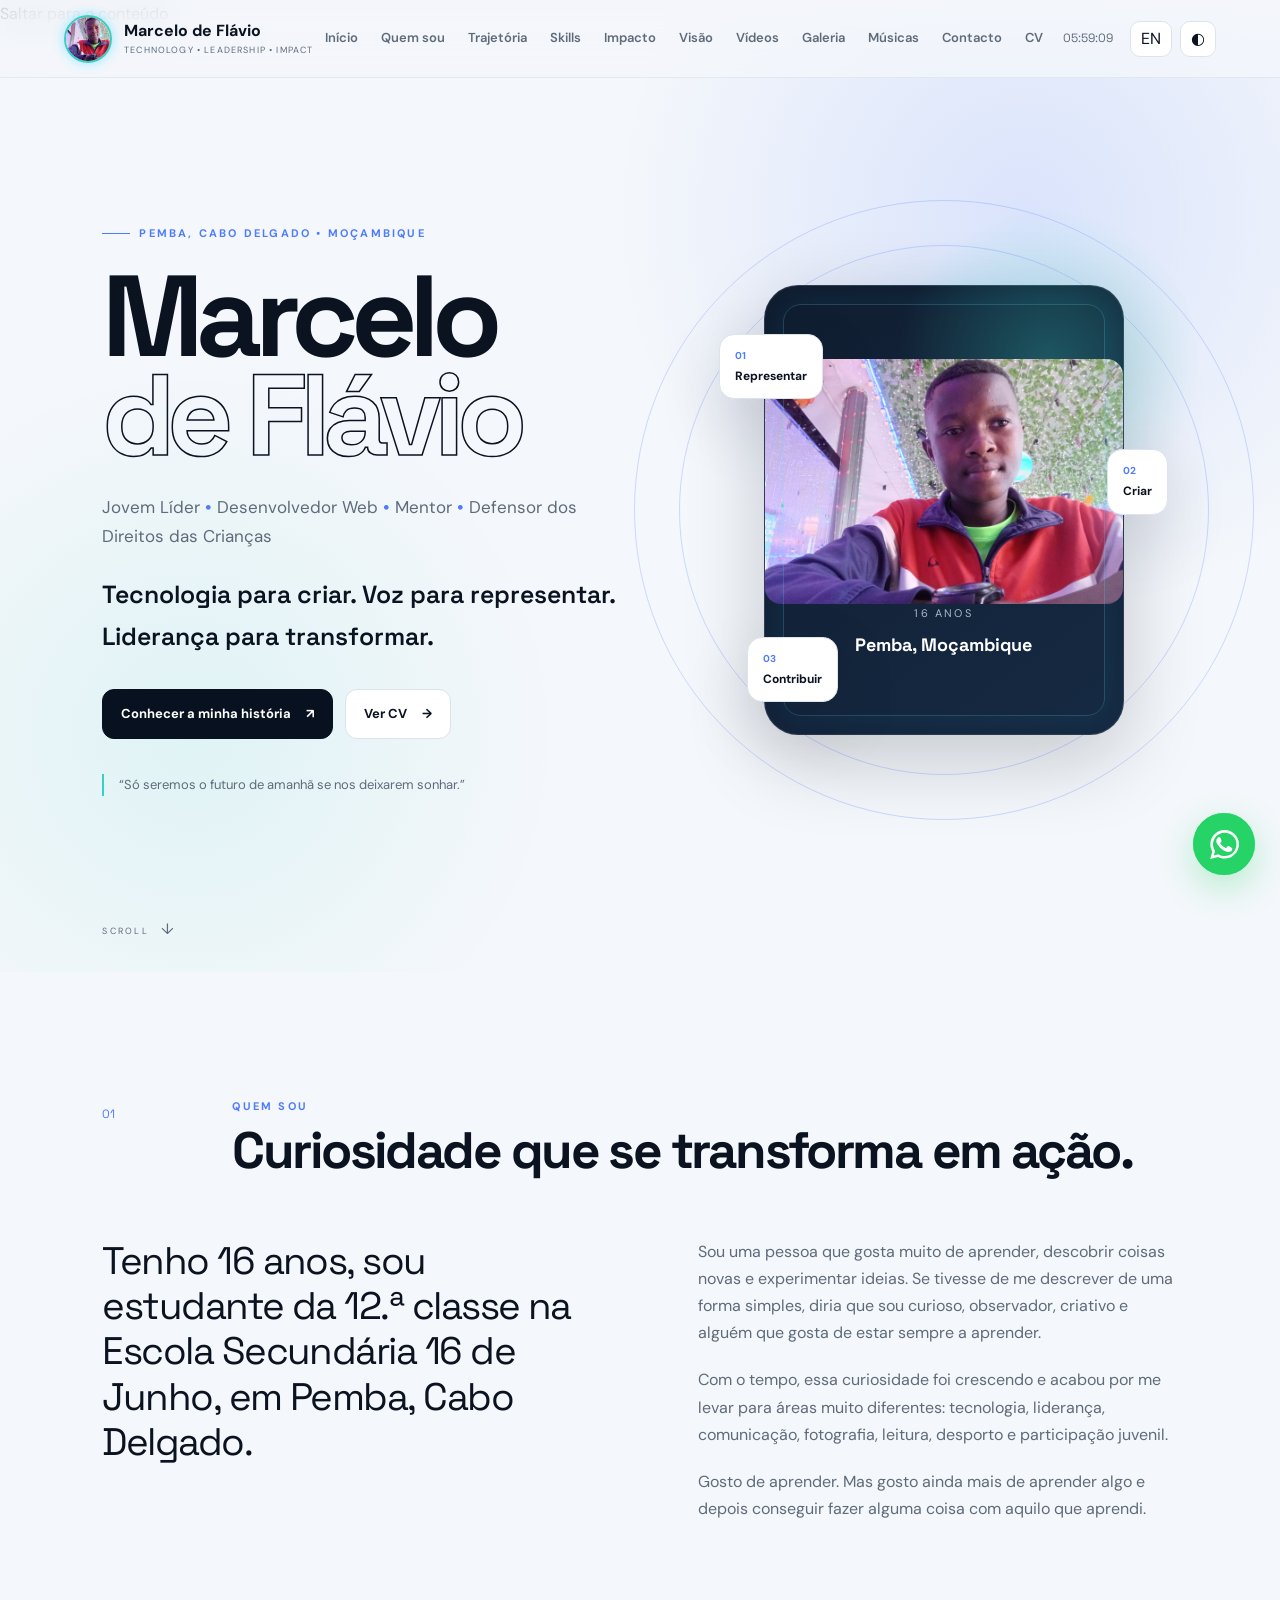
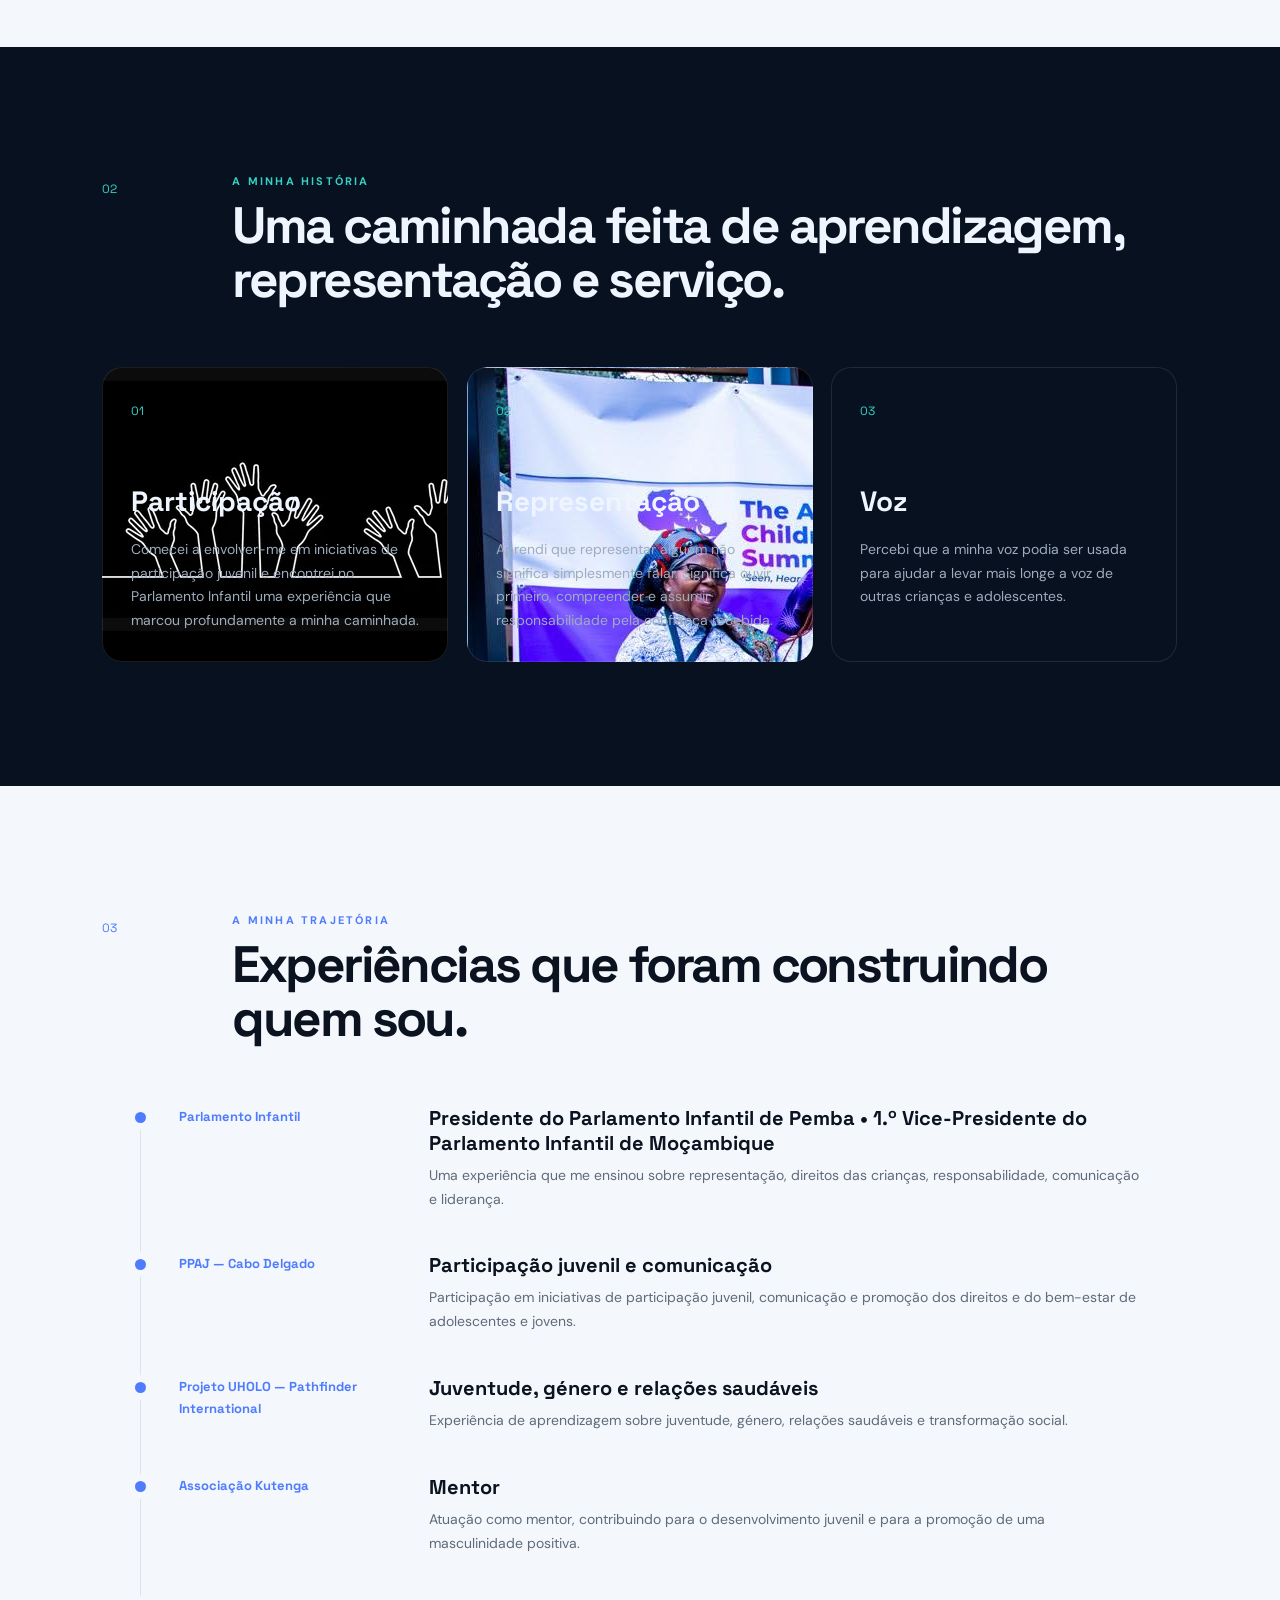
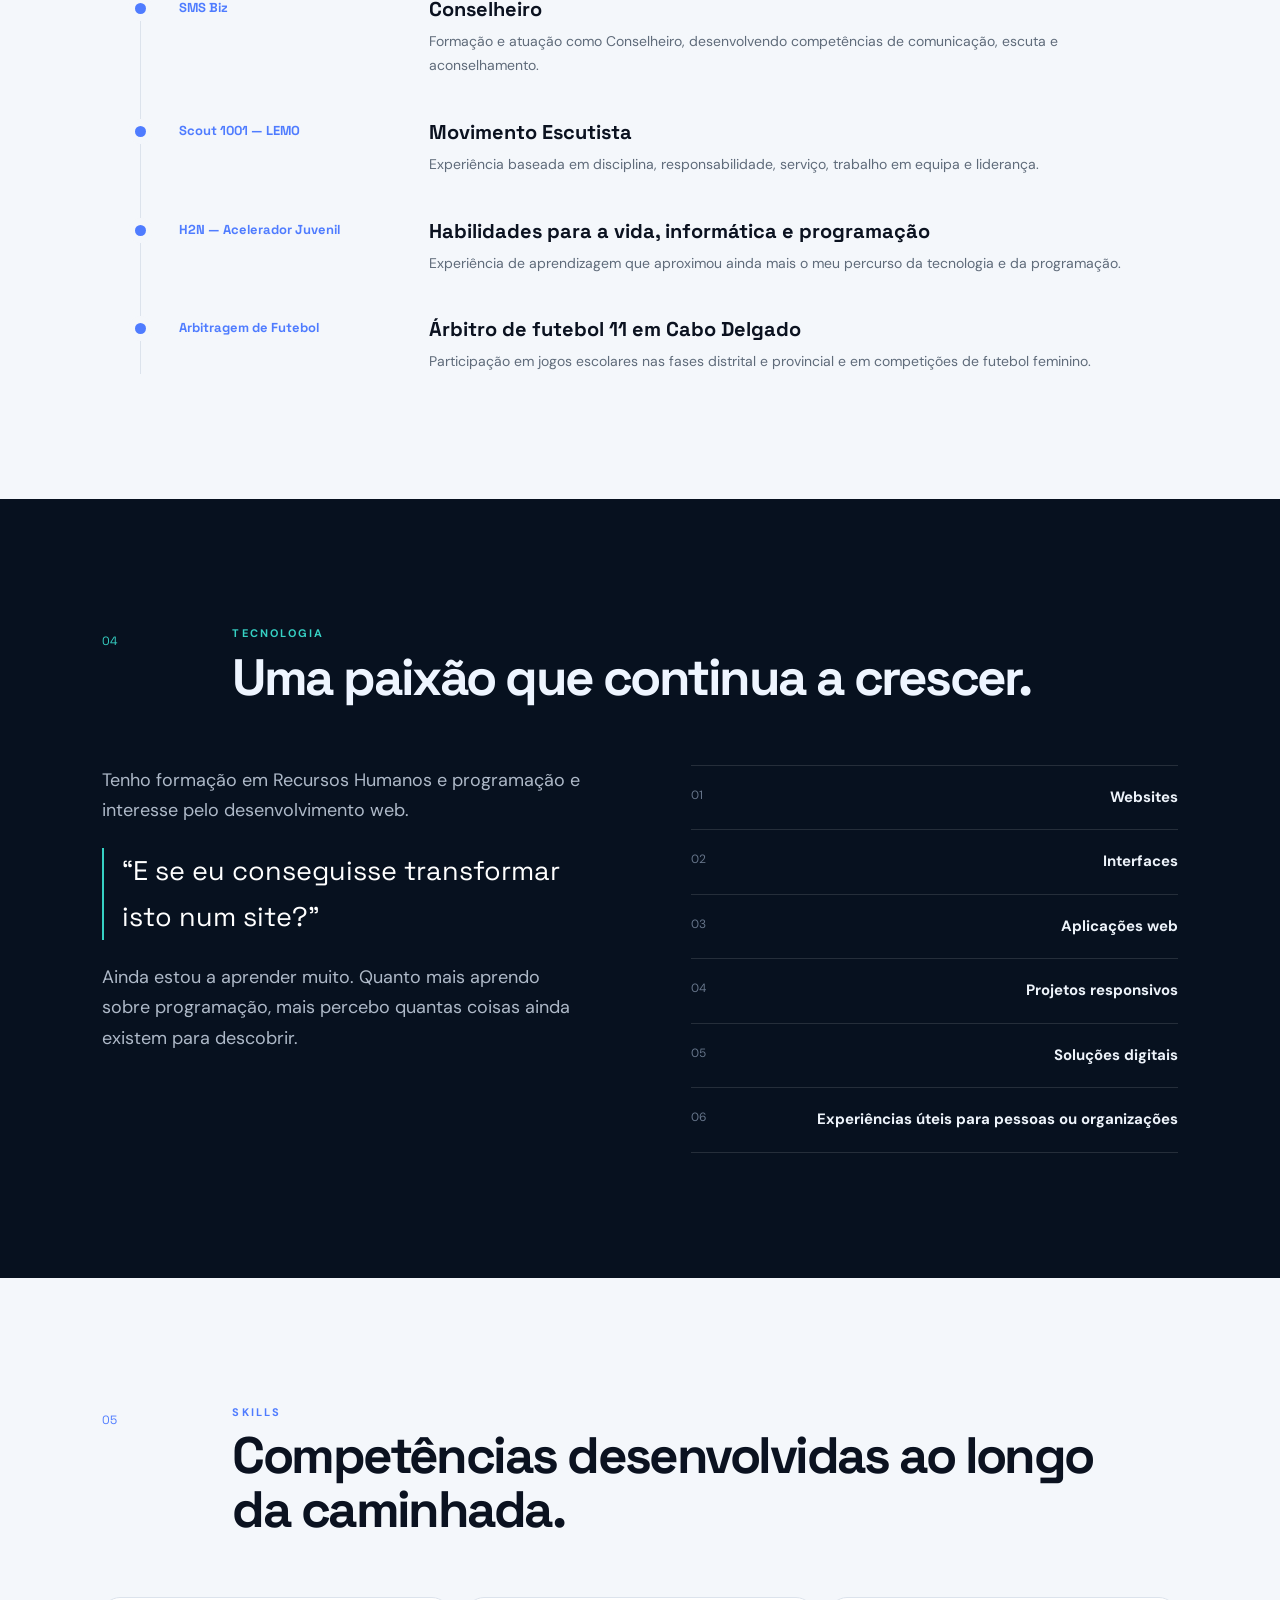
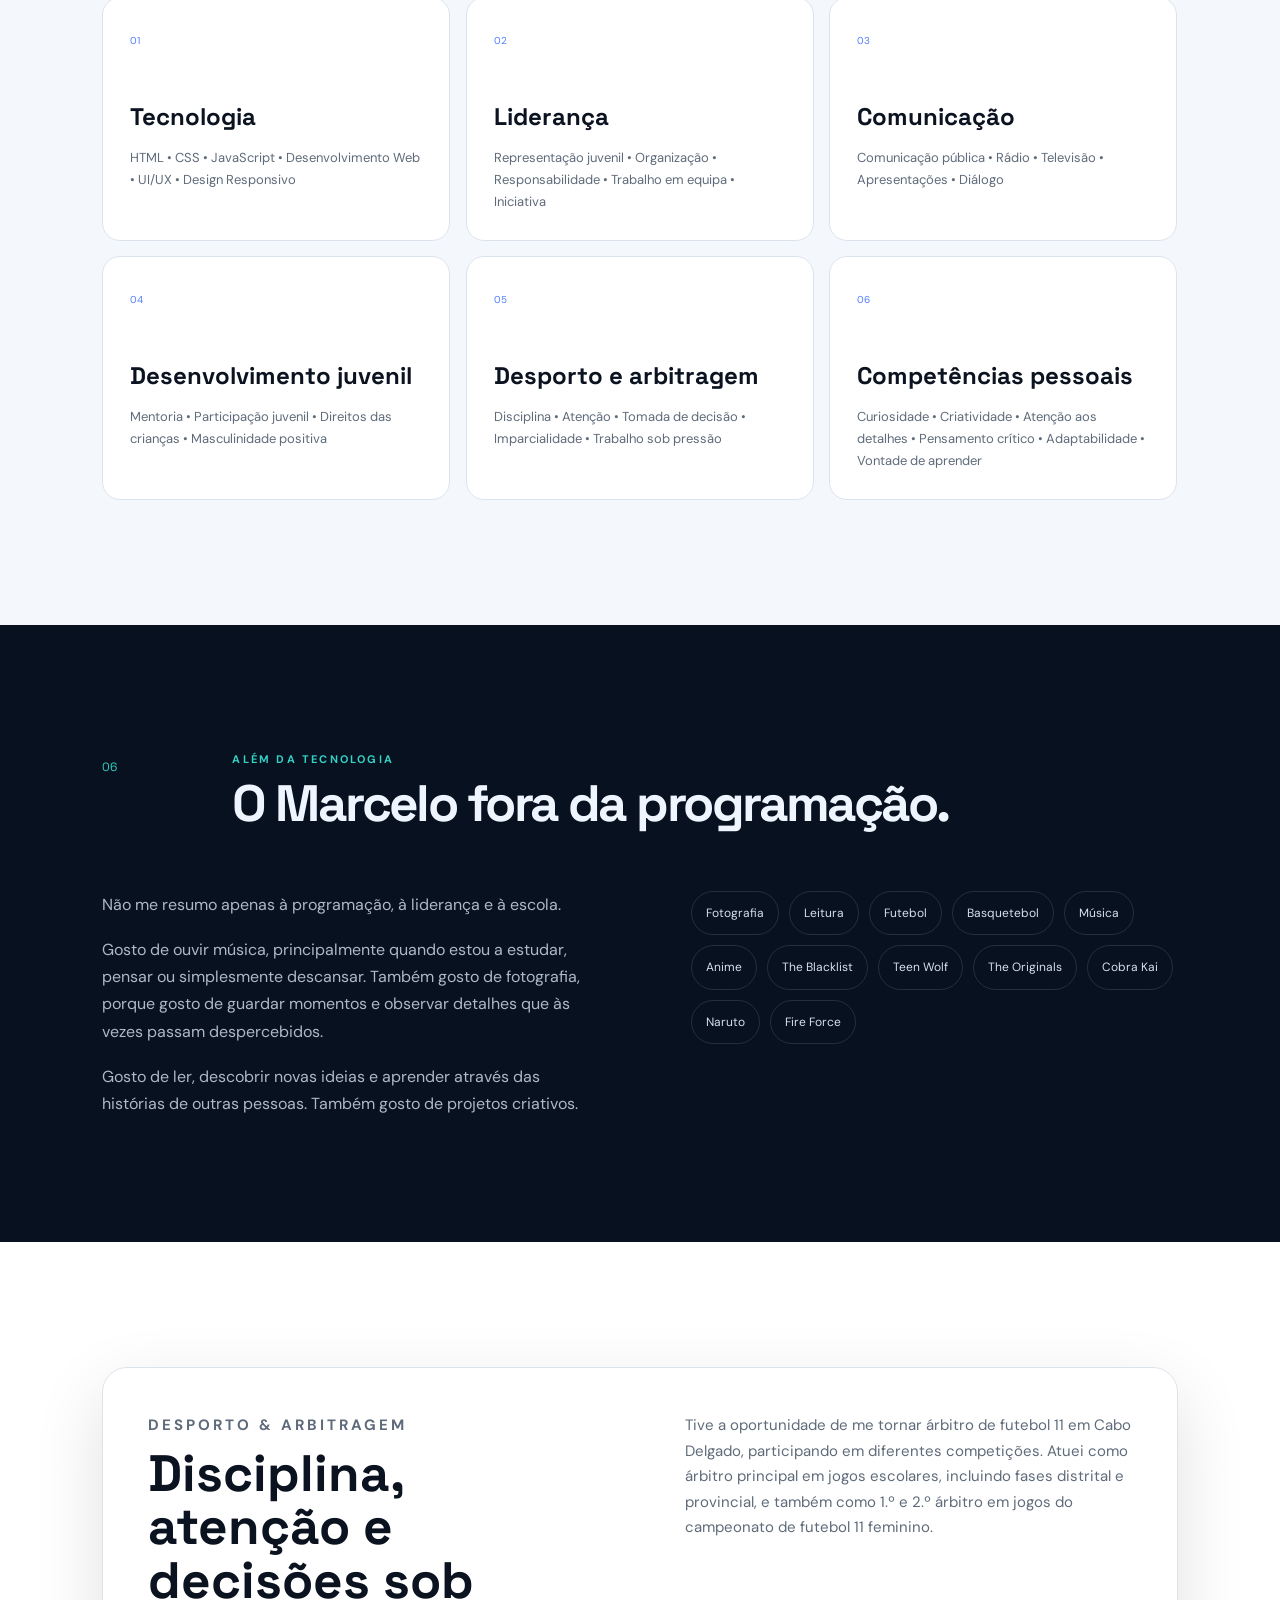
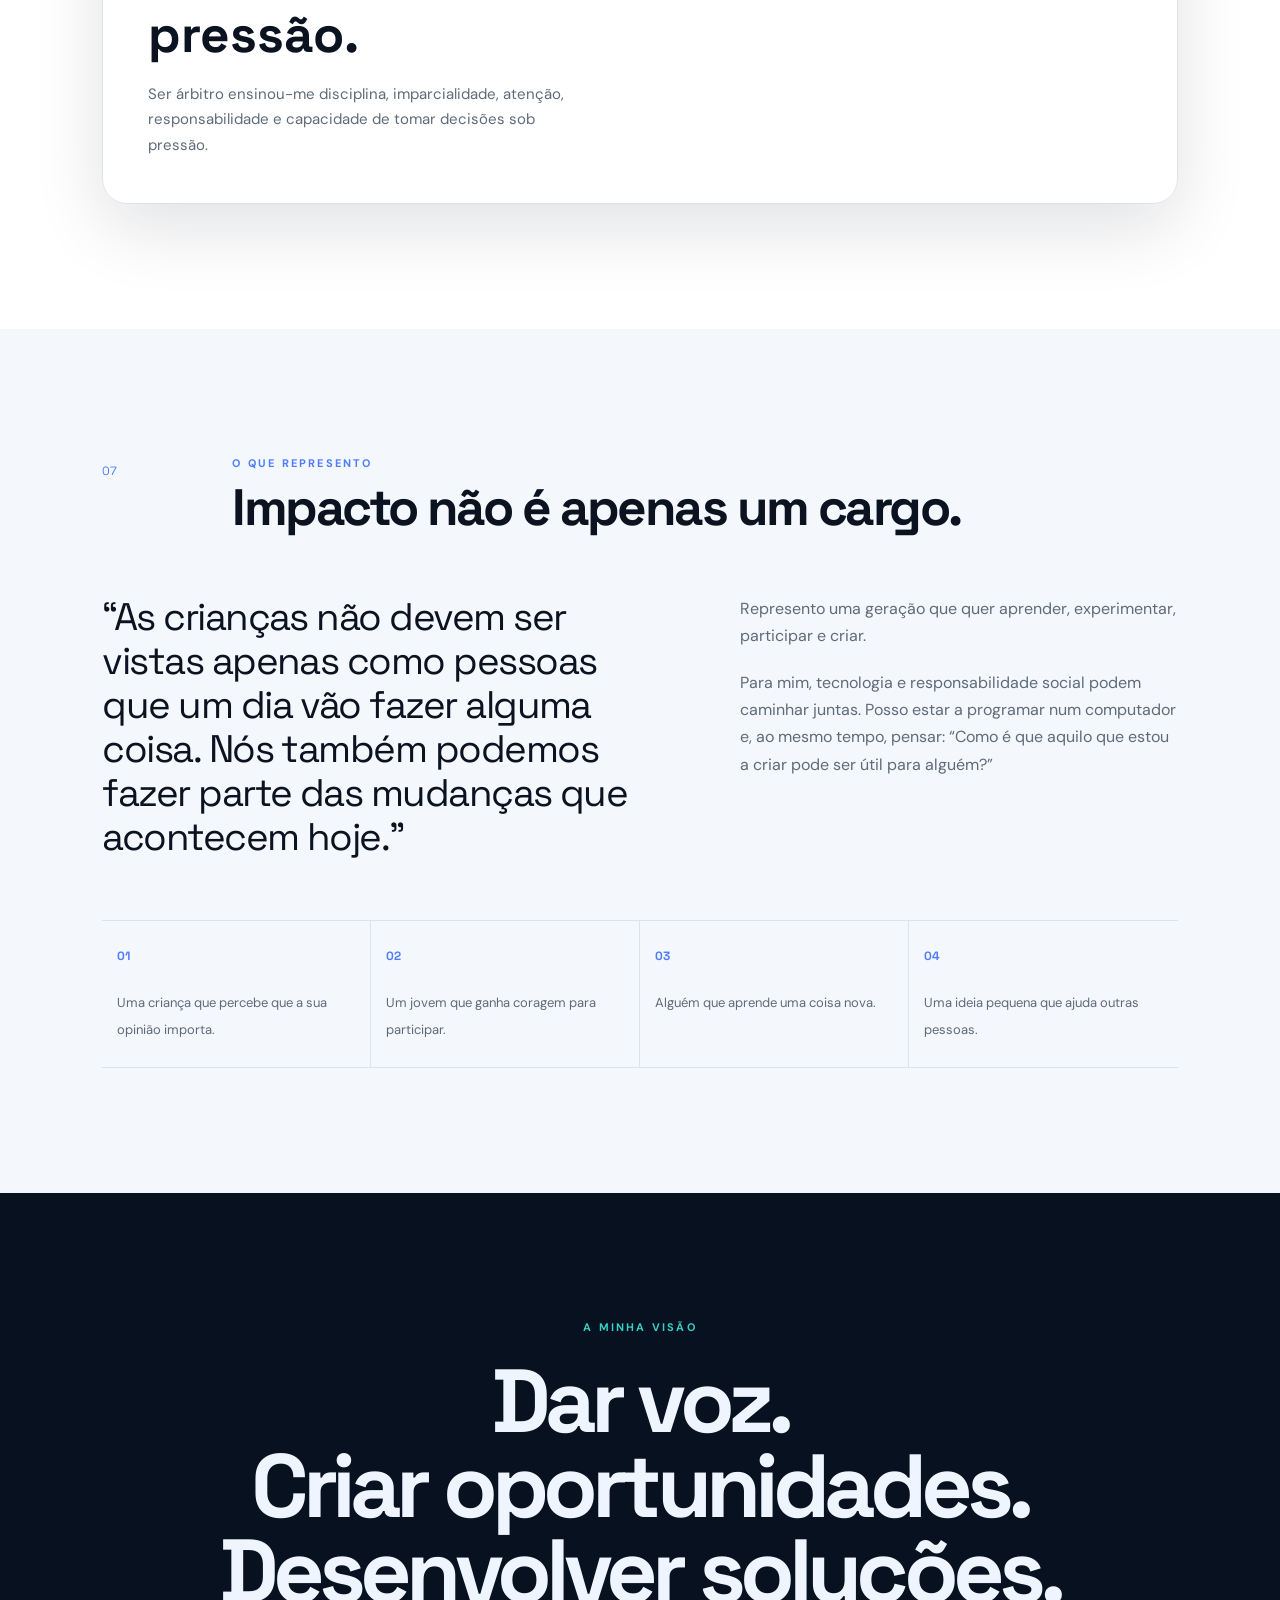
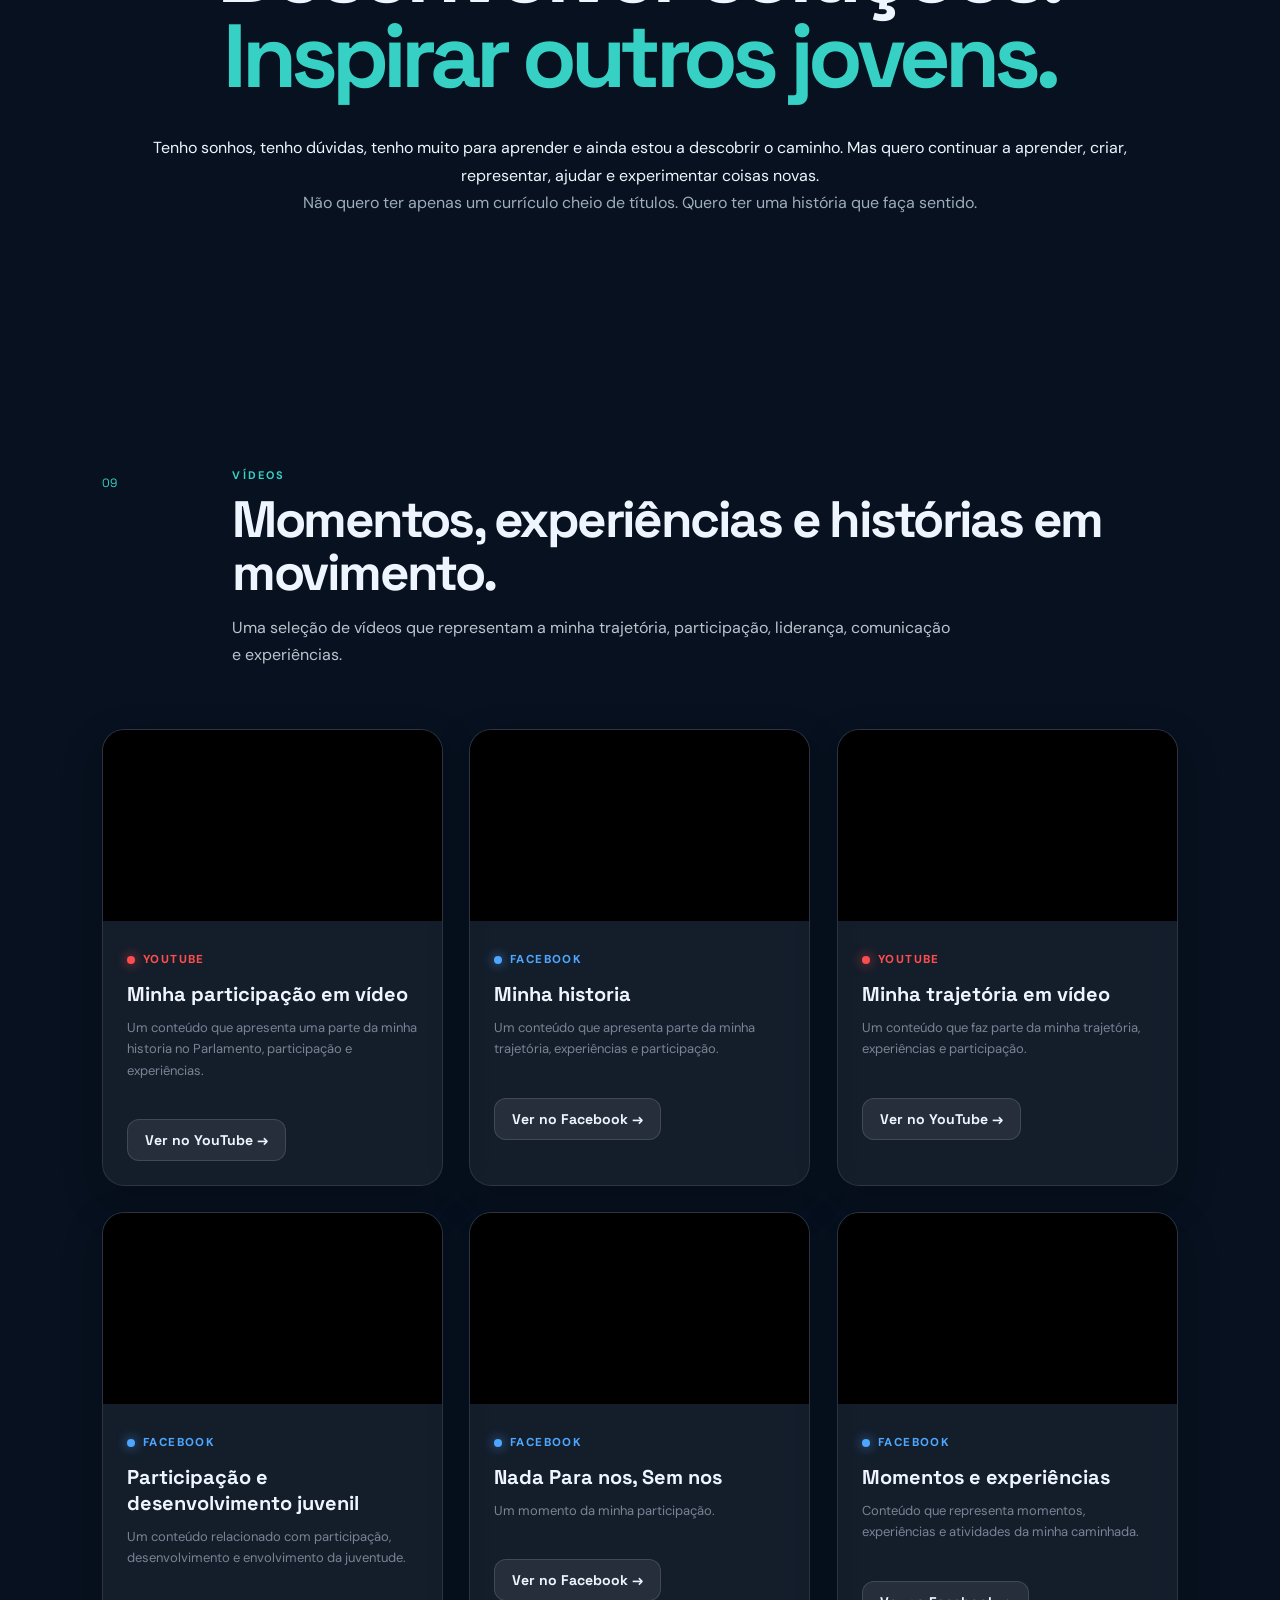
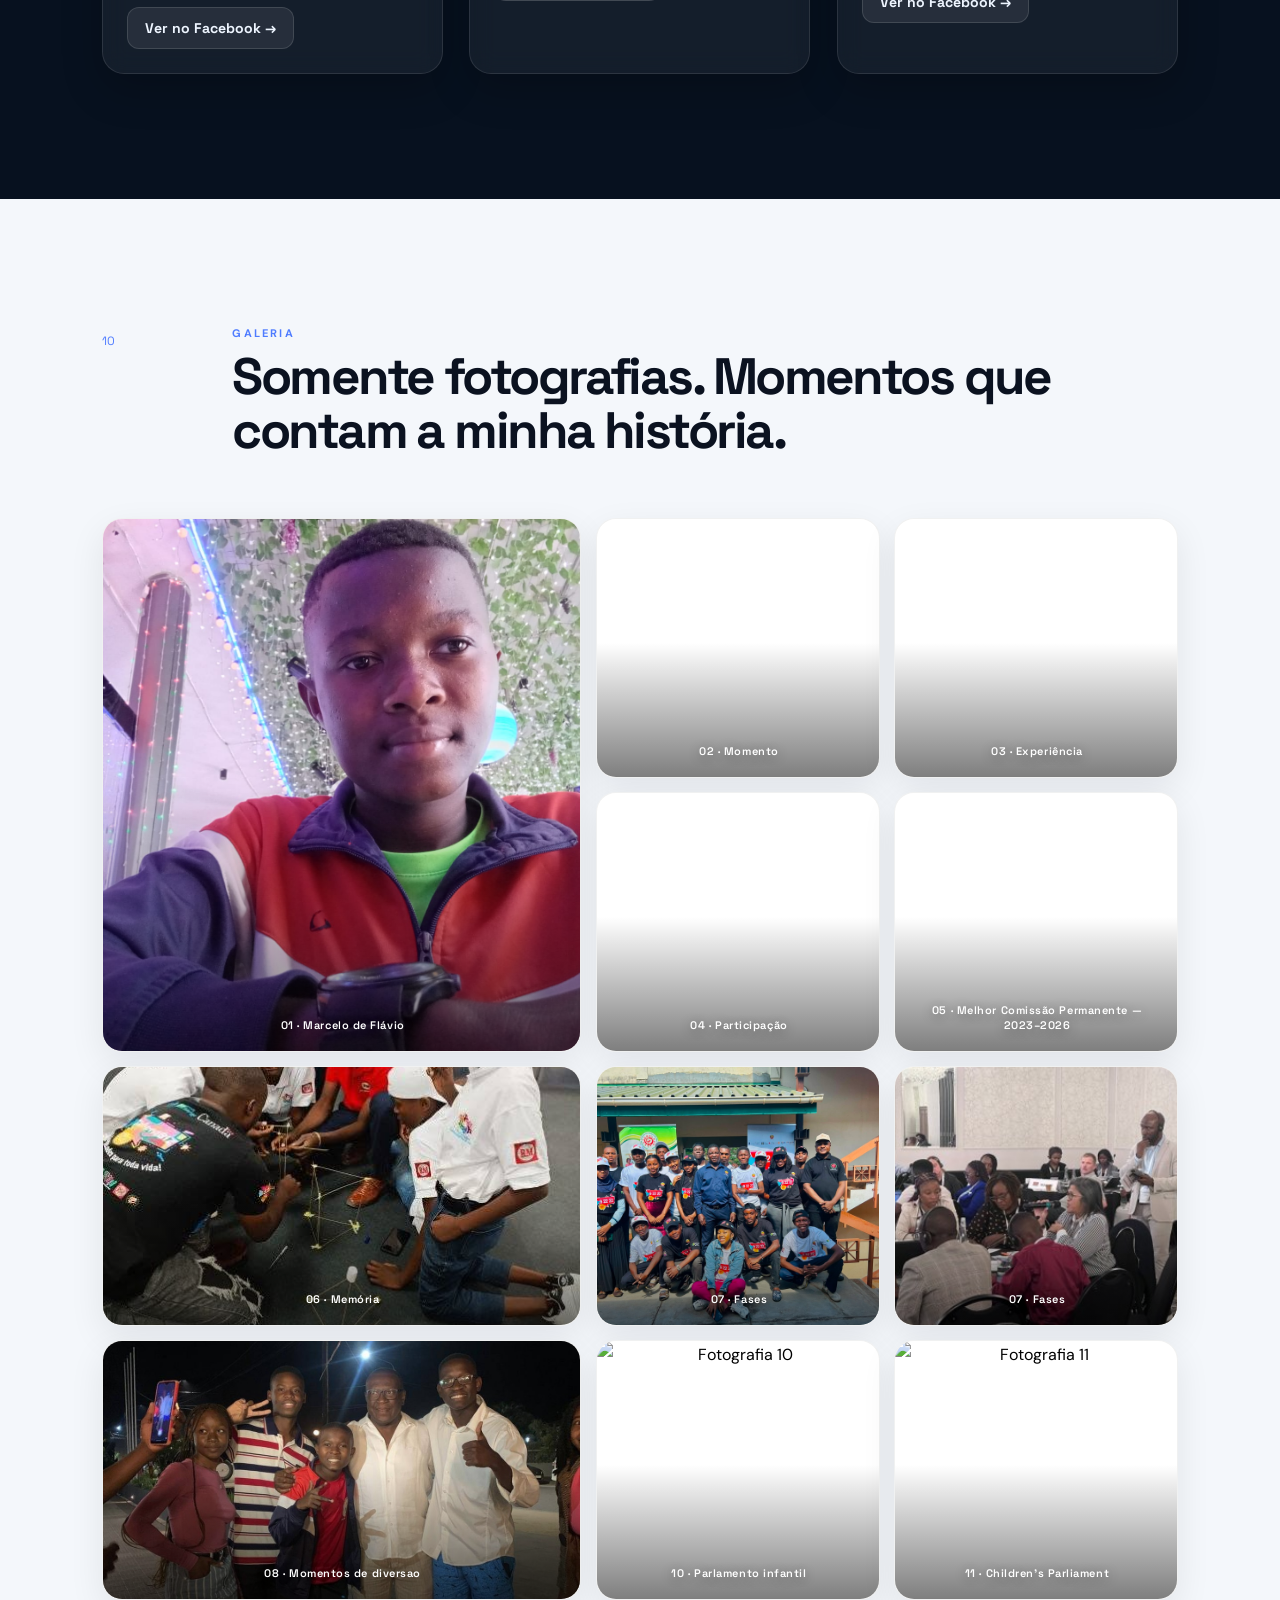
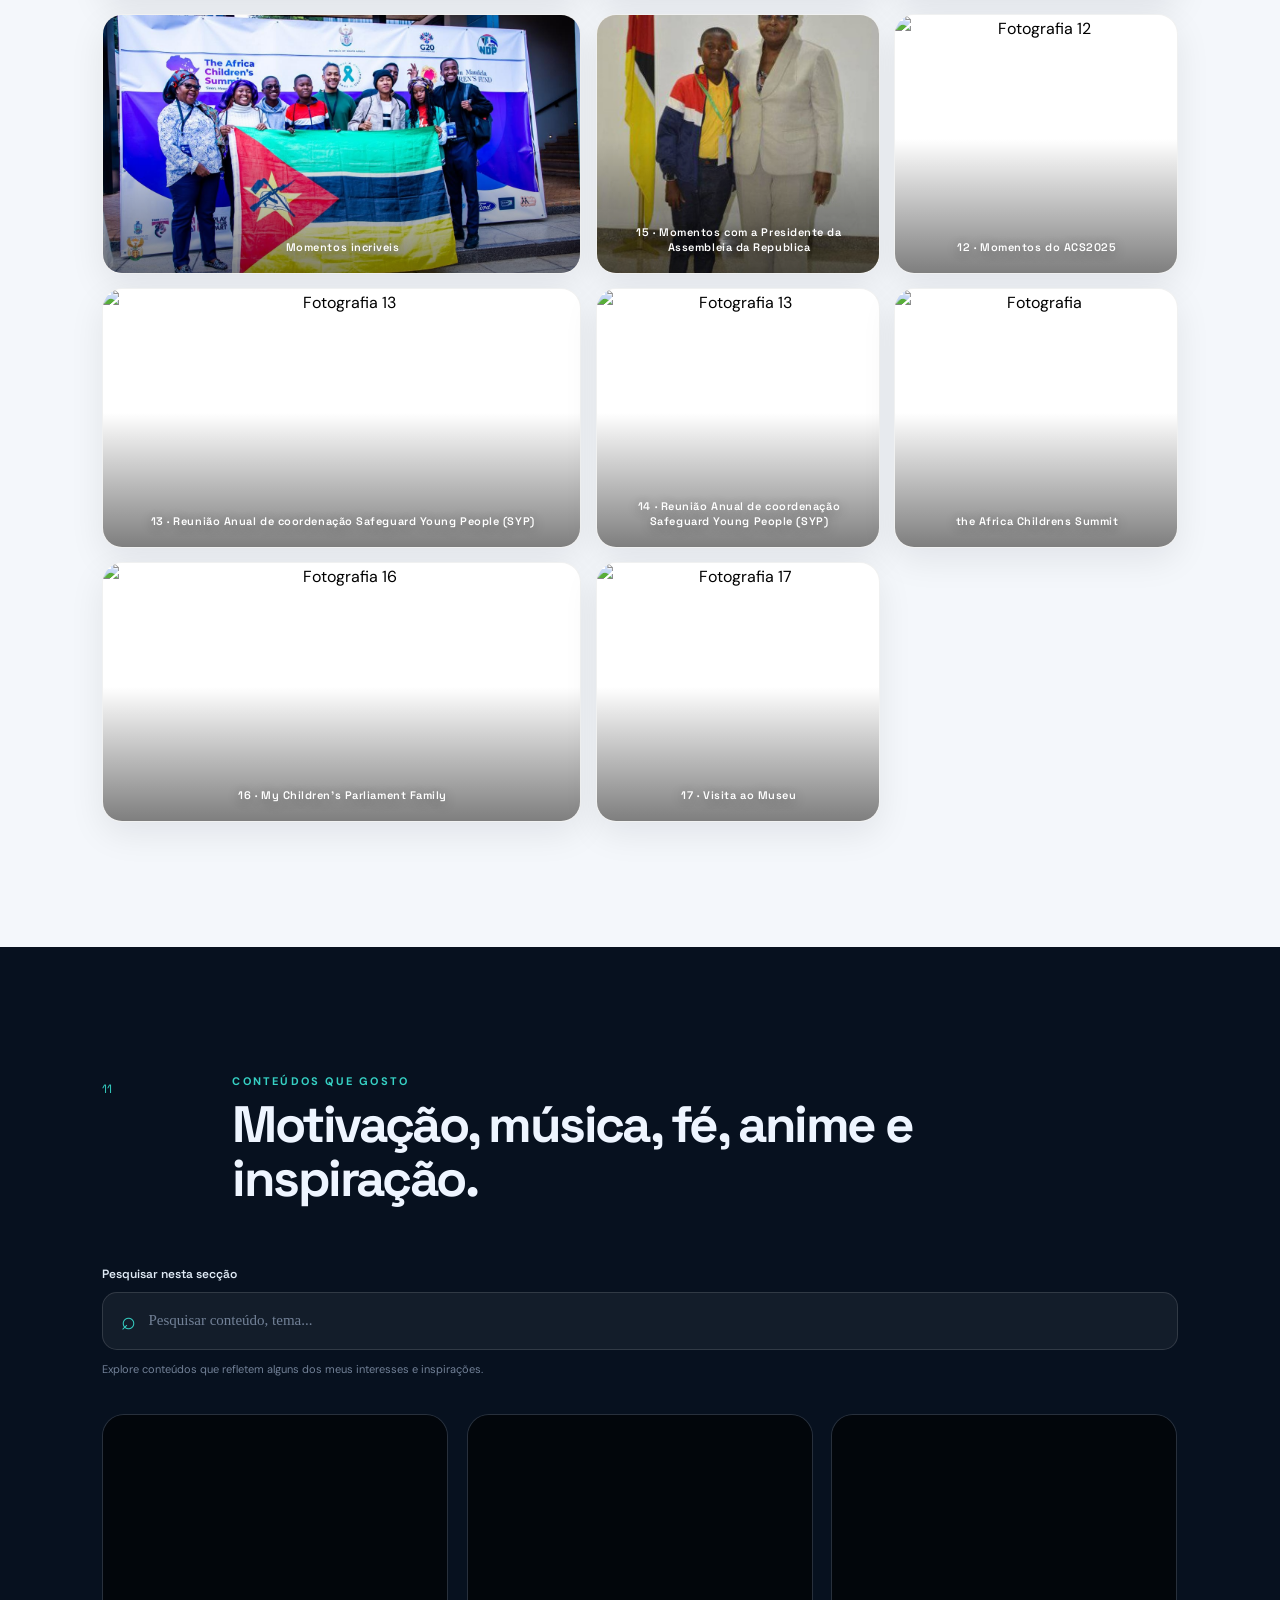
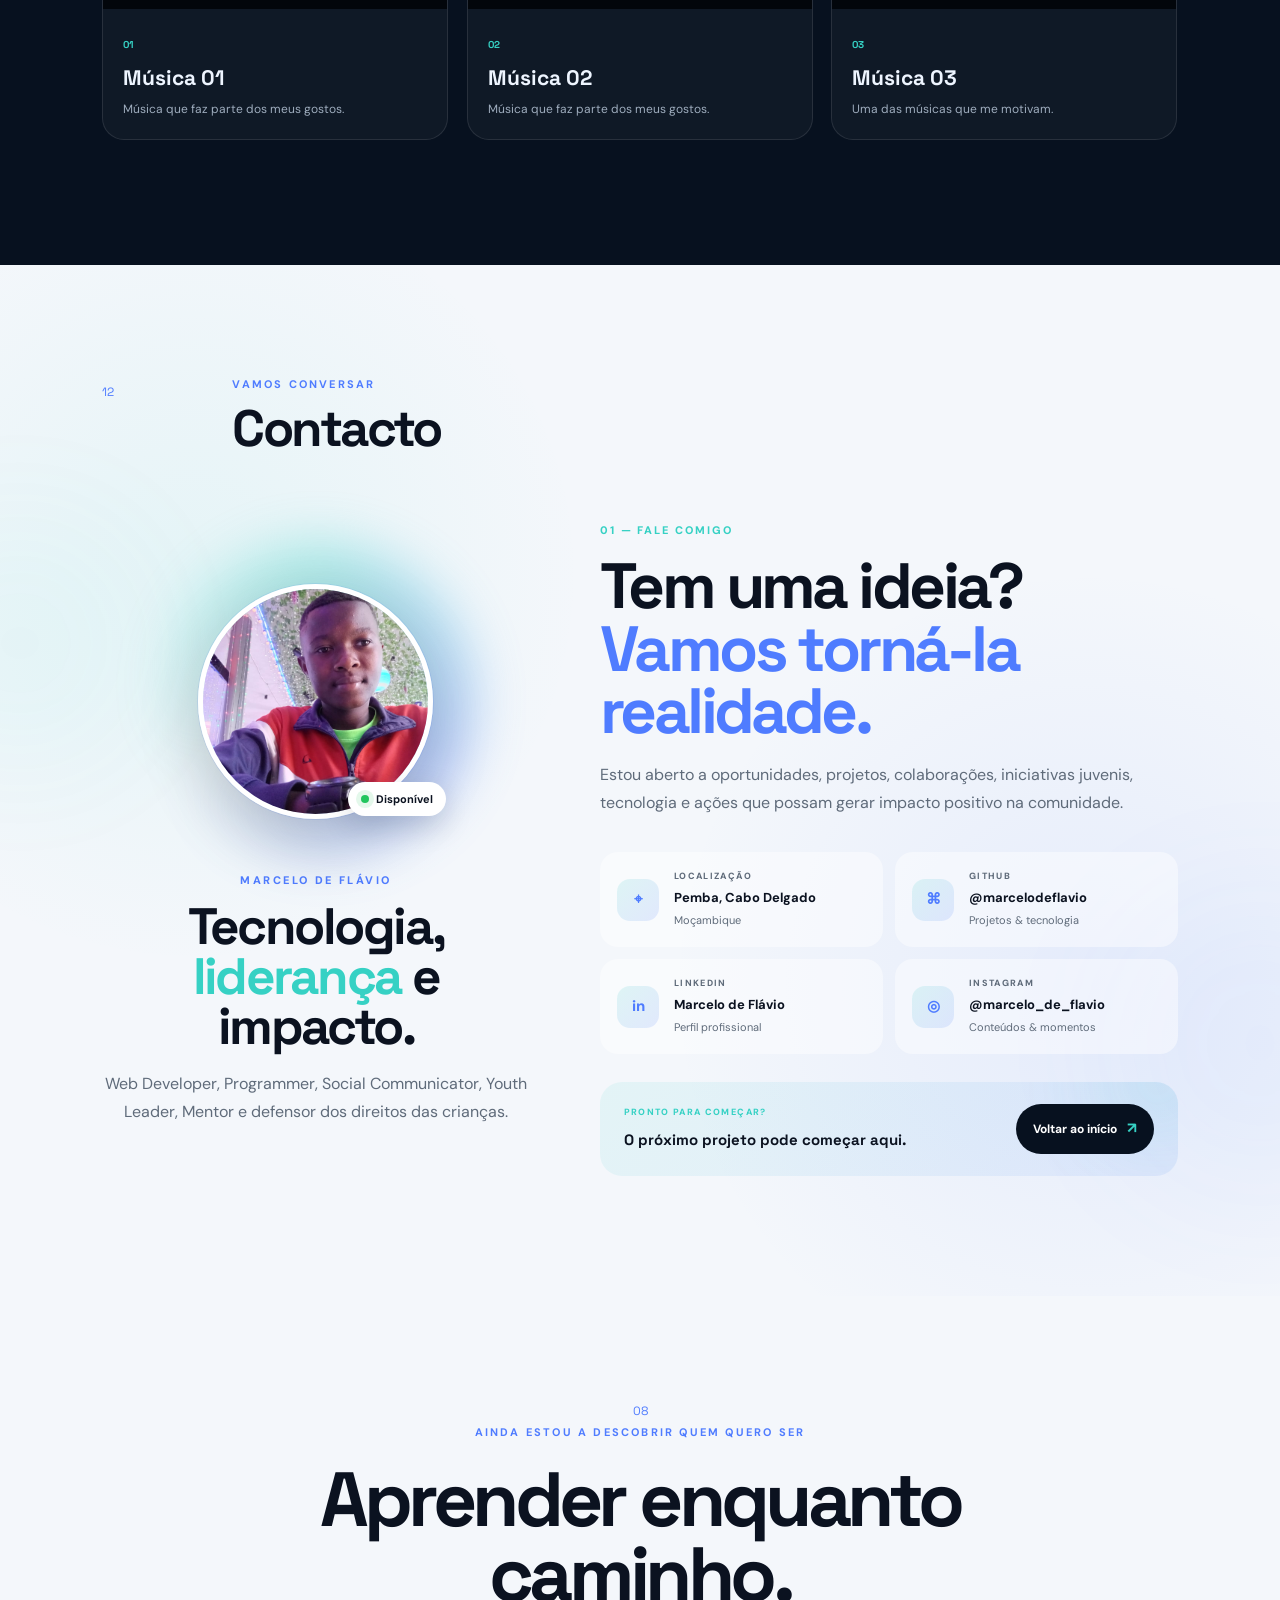
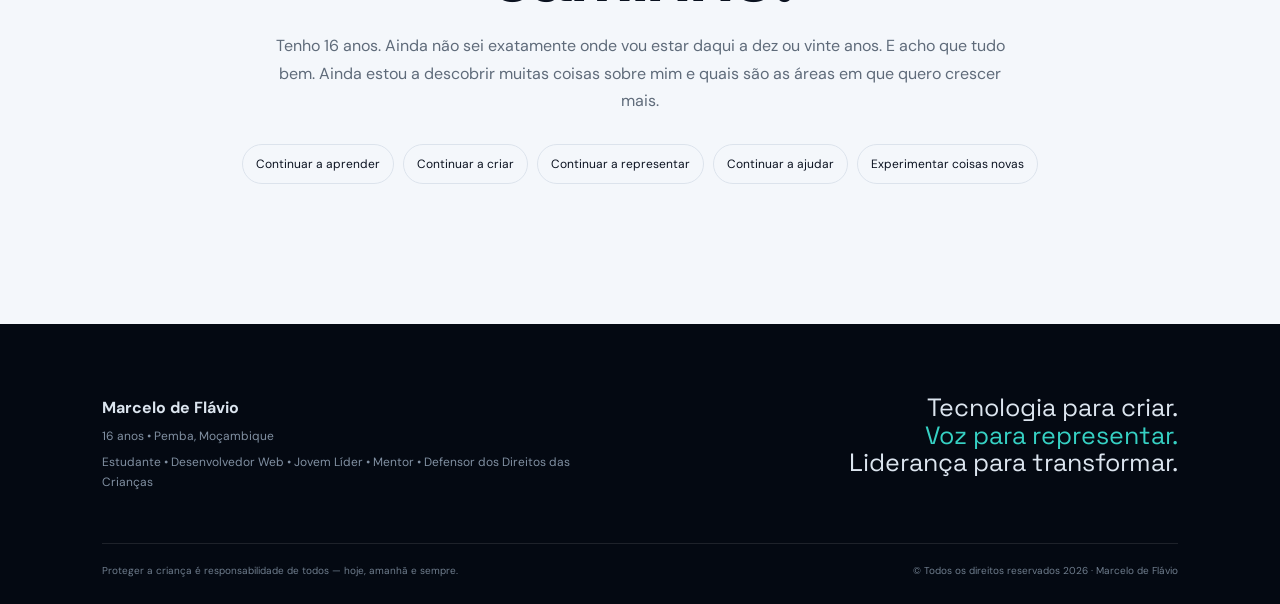
==== index.html @ b4402e72 "Change background image in story card" ====
<!DOCTYPE html>
<html lang="pt-MZ">

<head>
  <meta charset="UTF-8">

  <meta name="google-site-verification" content="K9vFjFi_PSwvu2f0xzO4vGWiTeleGD_3g2-Mf4gpMLo" />

  <meta name="viewport" content="width=device-width, initial-scale=1.0">

  <meta name="theme-color" content="#07111f">

   <title>Marcelo de Flávio | Web Developer, Youth Leader & Child Rights Defender</title>

    <meta name="description"
        content="Marcelo de Flávio, Web Developer, Programmer, Web Designer, Social Communicator, Youth Leader, Youth Mentor e defensor dos direitos das crianças, de Pemba, Cabo Delgado, Moçambique.">


  <meta name="author" content="Marcelo de Flávio">

  <meta name="robots" content="index, follow">

  <link
    rel="canonical"
    href="https://marcelodeflavio.github.io/Portifolio/"
  >

  <!-- Open Graph -->
  <meta property="og:type" content="website">

  <meta
    property="og:title"
    content="Marcelo de Flávio | Web Developer & Youth Leader"
  >

  <meta
    property="og:description"
    content="Conheça a trajetória, projetos, liderança juvenil e trabalho de Marcelo de Flávio na tecnologia e na defesa dos direitos das crianças."
  >

  <meta
    property="og:url"
    content="https://marcelodeflavio.github.io/Portifolio/"
  >

  <meta property="og:locale" content="pt_MZ">

  <meta
    property="og:image"
    content="https://marcelodeflavio.github.io/Portifolio/Perfil%20P.jpeg"
  >

  <!-- Twitter / X -->
  <meta name="twitter:card" content="summary_large_image">

  <meta
    name="twitter:title"
    content="Marcelo de Flávio | Web Developer & Youth Leader"
  >

  <meta
    name="twitter:description"
    content="Web Developer, Youth Leader e defensor dos direitos das crianças em Moçambique."
  >

  <meta
    name="twitter:image"
    content="https://marcelodeflavio.github.io/Portifolio/Perfil%20P.jpeg"
  >


  <meta name="application-name" content="Marcelo de Flávio">
  <meta name="apple-mobile-web-app-title" content="Marcelo de Flávio">
  <meta name="mobile-web-app-capable" content="yes">
  <meta name="apple-mobile-web-app-capable" content="yes">
  <meta name="color-scheme" content="light dark">
  <meta name="format-detection" content="telephone=no">
  <meta property="og:site_name" content="Marcelo de Flávio">
  <meta property="og:updated_time" content="2026-10-04T00:00:00+02:00">
  <meta name="twitter:site" content="@marcelo_de_flavio">
  <meta name="twitter:creator" content="@marcelo_de_flavio">
  <link rel="icon" type="image/jpeg" href="Perfil%20P.jpeg">
  <link rel="apple-touch-icon" href="Perfil%20P.jpeg">
  <link rel="manifest" href="site.webmanifest">
  <link rel="preconnect" href="https://fonts.googleapis.com">
  <link rel="preconnect" href="https://fonts.gstatic.com" crossorigin>
  <link rel="stylesheet" href="https://fonts.googleapis.com/css2?family=DM+Sans:wght@400;500;600;700&family=Space+Grotesk:wght@400;500;600;700&display=swap">

  <!-- CSS -->
  <link rel="stylesheet" href="style.css">

  <!-- Dados estruturados: ProfilePage + Person -->
  <script type="application/ld+json">
  {
    "@context": "https://schema.org",
    "@type": "ProfilePage",
    "@id": "https://marcelodeflavio.github.io/Portifolio/#profile",
    "url": "https://marcelodeflavio.github.io/Portifolio/",
    "name": "Marcelo de Flávio | Web Developer, Youth Leader & Child Rights Defender",
    "description": "Portfólio pessoal de Marcelo de Flávio, jovem líder, Web Developer, Programmer, Social Communicator, Youth Mentor e defensor dos direitos das crianças, de Pemba, Cabo Delgado, Moçambique.",
    "mainEntity": {
      "@id": "https://marcelodeflavio.github.io/Portifolio/#marcelo-de-flavio",
      "@type": "Person",
      "name": "Marcelo de Flávio",
      "alternateName": ["Marcelo de Flavio", "marcelodeflavio"],
      "url": "https://marcelodeflavio.github.io/Portifolio/",
      "image": "https://marcelodeflavio.github.io/Portifolio/Perfil%20P.jpeg",
      "jobTitle": ["Web Developer", "Programmer", "Web Designer", "Social Communicator", "Youth Leader", "Youth Mentor", "Child Rights Defender"],
      "description": "Jovem moçambicano de Pemba, Cabo Delgado, com atuação em tecnologia, programação, liderança juvenil, comunicação, mentoria e defesa dos direitos das crianças.",
      "address": {
        "@type": "PostalAddress",
        "addressLocality": "Pemba",
        "addressRegion": "Cabo Delgado",
        "addressCountry": "MZ"
      },
      "sameAs": [
        "https://github.com/marcelodeflavio",
        "https://www.linkedin.com/in/marcelo-de-flávio-aa3074292/",
        "https://www.instagram.com/marcelo_de_flavio/"
      ]
    }
  }
  </script>


  
</head>



  


<body>
  <a class="skip-link" href="#conteudo">Saltar para o conteúdo</a>
  <div class="progress"></div>

  <header class="site-header">
  <a class="brand" href="#inicio" aria-label="Marcelo de Flávio">

    <img
      class="brand-photo"
      src="Perfil P.jpeg"
      width="48"
      height="48"
      decoding="async"
      alt="Foto de perfil de Marcelo de Flávio"
    >

    <span class="brand-text">
      <strong>Marcelo de Flávio</strong>
      <small>Technology • Leadership • Impact</small>
    </span>

  </a>

    <nav class="nav" id="nav">
      <a href="#inicio">Início</a>
      <a href="#sobre">Quem sou</a>
      <a href="#trajetoria">Trajetória</a>
      <a href="#skills">Skills</a>
      <a href="#impacto">Impacto</a>
      <a href="#visao">Visão</a>
      <a href="#videos">Vídeos</a>
      <a href="#galeria">Galeria</a>
      <a href="#musicas">Músicas</a>
      <a href="#contacto">Contacto</a>
      <a href="cv.html">CV</a>
    </nav>

    <div class="header-tools">
      <span class="clock" id="clock">--:--:--</span>
      <button class="tool-btn" id="langBtn" type="button" aria-label="Mudar idioma">EN</button>
      <button class="tool-btn" id="themeBtn" type="button" aria-label="Mudar tema">◐</button>
      <button class="menu-btn" id="menuBtn" type="button" aria-label="Abrir menu">☰</button>
    </div>
  </header>

  <main id="conteudo">
    <section class="hero section" id="inicio">
      <div class="hero-grid">
        <div class="hero-copy reveal">
          <div class="eyebrow"><span></span> Pemba, Cabo Delgado • Moçambique</div>
          <h1>Marcelo<br><em>de Flávio</em></h1>
          <p class="hero-role">Jovem Líder <b>•</b> Desenvolvedor Web <b>•</b> Mentor <b>•</b> Defensor dos Direitos das Crianças</p>
          <p class="hero-lead">Tecnologia para criar. Voz para representar. Liderança para transformar.</p>
          <div class="hero-actions">
            <a class="btn btn-primary" href="#sobre">Conhecer a minha história <span>↗</span></a>
            <a class="btn btn-ghost" href="cv.html">Ver CV <span>→</span></a>
          </div>
          <div class="hero-note">“Só seremos o futuro de amanhã se nos deixarem sonhar.”</div>
        </div>

        <div class="hero-visual reveal">
          <div class="orbit orbit-one"></div>
          <div class="orbit orbit-two"></div>
          <div class="portrait-card">
            <div class="portrait-glow"></div>
            <div class="portrait-photo">
              <img src="Perfil P.jpeg" alt="Marcelo de Flávio" decoding="async" onerror="this.style.display='none';this.nextElementSibling.style.display='grid'">
              <div class="portrait-fallback">MF</div>
            </div>
            <span>16 anos</span>
            <strong>Pemba, Moçambique</strong>
          </div>
          <div class="floating-card fc-one"><b>01</b><span>Representar</span></div>
          <div class="floating-card fc-two"><b>02</b><span>Criar</span></div>
          <div class="floating-card fc-three"><b>03</b><span>Contribuir</span></div>
        </div>
      </div>
      <div class="scroll-cue">SCROLL <span>↓</span></div>
    </section>

    <section class="section about" id="sobre">
      <div class="section-head reveal">
        <span class="section-number">01</span>
        <div><p class="kicker">QUEM SOU</p><h2>Curiosidade que se transforma em ação.</h2></div>
      </div>
      <div class="about-grid">
        <div class="about-intro reveal">
          <p class="big-text">Tenho 16 anos, sou estudante da 12.ª classe na Escola Secundária 16 de Junho, em Pemba, Cabo Delgado.</p>
        </div>
        <div class="about-copy reveal">
          <p>Sou uma pessoa que gosta muito de aprender, descobrir coisas novas e experimentar ideias. Se tivesse de me descrever de uma forma simples, diria que sou curioso, observador, criativo e alguém que gosta de estar sempre a aprender.</p>
          <p>Com o tempo, essa curiosidade foi crescendo e acabou por me levar para áreas muito diferentes: tecnologia, liderança, comunicação, fotografia, leitura, desporto e participação juvenil.</p>
          <p>Gosto de aprender. Mas gosto ainda mais de aprender algo e depois conseguir fazer alguma coisa com aquilo que aprendi.</p>
        </div>
      </div>
    </section>

   <!-- =========================
     02 — A MINHA HISTÓRIA
========================= -->
<section class="section story dark-section">

  <div class="section-head reveal">
    <span class="section-number">02</span>

    <div>
      <p class="kicker">A MINHA HISTÓRIA</p>

      <h2>
        Uma caminhada feita de aprendizagem,
        representação e serviço.
      </h2>
    </div>
  </div>


  <div class="story-grid">


    <!-- =========================
         01 — PARTICIPAÇÃO
    ========================= -->
    <article
      class="story-card reveal"
      style="background-image: url('fundo.webp');"
    >

      <span>01</span>

      <h3>Participação</h3>

      <p>
        Comecei a envolver-me em iniciativas de participação juvenil
        e encontrei no Parlamento Infantil uma experiência que marcou
        profundamente a minha caminhada.
      </p>

    </article>


    <!-- =========================
         02 — REPRESENTAÇÃO
    ========================= -->
    <article
      class="story-card reveal"
      style="background-image: url('PP2.jpg');"
    >

      <span>02</span>

      <h3>Representação</h3>

      <p>
        Aprendi que representar alguém não significa simplesmente falar.
        Significa ouvir primeiro, compreender e assumir responsabilidade
        pela confiança recebida.
      </p>

    </article>


    <!-- =========================
         03 — VOZ
    ========================= -->
    <article
      class="story-card reveal"
      style="background-image: url('voz.jpg');"
    >

      <span>03</span>

      <h3>Voz</h3>

      <p>
        Percebi que a minha voz podia ser usada para ajudar a levar
        mais longe a voz de outras crianças e adolescentes.
      </p>

    </article>


  </div>

</section>

    <section class="section timeline-section" id="trajetoria">
      <div class="section-head reveal">
        <span class="section-number">03</span>
        <div><p class="kicker">A MINHA TRAJETÓRIA</p><h2>Experiências que foram construindo quem sou.</h2></div>
      </div>
      <div class="timeline">
        <article class="timeline-item reveal"><div class="dot"></div><div class="timeline-year">Parlamento Infantil</div><div class="timeline-content"><h3>Presidente do Parlamento Infantil de Pemba • 1.º Vice-Presidente do Parlamento Infantil de Moçambique</h3><p>Uma experiência que me ensinou sobre representação, direitos das crianças, responsabilidade, comunicação e liderança.</p></div></article>
        <article class="timeline-item reveal"><div class="dot"></div><div class="timeline-year">PPAJ — Cabo Delgado</div><div class="timeline-content"><h3>Participação juvenil e comunicação</h3><p>Participação em iniciativas de participação juvenil, comunicação e promoção dos direitos e do bem-estar de adolescentes e jovens.</p></div></article>
        <article class="timeline-item reveal"><div class="dot"></div><div class="timeline-year">Projeto UHOLO — Pathfinder International</div><div class="timeline-content"><h3>Juventude, género e relações saudáveis</h3><p>Experiência de aprendizagem sobre juventude, género, relações saudáveis e transformação social.</p></div></article>
        <article class="timeline-item reveal"><div class="dot"></div><div class="timeline-year">Associação Kutenga</div><div class="timeline-content"><h3>Mentor</h3><p>Atuação como mentor, contribuindo para o desenvolvimento juvenil e para a promoção de uma masculinidade positiva.</p></div></article>
        <article class="timeline-item reveal"><div class="dot"></div><div class="timeline-year">SMS Biz</div><div class="timeline-content"><h3>Conselheiro</h3><p>Formação e atuação como Conselheiro, desenvolvendo competências de comunicação, escuta e aconselhamento.</p></div></article>
        <article class="timeline-item reveal"><div class="dot"></div><div class="timeline-year">Scout 1001 — LEMO</div><div class="timeline-content"><h3>Movimento Escutista</h3><p>Experiência baseada em disciplina, responsabilidade, serviço, trabalho em equipa e liderança.</p></div></article>
        <article class="timeline-item reveal"><div class="dot"></div><div class="timeline-year">H2N — Acelerador Juvenil</div><div class="timeline-content"><h3>Habilidades para a vida, informática e programação</h3><p>Experiência de aprendizagem que aproximou ainda mais o meu percurso da tecnologia e da programação.</p></div></article>
        <article class="timeline-item reveal"><div class="dot"></div><div class="timeline-year">Arbitragem de Futebol</div><div class="timeline-content"><h3>Árbitro de futebol 11 em Cabo Delgado</h3><p>Participação em jogos escolares nas fases distrital e provincial e em competições de futebol feminino.</p></div></article>
      </div>
    </section>

    <section class="section tech dark-section">
      <div class="section-head reveal">
        <span class="section-number">04</span>
        <div><p class="kicker">TECNOLOGIA</p><h2>Uma paixão que continua a crescer.</h2></div>
      </div>
      <div class="tech-layout">
        <div class="tech-statement reveal">
          <p>Tenho formação em Recursos Humanos e programação e interesse pelo desenvolvimento web.</p>
          <p class="accent-line">“E se eu conseguisse transformar isto num site?”</p>
          <p>Ainda estou a aprender muito. Quanto mais aprendo sobre programação, mais percebo quantas coisas ainda existem para descobrir.</p>
        </div>
        <div class="tech-list reveal">
          <div>01 <strong>Websites</strong></div>
          <div>02 <strong>Interfaces</strong></div>
          <div>03 <strong>Aplicações web</strong></div>
          <div>04 <strong>Projetos responsivos</strong></div>
          <div>05 <strong>Soluções digitais</strong></div>
          <div>06 <strong>Experiências úteis para pessoas ou organizações</strong></div>
        </div>
      </div>
    </section>
<!--mudanca
    --->
    <section class="section" id="skills">
      <div class="section-head reveal">
        <span class="section-number">05</span>
        <div><p class="kicker">SKILLS</p><h2>Competências desenvolvidas ao longo da caminhada.</h2></div>
      </div>
      <div class="skills-grid">
        <article class="skill-card reveal"><span>01</span><h3>Tecnologia</h3><p>HTML • CSS • JavaScript • Desenvolvimento Web • UI/UX • Design Responsivo</p></article>
        <article class="skill-card reveal"><span>02</span><h3>Liderança</h3><p>Representação juvenil • Organização • Responsabilidade • Trabalho em equipa • Iniciativa</p></article>
        <article class="skill-card reveal"><span>03</span><h3>Comunicação</h3><p>Comunicação pública • Rádio • Televisão • Apresentações • Diálogo</p></article>
        <article class="skill-card reveal"><span>04</span><h3>Desenvolvimento juvenil</h3><p>Mentoria • Participação juvenil • Direitos das crianças • Masculinidade positiva</p></article>
        <article class="skill-card reveal"><span>05</span><h3>Desporto e arbitragem</h3><p>Disciplina • Atenção • Tomada de decisão • Imparcialidade • Trabalho sob pressão</p></article>
        <article class="skill-card reveal"><span>06</span><h3>Competências pessoais</h3><p>Curiosidade • Criatividade • Atenção aos detalhes • Pensamento crítico • Adaptabilidade • Vontade de aprender</p></article>
      </div>
    </section>

    <section class="section life dark-section">
      <div class="section-head reveal">
        <span class="section-number">06</span>
        <div><p class="kicker">ALÉM DA TECNOLOGIA</p><h2>O Marcelo fora da programação.</h2></div>
      </div>
      <div class="life-grid">
        <div class="life-copy reveal">
          <p>Não me resumo apenas à programação, à liderança e à escola.</p>
          <p>Gosto de ouvir música, principalmente quando estou a estudar, pensar ou simplesmente descansar. Também gosto de fotografia, porque gosto de guardar momentos e observar detalhes que às vezes passam despercebidos.</p>
          <p>Gosto de ler, descobrir novas ideias e aprender através das histórias de outras pessoas. Também gosto de projetos criativos.</p>
        </div>
        <div class="interest-wall reveal">
          <span>Fotografia</span><span>Leitura</span><span>Futebol</span><span>Basquetebol</span><span>Música</span><span>Anime</span><span>The Blacklist</span><span>Teen Wolf</span><span>The Originals</span><span>Cobra Kai</span><span>Naruto</span><span>Fire Force</span>
        </div>
      </div>
    </section>

    <section class="section sport">
      <div class="sport-card reveal">
        <div><p class="kicker">DESPORTO & ARBITRAGEM</p><h2>Disciplina, atenção e decisões sob pressão.</h2></div>
        <p>Tive a oportunidade de me tornar árbitro de futebol 11 em Cabo Delgado, participando em diferentes competições. Atuei como árbitro principal em jogos escolares, incluindo fases distrital e provincial, e também como 1.º e 2.º árbitro em jogos do campeonato de futebol 11 feminino.</p>
        <p>Ser árbitro ensinou-me disciplina, imparcialidade, atenção, responsabilidade e capacidade de tomar decisões sob pressão.</p>
      </div>
    </section>

    <section class="section" id="impacto">
      <div class="section-head reveal">
        <span class="section-number">07</span>
        <div><p class="kicker">O QUE REPRESENTO</p><h2>Impacto não é apenas um cargo.</h2></div>
      </div>
      <div class="impact-grid">
        <div class="impact-quote reveal">“As crianças não devem ser vistas apenas como pessoas que um dia vão fazer alguma coisa. Nós também podemos fazer parte das mudanças que acontecem hoje.”</div>
        <div class="impact-copy reveal">
          <p>Represento uma geração que quer aprender, experimentar, participar e criar.</p>
          <p>Para mim, tecnologia e responsabilidade social podem caminhar juntas. Posso estar a programar num computador e, ao mesmo tempo, pensar: “Como é que aquilo que estou a criar pode ser útil para alguém?”</p>
        </div>
      </div>
      <div class="impact-strip reveal">
        <div><strong>01</strong><span>Uma criança que percebe que a sua opinião importa.</span></div>
        <div><strong>02</strong><span>Um jovem que ganha coragem para participar.</span></div>
        <div><strong>03</strong><span>Alguém que aprende uma coisa nova.</span></div>
        <div><strong>04</strong><span>Uma ideia pequena que ajuda outras pessoas.</span></div>
      </div>
    </section>

    <section class="section vision dark-section" id="visao">
      <div class="vision-content reveal">
        <p class="kicker">A MINHA VISÃO</p>
        <h2>Dar voz.<br>Criar oportunidades.<br>Desenvolver soluções.<br><em>Inspirar outros jovens.</em></h2>
        <p>Tenho sonhos, tenho dúvidas, tenho muito para aprender e ainda estou a descobrir o caminho. Mas quero continuar a aprender, criar, representar, ajudar e experimentar coisas novas.</p>
        <p>Não quero ter apenas um currículo cheio de títulos. Quero ter uma história que faça sentido.</p>
      </div>
    </section>

<!--mudanca
   <!-- =========================
     SECÇÃO DE VÍDEOS
========================= -->
<section class="section media-section dark-section" id="videos">

  <div class="section-head reveal">
    <span class="section-number">09</span>

    <div>
      <p class="kicker">VÍDEOS</p>

      <h2>
        Momentos, experiências e histórias em movimento.
      </h2>

      <p class="section-description">
        Uma seleção de vídeos que representam a minha trajetória,
        participação, liderança, comunicação e experiências.
      </p>
    </div>
  </div>


  <!-- =========================
       GRELHA DE VÍDEOS
  ========================= -->
  <div class="media-grid">


   <!-- =========================
     VÍDEO 1 — YOUTUBE
========================= -->
<article class="media-card reveal">

  <div class="media-video">
    <iframe
      loading="lazy"
      src="https://www.youtube.com/embed/jpNo2FdMFiY?start=60"
      title="Vídeo de Marcelo de Flávio no YouTube"
      frameborder="0"
      allow="accelerometer; autoplay; clipboard-write; encrypted-media; gyroscope; picture-in-picture; web-share"
      referrerpolicy="strict-origin-when-cross-origin"
      allowfullscreen>
    </iframe>
  </div>

  <div class="media-info">

    <div class="media-platform youtube-platform">
      <span class="platform-dot"></span>
      YOUTUBE
    </div>

    <h3>
      Minha participação em vídeo
    </h3>

    <p>
      Um conteúdo que apresenta uma parte da minha historia no Parlamento,
      participação e experiências.
    </p>

    <a
      href="https://youtu.be/jpNo2FdMFiY?t=60"
      target="_blank"
      rel="noopener noreferrer"
      class="media-btn">
      Ver no YouTube →
    </a>

  </div>

</article>

<!-- =========================
     VÍDEO 1 — FACEBOOK
========================= -->
<article class="media-card reveal">

  <div class="media-video">
    <iframe
      loading="lazy"
      src="https://www.facebook.com/plugins/video.php?height=314&href=https%3A%2F%2Fwww.facebook.com%2Fasuamelhortelevisao%2Fvideos%2F175045472208913%2F&show_text=false&width=560&t=0"
      title="Vídeo de Marcelo de Flávio no Facebook"
      width="560"
      height="314"
      style="border:none;overflow:hidden"
      scrolling="no"
      frameborder="0"
      allowfullscreen="true"
      allow="autoplay; clipboard-write; encrypted-media; picture-in-picture; web-share">
    </iframe>
  </div>

  <div class="media-info">

    <div class="media-platform facebook-platform">
      <span class="platform-dot"></span>
      FACEBOOK
    </div>

    <h3>
      Minha historia
    </h3>

    <p>
      Um conteúdo que apresenta parte da minha trajetória,
      experiências e participação.
    </p>

    <a
      href="https://www.facebook.com/asuamelhortelevisao/videos/175045472208913/"
      target="_blank"
      rel="noopener noreferrer"
      class="media-btn">
      Ver no Facebook →
    </a>

  </div>

</article>

   <!-- =========================
     VÍDEO 6 — YOUTUBE
========================= -->
<article class="media-card reveal">

  <div class="media-video">
    <iframe
      loading="lazy"
      src="https://www.youtube.com/embed/lBA5prTNe1g?start=30"
      title="Vídeo de Marcelo de Flávio no YouTube"
      frameborder="0"
      allow="accelerometer; autoplay; clipboard-write; encrypted-media; gyroscope; picture-in-picture; web-share"
      referrerpolicy="strict-origin-when-cross-origin"
      allowfullscreen>
    </iframe>
  </div>

  <div class="media-info">

    <div class="media-platform youtube-platform">
      <span class="platform-dot"></span>
      YOUTUBE
    </div>

    <h3>
      Minha trajetória em vídeo
    </h3>

    <p>
      Um conteúdo que faz parte da minha trajetória,
      experiências e participação.
    </p>

    <a
      href="https://youtu.be/lBA5prTNe1g?t=30"
      target="_blank"
      rel="noopener noreferrer"
      class="media-btn">
      Ver no YouTube →
    </a>

  </div>

</article>


<!-- =========================
     VÍDEO 4 — FACEBOOK
========================= -->
<article class="media-card reveal">

  <div class="media-video">
    <iframe
      loading="lazy"
      src="https://www.facebook.com/plugins/video.php?height=314&href=https%3A%2F%2Fwww.facebook.com%2FSocialDevelopmentZA%2Fvideos%2F683667257442111%2F&show_text=false&width=560&t=10"
      title="Vídeo de Marcelo de Flávio no Facebook"
      width="560"
      height="314"
      style="border:none;overflow:hidden"
      scrolling="no"
      frameborder="0"
      allowfullscreen="true"
      allow="autoplay; clipboard-write; encrypted-media; picture-in-picture; web-share">
    </iframe>
  </div>

  <div class="media-info">

    <div class="media-platform facebook-platform">
      <span class="platform-dot"></span>
      FACEBOOK
    </div>

    <h3>
      Participação e desenvolvimento juvenil
    </h3>

    <p>
      Um conteúdo relacionado com participação,
      desenvolvimento e envolvimento da juventude.
    </p>

    <a
      href="https://www.facebook.com/SocialDevelopmentZA/videos/683667257442111/"
      target="_blank"
      rel="noopener noreferrer"
      class="media-btn">
      Ver no Facebook →
    </a>

  </div>

</article>




<!-- =========================
     VÍDEO 5 — FACEBOOK
========================= -->
<article class="media-card reveal">

  <div class="media-video">
    <iframe
      loading="lazy"
      src="https://www.facebook.com/plugins/video.php?height=314&href=https%3A%2F%2Fwww.facebook.com%2Freel%2F1681067149765623%2F&show_text=false&width=560&t=32"
      title="Vídeo de Marcelo de Flávio no Facebook"
      width="560"
      height="314"
      style="border:none;overflow:hidden"
      scrolling="no"
      frameborder="0"
      allowfullscreen="true"
      allow="autoplay; clipboard-write; encrypted-media; picture-in-picture; web-share">
    </iframe>
  </div>

  <div class="media-info">

    <div class="media-platform facebook-platform">
      <span class="platform-dot"></span>
      FACEBOOK
    </div>

    <h3>
      Nada Para nos, Sem nos
    </h3>

    <p>
      Um momento da minha participação.
    </p>

    <a
      href="https://www.facebook.com/reel/1681067149765623/"
      target="_blank"
      rel="noopener noreferrer"
      class="media-btn">
      Ver no Facebook →
    </a>

  </div>

</article>

    
    <!-- =========================
         VÍDEO 3 — FACEBOOK
    ========================= -->
    <article class="media-card reveal">

      <div class="media-video facebook-video">

        <iframe
      loading="lazy"
          src="https://www.facebook.com/plugins/video.php?height=314&href=https%3A%2F%2Fwww.facebook.com%2Freel%2F1558156872418443%2F&show_text=false&width=560&t=0"
          title="Vídeo de Marcelo de Flávio no Facebook"
          width="560"
          height="314"
          style="border:none;overflow:hidden"
          scrolling="no"
          frameborder="0"
          allowfullscreen="true"
          allow="autoplay; clipboard-write; encrypted-media; picture-in-picture; web-share">
        </iframe>

      </div>

      <div class="media-info">

        <div class="media-platform facebook-platform">
          <span class="platform-dot"></span>
          FACEBOOK
        </div>

        <h3>
          Momentos e experiências
        </h3>

        <p>
          Conteúdo que representa momentos, experiências
          e atividades da minha caminhada.
        </p>

        <a
          href="https://www.facebook.com/reel/1558156872418443"
          target="_blank"
          rel="noopener noreferrer"
          class="media-btn">
          Ver no Facebook →
        </a>

      </div>

    </article>

  </div>

</section>

    <section class="section gallery-section" id="galeria">
      <div class="section-head reveal">
        <span class="section-number">10</span>
        <div><p class="kicker">GALERIA</p><h2>Somente fotografias. Momentos que contam a minha história.</h2></div>
      </div>
      <div class="gallery-grid">
        <button class="gallery-item gallery-large reveal" data-image="Perfil P.jpeg" aria-label="Abrir fotografia">
          <img src="Perfil P.jpeg" alt="Marcelo de Flávio" decoding="async" loading="lazy">
          <span>01 · Marcelo de Flávio</span>
        </button>
        <button class="gallery-item reveal" data-image="PPAJ.jpg" aria-label="Abrir fotografia"><img src="PPAJ.jpg" alt="Fotografia 02" loading="lazy"><span>02 · Momento</span></button>
        <button class="gallery-item reveal" data-image="parlamento.jpg" aria-label="Abrir fotografia"><img src="parlamento.jpg" alt="Fotografia 03" loading="lazy"><span>03 · Experiência</span></button>
        <button class="gallery-item reveal" data-image="diversao biz.jpg" aria-label="Abrir fotografia"><img src="diversao biz.jpg" alt="Fotografia 04" loading="lazy"><span>04 · Participação</span></button>
        <button class="gallery-item reveal" data-image="BestCp.jpg" aria-label="Abrir fotografia"><img src="BestCp.jpg" alt="Fotografia 05" loading="lazy"><span>05 · Melhor Comissão Permanente — 2023–2026</span></button>
        <button class="gallery-item reveal" data-image="Plataforma.jpg" aria-label="Abrir fotografia"><img src="Plataforma.jpg" alt="Fotografia 06" loading="lazy"><span>06 · Memória</span></button>
        <button class="gallery-item reveal" data-image="smsbiz.jpg" aria-label="Abrir fotografia"><img src="smsbiz.jpg" alt="Fotografia 07" loading="lazy"><span>07 · Fases</span></button>
        <button class="gallery-item reveal" data-image="SYPreuniao.jpg" aria-label="Abrir fotografia"><img src="SYPreuniao.jpg" alt="Fotografia 08" loading="lazy"><span>07 · Fases</span></button>
       
        <button class="gallery-item reveal" data-image="SofalaFriend (7).jpg" aria-label="Abrir fotografia"><img src="SofalaFriend (7).jpg" alt="Fotografia 09" loading="lazy"><span>08 · Momentos de diversao</span></button>
       <button
  class="gallery-item reveal"
  data-image="https://scontent.fmpm3-1.fna.fbcdn.net/v/t39.99422-6/791728223_1766086214430668_7933684655642837426_n.png?stp=dst-jpg_tt6&cstp=mx1440x960&ctp=s1440x960&_nc_cat=111&_nc_map=urlgen_bucketless&ccb=1-7&_nc_sid=833d8c&_nc_eui2=AeFIEtIsx7Yk16F1UUv4V8ICd0u5Wj4KS5l3S7laPgpLmS2aAZ5FJ6cwmhS91_EgxUXv342PaiBQBbEiMwLbZwv_&_nc_ohc=ORguypsVpBgQ7kNvwEPtFZx&_nc_oc=AdpXTLnSEV0Ci9945wtGiJ3dG8Fnu_R9H997__dhNk9Am-IqaEO3FhKbbJQUWo_gWDs&_nc_zt=14&_nc_ht=scontent.fmpm3-1.fna&_nc_gid=r9kxT3xU1I_KUOT7udVq4Q&_nc_ss=7b2a8&oh=00_AQOflUO6k6I30uCA5RAnh7hJGBVVSHwwy1PwrSBkuk3wYg&oe=6AC7008E"
  aria-label="Abrir fotografia">
  
  <img
    src="https://scontent.fmpm3-1.fna.fbcdn.net/v/t39.99422-6/791728223_1766086214430668_7933684655642837426_n.png?stp=dst-jpg_tt6&cstp=mx1440x960&ctp=s1440x960&_nc_cat=111&_nc_map=urlgen_bucketless&ccb=1-7&_nc_sid=833d8c&_nc_eui2=AeFIEtIsx7Yk16F1UUv4V8ICd0u5Wj4KS5l3S7laPgpLmS2aAZ5FJ6cwmhS91_EgxUXv342PaiBQBbEiMwLbZwv_&_nc_ohc=ORguypsVpBgQ7kNvwEPtFZx&_nc_oc=AdpXTLnSEV0Ci9945wtGiJ3dG8Fnu_R9H997__dhNk9Am-IqaEO3FhKbbJQUWo_gWDs&_nc_zt=14&_nc_ht=scontent.fmpm3-1.fna&_nc_gid=r9kxT3xU1I_KUOT7udVq4Q&_nc_ss=7b2a8&oh=00_AQOflUO6k6I30uCA5RAnh7hJGBVVSHwwy1PwrSBkuk3wYg&oe=6AC7008E"
    alt="Fotografia 10"
    loading="lazy">

  <span>10 · Parlamento infantil</span>
</button>


<button
  class="gallery-item reveal"
  data-image="https://scontent.fmpm3-1.fna.fbcdn.net/v/t39.30808-6/487074035_1110388647793601_7781143146564410322_n.jpg?stp=dst-jpg_tt6&cstp=mx1280x960&ctp=s720x720&_nc_cat=111&_nc_map=urlgen_bucketless&ccb=1-7&_nc_sid=127cfc&_nc_eui2=AeFucZeyBvcfClxLsTb5Fua796NCwulljvL3o0LC6WWO8vnFAOGrMZIZOXtjQ5ub08t5EEA2tmAF4Hd5lPBdcW9m&_nc_ohc=8I9uxdRXvhcQ7kNvwGC81P9&_nc_oc=Ados8XWY_R-pUFyPncClkN8WOImwlgNN2o_5uUG57vCatjsqGAb615bWZbB1qKTNVDU&_nc_zt=23&_nc_ht=scontent.fmpm3-1.fna&_nc_gid=R5BgqVOnRXtWAcGFYBpjzQ&_nc_ss=7b2a8&oh=00_AQO98gQI765uQTkWpFWAZ8A3_rkopIaWy5tciVxBW3WQkA&oe=6AC70BF9"
  aria-label="Abrir fotografia">

  <img
    src="https://scontent.fmpm3-1.fna.fbcdn.net/v/t39.30808-6/487074035_1110388647793601_7781143146564410322_n.jpg?stp=dst-jpg_tt6&cstp=mx1280x960&ctp=s720x720&_nc_cat=111&_nc_map=urlgen_bucketless&ccb=1-7&_nc_sid=127cfc&_nc_eui2=AeFucZeyBvcfClxLsTb5Fua796NCwulljvL3o0LC6WWO8vnFAOGrMZIZOXtjQ5ub08t5EEA2tmAF4Hd5lPBdcW9m&_nc_ohc=8I9uxdRXvhcQ7kNvwGC81P9&_nc_oc=Ados8XWY_R-pUFyPncClkN8WOImwlgNN2o_5uUG57vCatjsqGAb615bWZbB1qKTNVDU&_nc_zt=23&_nc_ht=scontent.fmpm3-1.fna&_nc_gid=R5BgqVOnRXtWAcGFYBpjzQ&_nc_ss=7b2a8&oh=00_AQO98gQI765uQTkWpFWAZ8A3_rkopIaWy5tciVxBW3WQkA&oe=6AC70BF9"
    alt="Fotografia 11"
    loading="lazy">

  <span>11 · Children's Parliament</span>
</button>


       
<button
  class="gallery-item reveal"
  data-image="PP2.jpg"
  aria-label="Abrir fotografia">

  <img
    src="PP2.jpg"
    alt="Fotografia 15"
    loading="lazy">

  <span>Momentos incriveis</span>
</button>
        
        
<button
  class="gallery-item reveal"
  data-image="SofalaFriend (3).jpg"
  aria-label="Abrir fotografia">

  <img
    src="SofalaFriend (3).jpg"
    alt="Fotografia 15"
    loading="lazy">

  <span>15 · Momentos com a Presidente da Assembleia da Republica</span>
</button>


<button
  class="gallery-item reveal"
  data-image="https://scontent.fmpm3-1.fna.fbcdn.net/v/t39.30808-6/488648909_1070154681811453_7244416598265270313_n.jpg?stp=dst-jpg_tt6&cstp=mx2048x1536&ctp=s2048x1536&_nc_cat=108&_nc_map=urlgen_bucketless&ccb=1-7&_nc_sid=127cfc&_nc_eui2=AeFJRalcaUllDLlZ9M1DeXsN0uJfXvqDd0_S4l9e-oN3T4pCpszAzZ3FJ1AFdPSQlsFNoKeQJugtCAD_dM2bUna_&_nc_ohc=jbHJkizaIEMQ7kNvwHC3rkk&_nc_oc=AdoRgEiYTZLv8VWPbdVsEpxR9947Vv0NewjeFyIATMTb0j8uUHaBUVUhXS6G6vz4wZo&_nc_zt=23&_nc_ht=scontent.fmpm3-1.fna&_nc_gid=Xl8ZJf18ehRo45UMjoVrQg&_nc_ss=7b2a8&oh=00_AQPUXyjqy7osfa6u9pHTIjxaNFtGXYNQDSi-8RzOSiP2Rw&oe=6AC6FEE7"
  aria-label="Abrir fotografia">

  <img
    src="https://scontent.fmpm3-1.fna.fbcdn.net/v/t39.30808-6/488648909_1070154681811453_7244416598265270313_n.jpg?stp=dst-jpg_tt6&cstp=mx2048x1536&ctp=s2048x1536&_nc_cat=108&_nc_map=urlgen_bucketless&ccb=1-7&_nc_sid=127cfc&_nc_eui2=AeFJRalcaUllDLlZ9M1DeXsN0uJfXvqDd0_S4l9e-oN3T4pCpszAzZ3FJ1AFdPSQlsFNoKeQJugtCAD_dM2bUna_&_nc_ohc=jbHJkizaIEMQ7kNvwHC3rkk&_nc_oc=AdoRgEiYTZLv8VWPbdVsEpxR9947Vv0NewjeFyIATMTb0j8uUHaBUVUhXS6G6vz4wZo&_nc_zt=23&_nc_ht=scontent.fmpm3-1.fna&_nc_gid=Xl8ZJf18ehRo45UMjoVrQg&_nc_ss=7b2a8&oh=00_AQPUXyjqy7osfa6u9pHTIjxaNFtGXYNQDSi-8RzOSiP2Rw&oe=6AC6FEE7"
    alt="Fotografia 12"
    loading="lazy">

  <span>12 · Momentos do ACS2025</span>
</button>


        
<button
  class="gallery-item reveal"
  data-image="https://media.licdn.com/dms/image/v2/D4D22AQG1kx_GIlvfhg/feedshare-shrink_800/B4DZq0v23QHsAg-/0/1763969039075?e=1792627200&v=beta&t=nbdw3A3mjfeS4KUZOF6HGiTvmBCIlxKuDH-jXLFDiWU"
  aria-label="Abrir fotografia">

  <img
    src="https://media.licdn.com/dms/image/v2/D4D22AQG1kx_GIlvfhg/feedshare-shrink_800/B4DZq0v23QHsAg-/0/1763969039075?e=1792627200&v=beta&t=nbdw3A3mjfeS4KUZOF6HGiTvmBCIlxKuDH-jXLFDiWU"
    alt="Fotografia 13"
    loading="lazy">

  <span>13 · Reunião Anual de coordenação Safeguard Young People (SYP)</span>
</button>


        
<button
  class="gallery-item reveal"
  data-image="https://media.licdn.com/dms/image/v2/D4D22AQGiTioE3eESIQ/feedshare-shrink_800/B4DZq0v23QHsAg-/0/1763969039075?e=1792627200&v=beta&t=nbdw3A3mjfeS4KUZOF6HGiTvmBCIlxKuDH-jXLFDiWU"
  aria-label="Abrir fotografia">

  <img
     src="https://media.licdn.com/dms/image/v2/D4D22AQG1kx_GIlvfhg/feedshare-shrink_800/B4DZq0v23QHsAg-/0/1763969039075?e=1792627200&v=beta&t=nbdw3A3mjfeS4KUZOF6HGiTvmBCIlxKuDH-jXLFDiWU"
    alt="Fotografia 13"
    loading="lazy">
  <span>14 · Reunião Anual de coordenação Safeguard Young People (SYP)</span>
</button>




        
<button
  class="gallery-item reveal"
  data-image="https://scontent.fmpm3-1.fna.fbcdn.net/v/t51.75761-15/488208043_18307609000236380_8545168461348526460_n.jpg?stp=dst-jpg_tt6&cstp=mx1440x1081&ctp=s1440x1081&_nc_cat=101&_nc_map=urlgen_bucketless&ccb=1-7&_nc_sid=127cfc&_nc_eui2=AeEnY4Q9zKg2VFbLhMjDrY6nhTUBrozshrOFNQGujOyGs_HO-Ynf5kIGnxZWTCi8g-CLCO3Pgq8j0JvauKerEF6W&_nc_ohc=gpEeRVPhge8Q7kNvwH7WiLM&_nc_oc=Ado35kXU0-Mq46UUSarhj-T3-FCQmmYaV9BZq9ksVmG-ZAiTBx9zN-z1ALfxPNNudxQ&_nc_zt=23&_nc_ht=scontent.fmpm3-1.fna&_nc_gid=NMdhOm0ZfrRe5EsdP_UU7A&_nc_ss=7b2a8&oh=00_AQNNzAaAGJrcqBukzU49_NZldxU2KN32FaqfYeLygAu-ww&oe=6AC8750D"
   aria-label="Abrir fotografia">

  <img
     src="https://scontent.fmpm3-1.fna.fbcdn.net/v/t51.75761-15/488208043_18307609000236380_8545168461348526460_n.jpg?stp=dst-jpg_tt6&cstp=mx1440x1081&ctp=s1440x1081&_nc_cat=101&_nc_map=urlgen_bucketless&ccb=1-7&_nc_sid=127cfc&_nc_eui2=AeEnY4Q9zKg2VFbLhMjDrY6nhTUBrozshrOFNQGujOyGs_HO-Ynf5kIGnxZWTCi8g-CLCO3Pgq8j0JvauKerEF6W&_nc_ohc=gpEeRVPhge8Q7kNvwH7WiLM&_nc_oc=Ado35kXU0-Mq46UUSarhj-T3-FCQmmYaV9BZq9ksVmG-ZAiTBx9zN-z1ALfxPNNudxQ&_nc_zt=23&_nc_ht=scontent.fmpm3-1.fna&_nc_gid=NMdhOm0ZfrRe5EsdP_UU7A&_nc_ss=7b2a8&oh=00_AQNNzAaAGJrcqBukzU49_NZldxU2KN32FaqfYeLygAu-ww&oe=6AC8750D"
   alt="Fotografia"
    loading="lazy">
  <span> the Africa Childrens Summit</span>
</button>

       
        
<button
  class="gallery-item reveal"
  data-image="https://media.licdn.com/dms/image/v2/D4D22AQEDRTwYp614PA/feedshare-shrink_1280/B4DaB34c2nKcAM-/0/1788717682432?e=1792627200&v=beta&t=8n4WWSEjFGvaNj0mu6oRbo2dSalqG5NenHppZym5j9Y"
  aria-label="Abrir fotografia">

  <img
    src="https://media.licdn.com/dms/image/v2/D4D22AQEDRTwYp614PA/feedshare-shrink_1280/B4DaB34c2nKcAM-/0/1788717682432?e=1792627200&v=beta&t=8n4WWSEjFGvaNj0mu6oRbo2dSalqG5NenHppZym5j9Y"
    alt="Fotografia 16"
    loading="lazy">

  <span>16 · My Children’s Parliament Family</span>
</button>
       

    
<button
  class="gallery-item reveal"
  data-image="https://media.licdn.com/dms/image/v2/D4D22AQGiTioE3eESIQ/feedshare-shrink_1280/B4DaB34cxAGYAM-/0/1788717682258?e=1792627200&v=beta&t=c_WyRO7R-knWQUnVtNNzfPWHgGqpfDRTr8oBP38GXHI"
  aria-label="Abrir fotografia">

  <img
    src="https://media.licdn.com/dms/image/v2/D4D22AQGiTioE3eESIQ/feedshare-shrink_1280/B4DaB34cxAGYAM-/0/1788717682258?e=1792627200&v=beta&t=c_WyRO7R-knWQUnVtNNzfPWHgGqpfDRTr8oBP38GXHI"
    alt="Fotografia 17"
    loading="lazy">

  <span>17 · Visita ao Museu</span>
</button>
        
      </div>
    </section>



<!-- =========================
     11 — CONTEÚDOS QUE GOSTO
========================= -->
<section class="section music-section dark-section" id="musicas">

  <div class="section-head reveal">
    <span class="section-number">11</span>

    <div>
      <p class="kicker">CONTEÚDOS QUE GOSTO</p>
      <h2>Motivação, música, fé, anime e inspiração.</h2>
    </div>
  </div>


  <!-- =========================
       PESQUISA
  ========================= -->
  <div class="music-search-wrap reveal">

    <label for="musicSearch">
      Pesquisar nesta secção
    </label>

    <div class="music-search">
      <span>⌕</span>

      <input
        id="musicSearch"
        type="search"
        placeholder="Pesquisar conteúdo, tema..."
        autocomplete="off"
      >
    </div>

    <p class="search-hint">
      Explore conteúdos que refletem alguns dos meus interesses e inspirações.
    </p>

  </div>


  <!-- =========================
       CONTEÚDOS
  ========================= -->
  <div class="music-grid" id="musicGrid">


    <!-- =========================
         01 — MÚSICA YOUTUBE
    ========================= -->
    <article
      class="music-card reveal"
      data-title="Música 01"
      data-tags="musica youtube"
    >

      <div class="music-video">

        <iframe
          loading="lazy"
          src="https://www.youtube.com/embed/YTm0vId9d4c"
          title="Música 01"
          allow="autoplay; encrypted-media; picture-in-picture"
          allowfullscreen>
        </iframe>

      </div>

      <div class="music-card-body">

        <span>01</span>

        <h3>Música 01</h3>

        <p>
          Música que faz parte dos meus gostos.
        </p>

      </div>

    </article>


    <!-- =========================
         02 — MÚSICA YOUTUBE
    ========================= -->
    <article
      class="music-card reveal"
      data-title="Música 02"
      data-tags="musica youtube"
    >

      <div class="music-video">

        <iframe
          loading="lazy"
          src="https://www.youtube.com/embed/DoYcNKA2KTY"
          title="Música 02"
          allow="autoplay; encrypted-media; picture-in-picture"
          allowfullscreen>
        </iframe>

      </div>

      <div class="music-card-body">

        <span>02</span>

        <h3>Música 02</h3>

        <p>
          Música que faz parte dos meus gostos.
        </p>

      </div>

    </article>


    <!-- =========================
         03 — MÚSICA YOUTUBE
    ========================= -->
    <article
      class="music-card reveal"
      data-title="Música 03"
      data-tags="musica youtube motivacao inspiração"
    >

      <div class="music-video">

        <iframe
          loading="lazy"
          src="https://www.youtube.com/embed/LbMVS_nSTV4"
          title="Música 03"
          allow="autoplay; encrypted-media; picture-in-picture"
          allowfullscreen>
        </iframe>

      </div>

      <div class="music-card-body">

        <span>03</span>

        <h3>Música 03</h3>

        <p>
          Uma das músicas que me motivam.
        </p>

      </div>

    </article>


  </div>
  <!-- FIM music-grid -->


</section>
<!-- FIM CONTEÚDOS QUE GOSTO -->





















    

<!-- =========================
     12 — CONTACTO
========================= -->
<section class="section contact-section" id="contacto">

  <div class="contact-orb contact-orb-1"></div>
  <div class="contact-orb contact-orb-2"></div>

  <div class="section-head reveal">
    <span class="section-number">12</span>

    <div>
      <p class="kicker">VAMOS CONVERSAR</p>
      <h2>Contacto</h2>
    </div>
  </div>

  <div class="contact-container">

<!-- PERFIL -->
<div class="contact-profile reveal">

  <div class="contact-photo-wrap">

    <div class="contact-photo-glow"></div>

    <img
      src="Perfil P.jpeg"
      alt="Foto de perfil de Marcelo de Flávio"
      class="contact-photo"
    >

    <span class="contact-status">
      <i></i>
      Disponível
    </span>

  </div>

  <div class="contact-profile-info">

    <span class="contact-label">
      MARCELO DE FLÁVIO
    </span>

    <h3>
      Tecnologia,
      <span>liderança</span>
      e impacto.
    </h3>

    <p>
      Web Developer, Programmer, Social Communicator,
      Youth Leader, Mentor e defensor dos direitos das crianças.
    </p>

  </div>

</div>
    <!-- INFORMAÇÕES -->
    <div class="contact-content reveal">

      <div class="contact-intro">
        <span class="contact-small">01 — FALE COMIGO</span>

        <h3>
          Tem uma ideia?
          <strong>Vamos torná-la realidade.</strong>
        </h3>

        <p>
          Estou aberto a oportunidades, projetos, colaborações,
          iniciativas juvenis, tecnologia e ações que possam gerar
          impacto positivo na comunidade.
        </p>
      </div>


      <!-- DADOS -->
      <div class="contact-details">

        <a
          href="https://www.google.com/maps/search/Pemba,+Cabo+Delgado,+Mo%C3%A7ambique"
          target="_blank"
          rel="noopener"
          class="contact-item"
        >
          <span class="contact-icon">⌖</span>

          <div>
            <small>LOCALIZAÇÃO</small>
            <strong>Pemba, Cabo Delgado</strong>
            <span>Moçambique</span>
          </div>
        </a>


        <a
          href="https://github.com/marcelodeflavio"
          target="_blank"
          rel="noopener"
          class="contact-item"
        >
          <span class="contact-icon">⌘</span>

          <div>
            <small>GITHUB</small>
            <strong>@marcelodeflavio</strong>
            <span>Projetos & tecnologia</span>
          </div>
        </a>


        <a
          href="https://www.linkedin.com/in/marcelo-de-flávio-aa3074292/"
          target="_blank"
          rel="noopener"
          class="contact-item"
        >
          <span class="contact-icon">in</span>

          <div>
            <small>LINKEDIN</small>
            <strong>Marcelo de Flávio</strong>
            <span>Perfil profissional</span>
          </div>
        </a>


        <a
          href="https://www.instagram.com/marcelo_de_flavio/"
          target="_blank"
          rel="noopener"
          class="contact-item"
        >
          <span class="contact-icon">◎</span>

          <div>
            <small>INSTAGRAM</small>
            <strong>@marcelo_de_flavio</strong>
            <span>Conteúdos & momentos</span>
          </div>
        </a>

      </div>


      <!-- CTA -->
      <div class="contact-cta">

        <div>
          <span>PRONTO PARA COMEÇAR?</span>
          <strong>O próximo projeto pode começar aqui.</strong>
        </div>

        <a
          href="#inicio"
          class="contact-button"
        >
          Voltar ao início
          <span>↗</span>
        </a>

      </div>

    </div>

  </div>

</section>


<!-- =========================
     WHATSAPP FLUTUANTE
========================= -->

<a
  href="https://wa.me/874059292"
  target="_blank"
  rel="noopener"
  class="whatsapp-float"
  aria-label="Falar comigo pelo WhatsApp"
>

  <span class="whatsapp-pulse"></span>

  <svg
    viewBox="0 0 24 24"
    aria-hidden="true"
  >
    <path
      d="M20.5 3.5A11.8 11.8 0 0 0 12.1 0C5.6 0 .3 5.3.3 11.8c0 2.1.6 4.1 1.6 5.9L.2 24l6.5-1.7c1.7.9 3.5 1.3 5.4 1.3h.1c6.5 0 11.8-5.3 11.8-11.8 0-3.2-1.3-6.1-3.5-8.3ZM12.1 21.6c-1.7 0-3.4-.5-4.8-1.3l-.3-.2-3.8 1 1-3.7-.2-.3a9.7 9.7 0 1 1 8.1 4.5Zm5.3-7.3c-.3-.2-1.8-.9-2.1-1-.3-.1-.5-.2-.7.2-.2.3-.8 1-1 1.2-.2.2-.4.2-.7.1-.3-.2-1.3-.5-2.5-1.6-.9-.8-1.6-1.8-1.8-2.1-.2-.3 0-.5.1-.6l.5-.6c.2-.2.2-.4.3-.5.1-.2 0-.4 0-.6-.1-.2-.7-1.7-.9-2.3-.2-.6-.5-.5-.7-.5h-.6c-.2 0-.6.1-.9.4-.3.3-1.2 1.1-1.2 2.7s1.2 3.1 1.4 3.3c.2.2 2.3 3.5 5.6 4.9.8.3 1.4.5 1.9.7.8.3 1.5.2 2.1.1.6-.1 1.8-.7 2-1.4.3-.7.3-1.3.2-1.4 0-.2-.2-.3-.5-.4Z"
    />
  </svg>

  <span class="whatsapp-tooltip">
    Falar comigo
  </span>

</a>




















    

    <section class="section future">
      <div class="future-card reveal">
        <span class="future-number">08</span>
        <p class="kicker">AINDA ESTOU A DESCOBRIR QUEM QUERO SER</p>
        <h2>Aprender enquanto caminho.</h2>
        <p>Tenho 16 anos. Ainda não sei exatamente onde vou estar daqui a dez ou vinte anos. E acho que tudo bem. Ainda estou a descobrir muitas coisas sobre mim e quais são as áreas em que quero crescer mais.</p>
        <div class="future-list"><span>Continuar a aprender</span><span>Continuar a criar</span><span>Continuar a representar</span><span>Continuar a ajudar</span><span>Experimentar coisas novas</span></div>
      </div>
    </section>
  </main>

  <div class="lightbox" id="lightbox" aria-hidden="true">
    <button class="lightbox-close" id="lightboxClose" aria-label="Fechar galeria">×</button>
    <img id="lightboxImage" src="" alt="Fotografia ampliada" decoding="async">
  </div>

  <div class="video-modal" id="videoModal" aria-hidden="true">
    <button class="video-close" id="videoClose" aria-label="Fechar vídeo">×</button>
    <div class="video-frame" id="videoFrame"></div>
  </div>

  <footer class="footer">
    <div>
      <strong>Marcelo de Flávio</strong>
      <p>16 anos • Pemba, Moçambique</p>
      <p>Estudante • Desenvolvedor Web • Jovem Líder • Mentor • Defensor dos Direitos das Crianças</p>
    </div>
    <div class="footer-slogan">
      <span>Tecnologia para criar.</span>
      <span>Voz para representar.</span>
      <span>Liderança para transformar.</span>
    </div>
    <div class="footer-bottom">
      <span>Proteger a criança é responsabilidade de todos — hoje, amanhã e sempre.</span>
      <span>© Todos os direitos reservados <span id="year"></span> · Marcelo de Flávio</span>
    </div>
  </footer>

  <noscript><div class="noscript-note">Este portfólio funciona melhor com JavaScript ativado. Os conteúdos principais, links e vídeos continuam disponíveis.</div></noscript>
  <script src="script.js" defer></script>
</body>
</html>
---- style.css ----
:root{
  --bg:#f4f7fb; --surface:#ffffff; --text:#0b1220; --muted:#5f6b7a;
  --line:#dce3ec; --dark:#07111f; --dark2:#0d1a2b; --accent:#36d1c4;
  --accent2:#4f7cff; --shadow:0 24px 70px rgba(7,17,31,.12);
}
*{box-sizing:border-box;margin:0;padding:0}
html{scroll-behavior:smooth}
body{font-family:"DM Sans",sans-serif;background:var(--bg);color:var(--text);line-height:1.7;overflow-x:hidden}
body.dark{--bg:#050b14;--surface:#0b1422;--text:#eef4fb;--muted:#a6b1bf;--line:#1c2a3b;--shadow:0 24px 70px rgba(0,0,0,.35)}
a{color:inherit;text-decoration:none}
button{font:inherit}
.progress{position:fixed;top:0;left:0;width:0;height:3px;background:linear-gradient(90deg,var(--accent),var(--accent2));z-index:1000}
.site-header{position:fixed;z-index:100;top:0;left:0;right:0;height:78px;display:flex;align-items:center;justify-content:space-between;padding:0 5vw;background:rgba(244,247,251,.78);backdrop-filter:blur(18px);border-bottom:1px solid rgba(220,227,236,.7)}
.dark .site-header{background:rgba(5,11,20,.78);border-color:rgba(255,255,255,.07)}
.brand{display:flex;align-items:center;gap:12px}
.brand-mark{display:grid;place-items:center;width:42px;height:42px;border-radius:13px;background:var(--dark);color:white;font-family:"Space Grotesk";font-weight:700}
.brand-text{display:grid;line-height:1.15}
.brand-text small{font-size:9px;color:var(--muted);letter-spacing:.13em;text-transform:uppercase;margin-top:4px}
.nav{display:flex;gap:23px;align-items:center}
.nav a{font-size:13px;font-weight:600;color:var(--muted);transition:.25s}
.nav a:hover{color:var(--text)}
.header-tools{display:flex;align-items:center;gap:8px}
.clock{font-family:"Space Grotesk";font-size:12px;color:var(--muted);min-width:68px;text-align:center}
.tool-btn,.menu-btn{border:1px solid var(--line);background:var(--surface);color:var(--text);height:36px;min-width:36px;padding:0 10px;border-radius:10px;cursor:pointer}
.menu-btn{display:none}
.section{padding:125px 8vw;position:relative}
.hero{min-height:100vh;padding-top:145px;background:radial-gradient(circle at 80% 20%,rgba(79,124,255,.16),transparent 32%),radial-gradient(circle at 15% 75%,rgba(54,209,196,.11),transparent 28%)}
.hero-grid{max-width:1250px;margin:auto;display:grid;grid-template-columns:1.05fr .95fr;align-items:center;gap:7vw;min-height:75vh}
.eyebrow,.kicker{font-size:11px;font-weight:700;letter-spacing:.2em;color:var(--accent2);text-transform:uppercase}
.eyebrow{display:flex;align-items:center;gap:9px;margin-bottom:25px}
.eyebrow span{width:28px;height:1px;background:var(--accent2)}
.hero h1{font-family:"Space Grotesk";font-size:clamp(4rem,9vw,8.6rem);line-height:.86;letter-spacing:-.07em;margin-bottom:28px}
.hero h1 em{font-style:normal;color:transparent;-webkit-text-stroke:1.5px var(--text)}
.hero-role{font-size:17px;color:var(--muted);max-width:720px}
.hero-role b{color:var(--accent2)}
.hero-lead{font-family:"Space Grotesk";font-size:clamp(1.1rem,2vw,1.55rem);font-weight:600;max-width:650px;margin:23px 0 30px}
.hero-actions{display:flex;gap:12px;flex-wrap:wrap}
.btn{display:inline-flex;align-items:center;gap:15px;padding:13px 18px;border-radius:12px;font-weight:700;font-size:13px;border:1px solid var(--line);transition:.25s}
.btn-primary{background:var(--dark);color:white;border-color:var(--dark)}
.btn-primary:hover{transform:translateY(-3px);box-shadow:var(--shadow)}
.btn-ghost{background:var(--surface)}
.hero-note{font-size:13px;color:var(--muted);margin-top:35px;border-left:2px solid var(--accent);padding-left:15px;max-width:550px}
.hero-visual{height:550px;position:relative;display:grid;place-items:center}
.portrait-card{width:min(360px,65vw);height:min(450px,72vw);border-radius:34px;background:linear-gradient(145deg,#101d30,#162a43);box-shadow:var(--shadow);display:flex;flex-direction:column;align-items:center;justify-content:center;color:white;position:relative;overflow:hidden;border:1px solid rgba(255,255,255,.12)}
.portrait-card:before{content:"";position:absolute;width:330px;height:330px;border-radius:50%;background:radial-gradient(circle,rgba(54,209,196,.3),transparent 65%);top:-90px;right:-90px}
.portrait-initials{font-family:"Space Grotesk";font-size:8rem;line-height:1;font-weight:700;letter-spacing:-.09em;z-index:1}
.portrait-card span,.portrait-card strong{z-index:1}
.portrait-card span{font-size:11px;color:#a9b7c8;text-transform:uppercase;letter-spacing:.2em}
.portrait-card strong{font-family:"Space Grotesk";font-size:18px;margin-top:8px}
.orbit{position:absolute;border:1px solid rgba(79,124,255,.25);border-radius:50%;animation:spin 18s linear infinite}
.orbit-one{width:530px;height:530px}.orbit-two{width:620px;height:620px;animation-duration:28s;animation-direction:reverse}
.floating-card{position:absolute;background:var(--surface);border:1px solid var(--line);box-shadow:var(--shadow);border-radius:15px;padding:12px 15px;display:grid;gap:2px}
.floating-card b{font-size:10px;color:var(--accent2)}.floating-card span{font-size:12px;font-weight:700}
.fc-one{top:18%;left:2%}.fc-two{right:2%;top:39%}.fc-three{bottom:15%;left:8%}
.scroll-cue{position:absolute;bottom:30px;left:8vw;font-size:9px;letter-spacing:.25em;color:var(--muted)}.scroll-cue span{font-size:15px;margin-left:8px}
.section-head{max-width:1200px;margin:0 auto 60px;display:grid;grid-template-columns:100px 1fr;gap:30px;align-items:start}
.section-number{font-family:"Space Grotesk";font-size:12px;color:var(--accent2);padding-top:7px}
.section-head h2{font-family:"Space Grotesk";font-size:clamp(2rem,4vw,4.1rem);line-height:1.05;letter-spacing:-.05em;max-width:900px;margin-top:8px}
.about-grid{max-width:1200px;margin:auto;display:grid;grid-template-columns:1fr 1fr;gap:9vw}
.big-text{font-family:"Space Grotesk";font-size:clamp(1.8rem,3vw,3.1rem);line-height:1.18;letter-spacing:-.04em}
.about-copy{color:var(--muted);font-size:16px}.about-copy p+p{margin-top:20px}
.dark-section{background:var(--dark);color:#eef5ff}.dark-section .section-head h2{color:#eef5ff}.dark-section .section-number,.dark-section .kicker{color:var(--accent)}
.story-grid{max-width:1200px;margin:auto;display:grid;grid-template-columns:repeat(3,1fr);gap:18px}
.story-card{min-height:280px;padding:28px;border:1px solid rgba(255,255,255,.1);border-radius:20px;background:linear-gradient(145deg,rgba(255,255,255,.055),rgba(255,255,255,.015))}
.story-card span{font-family:"Space Grotesk";color:var(--accent);font-size:12px}.story-card h3{font-family:"Space Grotesk";font-size:28px;margin:55px 0 12px}.story-card p{color:#9eacbd;font-size:14px}
.timeline{max-width:1000px;margin:auto;border-left:1px solid var(--line);padding-left:38px}
.timeline-item{position:relative;padding:0 0 42px;display:grid;grid-template-columns:220px 1fr;gap:30px}.timeline-item:last-child{padding-bottom:0}
.dot{position:absolute;left:-44px;top:6px;width:11px;height:11px;border-radius:50%;background:var(--accent2);box-shadow:0 0 0 7px var(--bg)}
.timeline-year{font-family:"Space Grotesk";font-size:13px;font-weight:700;color:var(--accent2)}
.timeline-content h3{font-size:20px;font-family:"Space Grotesk";line-height:1.25;margin-bottom:8px}.timeline-content p{color:var(--muted);font-size:14px}
.tech-layout{max-width:1200px;margin:auto;display:grid;grid-template-columns:1fr 1fr;gap:8vw}.tech-statement{font-size:18px;color:#aeb9c8}.tech-statement p+p{margin-top:22px}.accent-line{font-family:"Space Grotesk";font-size:27px;color:white;border-left:2px solid var(--accent);padding-left:18px}
.tech-list{border-top:1px solid rgba(255,255,255,.12)}.tech-list div{display:flex;justify-content:space-between;gap:20px;padding:19px 0;border-bottom:1px solid rgba(255,255,255,.12);color:#66758a;font-size:12px}.tech-list strong{color:#edf3fa;font-size:15px;text-align:right}
.skills-grid{max-width:1200px;margin:auto;display:grid;grid-template-columns:repeat(3,1fr);gap:15px}
.skill-card{padding:27px;border:1px solid var(--line);background:var(--surface);border-radius:18px;min-height:210px;transition:.3s}.skill-card:hover{transform:translateY(-5px);box-shadow:var(--shadow)}
.skill-card span{font-size:10px;color:var(--accent2)}.skill-card h3{font-family:"Space Grotesk";font-size:24px;margin:45px 0 9px}.skill-card p{font-size:13px;color:var(--muted)}
.life-grid{max-width:1200px;margin:auto;display:grid;grid-template-columns:1fr 1fr;gap:8vw}.life-copy{font-size:16px;color:#aeb9c8}.life-copy p+p{margin-top:18px}.interest-wall{display:flex;align-content:flex-start;gap:10px;flex-wrap:wrap}.interest-wall span{padding:11px 14px;border:1px solid rgba(255,255,255,.12);border-radius:100px;color:#d7e1ed;font-size:12px}
.sport{background:var(--surface)}.sport-card{max-width:1100px;margin:auto;border:1px solid var(--line);border-radius:25px;padding:45px;display:grid;grid-template-columns:1fr 1fr;gap:20px 7vw;box-shadow:var(--shadow)}.sport-card h2{font-family:"Space Grotesk";font-size:clamp(2rem,4vw,3.5rem);line-height:1.05;margin-top:8px}.sport-card p{color:var(--muted);font-size:15px}
.impact-grid{max-width:1200px;margin:auto;display:grid;grid-template-columns:1.1fr .9fr;gap:8vw;align-items:start}.impact-quote{font-family:"Space Grotesk";font-size:clamp(1.7rem,3vw,3rem);line-height:1.15;letter-spacing:-.04em}.impact-copy{color:var(--muted);font-size:16px}.impact-copy p+p{margin-top:20px}
.impact-strip{max-width:1200px;margin:60px auto 0;display:grid;grid-template-columns:repeat(4,1fr);border-top:1px solid var(--line);border-bottom:1px solid var(--line)}.impact-strip div{padding:25px 15px;border-right:1px solid var(--line)}.impact-strip div:last-child{border-right:0}.impact-strip strong{display:block;color:var(--accent2);font-family:"Space Grotesk";font-size:12px;margin-bottom:22px}.impact-strip span{font-size:13px;color:var(--muted)}
.vision{min-height:80vh;display:grid;place-items:center;text-align:center}.vision-content{max-width:1050px}.vision h2{font-family:"Space Grotesk";font-size:clamp(3rem,7vw,7rem);line-height:.95;letter-spacing:-.065em;margin:22px 0 35px}.vision h2 em{font-style:normal;color:var(--accent)}.vision-content>p:last-child{max-width:700px;margin:auto;color:#9eacbd}
.future{padding-top:100px;padding-bottom:140px}.future-card{max-width:900px;margin:auto;text-align:center}.future-number{font-family:"Space Grotesk";color:var(--accent2);font-size:12px}.future-card h2{font-family:"Space Grotesk";font-size:clamp(2.8rem,6vw,5.7rem);line-height:.98;letter-spacing:-.06em;margin:20px 0}.future-card>p:not(.kicker){max-width:750px;margin:0 auto;color:var(--muted)}.future-list{display:flex;justify-content:center;gap:9px;flex-wrap:wrap;margin-top:30px}.future-list span{border:1px solid var(--line);border-radius:100px;padding:9px 13px;font-size:12px}
.footer{background:#040912;color:#dce5ef;padding:70px 8vw 25px;display:grid;grid-template-columns:1fr 1fr;gap:50px}.footer p{color:#8190a2;font-size:12px;margin-top:5px}.footer-slogan{display:flex;flex-direction:column;align-items:flex-end;font-family:"Space Grotesk";font-size:25px;line-height:1.1}.footer-slogan span:nth-child(2){color:var(--accent)}.footer-bottom{grid-column:1/-1;border-top:1px solid rgba(255,255,255,.1);padding-top:18px;display:flex;justify-content:space-between;gap:20px;color:#6f7d8d;font-size:10px}
.reveal{opacity:0;transform:translateY(22px);transition:opacity .75s ease,transform .75s ease}.reveal.visible{opacity:1;transform:none}
@keyframes spin{to{transform:rotate(360deg)}}

@media(max-width:1050px){.nav{display:none}.menu-btn{display:block}.header-tools .clock{display:none}.hero-grid,.about-grid,.tech-layout,.life-grid,.impact-grid{grid-template-columns:1fr}.hero{padding-top:120px}.hero-visual{height:500px}.skills-grid{grid-template-columns:repeat(2,1fr)}.story-grid{grid-template-columns:1fr}.story-card{min-height:220px}.timeline-item{grid-template-columns:180px 1fr}.impact-strip{grid-template-columns:repeat(2,1fr)}.impact-strip div:nth-child(2){border-right:0}.impact-strip div:nth-child(-n+2){border-bottom:1px solid var(--line)}.footer{grid-template-columns:1fr}.footer-slogan{align-items:flex-start}}
@media(max-width:700px){.site-header{height:68px;padding:0 5vw}.brand-text small{display:none}.nav{position:absolute;top:68px;left:5vw;right:5vw;background:var(--surface);border:1px solid var(--line);border-radius:15px;padding:15px;box-shadow:var(--shadow);display:none;flex-direction:column;align-items:flex-start}.nav.open{display:flex}.section{padding:90px 6vw}.hero{padding-top:105px}.hero h1{font-size:clamp(3.8rem,17vw,6rem)}.hero-visual{height:450px}.orbit-one{width:360px;height:360px}.orbit-two{width:420px;height:420px}.portrait-card{width:250px;height:330px}.portrait-initials{font-size:6rem}.fc-one{left:0}.fc-two{right:0}.fc-three{left:0}.section-head{grid-template-columns:50px 1fr;gap:10px;margin-bottom:40px}.section-head h2{font-size:2.15rem}.timeline{padding-left:25px}.timeline-item{grid-template-columns:1fr;gap:7px}.dot{left:-31px}.skills-grid{grid-template-columns:1fr}.sport-card{grid-template-columns:1fr;padding:28px}.impact-strip{grid-template-columns:1fr}.impact-strip div,.impact-strip div:nth-child(2){border-right:0;border-bottom:1px solid var(--line)}.impact-strip div:last-child{border-bottom:0}.footer{padding:55px 6vw 22px}.footer-slogan{font-size:21px}.footer-bottom{flex-direction:column}.hero-actions .btn{width:100%;justify-content:space-between}}

/* ===== MULTIMÉDIA V2.1 ===== */
.portrait-card{overflow:visible;position:relative;transition:transform .45s ease,box-shadow .45s ease}.portrait-card:hover{transform:translateY(-8px) scale(1.035);box-shadow:0 28px 70px rgba(0,0,0,.35)}
.portrait-photo{position:relative;width:100%;height:245px;border-radius:16px;overflow:hidden;background:linear-gradient(145deg,#101c2d,#07111f);display:grid;place-items:center}.portrait-photo img{width:100%;height:100%;object-fit:cover;transition:transform .7s ease,filter .7s ease}.portrait-card:hover .portrait-photo img{transform:scale(1.12);filter:brightness(1.12) saturate(1.08)}
.portrait-fallback{display:none;place-items:center;font:700 90px/1 "Space Grotesk";color:#dff6ff}.portrait-glow{position:absolute;z-index:-1;width:150px;height:150px;top:34px;left:50%;transform:translateX(-50%);background:rgba(0,211,255,.34);filter:blur(38px);border-radius:50%;animation:alphaGlow 2.4s ease-in-out infinite}.portrait-card:hover .portrait-glow{width:220px;height:220px;background:rgba(0,211,255,.52);filter:blur(48px)}
.portrait-card:after{content:"";position:absolute;inset:18px;border-radius:18px;border:1px solid rgba(112,226,255,.2);box-shadow:0 0 25px rgba(0,211,255,.08);pointer-events:none;transition:.4s}.portrait-card:hover:after{box-shadow:0 0 38px rgba(0,211,255,.25)}
@keyframes alphaGlow{0%,100%{opacity:.45;transform:translateX(-50%) scale(.8)}50%{opacity:1;transform:translateX(-50%) scale(1.15)}}

.media-grid{max-width:1200px;margin:auto;display:grid;grid-template-columns:repeat(3,1fr);gap:18px}.media-card,.music-card{border:1px solid rgba(255,255,255,.1);border-radius:22px;overflow:hidden;background:rgba(255,255,255,.035);transition:transform .4s ease,box-shadow .4s ease,border-color .4s ease}.media-card:hover,.music-card:hover{transform:translateY(-10px);box-shadow:0 25px 70px rgba(0,0,0,.28);border-color:rgba(0,211,255,.4)}
.media-thumb{height:220px;display:grid;place-items:center;position:relative;overflow:hidden}.youtube-thumb{background:radial-gradient(circle at 50% 50%,rgba(0,211,255,.25),transparent 42%),linear-gradient(135deg,#0c2035,#07111f 65%,#102c43)}.youtube-thumb.alt{background:radial-gradient(circle at 25% 30%,rgba(110,90,255,.25),transparent 42%),linear-gradient(135deg,#14152d,#07111f 65%,#1b243e)}.youtube-thumb.third{background:radial-gradient(circle at 70% 70%,rgba(0,255,184,.2),transparent 42%),linear-gradient(135deg,#0b2a2a,#07111f 65%,#102d32)}.media-thumb:before{content:"";position:absolute;width:180px;height:180px;border:1px solid rgba(255,255,255,.12);border-radius:50%;box-shadow:0 0 50px rgba(0,211,255,.14)}.media-thumb span{position:relative;z-index:1;width:72px;height:72px;border-radius:50%;display:grid;place-items:center;background:rgba(255,255,255,.12);backdrop-filter:blur(10px);font-size:25px;color:#fff;transition:.35s}.media-card:hover .media-thumb span{transform:scale(1.14);background:rgba(0,211,255,.22);box-shadow:0 0 35px rgba(0,211,255,.3)}.media-info{padding:24px}.media-info small{color:var(--accent);font-size:10px;letter-spacing:.16em}.media-info h3{font:700 23px "Space Grotesk";margin:10px 0}.media-info p{font-size:13px;color:#9eacbd;line-height:1.7}.media-btn{margin-top:18px;background:none;border:0;color:#e8faff;font:600 12px "Space Grotesk";cursor:pointer;padding:0}

.gallery-section{background:var(--bg)}.gallery-grid{max-width:1200px;margin:auto;display:grid;grid-template-columns:1.35fr .8fr .8fr;grid-auto-rows:260px;gap:14px}.gallery-item{position:relative;border:0;padding:0;overflow:hidden;border-radius:20px;background:var(--surface);cursor:pointer;min-width:0}.gallery-item.gallery-large{grid-row:span 2}.gallery-item img{width:100%;height:100%;object-fit:cover;display:block;transition:transform .7s ease,filter .7s ease}.gallery-item:after{content:"";position:absolute;inset:0;background:linear-gradient(180deg,transparent 48%,rgba(0,0,0,.72));opacity:.7;transition:.35s}.gallery-item span{position:absolute;z-index:2;left:20px;bottom:18px;color:#fff;font:600 11px "Space Grotesk";letter-spacing:.05em}.gallery-item:hover{box-shadow:0 25px 65px rgba(0,0,0,.2)}.gallery-item:hover img{transform:scale(1.1);filter:saturate(1.15) brightness(1.05)}.gallery-item:hover:after{opacity:1}

.music-search-wrap{max-width:1200px;margin:0 auto 35px}.music-search-wrap label{display:block;color:#dfeaf5;font:600 12px "Space Grotesk";margin-bottom:10px}.music-search{height:58px;border:1px solid rgba(255,255,255,.13);background:rgba(255,255,255,.05);border-radius:15px;display:flex;align-items:center;padding:0 18px;transition:.3s}.music-search:focus-within{border-color:var(--accent);box-shadow:0 0 30px rgba(0,211,255,.1)}.music-search span{font-size:25px;color:var(--accent)}.music-search input{width:100%;height:100%;border:0;outline:0;background:transparent;color:#fff;padding:0 12px;font:15px Inter}.music-search input::placeholder{color:#728197}.search-hint{font-size:11px;color:#728197;margin-top:10px}.music-grid{max-width:1200px;margin:auto;display:grid;grid-template-columns:repeat(3,1fr);gap:18px}.music-video{aspect-ratio:16/9;background:#02060b}.music-video iframe{width:100%;height:100%;border:0}.music-card-body{padding:20px}.music-card-body>span{color:var(--accent);font:700 10px "Space Grotesk"}.music-card-body h3{font:700 21px "Space Grotesk";margin:8px 0}.music-card-body p{font-size:12px;color:#9eacbd}.music-empty{display:none;text-align:center;color:#8e9bad;margin-top:25px}

.lightbox,.video-modal{position:fixed;inset:0;z-index:9999;background:rgba(1,5,10,.92);backdrop-filter:blur(12px);display:none;place-items:center;padding:5vw}.lightbox.open,.video-modal.open{display:grid}.lightbox img{max-width:min(1100px,92vw);max-height:88vh;object-fit:contain;border-radius:14px;box-shadow:0 30px 100px rgba(0,0,0,.5)}.lightbox-close,.video-close{position:fixed;top:22px;right:25px;width:46px;height:46px;border-radius:50%;border:1px solid rgba(255,255,255,.18);background:rgba(255,255,255,.08);color:#fff;font-size:28px;cursor:pointer;z-index:2}.video-frame{width:min(1000px,92vw);aspect-ratio:16/9;background:#000;border-radius:16px;overflow:hidden;box-shadow:0 30px 100px rgba(0,0,0,.6)}.video-frame iframe{width:100%;height:100%;border:0}

@media(max-width:1050px){.media-grid,.music-grid{grid-template-columns:1fr 1fr}.gallery-grid{grid-template-columns:1fr 1fr}.gallery-item.gallery-large{grid-column:span 2}}
@media(max-width:700px){.media-grid,.music-grid{grid-template-columns:1fr}.gallery-grid{grid-template-columns:1fr;grid-auto-rows:230px}.gallery-item.gallery-large{grid-column:auto;grid-row:span 1}.portrait-photo{height:250px}.portrait-card:hover{transform:translateY(-5px) scale(1.02)}.lightbox,.video-modal{padding:20px}.video-frame{width:96vw}}














/* ==========================================
   SECÇÃO DE VÍDEOS
========================================== */

.media-section {
  position: relative;
  overflow: hidden;
}

.media-section .section-description {
  max-width: 720px;
  margin-top: 14px;
  line-height: 1.7;
  opacity: 0.78;
}


/* ==========================================
   GRELHA
========================================== */

.media-grid {
  display: grid;
  grid-template-columns: repeat(3, 1fr);
  gap: 26px;
  margin-top: 50px;
}


/* ==========================================
   CARTÃO
========================================== */

.media-card {
  position: relative;
  overflow: hidden;

  background: rgba(255, 255, 255, 0.055);

  border: 1px solid rgba(255, 255, 255, 0.10);

  border-radius: 22px;

  box-shadow:
    0 15px 40px rgba(0, 0, 0, 0.22);

  backdrop-filter: blur(12px);

  transition:
    transform 0.35s ease,
    box-shadow 0.35s ease,
    border-color 0.35s ease;
}


/* ==========================================
   HOVER DO CARTÃO
========================================== */

.media-card:hover {
  transform: translateY(-10px);

  border-color: rgba(37, 211, 255, 0.45);

  box-shadow:
    0 25px 60px rgba(0, 0, 0, 0.35),
    0 0 35px rgba(37, 211, 255, 0.10);
}


/* ==========================================
   ÁREA DO VÍDEO
========================================== */

.media-video {
  position: relative;

  width: 100%;

  aspect-ratio: 16 / 9;

  background: #000;

  overflow: hidden;
}


/* ==========================================
   IFRAME
========================================== */

.media-video iframe {
  width: 100%;
  height: 100%;

  display: block;

  border: 0;
}


/* ==========================================
   INFORMAÇÕES
========================================== */

.media-info {
  padding: 24px;
}


.media-info h3 {
  margin: 9px 0 10px;

  font-size: 1.25rem;

  line-height: 1.3;
}


.media-info p {
  margin: 0 0 20px;

  line-height: 1.65;

  opacity: 0.72;
}


/* ==========================================
   PLATAFORMA
========================================== */

.media-platform {
  display: inline-flex;

  align-items: center;

  gap: 8px;

  font-size: 0.72rem;

  font-weight: 800;

  letter-spacing: 0.12em;
}


.platform-dot {
  width: 8px;
  height: 8px;

  border-radius: 50%;

  display: inline-block;
}


/* YouTube */

.youtube-platform {
  color: #ff4d4d;
}

.youtube-platform .platform-dot {
  background: #ff4d4d;

  box-shadow:
    0 0 12px rgba(255, 77, 77, 0.8);
}


/* Facebook */

.facebook-platform {
  color: #4da6ff;
}

.facebook-platform .platform-dot {
  background: #4da6ff;

  box-shadow:
    0 0 12px rgba(77, 166, 255, 0.8);
}


/* ==========================================
   BOTÃO
========================================== */

.media-btn {
  display: inline-flex;

  align-items: center;

  gap: 8px;

  padding: 11px 17px;

  border-radius: 12px;

  background: rgba(255, 255, 255, 0.08);

  border: 1px solid rgba(255, 255, 255, 0.12);

  color: inherit;

  text-decoration: none;

  font-size: 0.88rem;

  font-weight: 700;

  transition:
    background 0.25s ease,
    transform 0.25s ease,
    border-color 0.25s ease;
}


.media-btn:hover {
  background: rgba(37, 211, 255, 0.12);

  border-color: rgba(37, 211, 255, 0.45);

  transform: translateX(4px);
}


/* ==========================================
   RESPONSIVO — TABLET
========================================== */

@media (max-width: 1050px) {

  .media-grid {
    grid-template-columns: repeat(2, 1fr);
  }

}


/* ==========================================
   RESPONSIVO — TELEMÓVEL
========================================== */

@media (max-width: 700px) {

  .media-grid {
    grid-template-columns: 1fr;

    gap: 22px;

    margin-top: 35px;
  }


  .media-card {
    border-radius: 18px;
  }


  .media-info {
    padding: 20px;
  }


  .media-info h3 {
    font-size: 1.15rem;
  }


  .media-info p {
    font-size: 0.92rem;
  }


  .media-btn {
    width: 100%;

    justify-content: center;
  }

}



.brand-photo {
  width: 48px;
  height: 48px;
  object-fit: cover;
  border-radius: 50%;

  border: 2px solid var(--accent);

  box-shadow:
    0 0 12px rgba(37, 211, 255, 0.45);

  transition:
    transform 0.3s ease,
    box-shadow 0.3s ease;
}

.brand:hover .brand-photo {
  transform: scale(1.12);

  box-shadow:
    0 0 20px rgba(37, 211, 255, 0.75);
}










/* =====================================================
   HOVER — SKILLS
===================================================== */

.skill-card {
  position: relative;
  overflow: hidden;
  transition:
    transform 0.35s ease,
    box-shadow 0.35s ease,
    border-color 0.35s ease,
    background 0.35s ease;
}

.skill-card::before {
  content: "";
  position: absolute;
  inset: 0;
  background: linear-gradient(
    135deg,
    rgba(37, 99, 235, 0.12),
    transparent 60%
  );
  opacity: 0;
  transition: opacity 0.35s ease;
  pointer-events: none;
}

.skill-card:hover {
  transform: translateY(-10px);
  box-shadow: 0 20px 45px rgba(0, 0, 0, 0.15);
  border-color: rgba(37, 99, 235, 0.45);
}

.skill-card:hover::before {
  opacity: 1;
}

.skill-card h3,
.skill-card p,
.skill-card span {
  position: relative;
  z-index: 1;
}


/* =====================================================
   HOVER — INTERESSES
===================================================== */

.interest-wall span {
  display: inline-flex;
  align-items: center;
  justify-content: center;
  cursor: default;

  transition:
    transform 0.25s ease,
    background 0.25s ease,
    color 0.25s ease,
    box-shadow 0.25s ease;
}

.interest-wall span:hover {
  transform: translateY(-5px) scale(1.05);
  background: #2563eb;
  color: #fff;
  box-shadow: 0 10px 25px rgba(37, 99, 235, 0.25);
}


/* =====================================================
   HOVER — IMPACT STRIP
===================================================== */

.impact-strip > div {
  transition:
    transform 0.3s ease,
    box-shadow 0.3s ease,
    background 0.3s ease;
}

.impact-strip > div:hover {
  transform: translateY(-7px);
  box-shadow: 0 15px 35px rgba(0, 0, 0, 0.12);
}


/* =====================================================
   HOVER — SPORT
===================================================== */

.sport-card {
  transition:
    transform 0.35s ease,
    box-shadow 0.35s ease;
}

.sport-card:hover {
  transform: translateY(-8px);
  box-shadow: 0 20px 45px rgba(0, 0, 0, 0.15);
}


/* =====================================================
   FUNDO — SKILLS
===================================================== */

.skills-section-bg {
  position: relative;
  background-image:
    linear-gradient(
      rgba(255, 255, 255, 0.93),
      rgba(255, 255, 255, 0.93)
    ),
    url("images/skills-bg.jpg");

  background-size: cover;
  background-position: center;
  background-attachment: fixed;
}


/* =====================================================
   FUNDO — ALÉM DA TECNOLOGIA
===================================================== */

.life-section-bg {
  position: relative;

  background-image:
    linear-gradient(
      rgba(15, 23, 42, 0.90),
      rgba(15, 23, 42, 0.90)
    ),
    url("images/life-bg.jpg");

  background-size: cover;
  background-position: center;
  background-attachment: fixed;
}


/* =====================================================
   FUNDO — VISÃO
===================================================== */

.vision-section-bg {
  position: relative;

  background-image:
    linear-gradient(
      rgba(15, 23, 42, 0.78),
      rgba(15, 23, 42, 0.78)
    ),
    url("images/vision-bg.jpg");

  background-size: cover;
  background-position: center;
  background-attachment: fixed;
}


/* =====================================================
   HOVER — VISÃO
===================================================== */

.vision-content {
  transition: transform 0.4s ease;
}

.vision-content:hover {
  transform: translateY(-5px);
}


/* =====================================================
   MOBILE
===================================================== */

@media (max-width: 768px) {

  .skills-section-bg,
  .life-section-bg,
  .vision-section-bg {
    background-attachment: scroll;
  }

  .skill-card:hover {
    transform: translateY(-5px);
  }

  .sport-card:hover {
    transform: translateY(-5px);
  }

}









/* =========================
   FUTURE — HOVER CLEAN
========================= */

.future-card {
  position: relative;
  transition:
    transform 0.45s ease,
    text-shadow 0.45s ease;
}

/* brilho suave atrás do conteúdo */
.future-card::before {
  content: "";
  position: absolute;
  width: 380px;
  height: 380px;
  left: 50%;
  top: 45%;
  transform: translate(-50%, -50%);
  border-radius: 50%;

  background:
    radial-gradient(
      circle,
      rgba(54, 209, 196, 0.16),
      rgba(79, 124, 255, 0.10) 40%,
      transparent 70%
    );

  filter: blur(35px);
  opacity: 0;

  transition:
    opacity 0.6s ease,
    transform 0.7s ease;

  pointer-events: none;
  z-index: -1;
}

.future-card:hover {
  transform: translateY(-6px);
}

.future-card:hover::before {
  opacity: 1;
  transform: translate(-50%, -50%) scale(1.25);
}


/* =========================
   NÚMERO
========================= */

.future-number {
  transition:
    color 0.35s ease,
    text-shadow 0.35s ease;
}

.future-card:hover .future-number {
  color: var(--accent2);

  text-shadow:
    0 0 12px rgba(79, 124, 255, 0.65),
    0 0 25px rgba(54, 209, 196, 0.35);
}


/* =========================
   TÍTULO
========================= */

.future-card h2 {
  transition:
    color 0.4s ease,
    text-shadow 0.4s ease;
}

.future-card:hover h2 {
  color: #ffffff;

  text-shadow:
    0 0 18px rgba(79, 124, 255, 0.30),
    0 0 35px rgba(54, 209, 196, 0.16);
}


/* =========================
   KICKER
========================= */

.future-card .kicker {
  transition:
    color 0.35s ease,
    letter-spacing 0.35s ease;
}

.future-card:hover .kicker {
  color: var(--accent);
  letter-spacing: 0.23em;
}


/* =========================
   TEXTO
========================= */

.future-card > p:not(.kicker) {
  transition:
    color 0.35s ease;
}

.future-card:hover > p:not(.kicker) {
  color: #b9c8d8;
}


/* =========================
   TAGS
========================= */

.future-list span {
  transition:
    transform 0.3s ease,
    color 0.3s ease,
    background 0.3s ease,
    box-shadow 0.3s ease;
}

.future-list span:hover {
  transform: translateY(-4px);

  color: #ffffff;

  background: rgba(79, 124, 255, 0.10);

  box-shadow:
    0 8px 25px rgba(79, 124, 255, 0.12),
    0 0 20px rgba(54, 209, 196, 0.08);
}


















/* =====================================================
   CONTACTO — PREMIUM
===================================================== */

.contact-section {
  position: relative;
  overflow: hidden;
  padding-top: 110px;
  padding-bottom: 120px;
  background:
    radial-gradient(
      circle at 15% 30%,
      rgba(54, 209, 196, .08),
      transparent 30%
    ),
    radial-gradient(
      circle at 85% 70%,
      rgba(79, 124, 255, .09),
      transparent 32%
    ),
    var(--bg);
}


/* ORBES DE FUNDO */

.contact-orb {
  position: absolute;
  border-radius: 50%;
  pointer-events: none;
  filter: blur(80px);
  opacity: .45;
  animation: contactOrbFloat 8s ease-in-out infinite;
}

.contact-orb-1 {
  width: 240px;
  height: 240px;
  left: -100px;
  top: 25%;
  background: rgba(54, 209, 196, .12);
}

.contact-orb-2 {
  width: 300px;
  height: 300px;
  right: -130px;
  bottom: 10%;
  background: rgba(79, 124, 255, .12);
  animation-delay: -4s;
}

@keyframes contactOrbFloat {
  0%, 100% {
    transform: translate(0, 0);
  }

  50% {
    transform: translate(25px, -30px);
  }
}


/* CONTAINER */

.contact-container {
  position: relative;
  max-width: 1150px;
  margin: 60px auto 0;
  display: grid;
  grid-template-columns: .85fr 1.15fr;
  gap: 70px;
  align-items: center;
}


/* =====================================================
   PERFIL
===================================================== */

.contact-profile {
  text-align: center;
}

.contact-photo-wrap {
  position: relative;
  width: 270px;
  height: 270px;
  margin: 0 auto 35px;
  display: flex;
  align-items: center;
  justify-content: center;
}

.contact-photo-glow {
  position: absolute;
  inset: -25px;
  border-radius: 50%;

  background:
    conic-gradient(
      from 0deg,
      var(--accent),
      var(--accent2),
      transparent,
      var(--accent)
    );

  filter: blur(25px);
  opacity: .35;

  animation: contactGlow 7s linear infinite;
}

@keyframes contactGlow {
  from {
    transform: rotate(0deg);
  }

  to {
    transform: rotate(360deg);
  }
}


.contact-photo {
  position: relative;
  z-index: 2;

  width: 235px;
  height: 235px;

  object-fit: cover;
  border-radius: 50%;

  border: 5px solid var(--surface);

  box-shadow:
    0 20px 60px rgba(7,17,31,.22),
    0 0 0 1px rgba(79,124,255,.12);

  transition:
    transform .55s cubic-bezier(.2,.8,.2,1),
    box-shadow .55s ease;
}

.contact-photo-wrap:hover .contact-photo {
  transform: scale(1.06) rotate(2deg);

  box-shadow:
    0 30px 80px rgba(7,17,31,.28),
    0 0 45px rgba(54,209,196,.20);
}


/* STATUS */

.contact-status {
  position: absolute;
  right: 5px;
  bottom: 20px;
  z-index: 4;

  display: flex;
  align-items: center;
  gap: 7px;

  padding: 8px 13px;

  border-radius: 999px;

  background: var(--surface);
  color: var(--text);

  font-size: 11px;
  font-weight: 700;

  box-shadow: 0 10px 30px rgba(7,17,31,.15);
}

.contact-status i {
  width: 8px;
  height: 8px;
  border-radius: 50%;
  background: #22c55e;

  box-shadow:
    0 0 0 5px rgba(34,197,94,.12);

  animation: statusPulse 2s infinite;
}

@keyframes statusPulse {
  0%, 100% {
    transform: scale(1);
  }

  50% {
    transform: scale(1.25);
  }
}


/* PERFIL TEXTO */

.contact-label {
  display: block;

  margin-bottom: 12px;

  font-size: 11px;
  font-weight: 800;
  letter-spacing: .22em;

  color: var(--accent2);
}

.contact-profile-info h3 {
  max-width: 430px;
  margin: 0 auto 18px;

  font-family: "Space Grotesk", sans-serif;
  font-size: clamp(2rem, 4vw, 3.4rem);
  line-height: .98;
  letter-spacing: -.05em;
}

.contact-profile-info h3 span {
  color: var(--accent);
}

.contact-profile-info p {
  max-width: 430px;
  margin: auto;

  color: var(--muted);
  line-height: 1.7;
}


/* =====================================================
   CONTEÚDO
===================================================== */

.contact-content {
  position: relative;
}

.contact-small {
  display: inline-block;
  margin-bottom: 15px;

  font-size: 11px;
  font-weight: 800;
  letter-spacing: .18em;

  color: var(--accent);
}

.contact-intro h3 {
  margin: 0 0 18px;

  font-family: "Space Grotesk", sans-serif;
  font-size: clamp(2.2rem, 5vw, 4.5rem);
  line-height: .98;
  letter-spacing: -.055em;
}

.contact-intro h3 strong {
  display: block;
  color: var(--accent2);
}

.contact-intro > p {
  max-width: 650px;

  color: var(--muted);
  line-height: 1.75;
}


/* =====================================================
   DADOS
===================================================== */

.contact-details {
  display: grid;
  grid-template-columns: repeat(2, 1fr);
  gap: 12px;

  margin-top: 35px;
}

.contact-item {
  position: relative;

  display: flex;
  align-items: center;
  gap: 15px;

  padding: 17px;

  text-decoration: none;
  color: var(--text);

  background: rgba(255,255,255,.45);

  border-radius: 18px;

  transition:
    transform .35s ease,
    background .35s ease,
    box-shadow .35s ease;
}

body.dark .contact-item {
  background: rgba(255,255,255,.025);
}

.contact-item:hover {
  transform: translateY(-5px);

  background: rgba(79,124,255,.07);

  box-shadow:
    0 18px 40px rgba(7,17,31,.10),
    0 0 30px rgba(54,209,196,.06);
}

.contact-icon {
  flex: 0 0 42px;

  width: 42px;
  height: 42px;

  display: grid;
  place-items: center;

  border-radius: 13px;

  background:
    linear-gradient(
      135deg,
      rgba(54,209,196,.14),
      rgba(79,124,255,.14)
    );

  color: var(--accent2);

  font-weight: 800;
  font-size: 15px;

  transition:
    transform .35s ease,
    background .35s ease;
}

.contact-item:hover .contact-icon {
  transform: rotate(-7deg) scale(1.08);

  background:
    linear-gradient(
      135deg,
      rgba(54,209,196,.22),
      rgba(79,124,255,.22)
    );
}

.contact-item div {
  min-width: 0;
}

.contact-item small {
  display: block;

  margin-bottom: 3px;

  font-size: 9px;
  font-weight: 800;
  letter-spacing: .15em;

  color: var(--muted);
}

.contact-item strong {
  display: block;

  font-size: 13px;

  white-space: nowrap;
  overflow: hidden;
  text-overflow: ellipsis;
}

.contact-item div span {
  display: block;

  margin-top: 2px;

  font-size: 11px;
  color: var(--muted);
}


/* =====================================================
   CTA
===================================================== */

.contact-cta {
  position: relative;

  display: flex;
  align-items: center;
  justify-content: space-between;
  gap: 25px;

  margin-top: 28px;
  padding: 22px 24px;

  border-radius: 22px;

  background:
    linear-gradient(
      135deg,
      rgba(54,209,196,.09),
      rgba(79,124,255,.09)
    );

  overflow: hidden;
}

.contact-cta::before {
  content: "";

  position: absolute;
  width: 120px;
  height: 120px;

  right: -40px;
  top: -60px;

  border-radius: 50%;

  background: var(--accent);
  filter: blur(45px);
  opacity: .12;
}

.contact-cta > div {
  position: relative;
  z-index: 1;
}

.contact-cta span {
  display: block;

  margin-bottom: 5px;

  font-size: 9px;
  font-weight: 800;
  letter-spacing: .15em;

  color: var(--accent);
}

.contact-cta strong {
  font-family: "Space Grotesk", sans-serif;
  font-size: 15px;
}


.contact-button {
  position: relative;
  z-index: 1;

  display: inline-flex;
  align-items: center;
  gap: 10px;

  padding: 12px 17px;

  border-radius: 999px;

  text-decoration: none;

  color: #fff;
  background: var(--dark);

  font-size: 12px;
  font-weight: 700;

  transition:
    transform .3s ease,
    box-shadow .3s ease;
}

.contact-button span {
  margin: 0;
  color: var(--accent);
  font-size: 15px;
  letter-spacing: 0;
}

.contact-button:hover {
  transform: translateY(-3px);

  box-shadow:
    0 12px 30px rgba(7,17,31,.25),
    0 0 25px rgba(54,209,196,.12);
}


/* =====================================================
   WHATSAPP FLUTUANTE
===================================================== */

.whatsapp-float {
  position: fixed;

  right: 25px;
  bottom: 25px;

  z-index: 9999;

  width: 62px;
  height: 62px;

  display: grid;
  place-items: center;

  border-radius: 50%;

  background: #25d366;

  text-decoration: none;

  box-shadow:
    0 12px 35px rgba(37,211,102,.30);




  .contact-profile,
.contact-content {
  transition:
    transform .7s cubic-bezier(.2,.8,.2,1),
    opacity .7s ease;
}

.contact-profile:hover {
  transform: translateY(-4px);
}
  transition:
    transform .35s ease,
    box-shadow .35s ease;
}

.whatsapp-float svg {
  position: relative;
  z-index: 3;

  width: 29px;
  height: 29px;

  fill: #fff;

  transition: transform .35s ease;
}

.whatsapp-float:hover {
  transform: translateY(-6px) scale(1.08);

  box-shadow:
    0 18px 45px rgba(37,211,102,.42);
}

.whatsapp-float:hover svg {
  transform: rotate(-8deg) scale(1.08);
}


/* PULSO */

.whatsapp-pulse {
  position: absolute;
  inset: 0;

  border-radius: 50%;

  border: 2px solid rgba(37,211,102,.55);

  animation: whatsappPulse 2.2s infinite;
}

@keyframes whatsappPulse {
  0% {
    transform: scale(1);
    opacity: .8;
  }

  70% {
    transform: scale(1.45);
    opacity: 0;
  }

  100% {
    transform: scale(1.45);
    opacity: 0;
  }
}


/* TOOLTIP */

.whatsapp-tooltip {
  position: absolute;

  right: 76px;
  top: 50%;

  transform: translateY(-50%) translateX(8px);

  padding: 9px 13px;

  border-radius: 10px;

  white-space: nowrap;

  color: #fff;
  background: var(--dark);

  font-size: 11px;
  font-weight: 700;

  opacity: 0;
  pointer-events: none;

  transition:
    opacity .3s ease,
    transform .3s ease;
}

.whatsapp-float:hover .whatsapp-tooltip {
  opacity: 1;
  transform: translateY(-50%) translateX(0);
}


/* =====================================================
   RESPONSIVO
===================================================== */

@media (max-width: 850px) {

  .contact-container {
    grid-template-columns: 1fr;
    gap: 60px;
  }

  .contact-profile {
    max-width: 600px;
    margin: auto;
  }

  .contact-details {
    grid-template-columns: 1fr 1fr;
  }

}

@media (max-width: 600px) {

  .contact-section {
    padding-top: 80px;
    padding-bottom: 90px;
  }

  .contact-container {
    margin-top: 40px;
  }

  .contact-photo-wrap {
    width: 220px;
    height: 220px;
  }

  .contact-photo {
    width: 190px;
    height: 190px;
  }

  .contact-details {
    grid-template-columns: 1fr;
  }

  .contact-cta {
    flex-direction: column;
    align-items: flex-start;
  }

  .contact-button {
    width: 100%;
    justify-content: center;
  }

  .whatsapp-float {
    right: 18px;
    bottom: 18px;

    width: 56px;
    height: 56px;
  }

  .whatsapp-tooltip {
    display: none;
  }




  /* =========================================================
   HERO — ANIMAÇÕES E HOVER
========================================================= */

/* Botões */
.hero-actions .btn {
  position: relative;
  overflow: hidden;
  transition:
    transform 0.35s ease,
    box-shadow 0.35s ease,
    background 0.35s ease;
}

.hero-actions .btn span {
  display: inline-block;
  transition: transform 0.35s ease;
}

.hero-actions .btn:hover {
  transform: translateY(-5px);
}

.hero-actions .btn:hover span {
  transform: translateX(5px);
}

.hero-actions .btn-primary:hover {
  box-shadow: 0 12px 30px rgba(37, 99, 235, 0.35);
}

.hero-actions .btn-ghost:hover {
  box-shadow: 0 12px 30px rgba(255, 255, 255, 0.12);
}


/* Efeito de brilho passando pelo botão */
.hero-actions .btn::before {
  content: "";
  position: absolute;
  top: 0;
  left: -120%;
  width: 80%;
  height: 100%;
  background: linear-gradient(
    90deg,
    transparent,
    rgba(255,255,255,0.25),
    transparent
  );
  transform: skewX(-20deg);
  transition: left 0.7s ease;
}

.hero-actions .btn:hover::before {
  left: 140%;
}


/* Frase */
.hero-note {
  transition:
    transform 0.35s ease,
    opacity 0.35s ease;
}

.hero-note:hover {
  transform: translateX(8px);
  opacity: 1;
}


/* =========================================================
   HERO VISUAL
========================================================= */

.hero-visual {
  perspective: 1000px;
}


/* Cartão principal */
.portrait-card {
  position: relative;
  transition:
    transform 0.5s ease,
    box-shadow 0.5s ease;
  transform-style: preserve-3d;
}

.portrait-card:hover {
  transform: translateY(-12px) rotateY(-4deg) rotateX(2deg);
  box-shadow:
    0 25px 60px rgba(0,0,0,0.35),
    0 0 35px rgba(37,99,235,0.25);
}


/* Foto */
.portrait-photo {
  overflow: hidden;
}

.portrait-photo img {
  transition:
    transform 0.7s ease,
    filter 0.7s ease;
}

.portrait-card:hover .portrait-photo img {
  transform: scale(1.08);
  filter: brightness(1.08);
}


/* Brilho da foto */
.portrait-glow {
  animation: portraitGlow 3s ease-in-out infinite;
}

@keyframes portraitGlow {
  0%, 100% {
    opacity: 0.45;
    transform: scale(0.95);
  }

  50% {
    opacity: 0.85;
    transform: scale(1.05);
  }
}


/* =========================================================
   ORBITAS
========================================================= */

.orbit-one {
  animation: orbitRotate 14s linear infinite;
}

.orbit-two {
  animation: orbitRotateReverse 18s linear infinite;
}

@keyframes orbitRotate {
  from {
    transform: rotate(0deg);
  }

  to {
    transform: rotate(360deg);
  }
}

@keyframes orbitRotateReverse {
  from {
    transform: rotate(360deg);
  }

  to {
    transform: rotate(0deg);
  }
}


/* =========================================================
   CARTÕES FLUTUANTES
========================================================= */

.floating-card {
  transition:
    transform 0.4s ease,
    box-shadow 0.4s ease,
    border-color 0.4s ease;
}

.floating-card:hover {
  transform: translateY(-10px) scale(1.06);
  box-shadow:
    0 15px 35px rgba(0,0,0,0.3),
    0 0 20px rgba(37,99,235,0.2);
}


/* Movimento contínuo */
.fc-one {
  animation: floatOne 4s ease-in-out infinite;
}

.fc-two {
  animation: floatTwo 5s ease-in-out infinite;
}

.fc-three {
  animation: floatThree 4.5s ease-in-out infinite;
}

@keyframes floatOne {
  0%, 100% {
    transform: translateY(0);
  }

  50% {
    transform: translateY(-12px);
  }
}

@keyframes floatTwo {
  0%, 100% {
    transform: translateY(0);
  }

  50% {
    transform: translateY(10px);
  }
}

@keyframes floatThree {
  0%, 100% {
    transform: translateY(0);
  }

  50% {
    transform: translateY(-9px);
  }
}


/* =========================================================
   SCROLL CUE
========================================================= */

.scroll-cue span {
  display: inline-block;
  animation: scrollArrow 1.5s ease-in-out infinite;
}

@keyframes scrollArrow {
  0%, 100% {
    transform: translateY(0);
  }

  50% {
    transform: translateY(8px);
  }
}


/* =========================================================
   ABOUT — HOVER
========================================================= */

.about-intro,
.about-copy {
  transition:
    transform 0.4s ease,
    opacity 0.4s ease;
}

.about-intro:hover,
.about-copy:hover {
  transform: translateY(-5px);
}

.about-intro .big-text {
  transition: color 0.35s ease;
}

.about-intro:hover .big-text {
  color: #2563eb;
}


/* =========================================================
   STORY — CARDS
========================================================= */

.story-grid {
  perspective: 1000px;
}

.story-card {
  position: relative;
  overflow: hidden;
  min-height: 330px;
  isolation: isolate;

  background-size: cover;
  background-position: center;

  transition:
    transform 0.5s ease,
    box-shadow 0.5s ease,
    background-position 0.7s ease;
}


/* Escurecimento para manter o texto legível */
.story-card::before {
  content: "";
  position: absolute;
  inset: 0;
  z-index: -1;

  background:
    linear-gradient(
      180deg,
      rgba(0,0,0,0.25),
      rgba(0,0,0,0.85)
    );

  transition: background 0.5s ease;
}


/* Brilho no hover */
.story-card::after {
  content: "";
  position: absolute;
  top: -100%;
  left: -80%;
  width: 60%;
  height: 300%;

  background: linear-gradient(
    90deg,
    transparent,
    rgba(255,255,255,0.15),
    transparent
  );

  transform: rotate(20deg);
  transition: left 0.8s ease;
  z-index: 0;
}

.story-card:hover::after {
  left: 130%;
}


/* Hover principal */
.story-card:hover {
  transform: translateY(-12px) scale(1.02);
  box-shadow:
    0 25px 50px rgba(0,0,0,0.35),
    0 0 25px rgba(37,99,235,0.18);

  background-position: center 55%;
}

.story-card:hover::before {
  background:
    linear-gradient(
      180deg,
      rgba(37,99,235,0.18),
      rgba(0,0,0,0.9)
    );
}


/* Conteúdo sempre acima do efeito */
.story-card > * {
  position: relative;
  z-index: 2;
}


/* Número */
.story-card > span {
  display: inline-block;
  transition:
    transform 0.4s ease,
    color 0.4s ease;
}

.story-card:hover > span {
  transform: translateX(8px);
  color: #60a5fa;
}


/* Título */
.story-card h3 {
  transition:
    transform 0.4s ease,
    color 0.4s ease;
}

.story-card:hover h3 {
  transform: translateX(6px);
  color: #fff;
}


/* Texto */
.story-card p {
  transition:
    transform 0.4s ease,
    opacity 0.4s ease;
}

.story-card:hover p {
  transform: translateX(4px);
  opacity: 1;
}


/* =========================================================
   ACESSIBILIDADE
========================================================= */

@media (prefers-reduced-motion: reduce) {
  *,
  *::before,
  *::after {
    animation-duration: 0.01ms !important;
    animation-iteration-count: 1 !important;
    transition-duration: 0.01ms !important;
  }
}
}
\n\n/* =========================================================\n   FINAL POLISH — RESPONSIVE, ACCESSIBILITY, GALLERY & UX\n   Mantém os componentes existentes e apenas reforça a camada visual.\n========================================================= */\nhtml{scroll-padding-top:88px}\nbody{min-width:320px;text-rendering:optimizeLegibility;-webkit-font-smoothing:antialiased}\nimg{max-width:100%}\niframe{max-width:100%}\n.skip-link{position:fixed;left:14px;top:10px;z-index:10000;padding:10px 14px;border-radius:10px;background:var(--dark);color:#fff;transform:translateY(-150%);transition:transform .2s ease;font-weight:700;font-size:13px}.skip-link:focus{transform:translateY(0)}\n.site-header{will-change:background,box-shadow}.site-header.scrolled{box-shadow:0 12px 35px rgba(7,17,31,.10)}\n.nav a{position:relative}.nav a::after{content:"";position:absolute;left:0;right:0;bottom:-8px;height:2px;border-radius:99px;background:linear-gradient(90deg,var(--accent),var(--accent2));transform:scaleX(0);transform-origin:center;transition:transform .25s ease}.nav a:hover::after,.nav a[aria-current="page"]::after{transform:scaleX(1)}\n.btn,.tool-btn,.menu-btn,.contact-item,.media-btn,.gallery-item,.skill-card,.story-card,.timeline-content,.future-card{will-change:transform}\n.btn:focus-visible,.tool-btn:focus-visible,.menu-btn:focus-visible,.media-btn:focus-visible,.contact-item:focus-visible,.gallery-item:focus-visible,.lightbox-close:focus-visible,.video-close:focus-visible{outline:3px solid color-mix(in srgb,var(--accent) 70%,white);outline-offset:3px}\n.hero::before{content:"";position:absolute;inset:0;pointer-events:none;background:linear-gradient(120deg,transparent 20%,rgba(255,255,255,.05),transparent 80%);opacity:.45}\n.hero-visual{isolation:isolate}.portrait-card{box-shadow:0 24px 80px rgba(7,17,31,.20)}\n.section-head h2{max-width:900px}.section-description{max-width:760px}\n.gallery-section{overflow:hidden}.gallery-grid{grid-auto-flow:dense;align-items:stretch}.gallery-item{isolation:isolate;box-shadow:0 12px 35px rgba(7,17,31,.08);border:1px solid rgba(7,17,31,.06)}.dark-section .gallery-item{border-color:rgba(255,255,255,.08)}\n.gallery-item::before{content:"";position:absolute;inset:0;z-index:1;background:radial-gradient(circle at 50% 15%,rgba(255,255,255,.24),transparent 30%);opacity:0;transition:opacity .35s ease;pointer-events:none}.gallery-item:hover::before{opacity:1}.gallery-item span{right:18px;max-width:calc(100% - 36px);line-height:1.35;text-shadow:0 2px 12px rgba(0,0,0,.45)}\n.gallery-item:focus-visible{outline:3px solid var(--accent2);outline-offset:3px}\n.lightbox{grid-template-rows:auto 1fr auto}.lightbox img{transition:transform .35s ease;max-width:min(1200px,92vw);max-height:82vh}.lightbox.open img{animation:lightboxIn .35s ease both}@keyframes lightboxIn{from{opacity:0;transform:scale(.96)}to{opacity:1;transform:scale(1)}}\n.lightbox-caption{max-width:min(1000px,88vw);color:#fff;text-align:center;font:600 13px/1.5 "DM Sans",sans-serif;opacity:.9}.lightbox-nav{position:fixed;top:50%;transform:translateY(-50%);width:48px;height:48px;border-radius:50%;border:1px solid rgba(255,255,255,.18);background:rgba(255,255,255,.08);backdrop-filter:blur(10px);color:#fff;font-size:25px;cursor:pointer;z-index:3}.lightbox-prev{left:20px}.lightbox-next{right:20px}.lightbox-nav:hover{background:rgba(54,209,196,.18);border-color:rgba(54,209,196,.5)}\n.media-card iframe{display:block}.media-card{contain:layout paint}.music-card{contain:layout paint}.music-video iframe{display:block}\n.contact-section{isolation:isolate}.contact-section .contact-container{position:relative;z-index:2}.contact-item{transform:translateZ(0)}\n.whatsapp-float{z-index:1200}.whatsapp-float:hover{transform:translateY(-5px) scale(1.05)}\n.noscript-note{position:fixed;left:12px;right:12px;bottom:12px;z-index:99999;background:#07111f;color:#fff;border:1px solid rgba(255,255,255,.15);padding:12px 16px;border-radius:12px;font-size:13px;text-align:center;box-shadow:0 15px 40px rgba(0,0,0,.25)}\n@media (min-width:1200px){.gallery-grid{grid-auto-rows:285px}.media-grid,.music-grid{gap:24px}}\n@media (max-width:1050px){.site-header{padding:0 4vw}.gallery-grid{grid-template-columns:1fr 1fr}.gallery-item.gallery-large{grid-column:span 2}.media-video{aspect-ratio:16/9}}\n@media (max-width:700px){.site-header{padding:0 4vw}.brand-photo{width:42px;height:42px}.header-tools{gap:6px}.tool-btn,.menu-btn{min-width:34px;height:34px;padding:0 8px}.gallery-grid{grid-template-columns:1fr;grid-auto-rows:245px;gap:12px}.gallery-item.gallery-large{grid-column:auto;grid-row:auto}.gallery-item span{left:15px;right:15px;bottom:14px}.lightbox-nav{width:42px;height:42px;font-size:21px}.lightbox-prev{left:10px}.lightbox-next{right:10px}.lightbox-close,.video-close{top:12px;right:12px}.video-frame{width:96vw;border-radius:12px}.media-info{padding:20px}.section{overflow:clip}}\n@media (prefers-reduced-motion:reduce){html{scroll-behavior:auto}.reveal{opacity:1!important;transform:none!important;transition:none!important}*,*::before,*::after{animation-duration:.001ms!important;animation-iteration-count:1!important;scroll-behavior:auto!important;transition-duration:.001ms!important}.gallery-item img{transition:none}.portrait-card:hover{transform:none}}\n@supports not (color:color-mix(in srgb,red,blue)){.btn:focus-visible,.tool-btn:focus-visible,.menu-btn:focus-visible,.media-btn:focus-visible,.contact-item:focus-visible,.gallery-item:focus-visible,.lightbox-close:focus-visible,.video-close:focus-visible{outline-color:var(--accent)}}\n
.site-toast{position:fixed;left:50%;bottom:28px;transform:translate(-50%,20px);z-index:10001;max-width:min(90vw,560px);padding:12px 16px;border:1px solid var(--line);border-radius:12px;background:var(--surface);color:var(--text);box-shadow:var(--shadow);font-size:13px;opacity:0;pointer-events:none;transition:opacity .25s ease,transform .25s ease;text-align:center}.site-toast.show{opacity:1;transform:translate(-50%,0)}
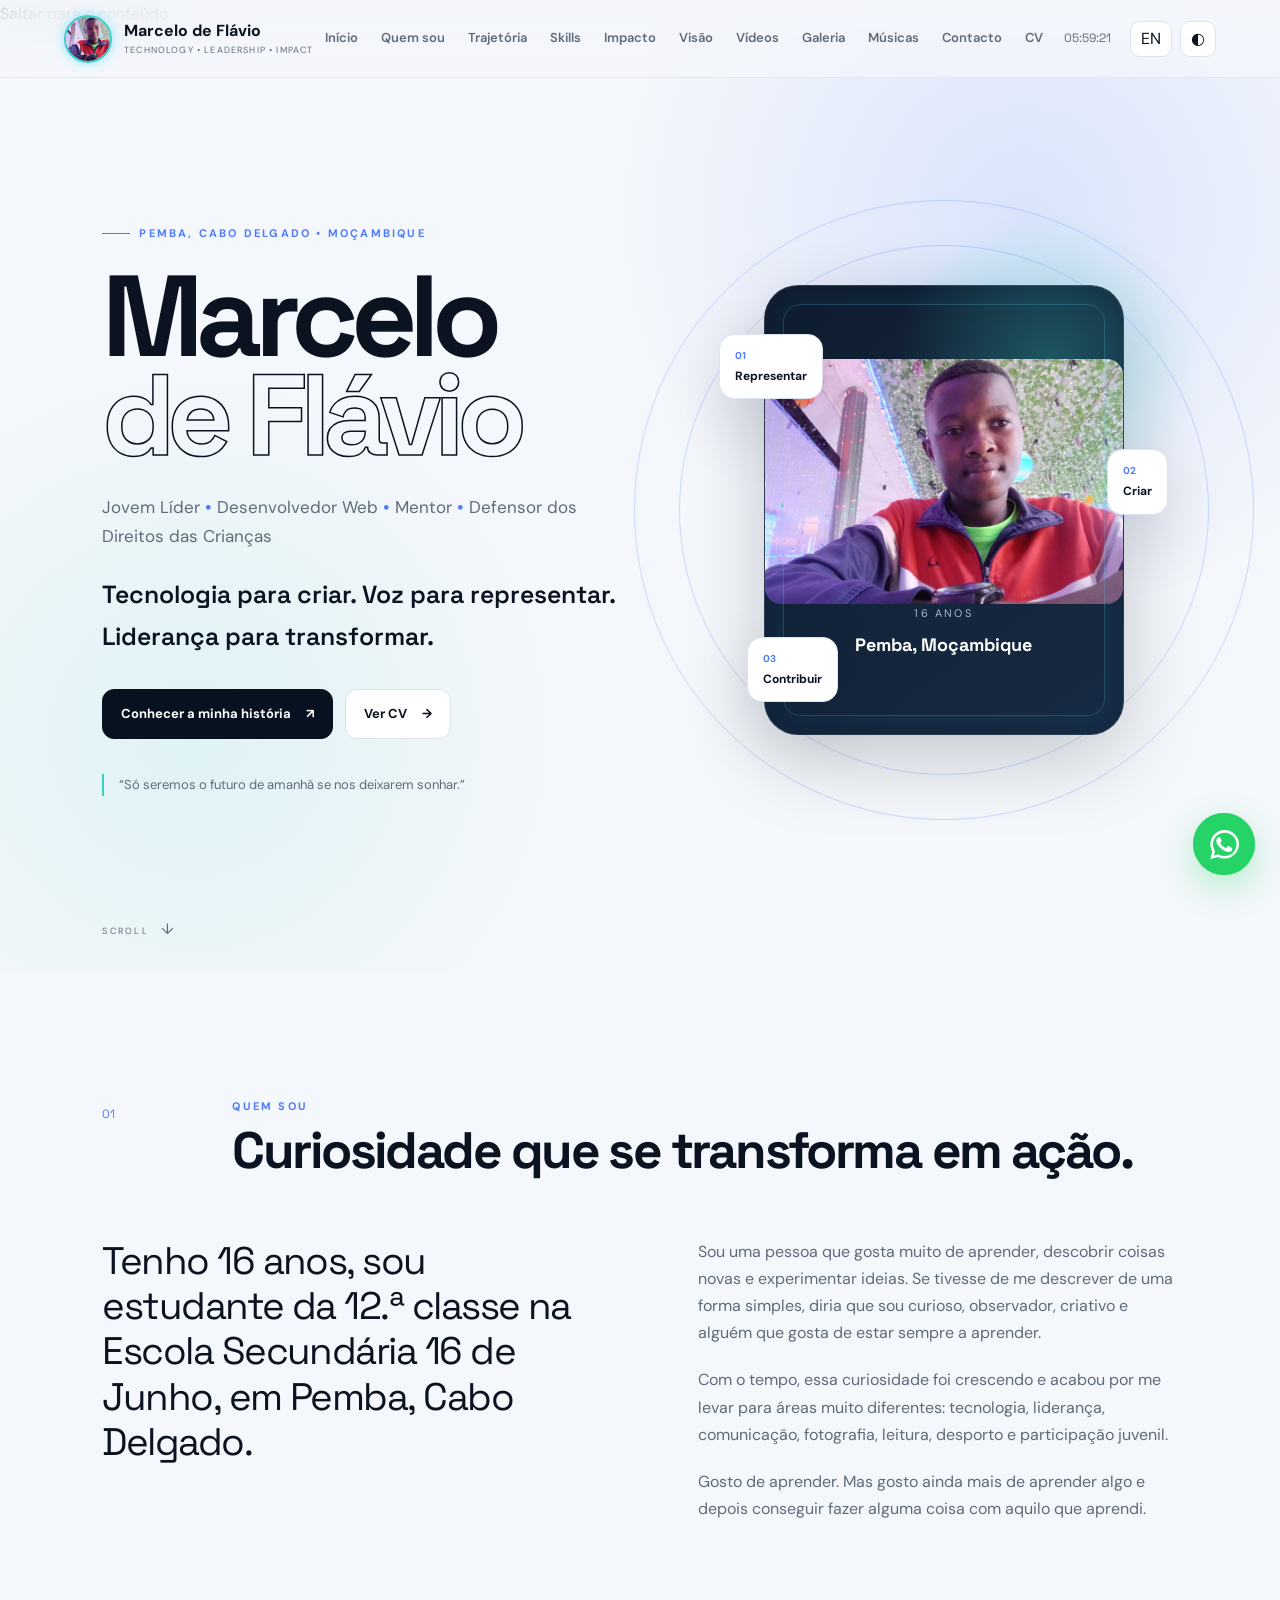
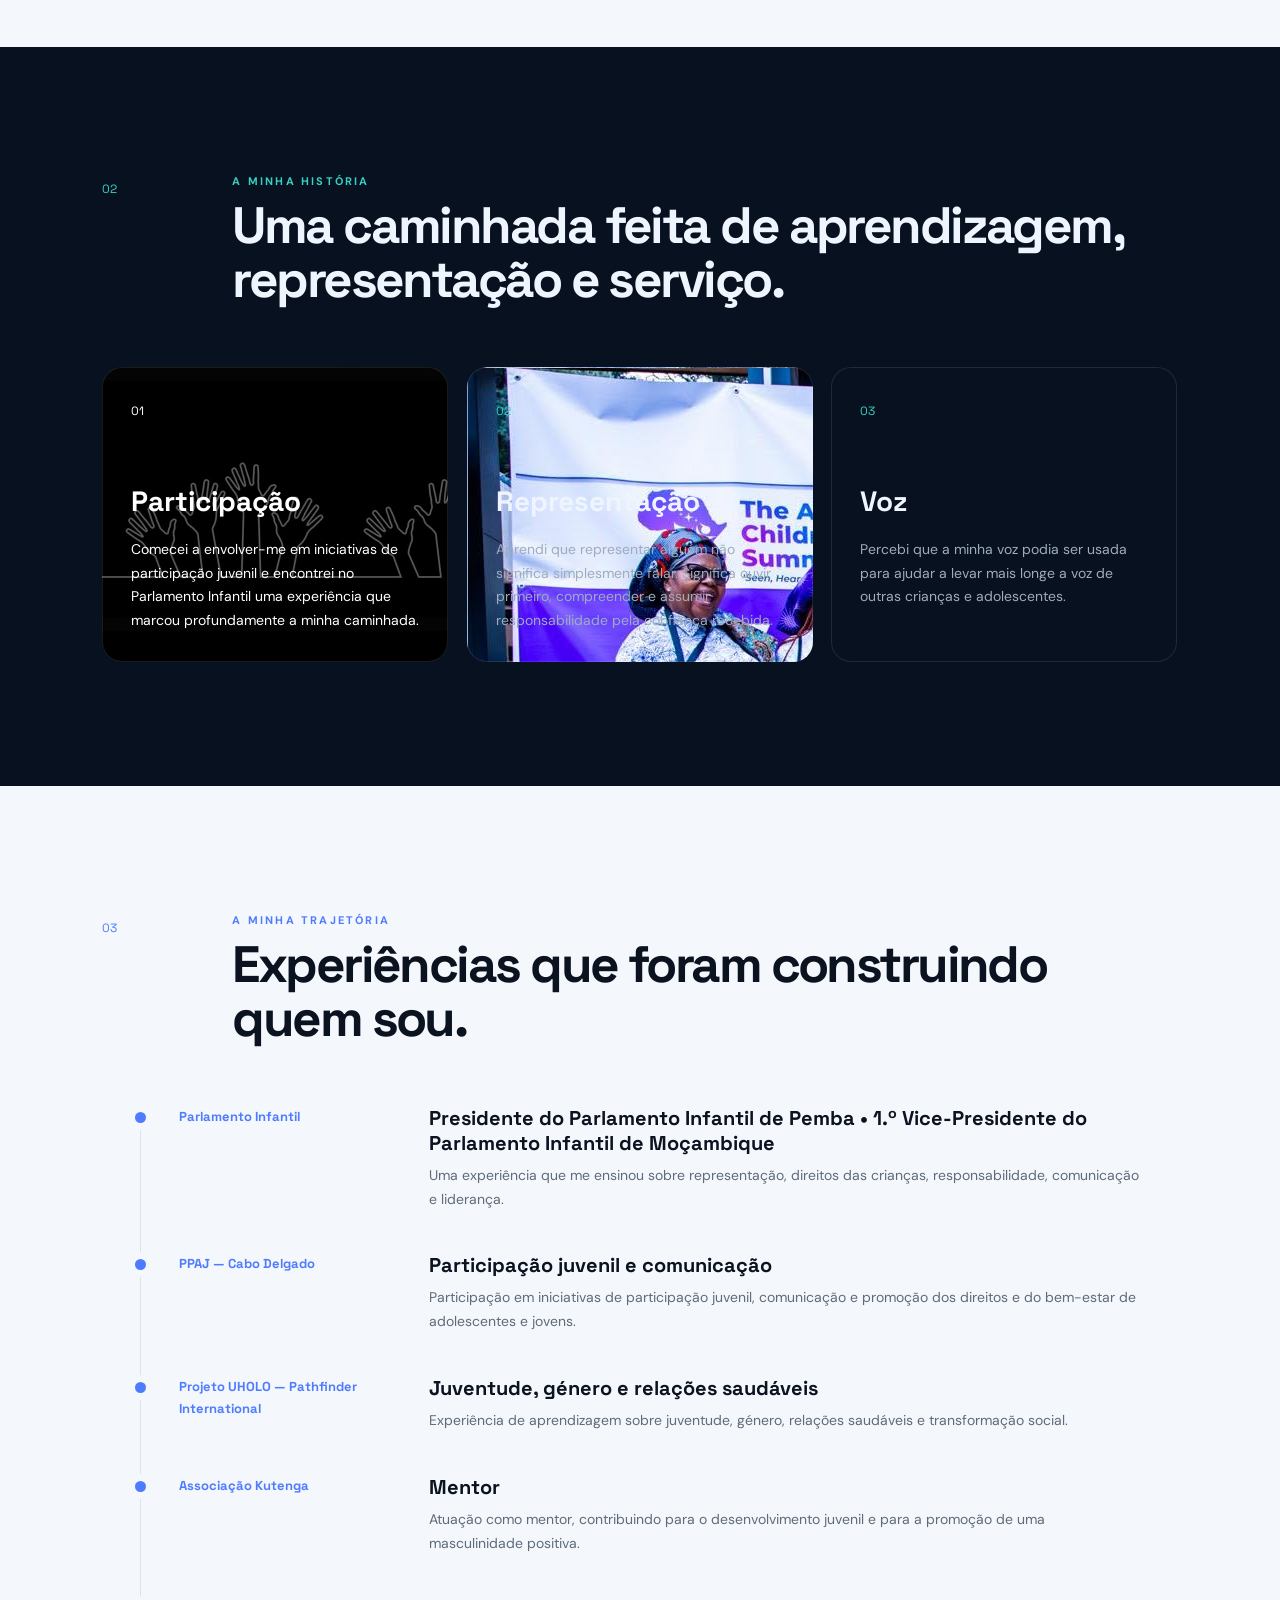
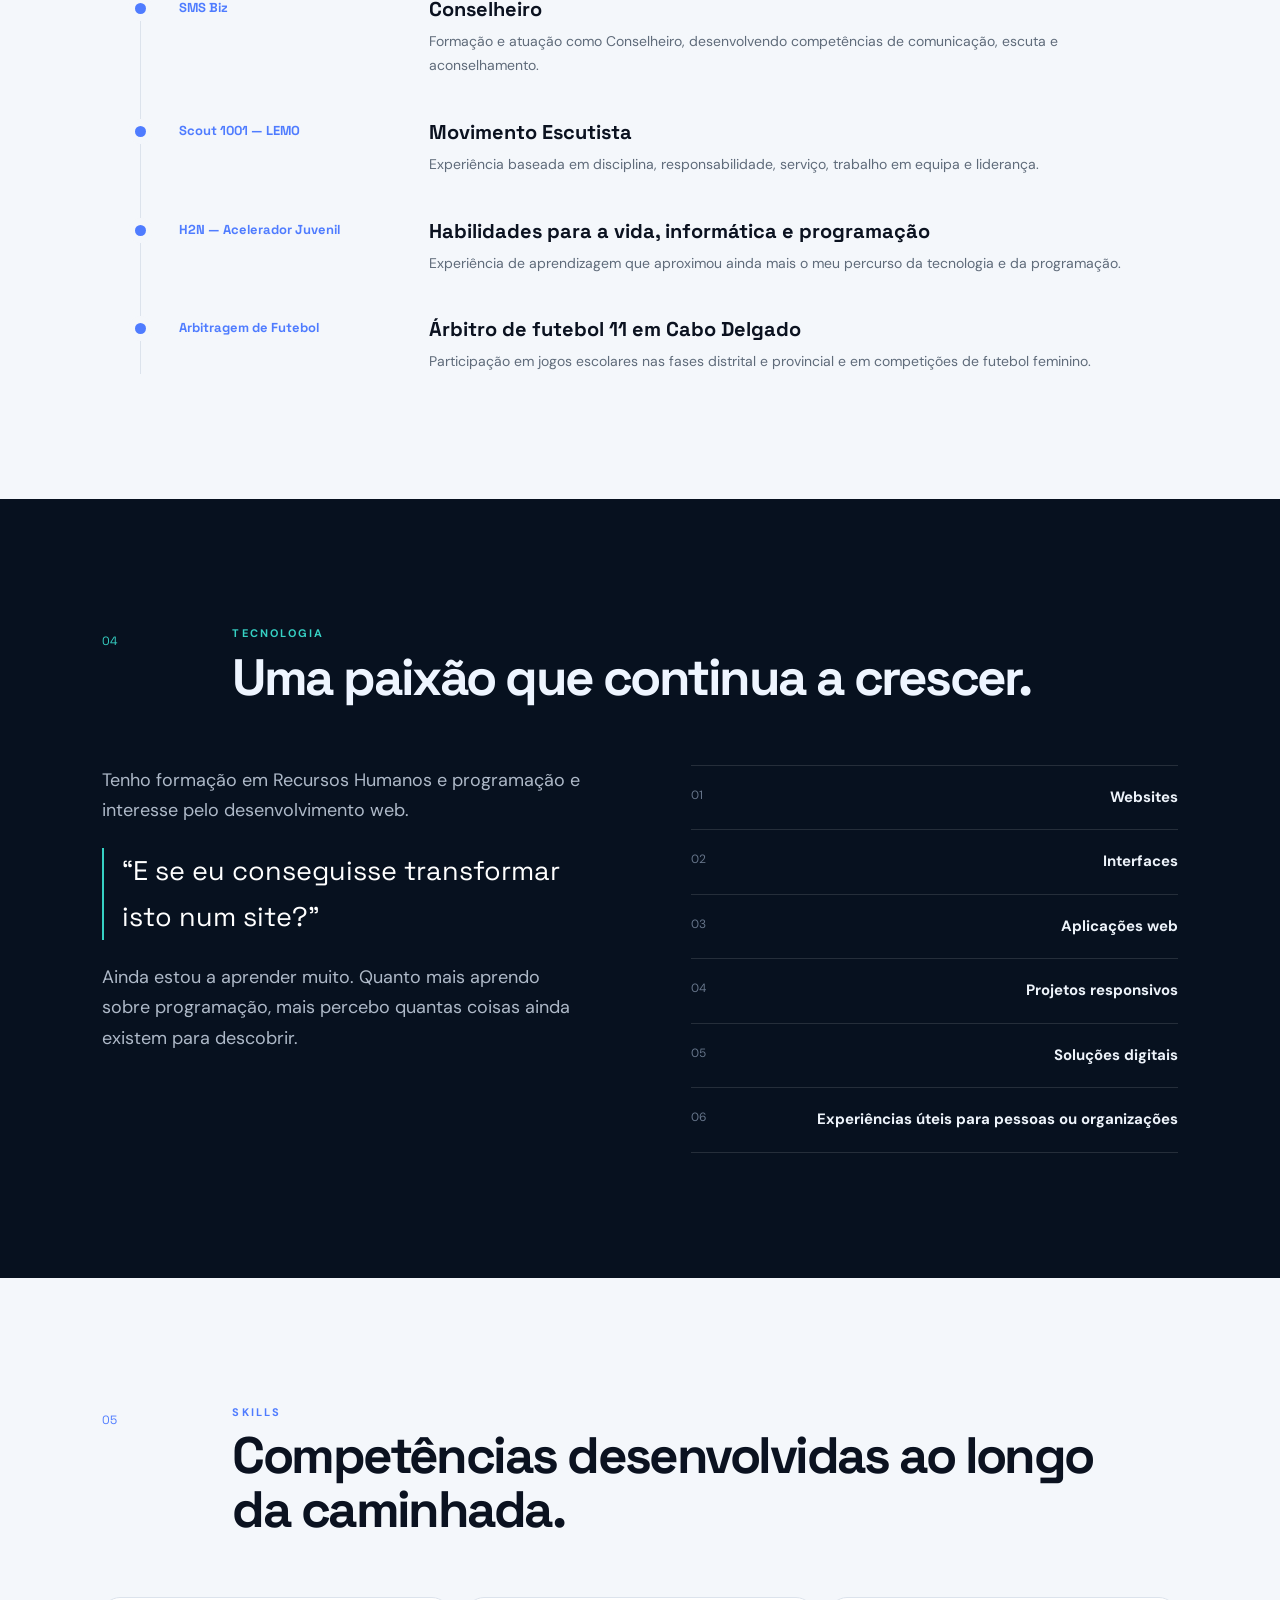
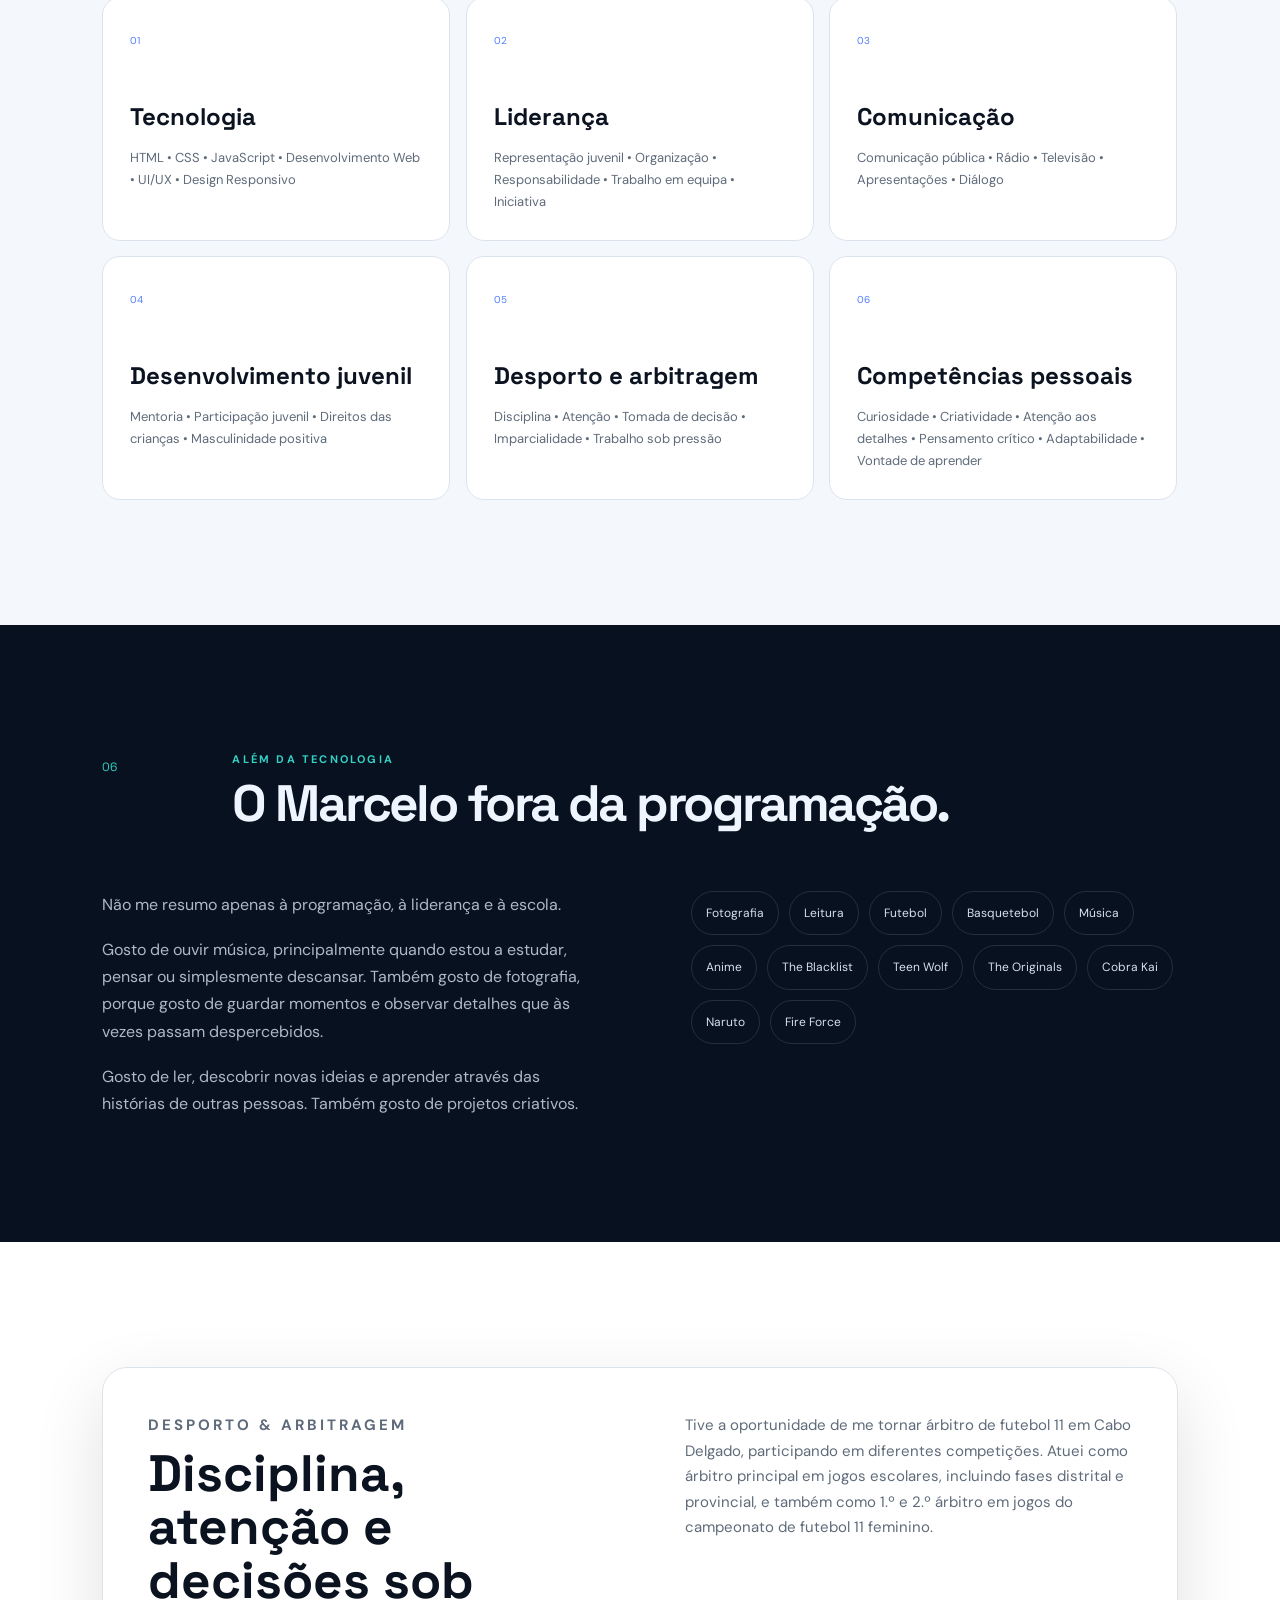
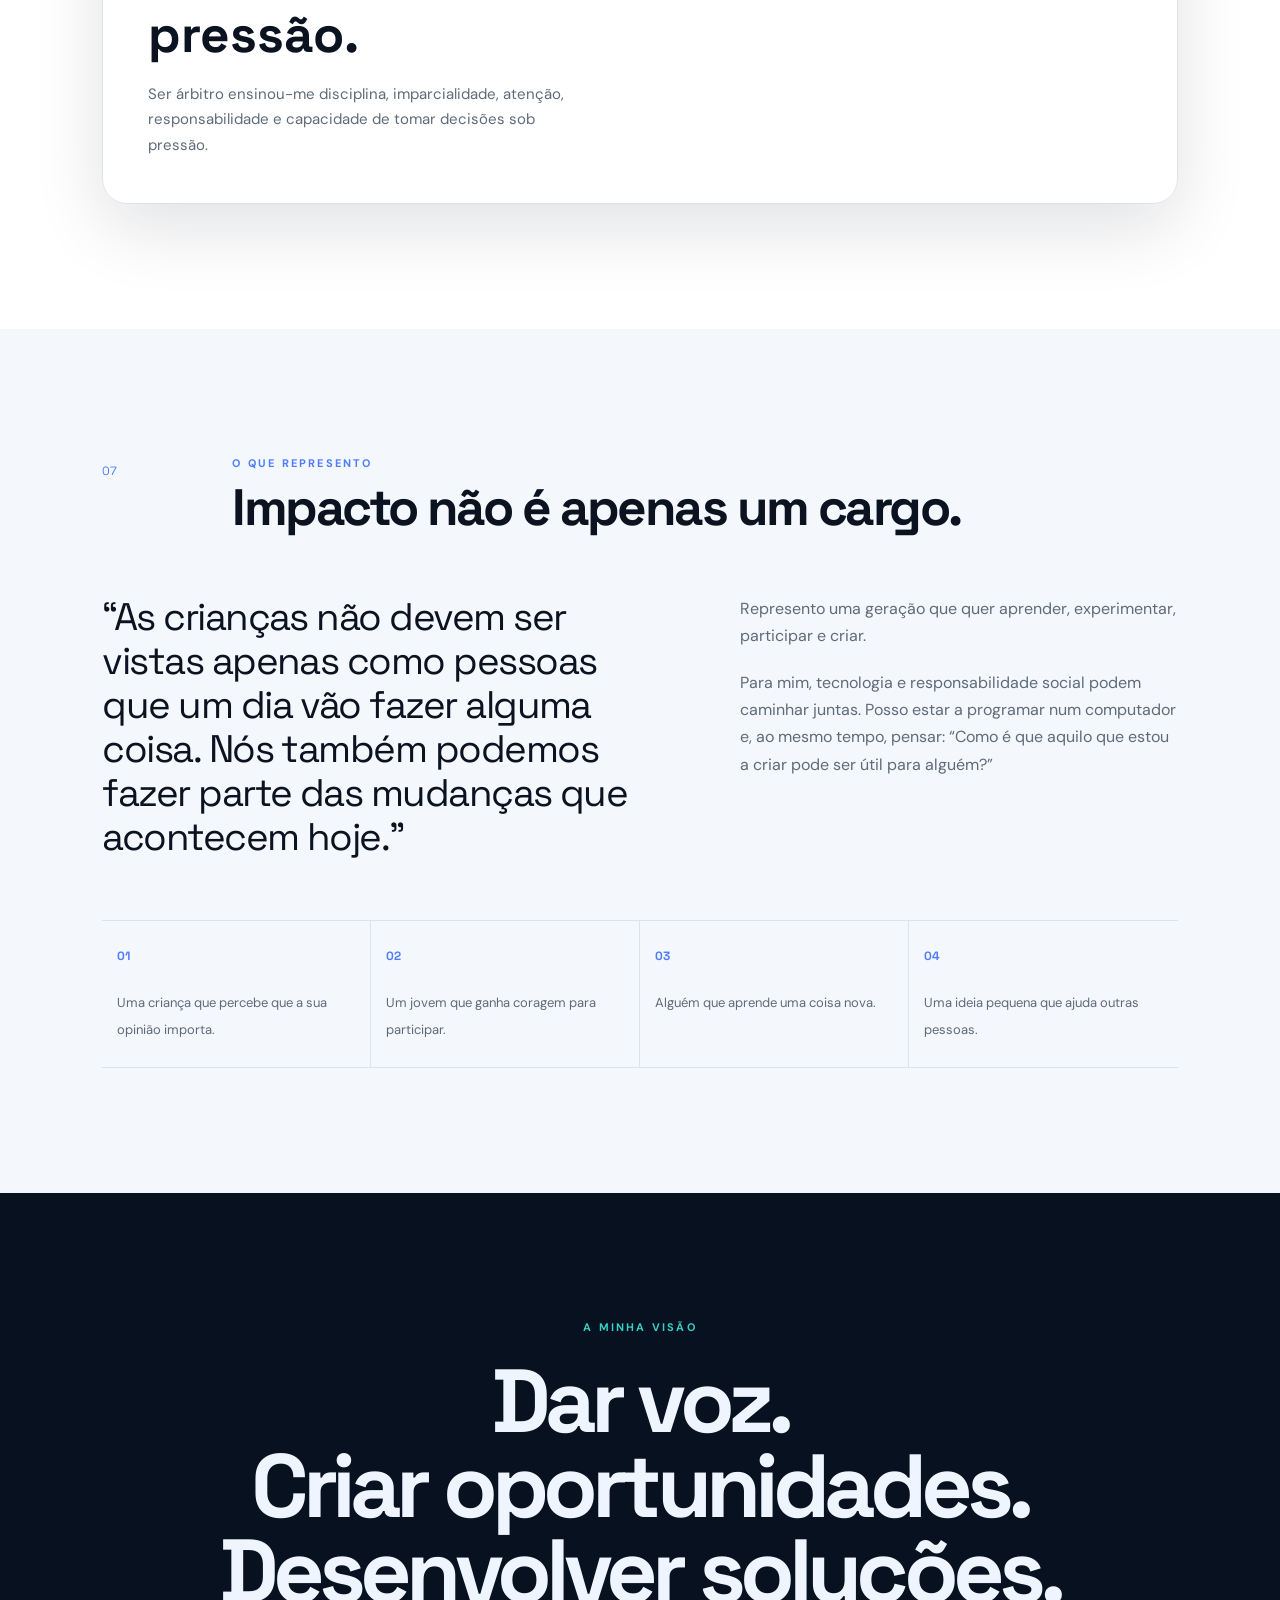
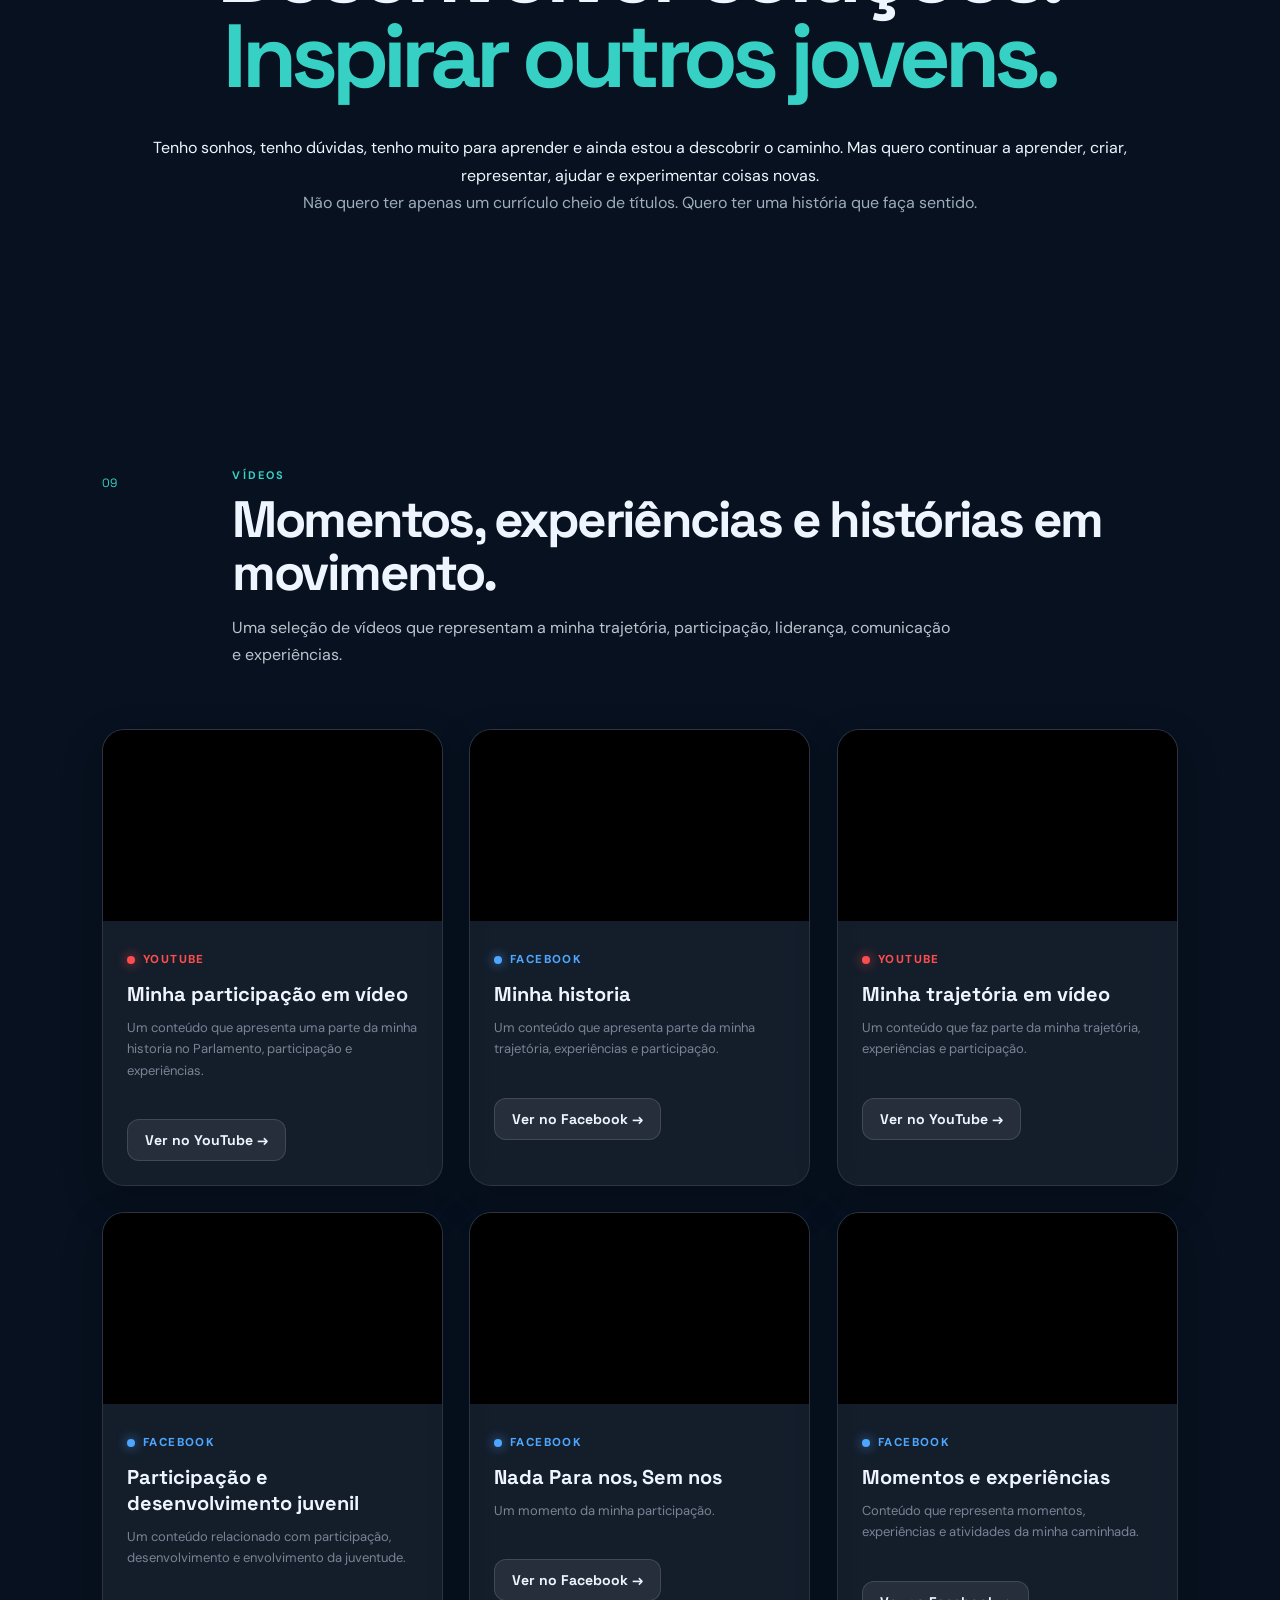
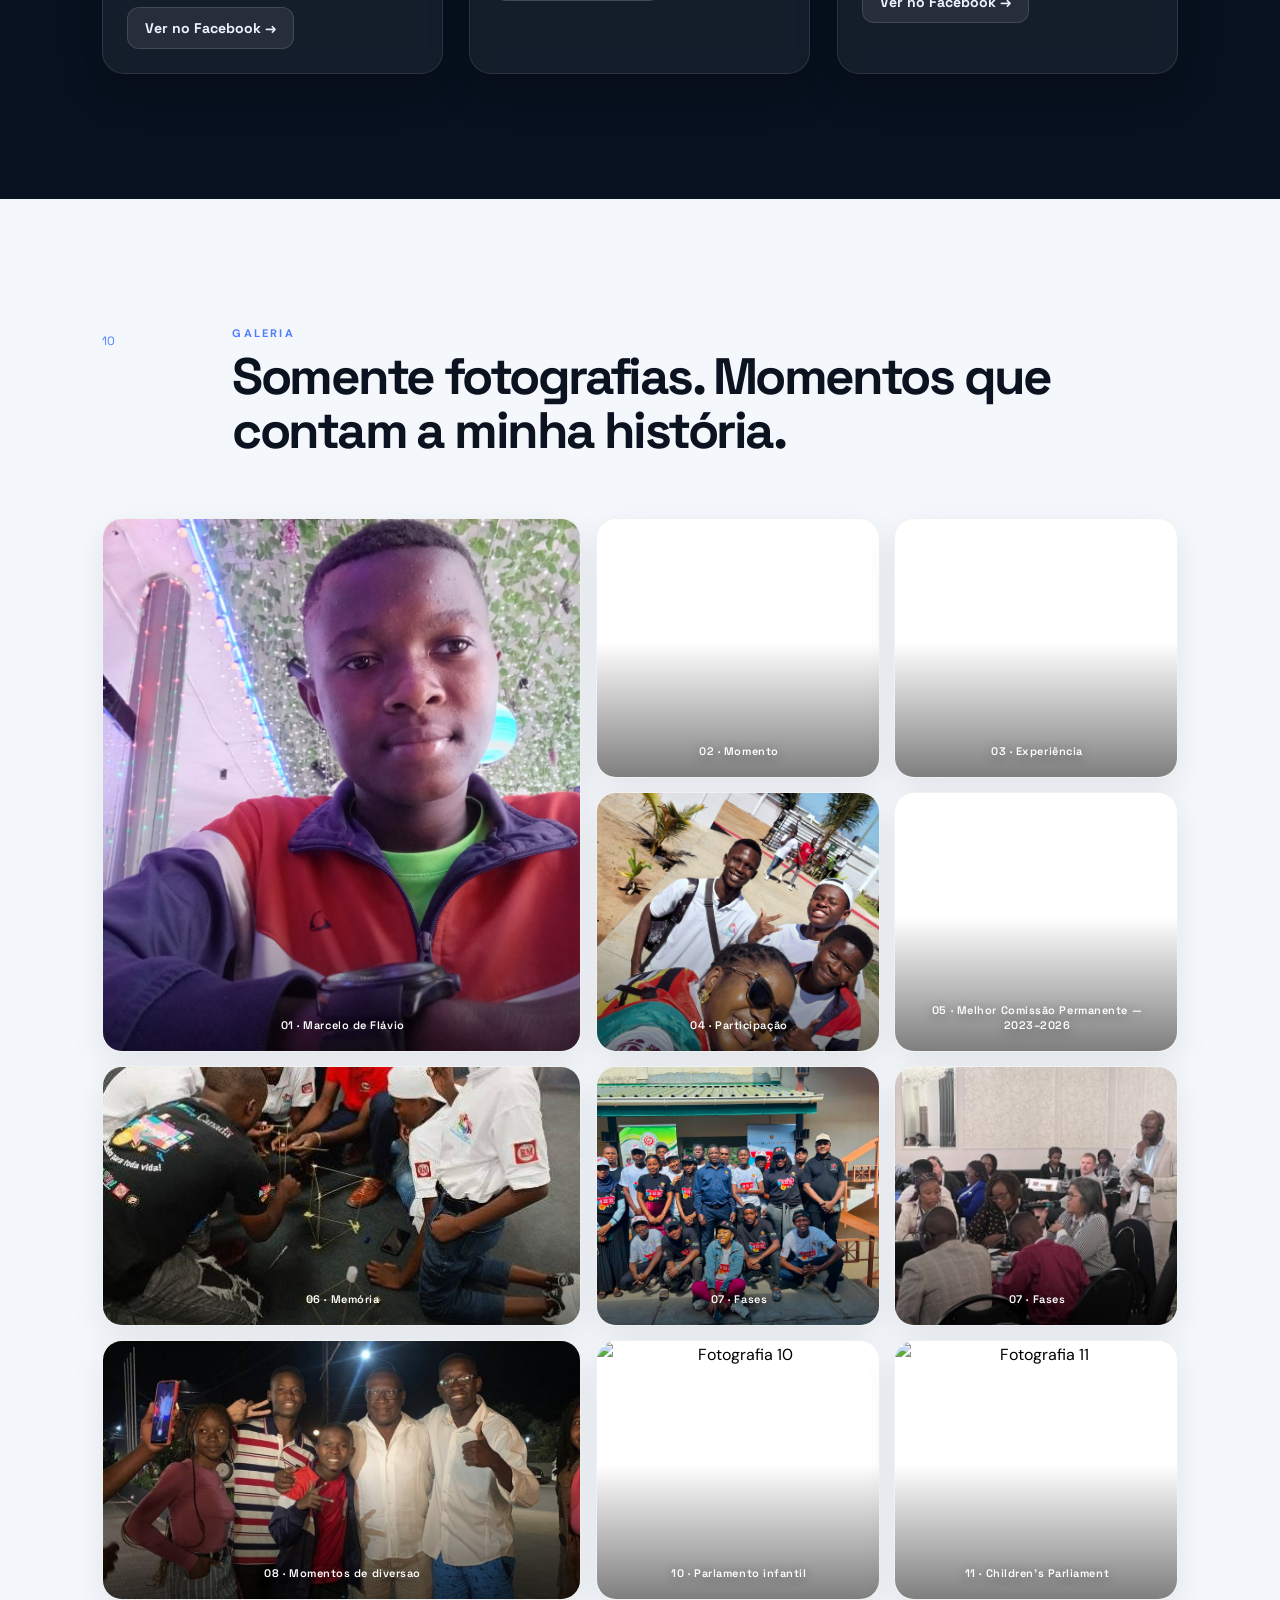
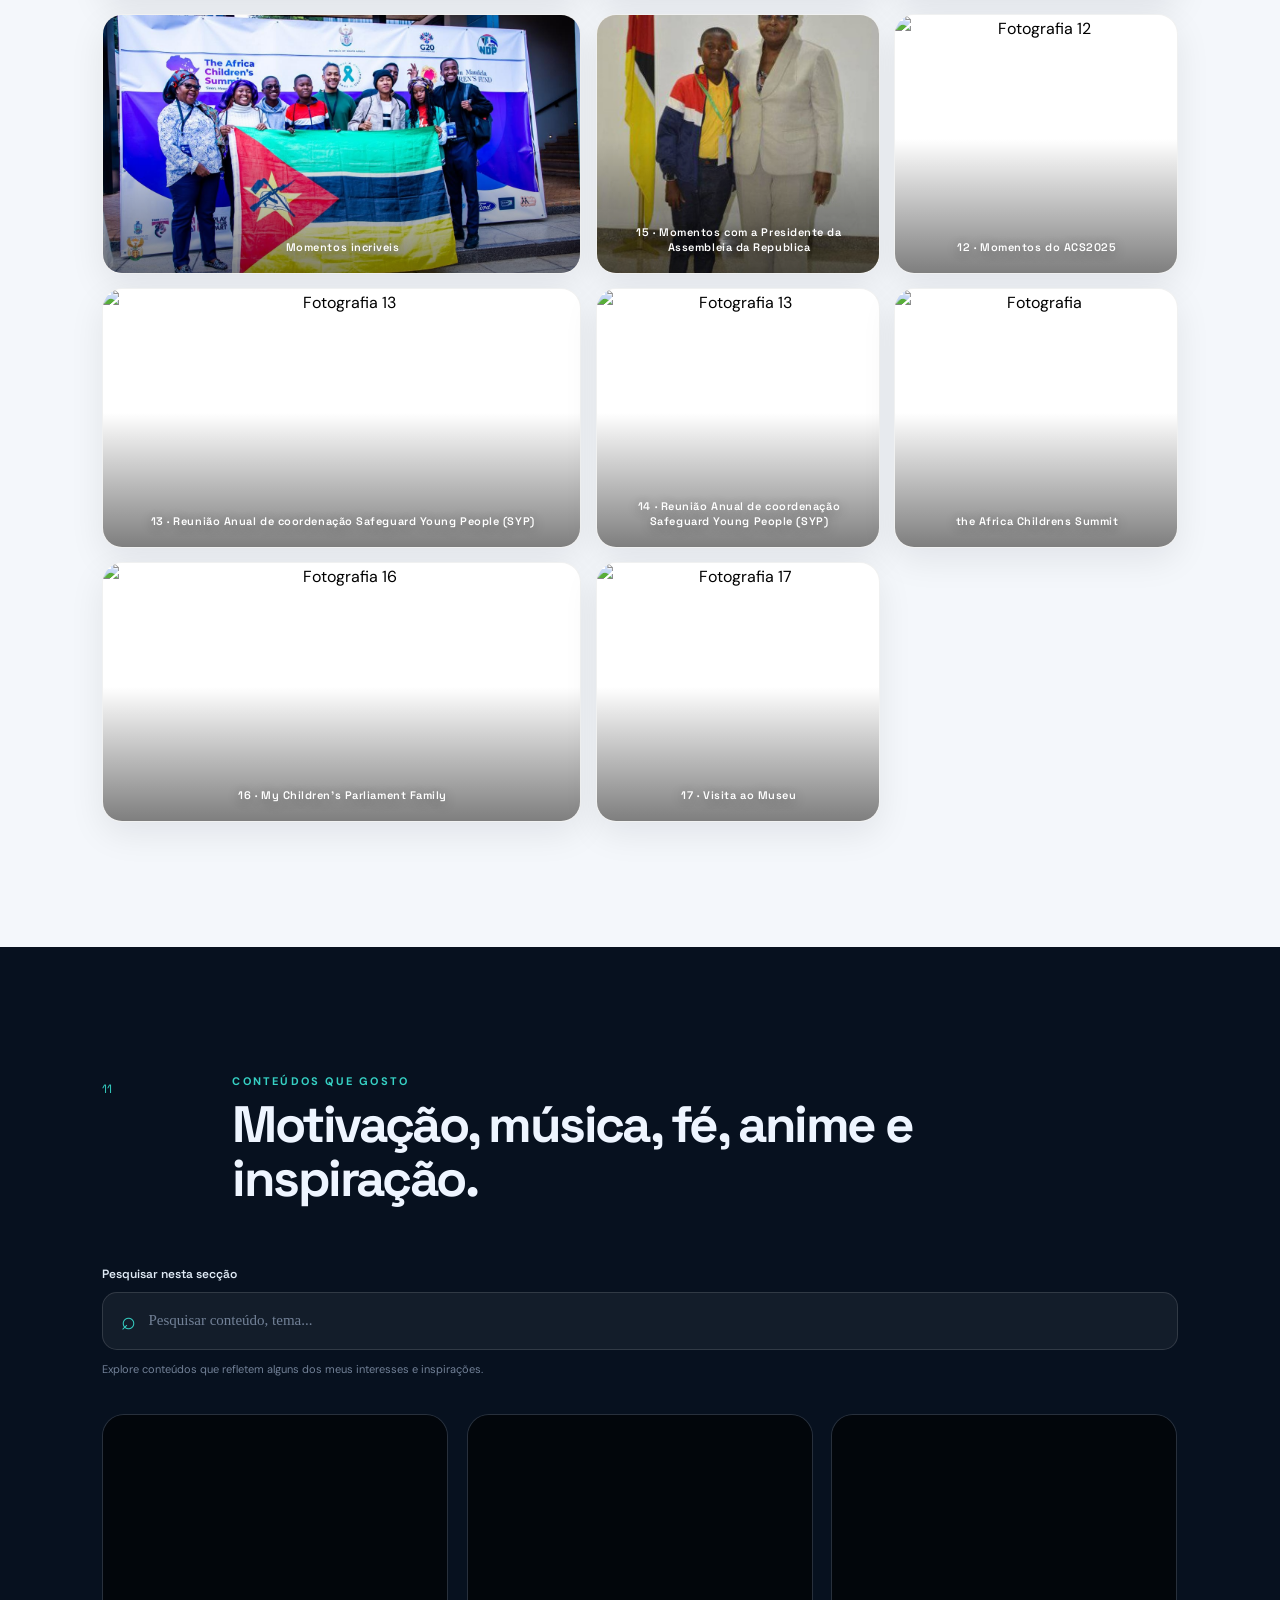
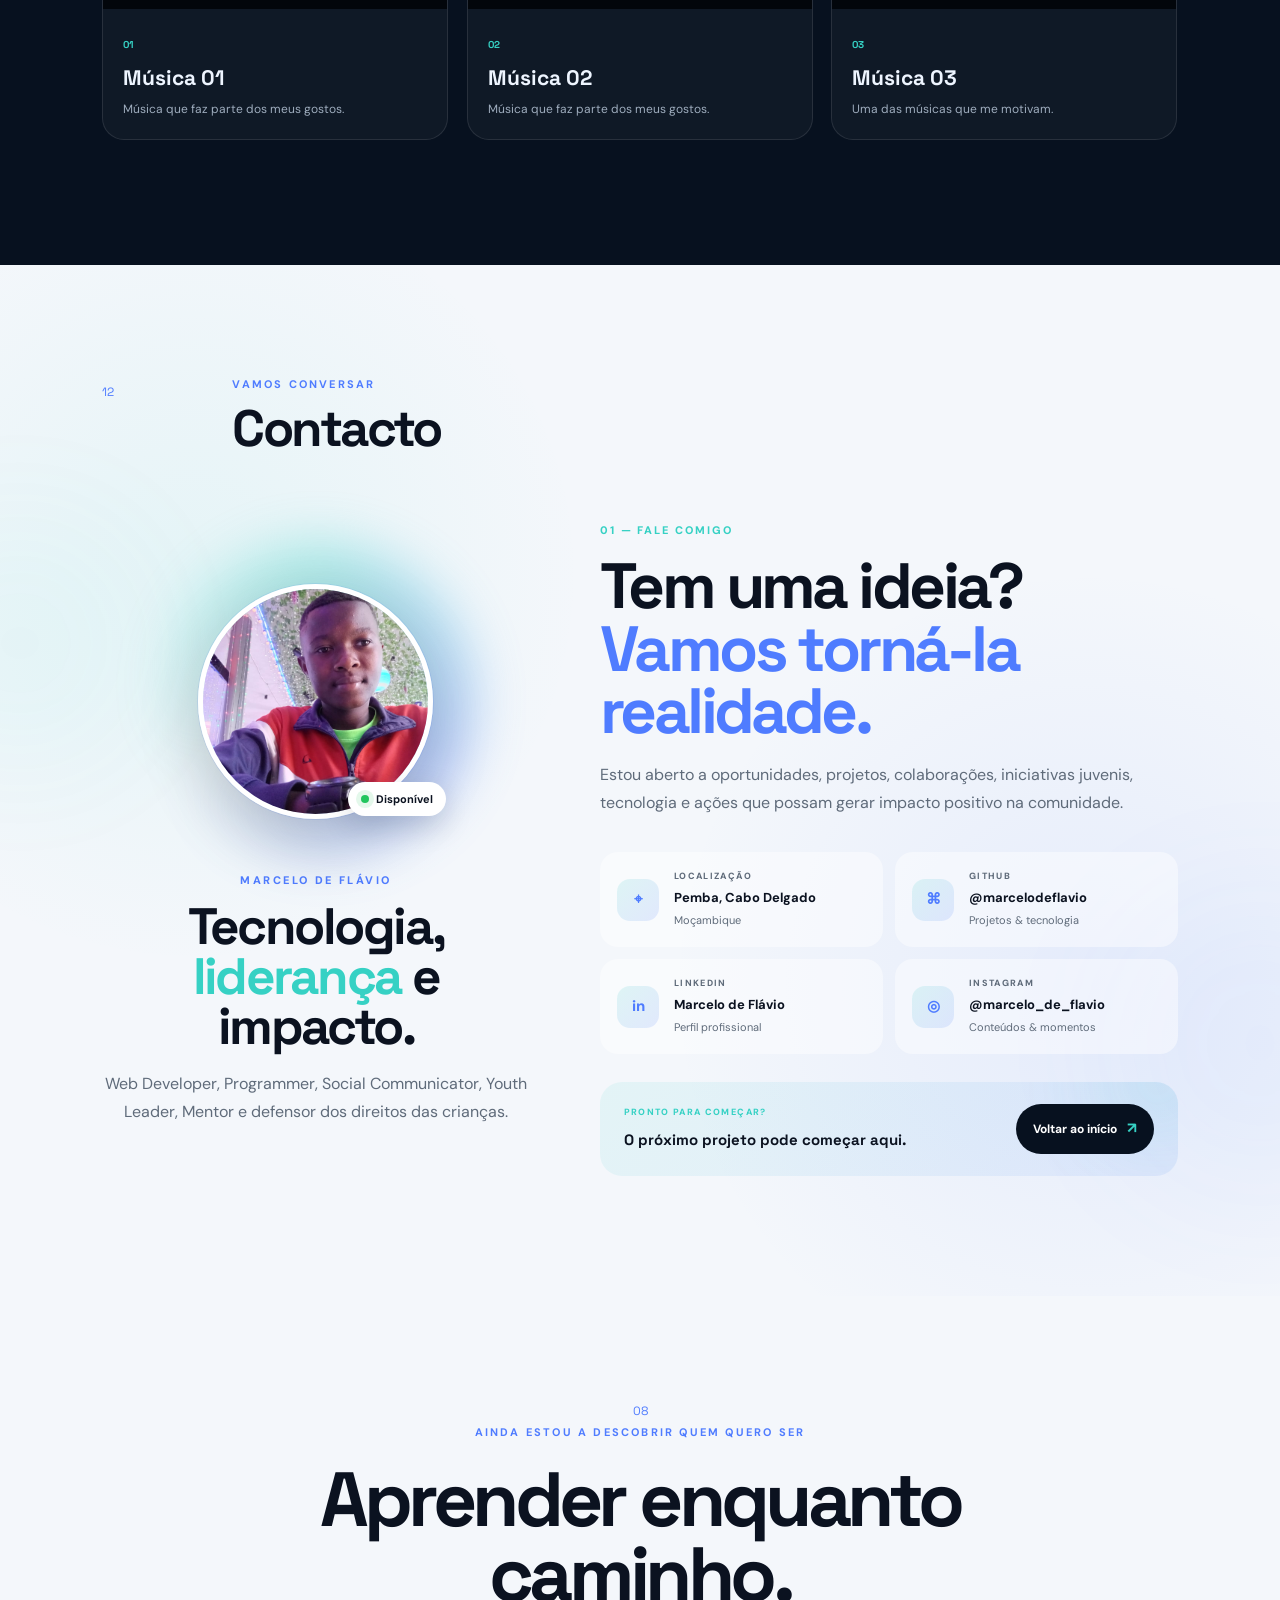
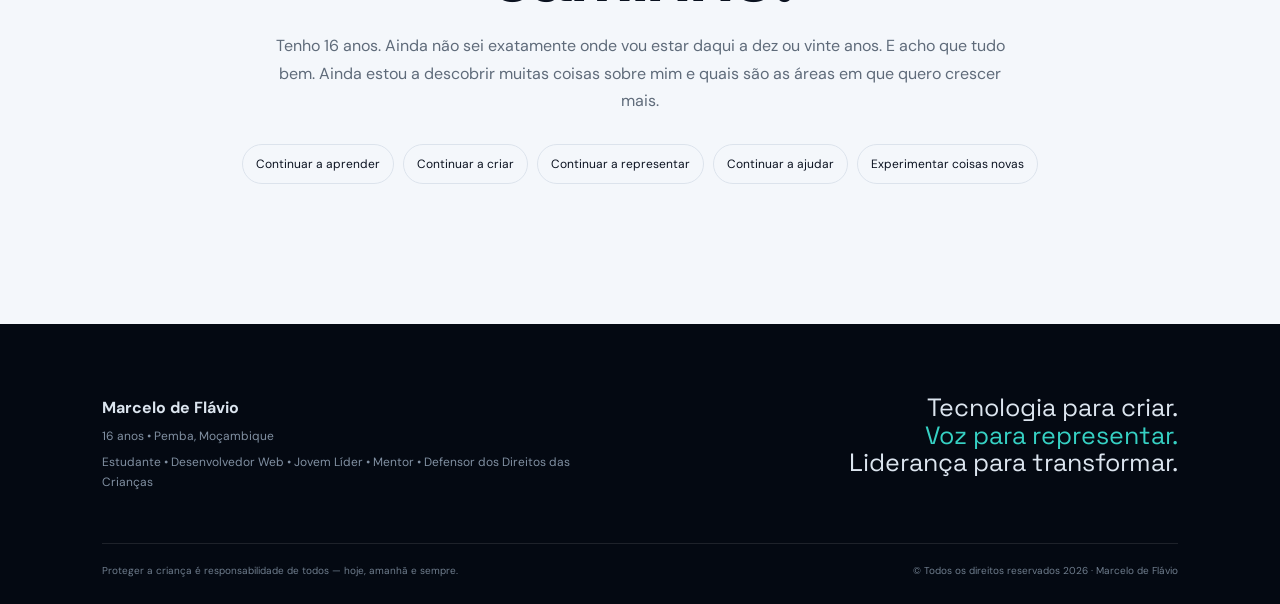
==== commit e0d0fb09: "Enhance story card with gradient background and styles Updated story card to use a linear gradient b" ====
--- a/index.html
+++ b/index.html
@@ -254,22 +254,23 @@
          01 — PARTICIPAÇÃO
     ========================= -->
     <article
-      class="story-card reveal"
-      style="background-image: url('fundo.webp');"
-    >
-
-      <span>01</span>
-
-      <h3>Participação</h3>
-
-      <p>
-        Comecei a envolver-me em iniciativas de participação juvenil
-        e encontrei no Parlamento Infantil uma experiência que marcou
-        profundamente a minha caminhada.
-      </p>
-
-    </article>
-
+  class="story-card reveal"
+  style="
+    background-image:
+      linear-gradient(rgba(0, 0, 0, 0.65), rgba(0, 0, 0, 0.65)),
+      url('fundo.webp');
+  "
+>
+  <span style="color: #fff;">01</span>
+
+  <h3 style="color: #fff;">Participação</h3>
+
+  <p style="color: #fff;">
+    Comecei a envolver-me em iniciativas de participação juvenil
+    e encontrei no Parlamento Infantil uma experiência que marcou
+    profundamente a minha caminhada.
+  </p>
+</article>
 
     <!-- =========================
          02 — REPRESENTAÇÃO
--- a/style.css
+++ b/style.css
@@ -1945,6 +1945,37 @@
     transition-duration: 0.01ms !important;
   }
 }
+
+
+
+
+
+  .story-card {
+  color: #fff;
+  position: relative;
+  overflow: hidden;
+  background-size: cover;
+  background-position: center;
+}
+
+.story-card::before {
+  content: "";
+  position: absolute;
+  inset: 0;
+  background: rgba(0, 0, 0, 0.60);
+  z-index: 0;
+}
+
+.story-card > * {
+  position: relative;
+  z-index: 1;
+}
+
+.story-card span,
+.story-card h3,
+.story-card p {
+  color: #fff;
+}
 }
 \n\n/* =========================================================\n   FINAL POLISH — RESPONSIVE, ACCESSIBILITY, GALLERY & UX\n   Mantém os componentes existentes e apenas reforça a camada visual.\n========================================================= */\nhtml{scroll-padding-top:88px}\nbody{min-width:320px;text-rendering:optimizeLegibility;-webkit-font-smoothing:antialiased}\nimg{max-width:100%}\niframe{max-width:100%}\n.skip-link{position:fixed;left:14px;top:10px;z-index:10000;padding:10px 14px;border-radius:10px;background:var(--dark);color:#fff;transform:translateY(-150%);transition:transform .2s ease;font-weight:700;font-size:13px}.skip-link:focus{transform:translateY(0)}\n.site-header{will-change:background,box-shadow}.site-header.scrolled{box-shadow:0 12px 35px rgba(7,17,31,.10)}\n.nav a{position:relative}.nav a::after{content:"";position:absolute;left:0;right:0;bottom:-8px;height:2px;border-radius:99px;background:linear-gradient(90deg,var(--accent),var(--accent2));transform:scaleX(0);transform-origin:center;transition:transform .25s ease}.nav a:hover::after,.nav a[aria-current="page"]::after{transform:scaleX(1)}\n.btn,.tool-btn,.menu-btn,.contact-item,.media-btn,.gallery-item,.skill-card,.story-card,.timeline-content,.future-card{will-change:transform}\n.btn:focus-visible,.tool-btn:focus-visible,.menu-btn:focus-visible,.media-btn:focus-visible,.contact-item:focus-visible,.gallery-item:focus-visible,.lightbox-close:focus-visible,.video-close:focus-visible{outline:3px solid color-mix(in srgb,var(--accent) 70%,white);outline-offset:3px}\n.hero::before{content:"";position:absolute;inset:0;pointer-events:none;background:linear-gradient(120deg,transparent 20%,rgba(255,255,255,.05),transparent 80%);opacity:.45}\n.hero-visual{isolation:isolate}.portrait-card{box-shadow:0 24px 80px rgba(7,17,31,.20)}\n.section-head h2{max-width:900px}.section-description{max-width:760px}\n.gallery-section{overflow:hidden}.gallery-grid{grid-auto-flow:dense;align-items:stretch}.gallery-item{isolation:isolate;box-shadow:0 12px 35px rgba(7,17,31,.08);border:1px solid rgba(7,17,31,.06)}.dark-section .gallery-item{border-color:rgba(255,255,255,.08)}\n.gallery-item::before{content:"";position:absolute;inset:0;z-index:1;background:radial-gradient(circle at 50% 15%,rgba(255,255,255,.24),transparent 30%);opacity:0;transition:opacity .35s ease;pointer-events:none}.gallery-item:hover::before{opacity:1}.gallery-item span{right:18px;max-width:calc(100% - 36px);line-height:1.35;text-shadow:0 2px 12px rgba(0,0,0,.45)}\n.gallery-item:focus-visible{outline:3px solid var(--accent2);outline-offset:3px}\n.lightbox{grid-template-rows:auto 1fr auto}.lightbox img{transition:transform .35s ease;max-width:min(1200px,92vw);max-height:82vh}.lightbox.open img{animation:lightboxIn .35s ease both}@keyframes lightboxIn{from{opacity:0;transform:scale(.96)}to{opacity:1;transform:scale(1)}}\n.lightbox-caption{max-width:min(1000px,88vw);color:#fff;text-align:center;font:600 13px/1.5 "DM Sans",sans-serif;opacity:.9}.lightbox-nav{position:fixed;top:50%;transform:translateY(-50%);width:48px;height:48px;border-radius:50%;border:1px solid rgba(255,255,255,.18);background:rgba(255,255,255,.08);backdrop-filter:blur(10px);color:#fff;font-size:25px;cursor:pointer;z-index:3}.lightbox-prev{left:20px}.lightbox-next{right:20px}.lightbox-nav:hover{background:rgba(54,209,196,.18);border-color:rgba(54,209,196,.5)}\n.media-card iframe{display:block}.media-card{contain:layout paint}.music-card{contain:layout paint}.music-video iframe{display:block}\n.contact-section{isolation:isolate}.contact-section .contact-container{position:relative;z-index:2}.contact-item{transform:translateZ(0)}\n.whatsapp-float{z-index:1200}.whatsapp-float:hover{transform:translateY(-5px) scale(1.05)}\n.noscript-note{position:fixed;left:12px;right:12px;bottom:12px;z-index:99999;background:#07111f;color:#fff;border:1px solid rgba(255,255,255,.15);padding:12px 16px;border-radius:12px;font-size:13px;text-align:center;box-shadow:0 15px 40px rgba(0,0,0,.25)}\n@media (min-width:1200px){.gallery-grid{grid-auto-rows:285px}.media-grid,.music-grid{gap:24px}}\n@media (max-width:1050px){.site-header{padding:0 4vw}.gallery-grid{grid-template-columns:1fr 1fr}.gallery-item.gallery-large{grid-column:span 2}.media-video{aspect-ratio:16/9}}\n@media (max-width:700px){.site-header{padding:0 4vw}.brand-photo{width:42px;height:42px}.header-tools{gap:6px}.tool-btn,.menu-btn{min-width:34px;height:34px;padding:0 8px}.gallery-grid{grid-template-columns:1fr;grid-auto-rows:245px;gap:12px}.gallery-item.gallery-large{grid-column:auto;grid-row:auto}.gallery-item span{left:15px;right:15px;bottom:14px}.lightbox-nav{width:42px;height:42px;font-size:21px}.lightbox-prev{left:10px}.lightbox-next{right:10px}.lightbox-close,.video-close{top:12px;right:12px}.video-frame{width:96vw;border-radius:12px}.media-info{padding:20px}.section{overflow:clip}}\n@media (prefers-reduced-motion:reduce){html{scroll-behavior:auto}.reveal{opacity:1!important;transform:none!important;transition:none!important}*,*::before,*::after{animation-duration:.001ms!important;animation-iteration-count:1!important;scroll-behavior:auto!important;transition-duration:.001ms!important}.gallery-item img{transition:none}.portrait-card:hover{transform:none}}\n@supports not (color:color-mix(in srgb,red,blue)){.btn:focus-visible,.tool-btn:focus-visible,.menu-btn:focus-visible,.media-btn:focus-visible,.contact-item:focus-visible,.gallery-item:focus-visible,.lightbox-close:focus-visible,.video-close:focus-visible{outline-color:var(--accent)}}\n
 .site-toast{position:fixed;left:50%;bottom:28px;transform:translate(-50%,20px);z-index:10001;max-width:min(90vw,560px);padding:12px 16px;border:1px solid var(--line);border-radius:12px;background:var(--surface);color:var(--text);box-shadow:var(--shadow);font-size:13px;opacity:0;pointer-events:none;transition:opacity .25s ease,transform .25s ease;text-align:center}.site-toast.show{opacity:1;transform:translate(-50%,0)}
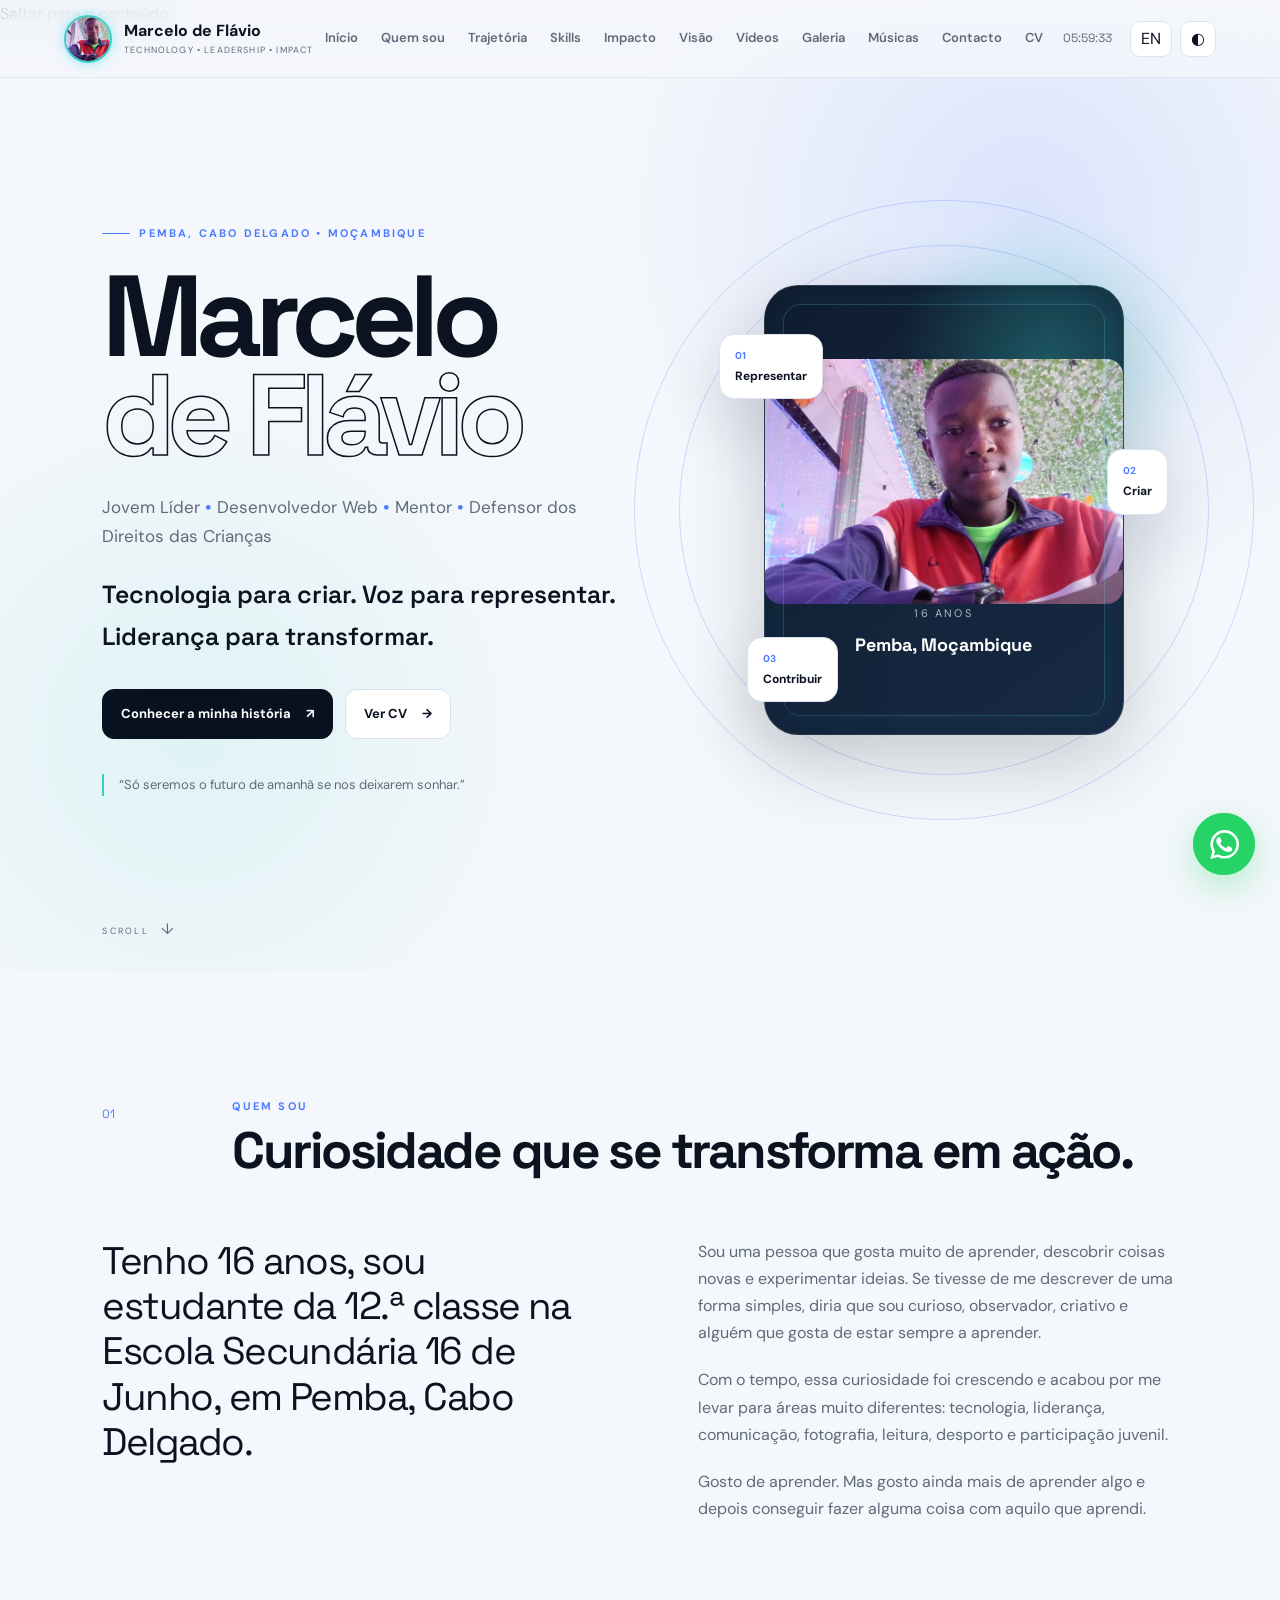
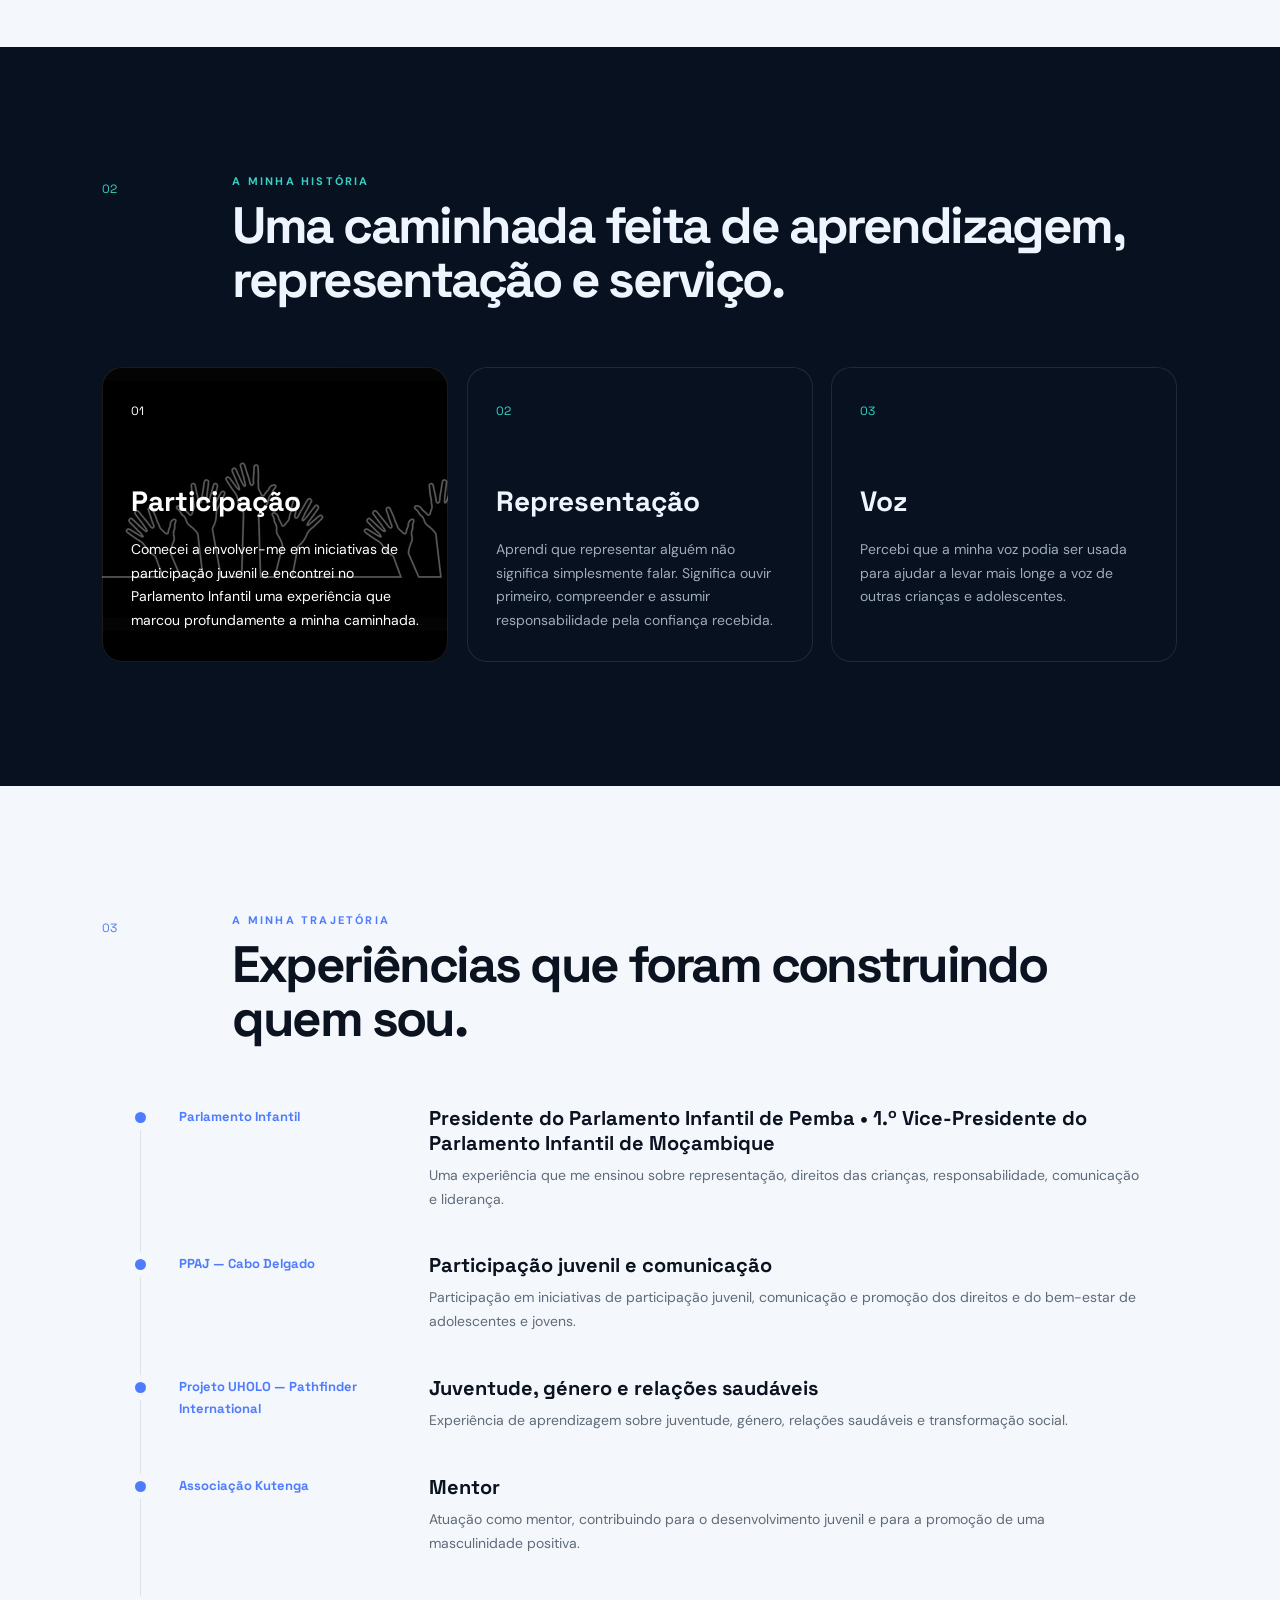
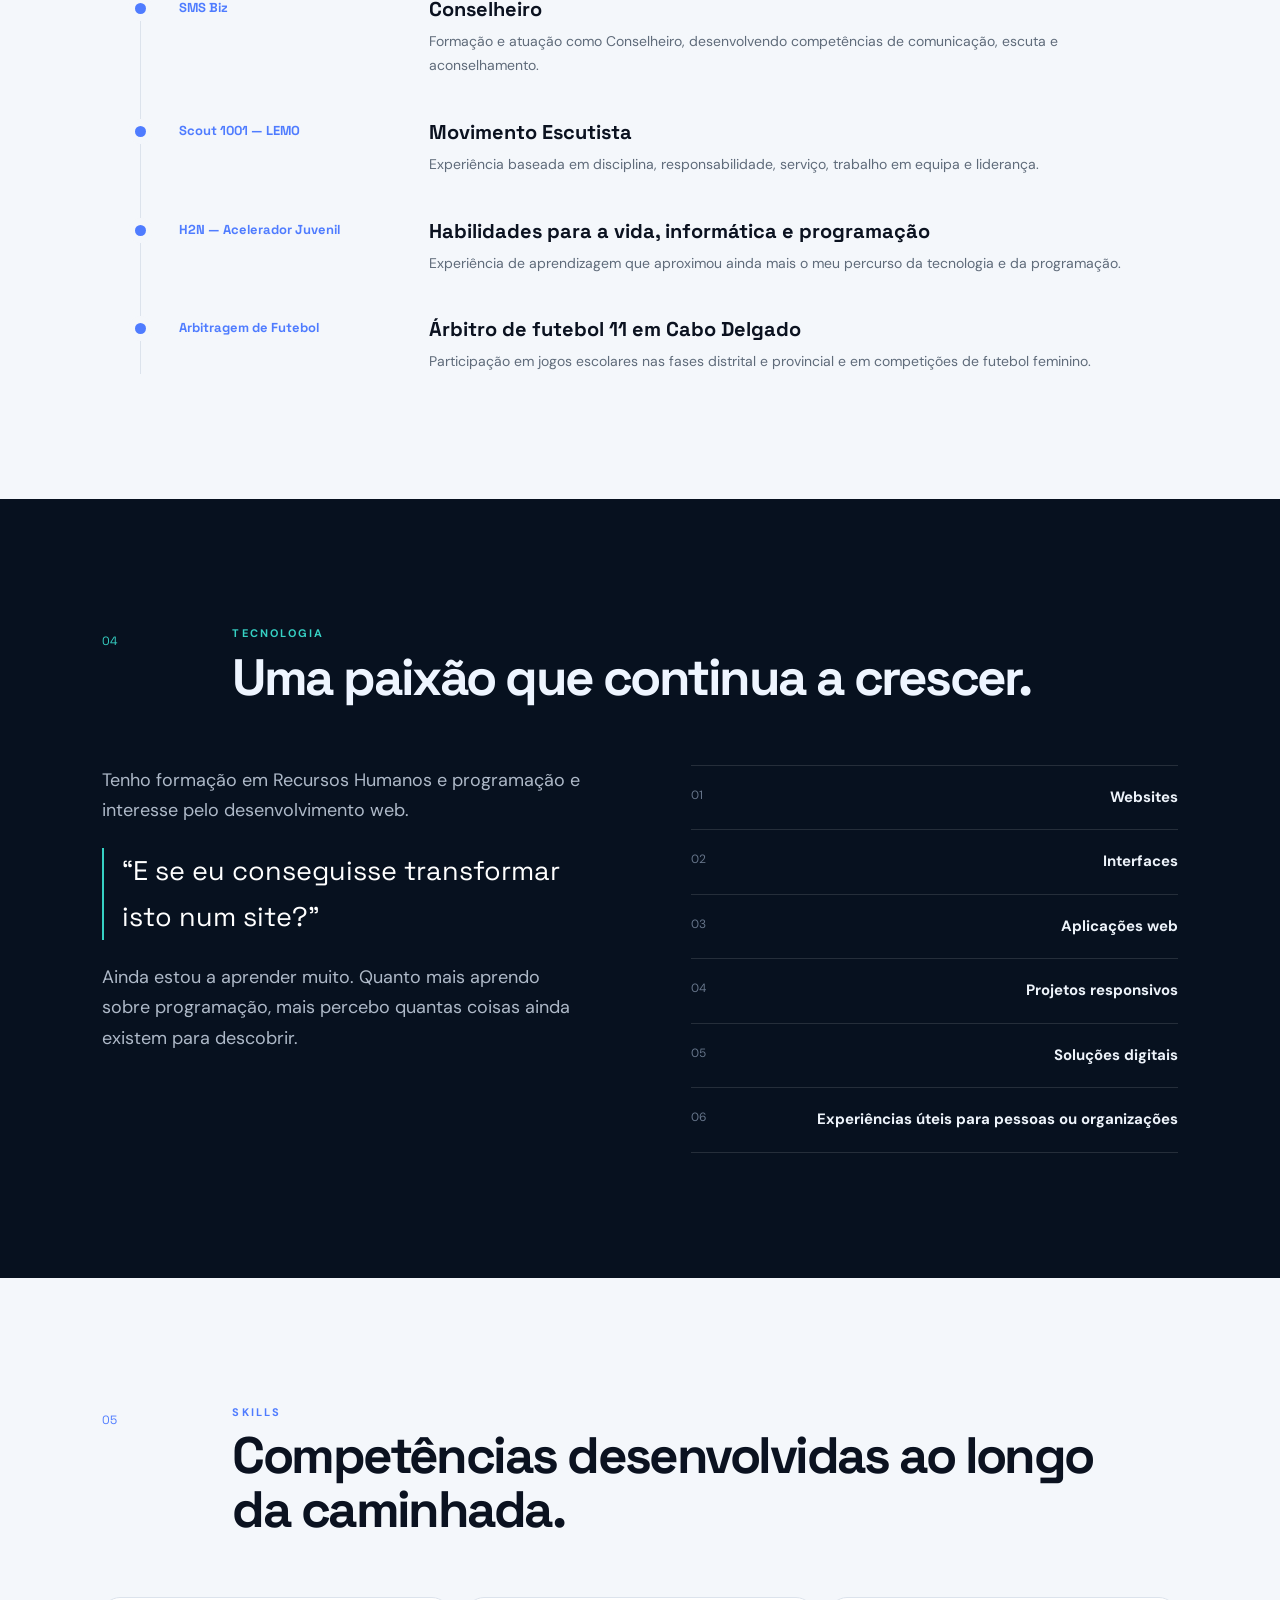
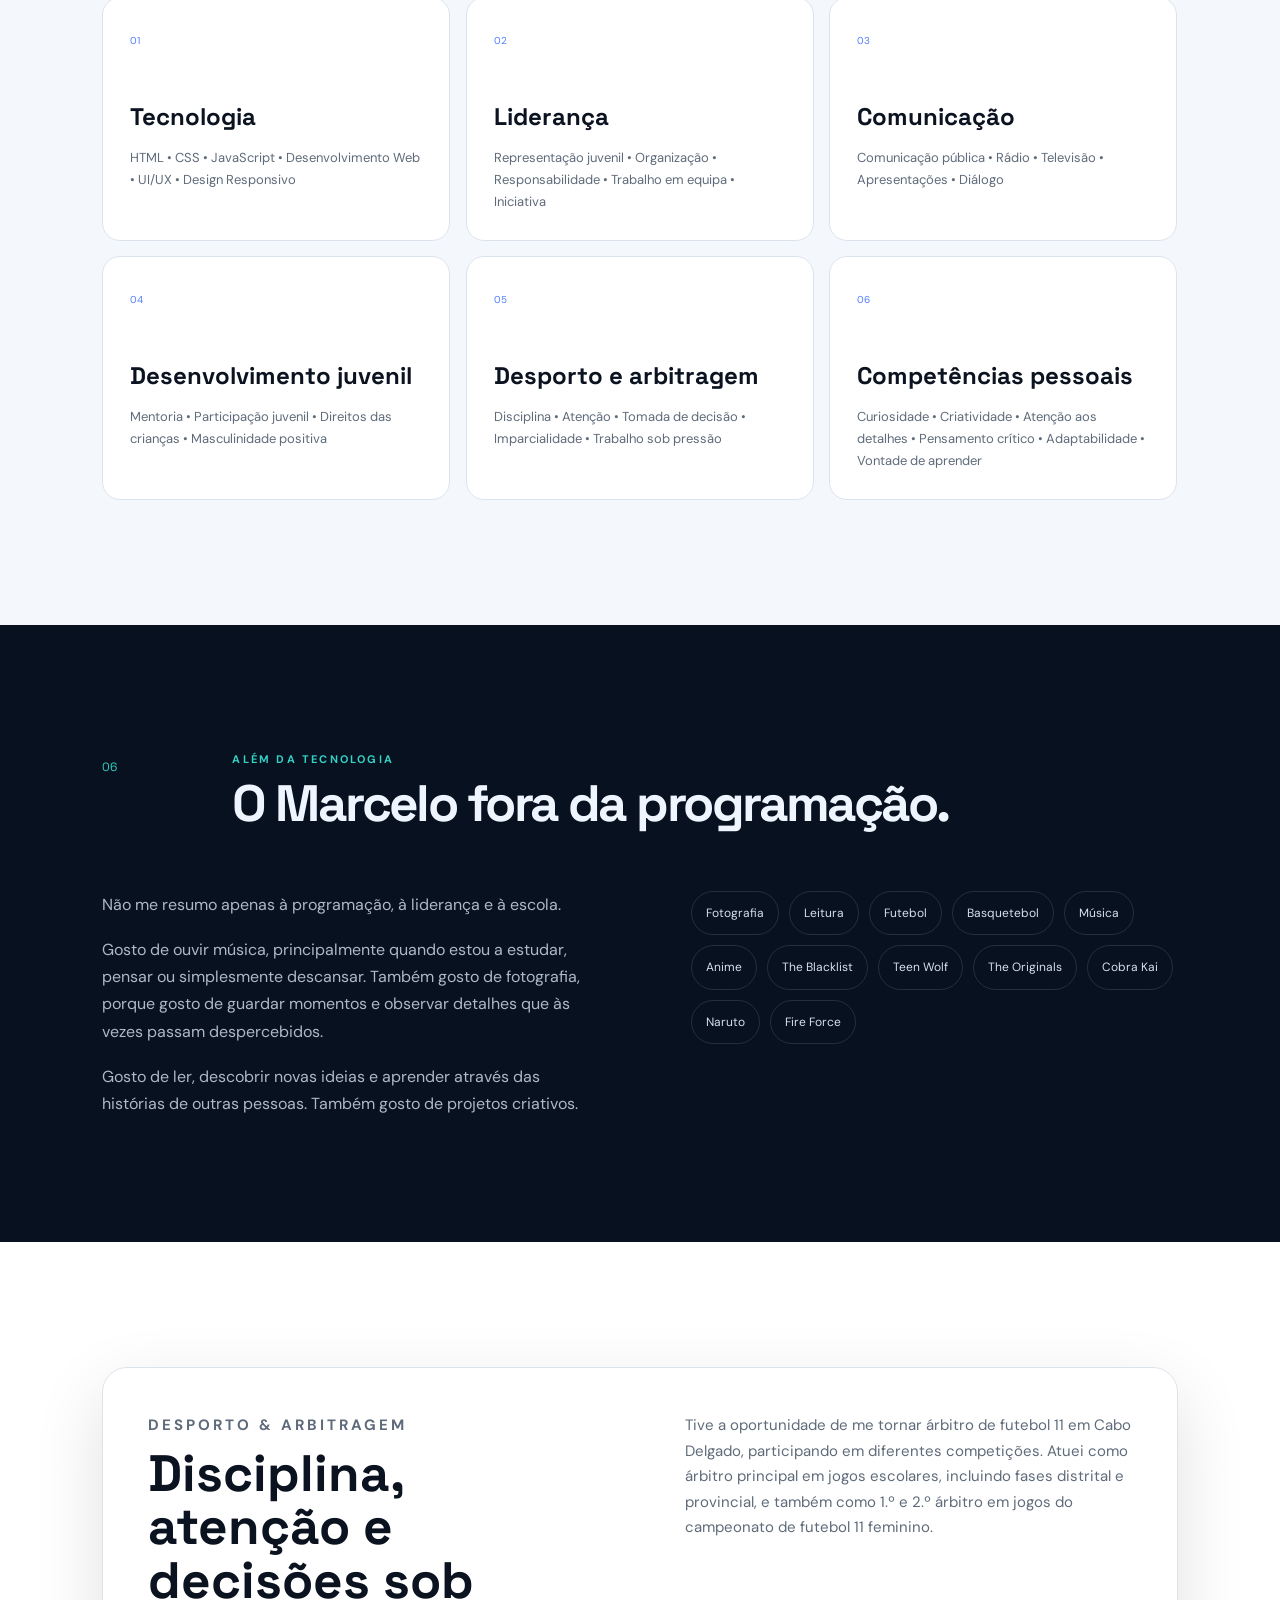
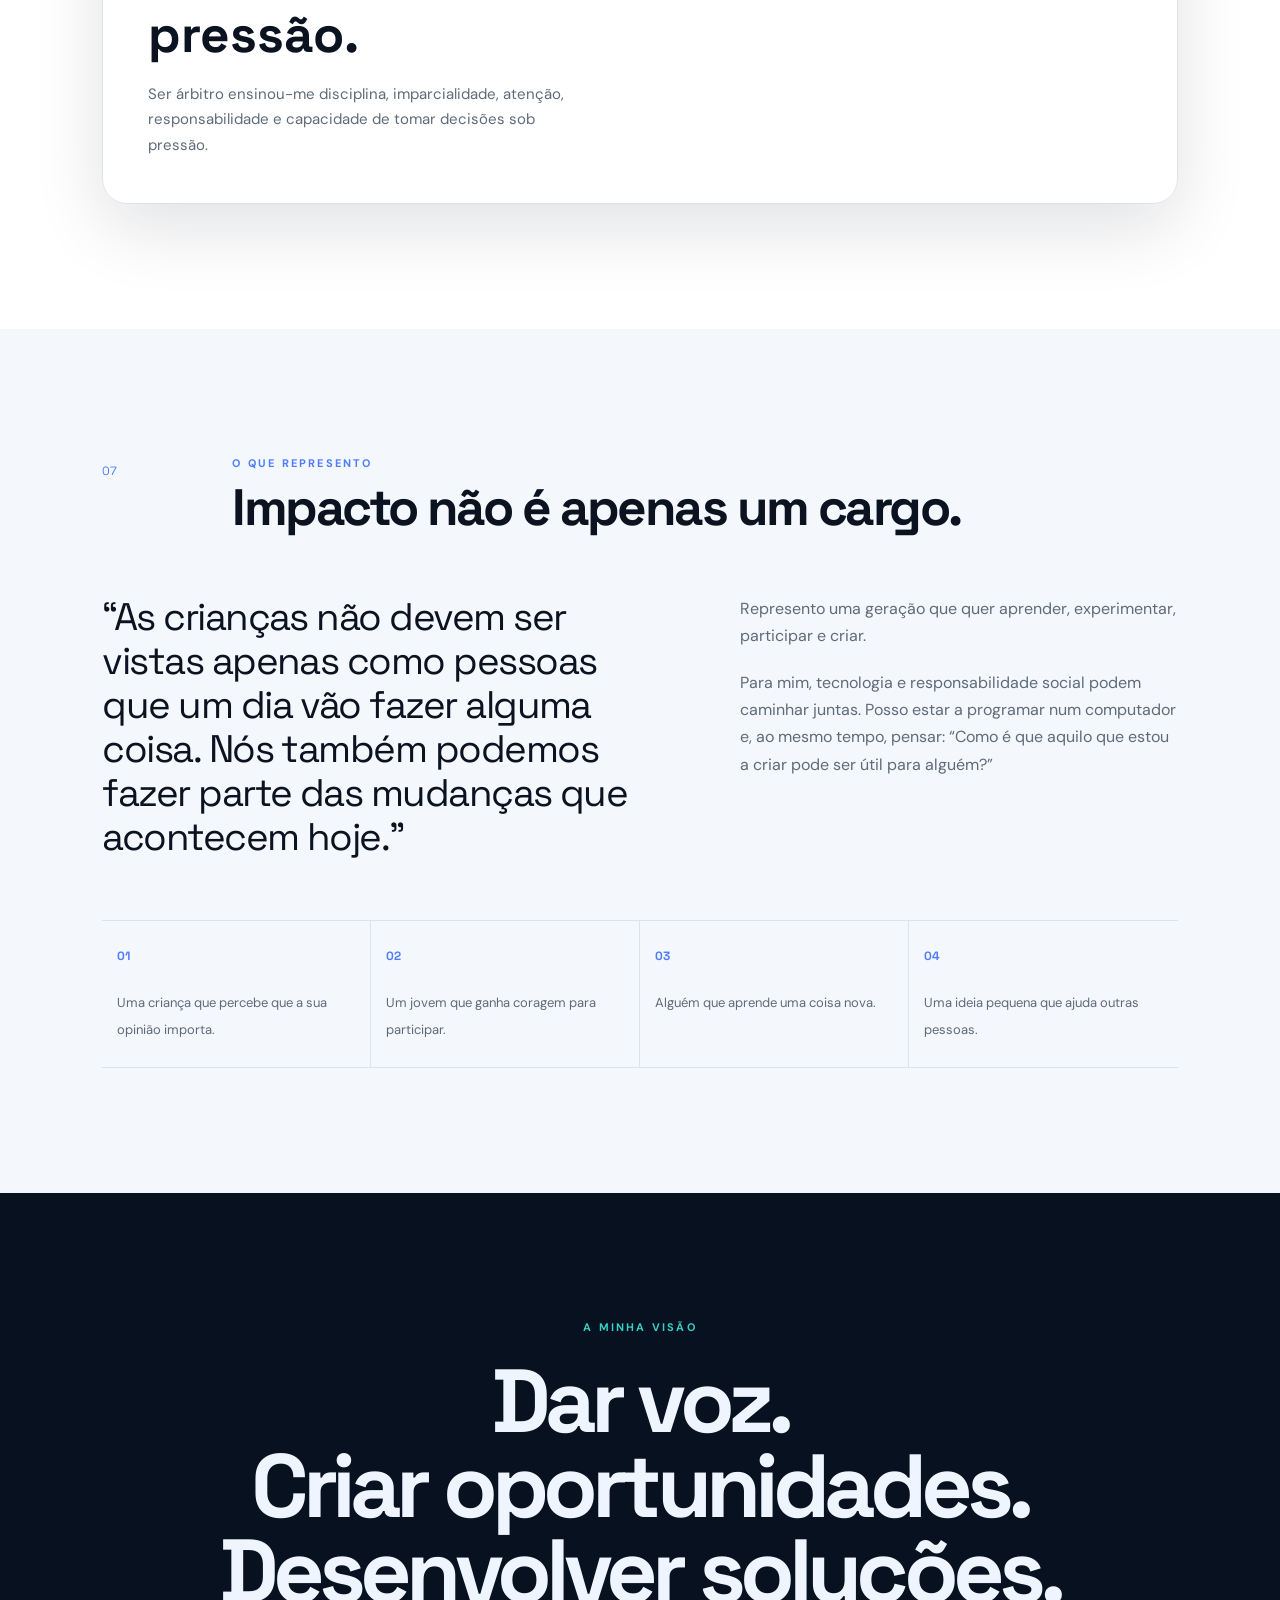
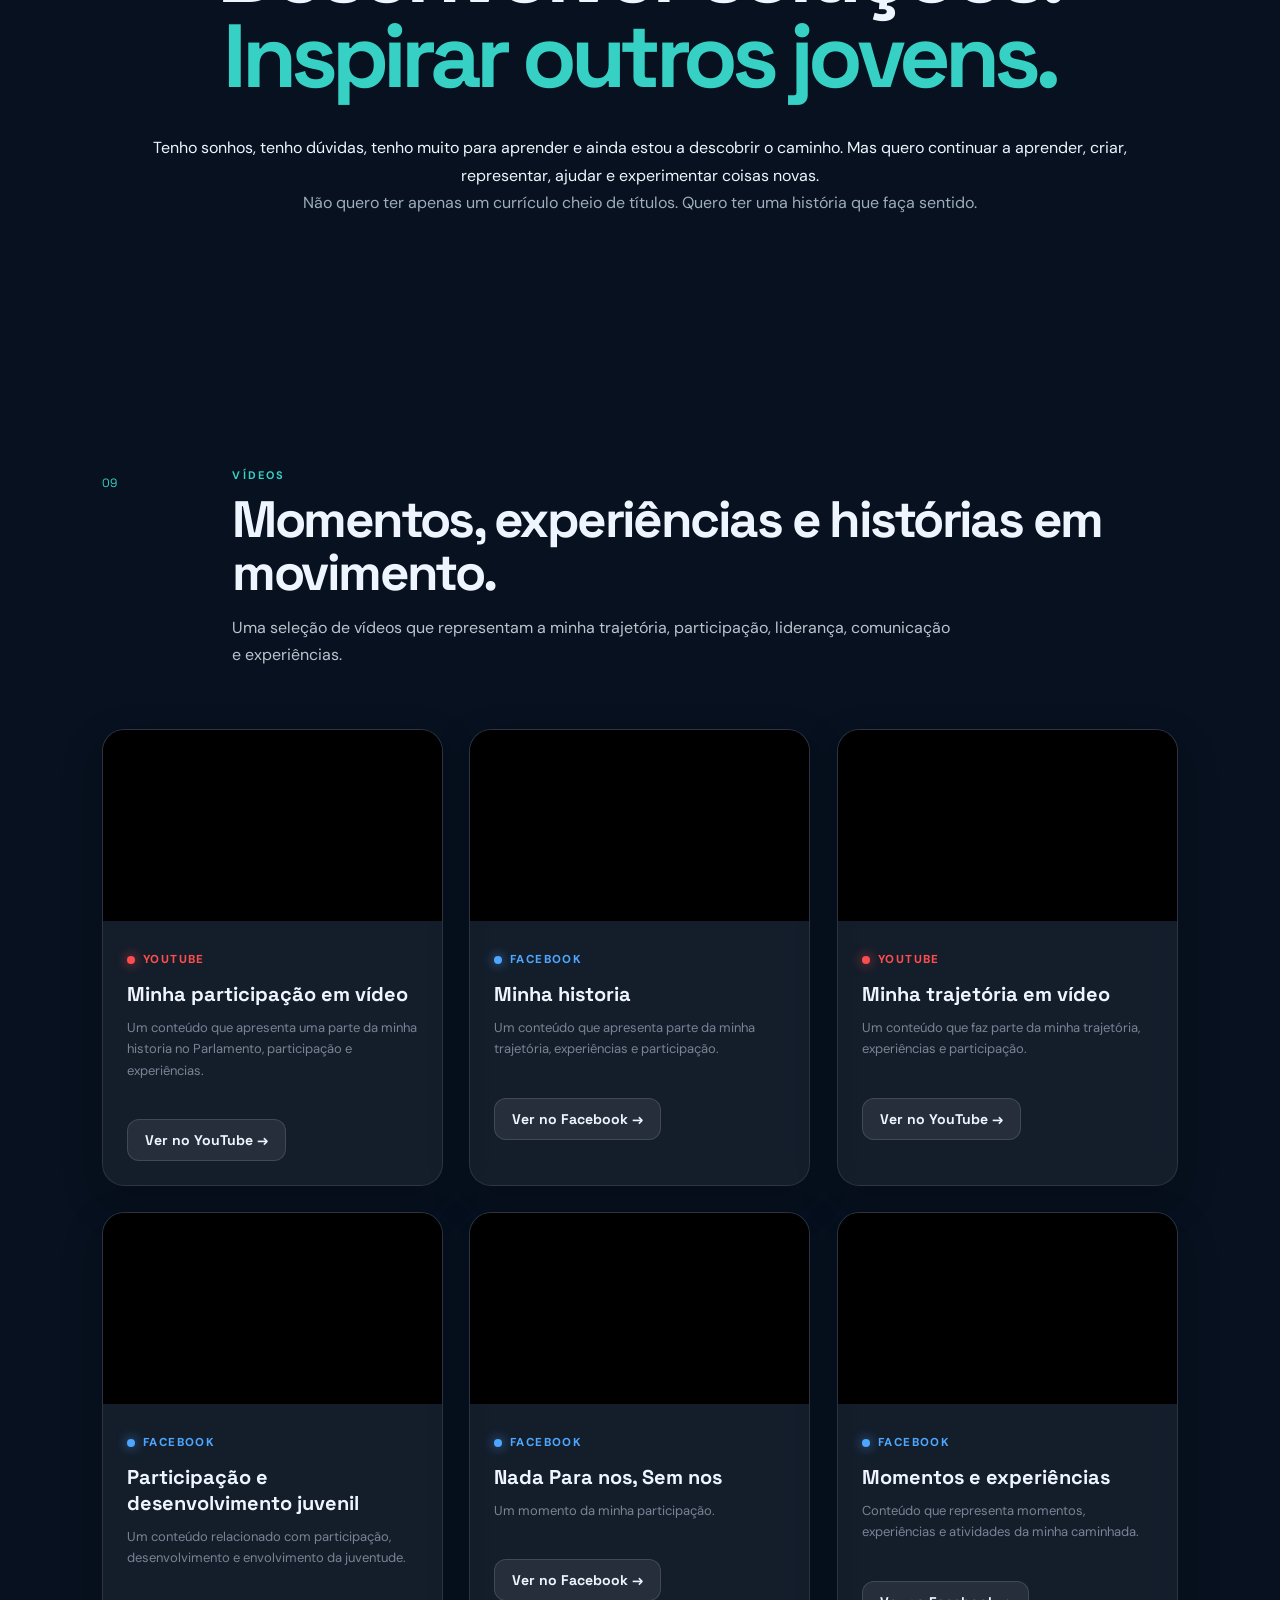
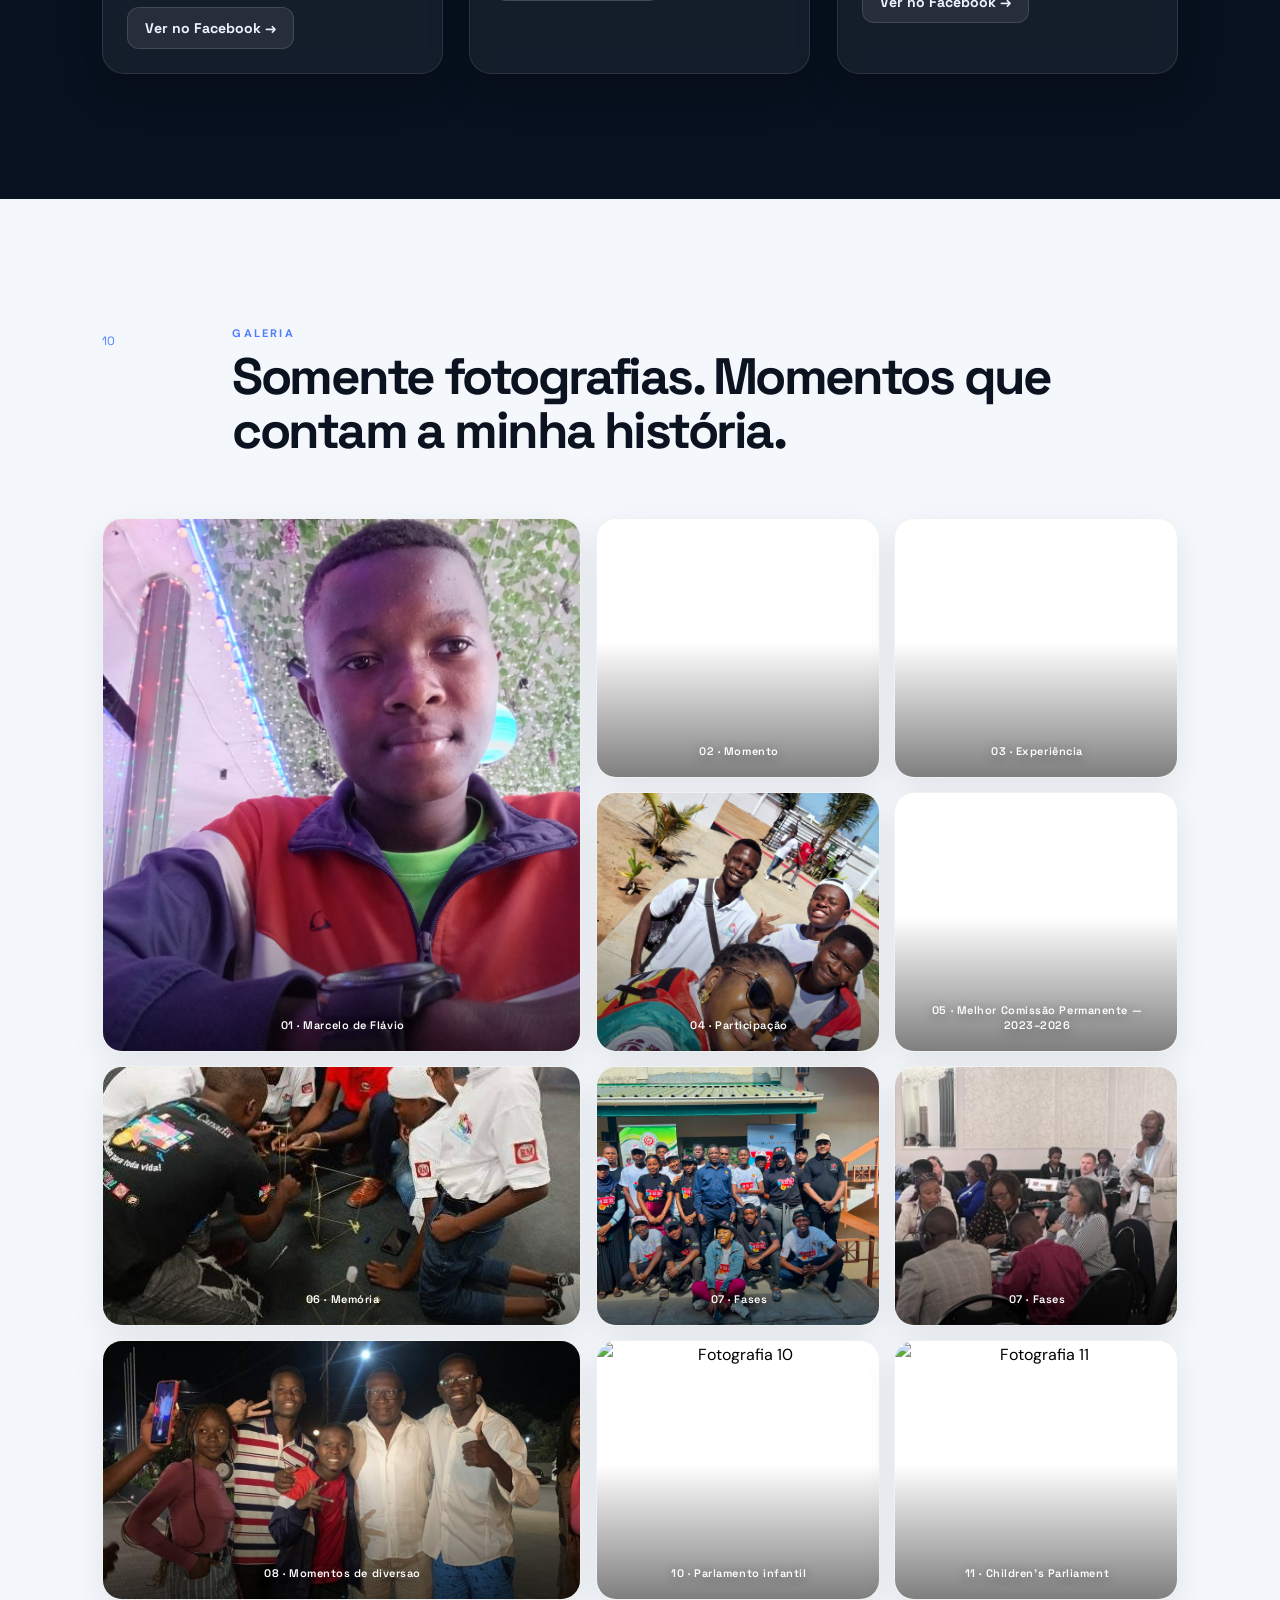
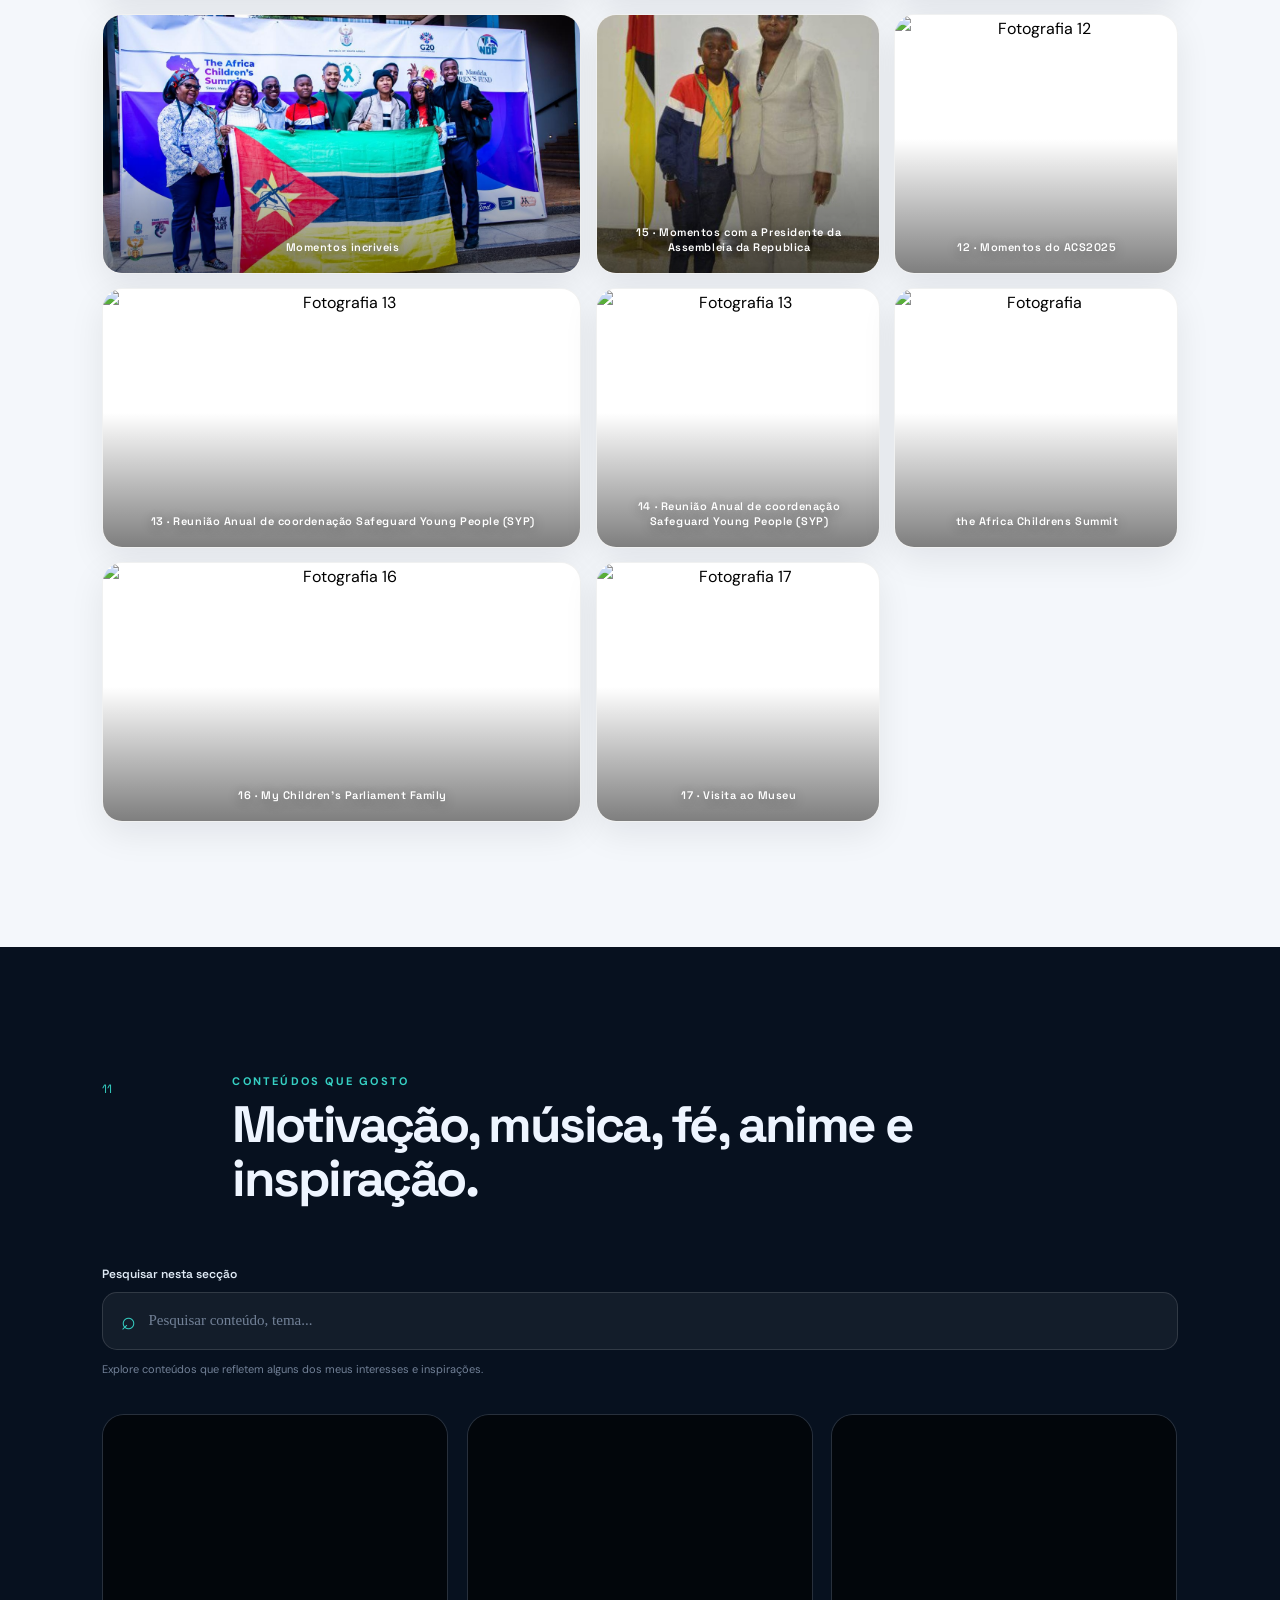
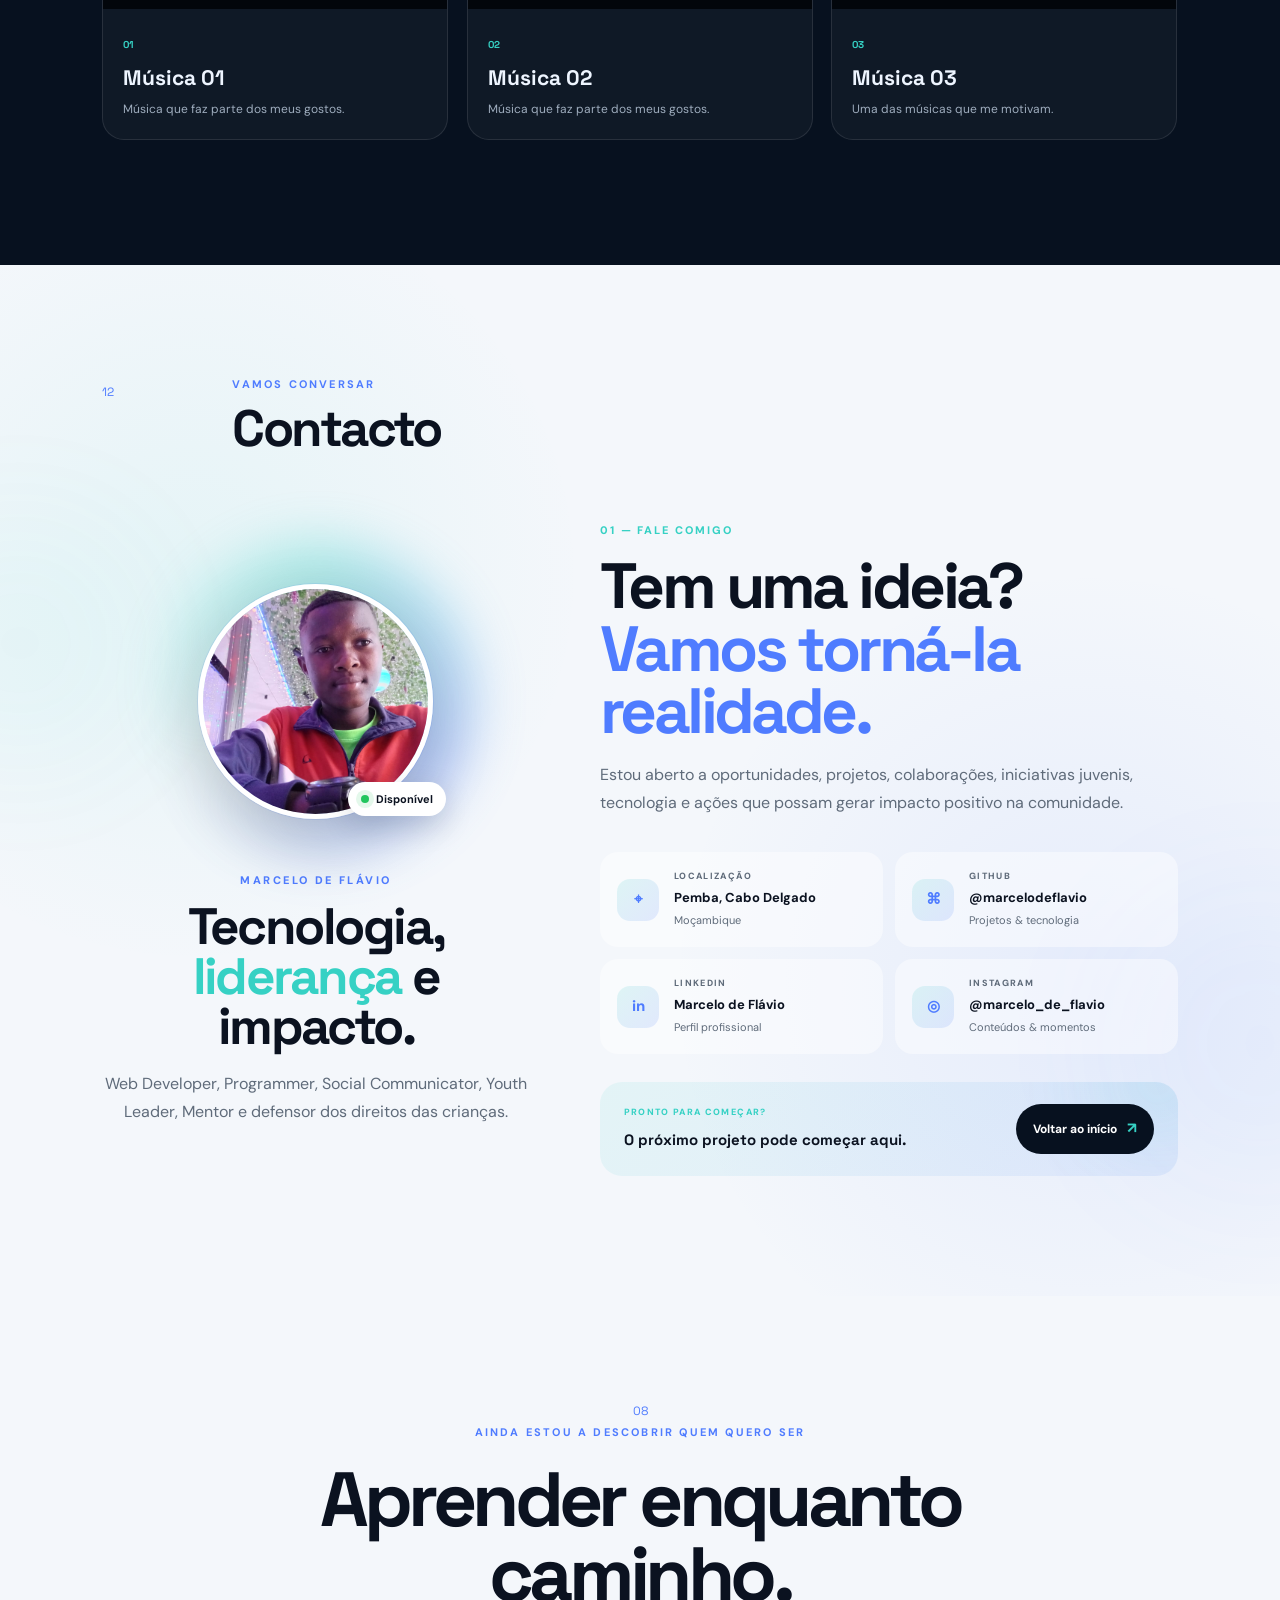
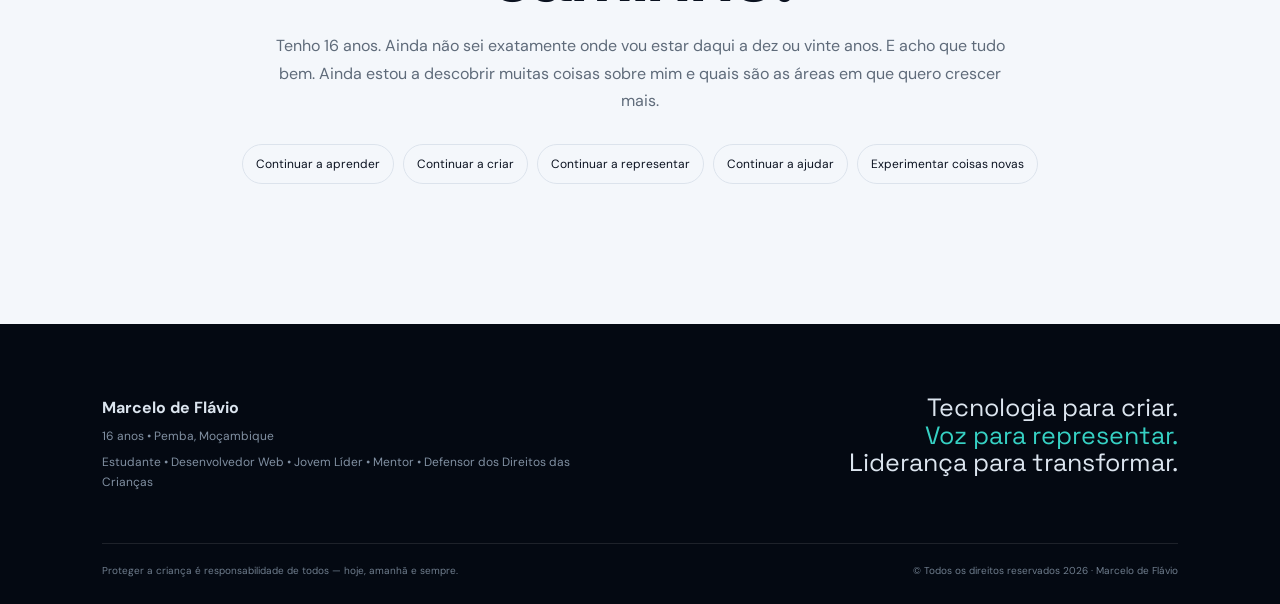
==== commit 10293175: "Update background image URL in index.html" ====
--- a/index.html
+++ b/index.html
@@ -277,7 +277,7 @@
     ========================= -->
     <article
       class="story-card reveal"
-      style="background-image: url('PP2.jpg');"
+      style="background-image: url('.jpg');"
     >
 
       <span>02</span>
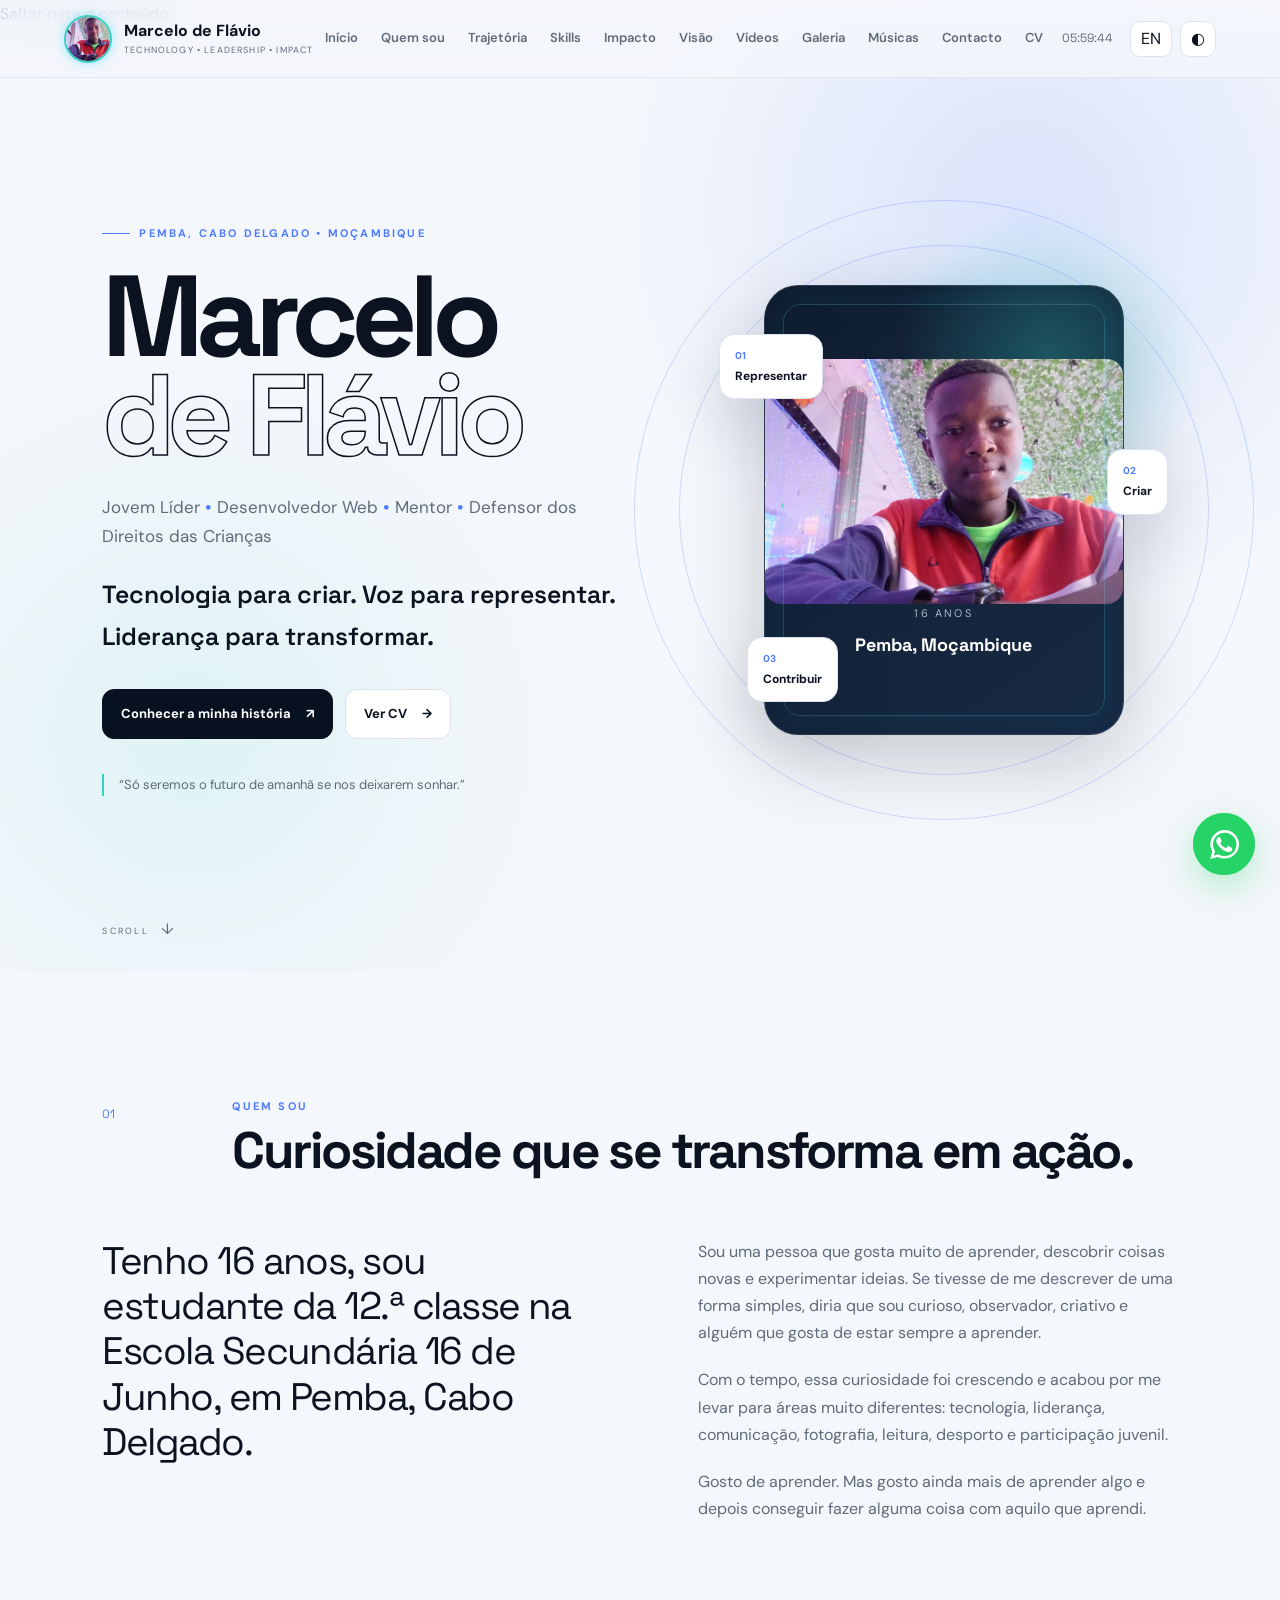
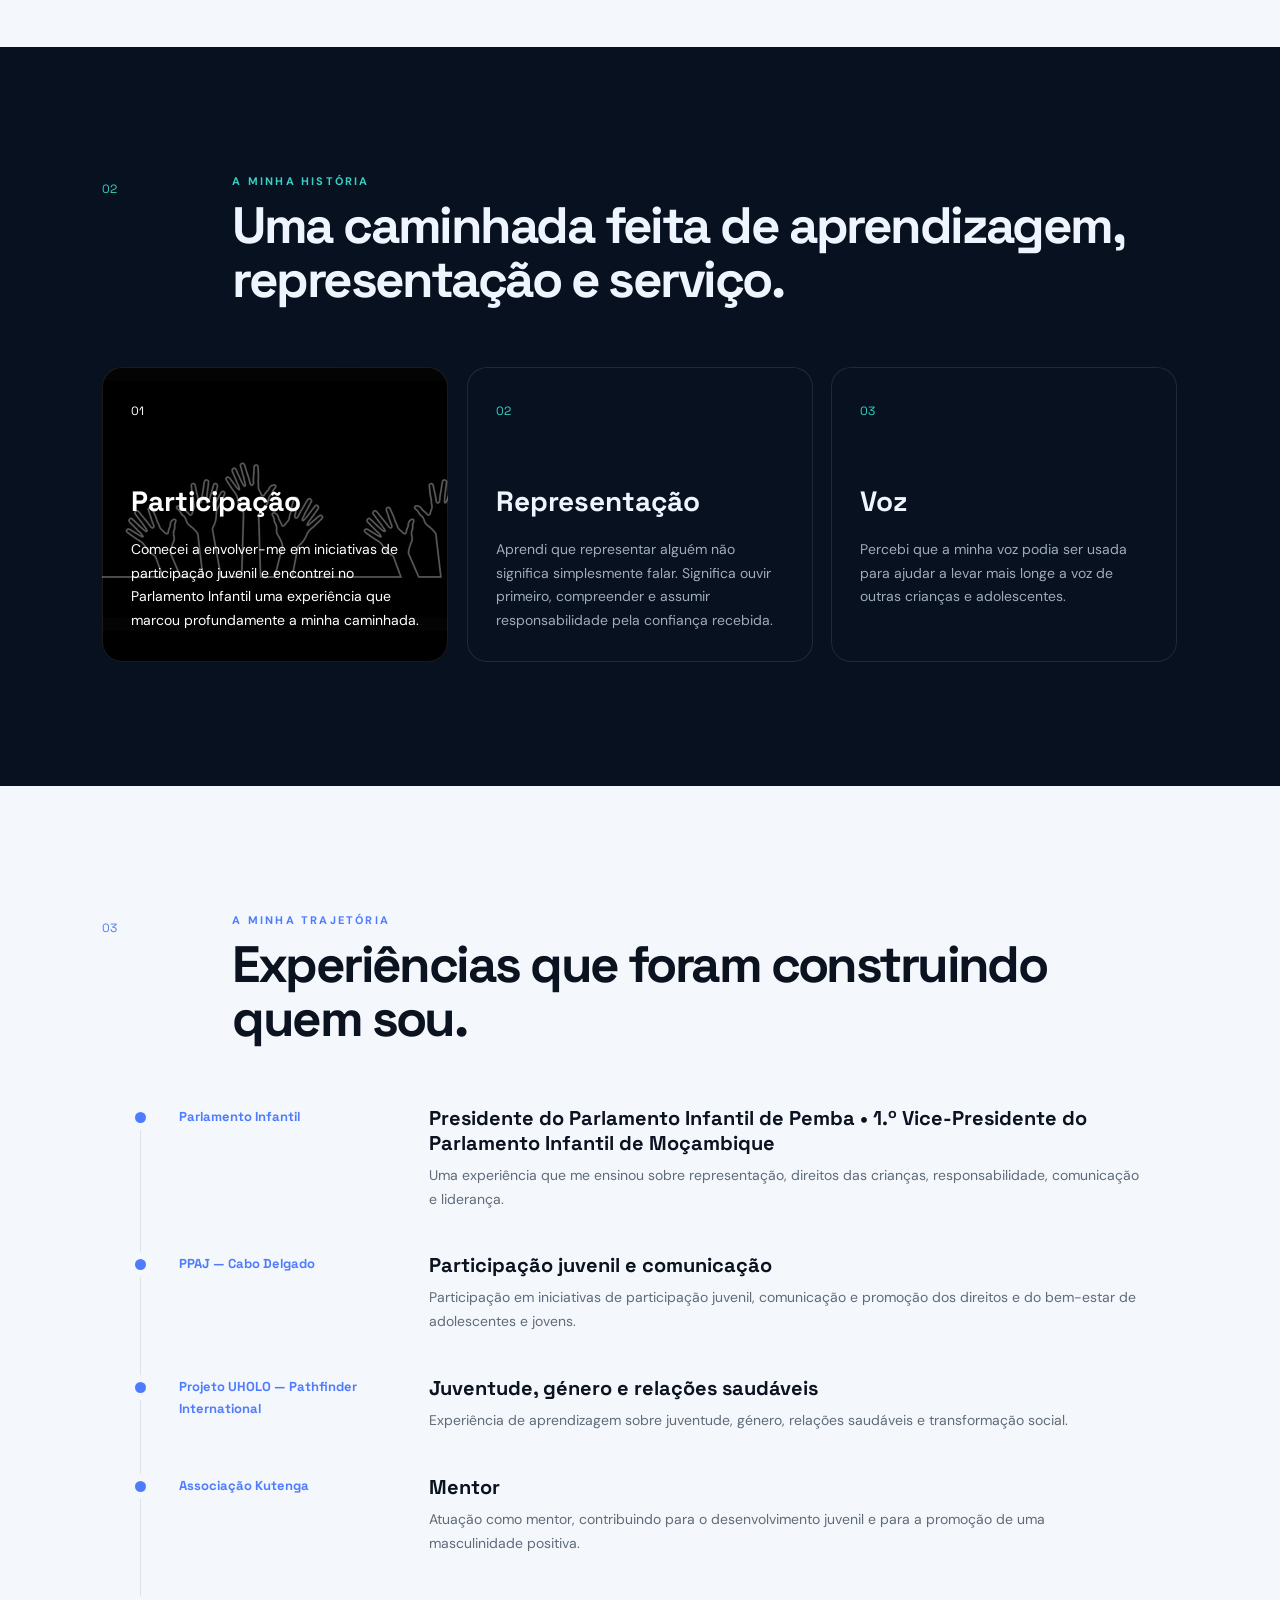
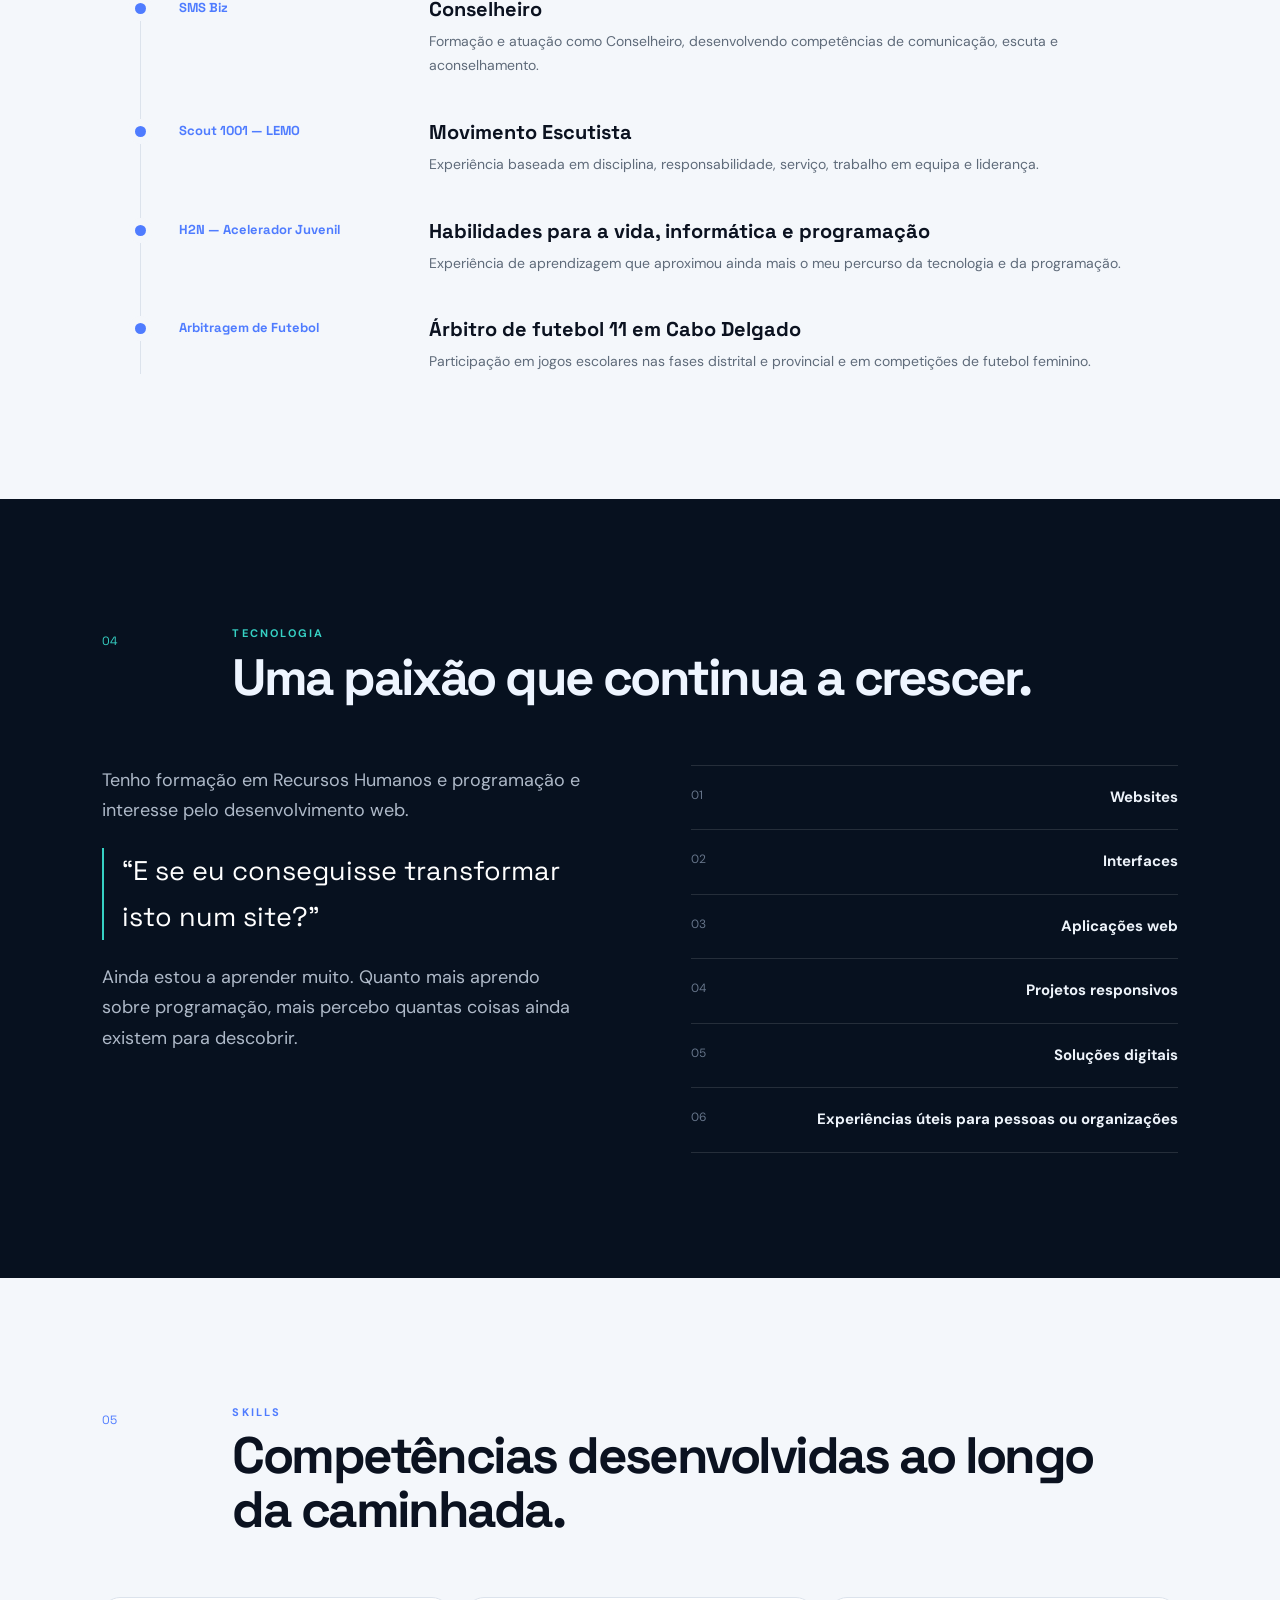
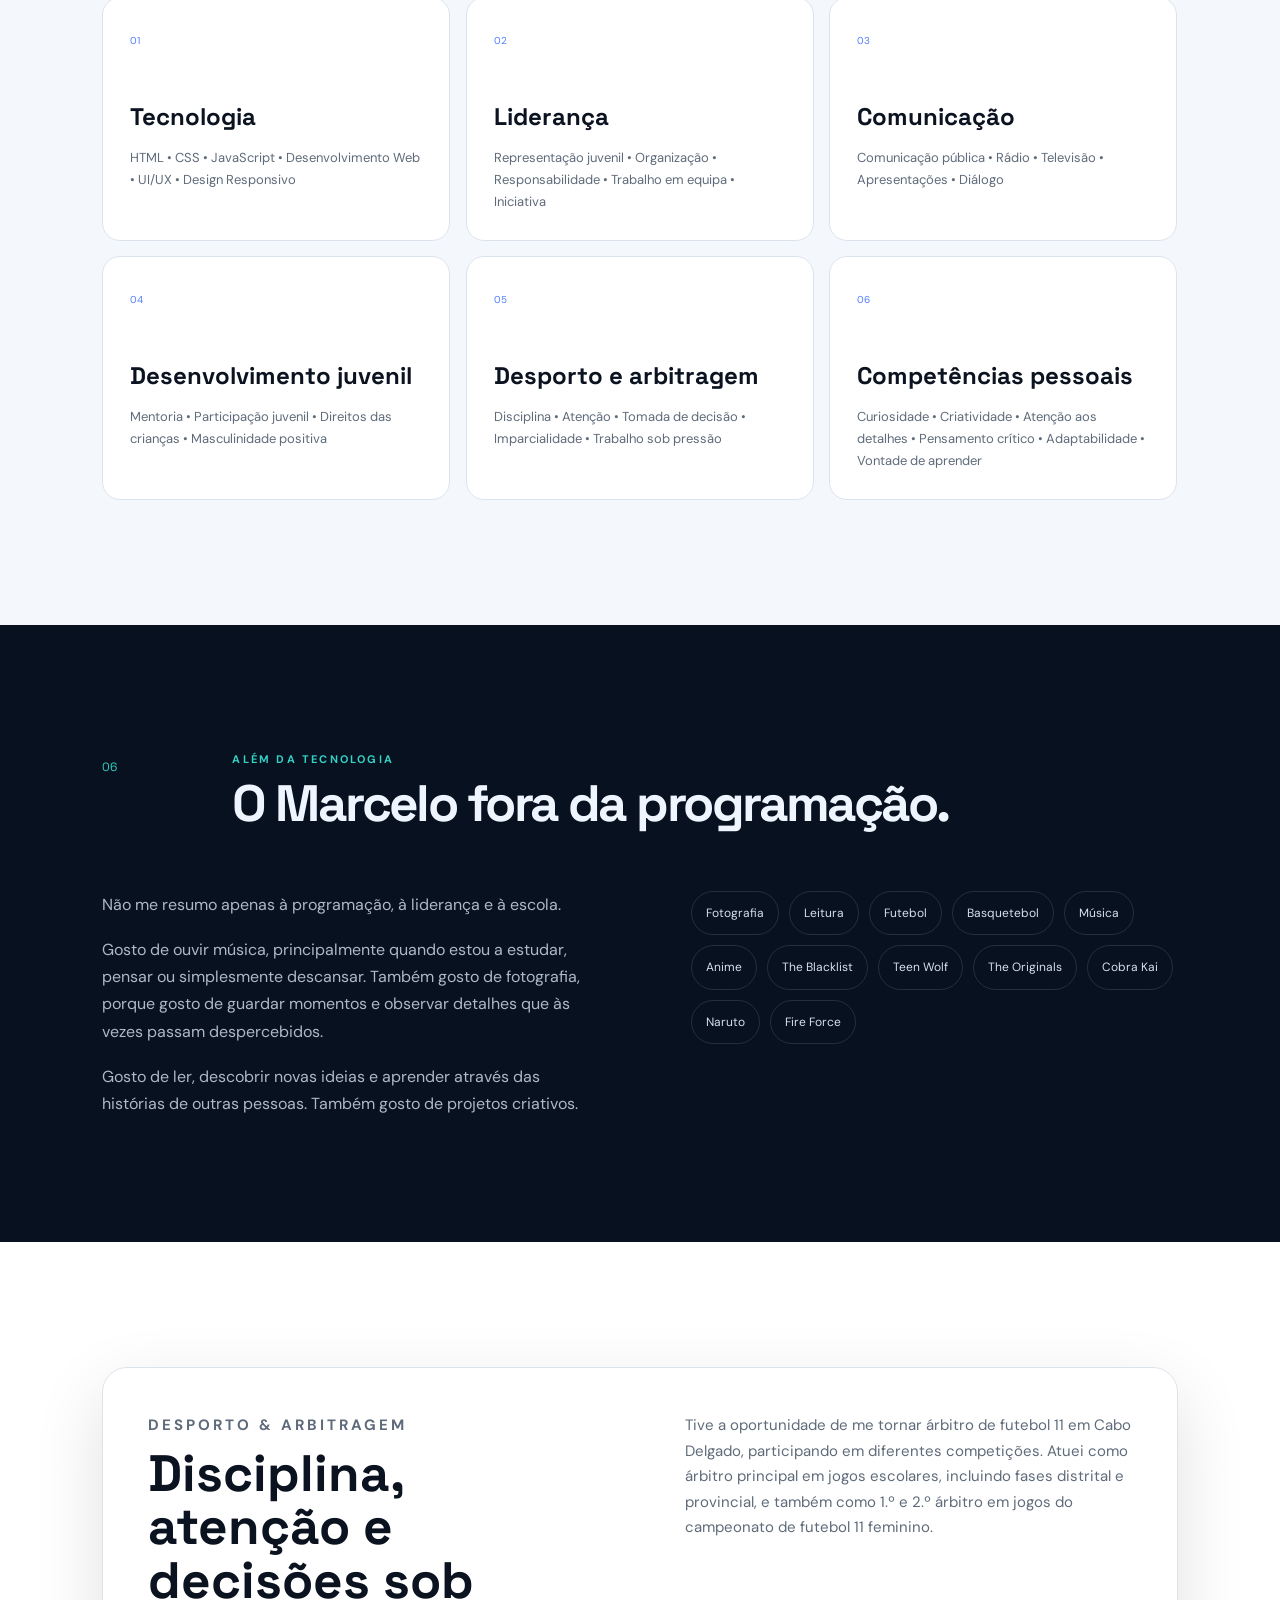
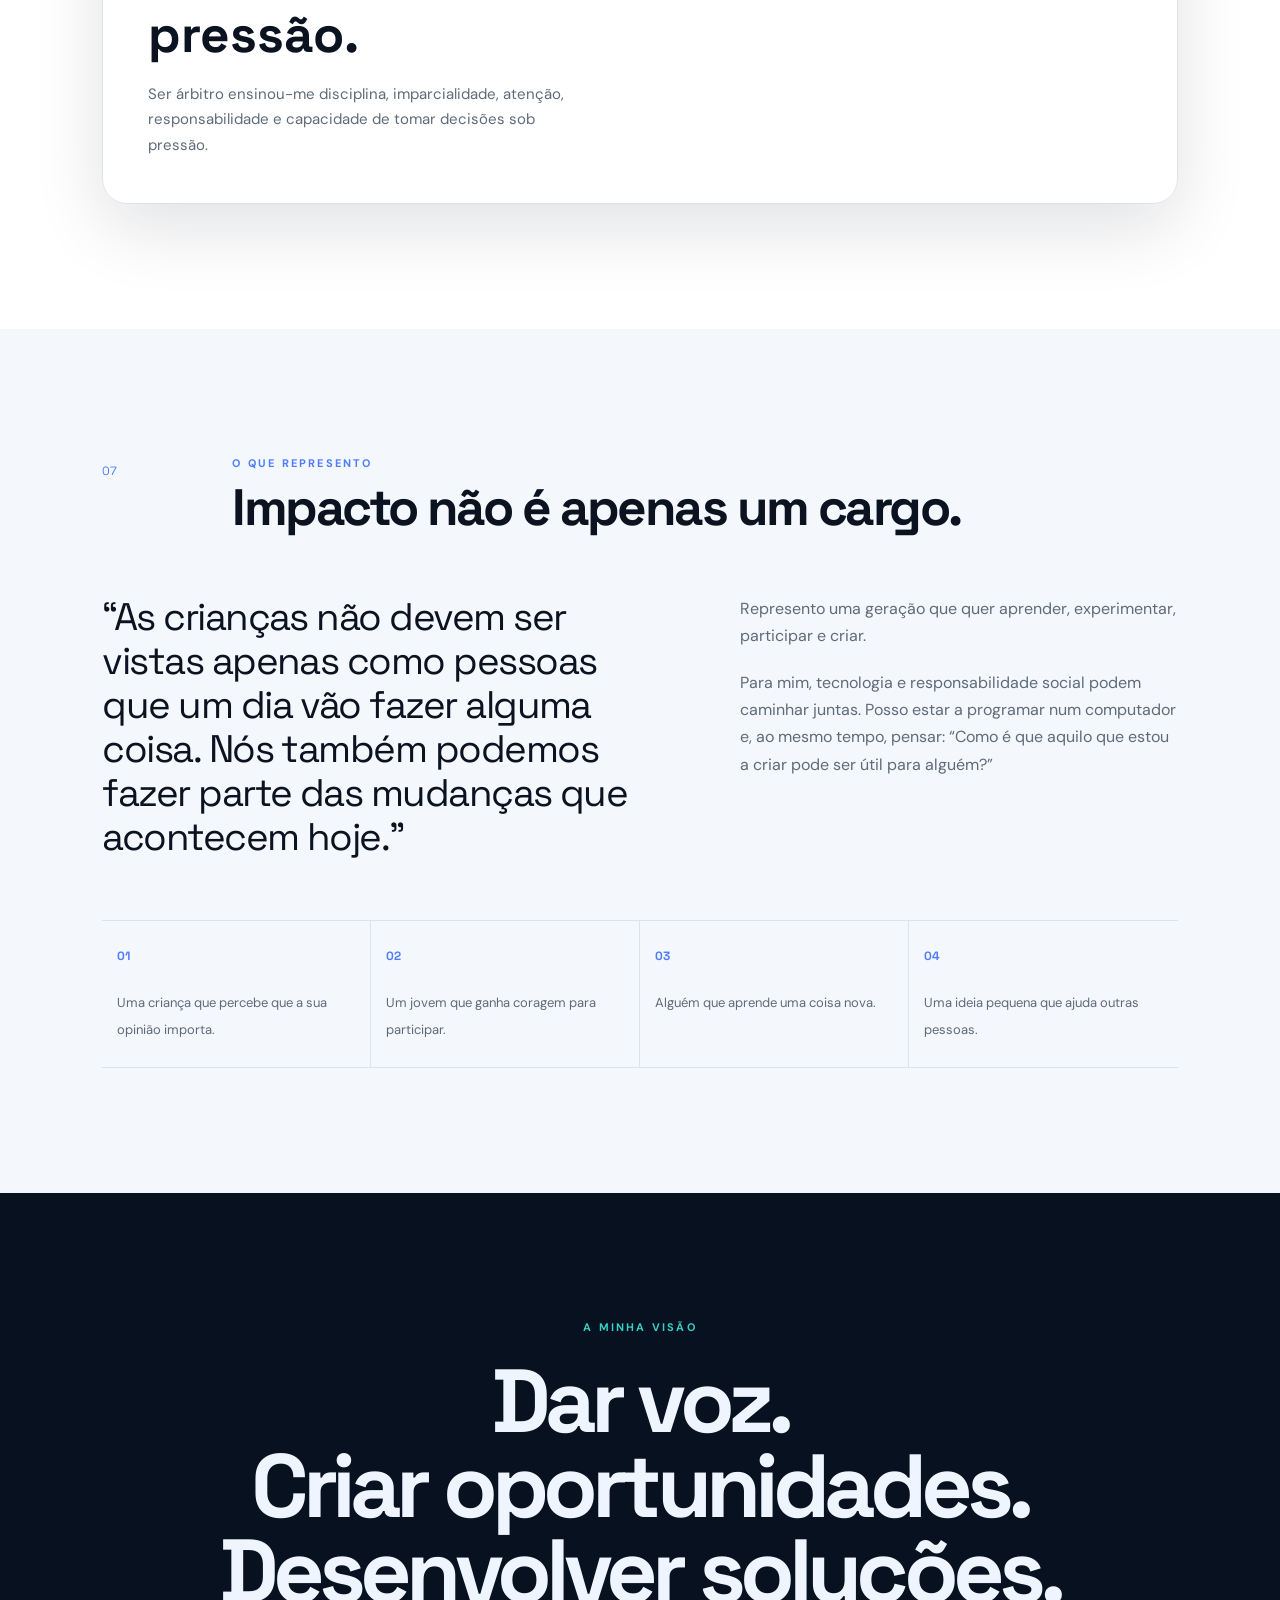
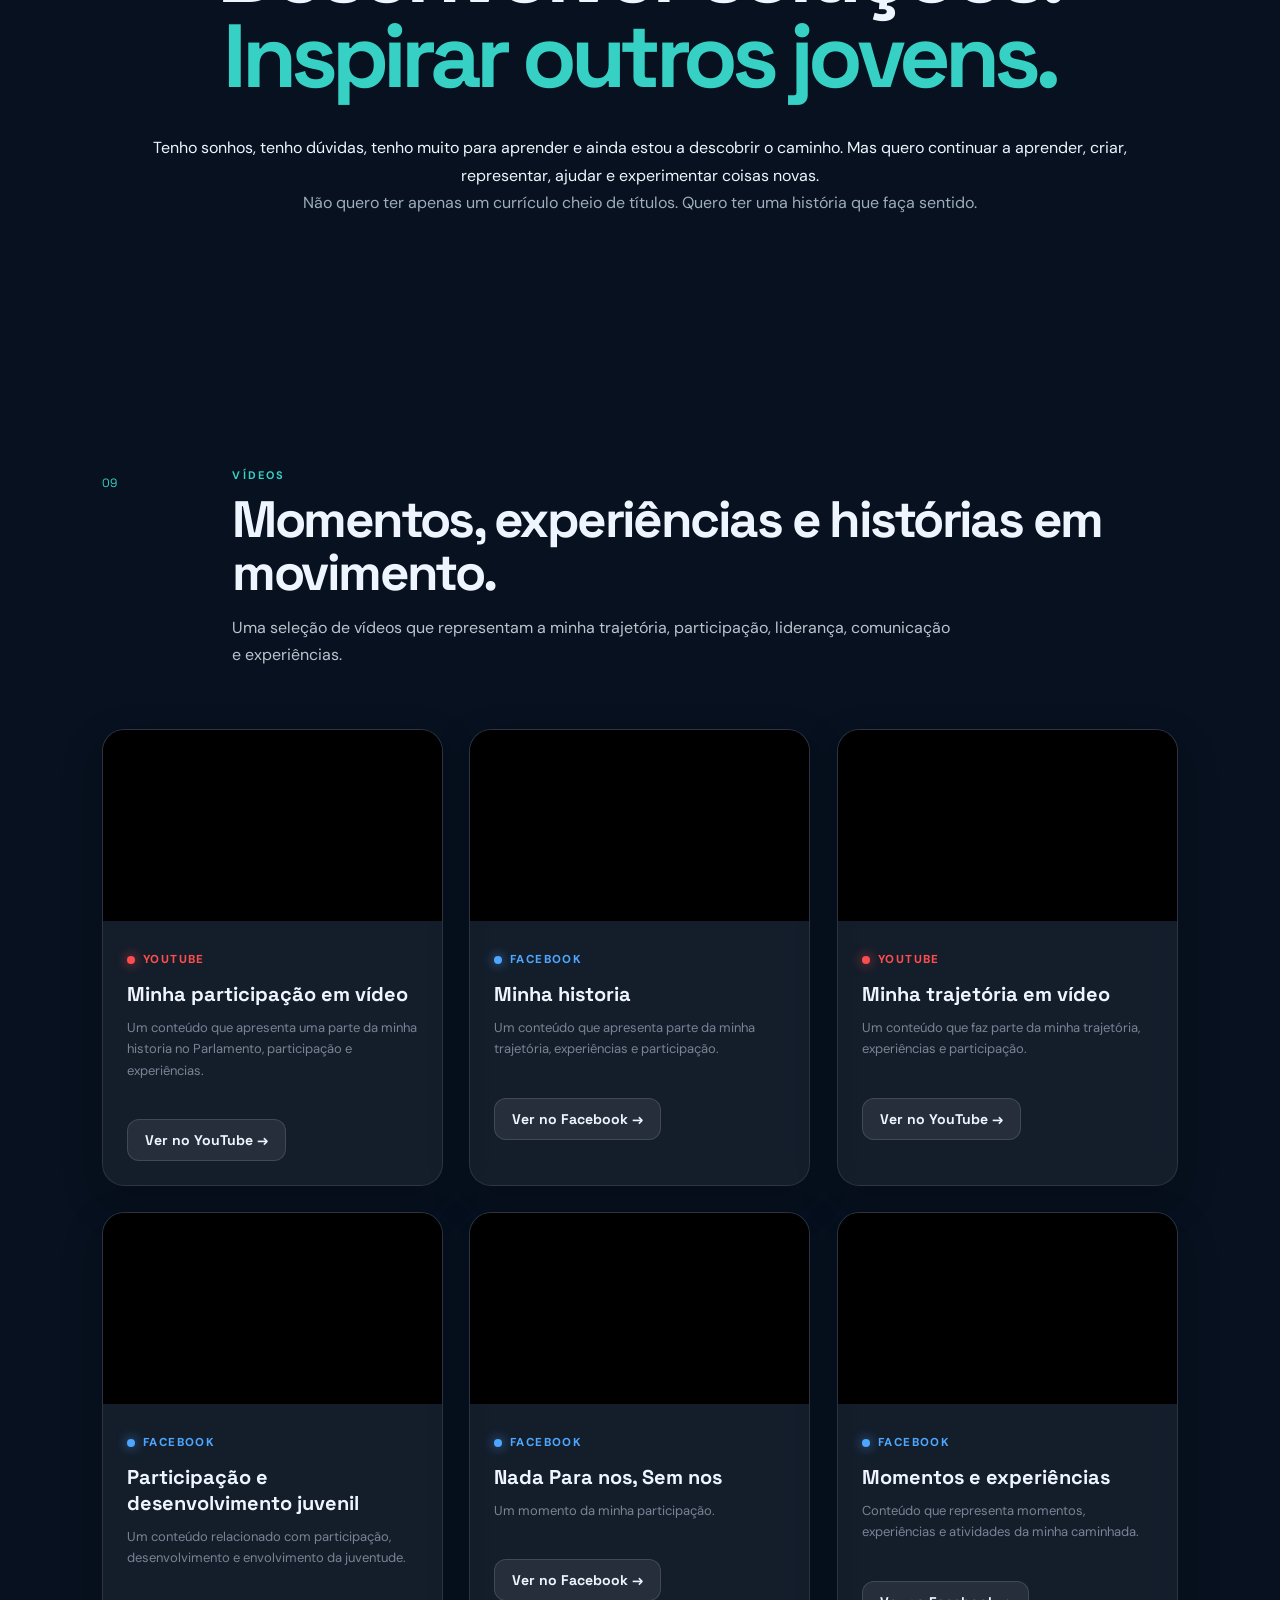
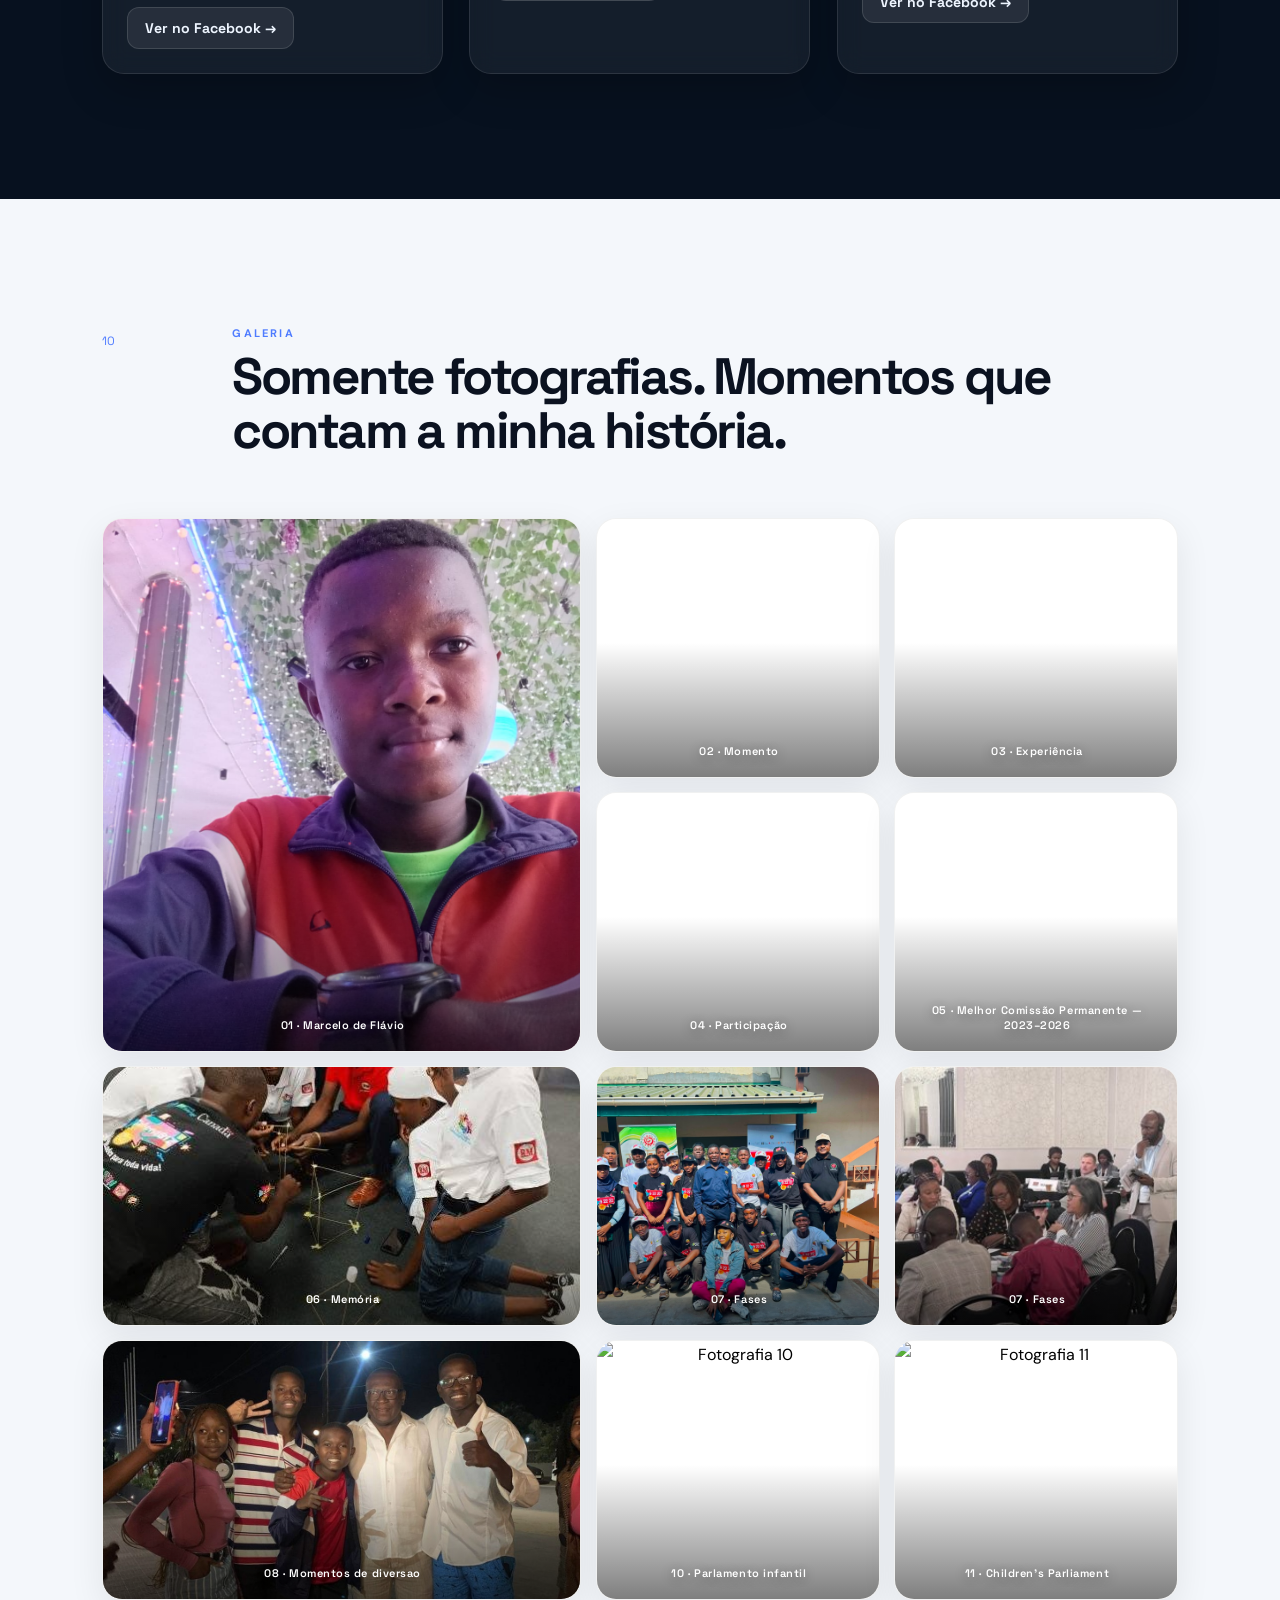
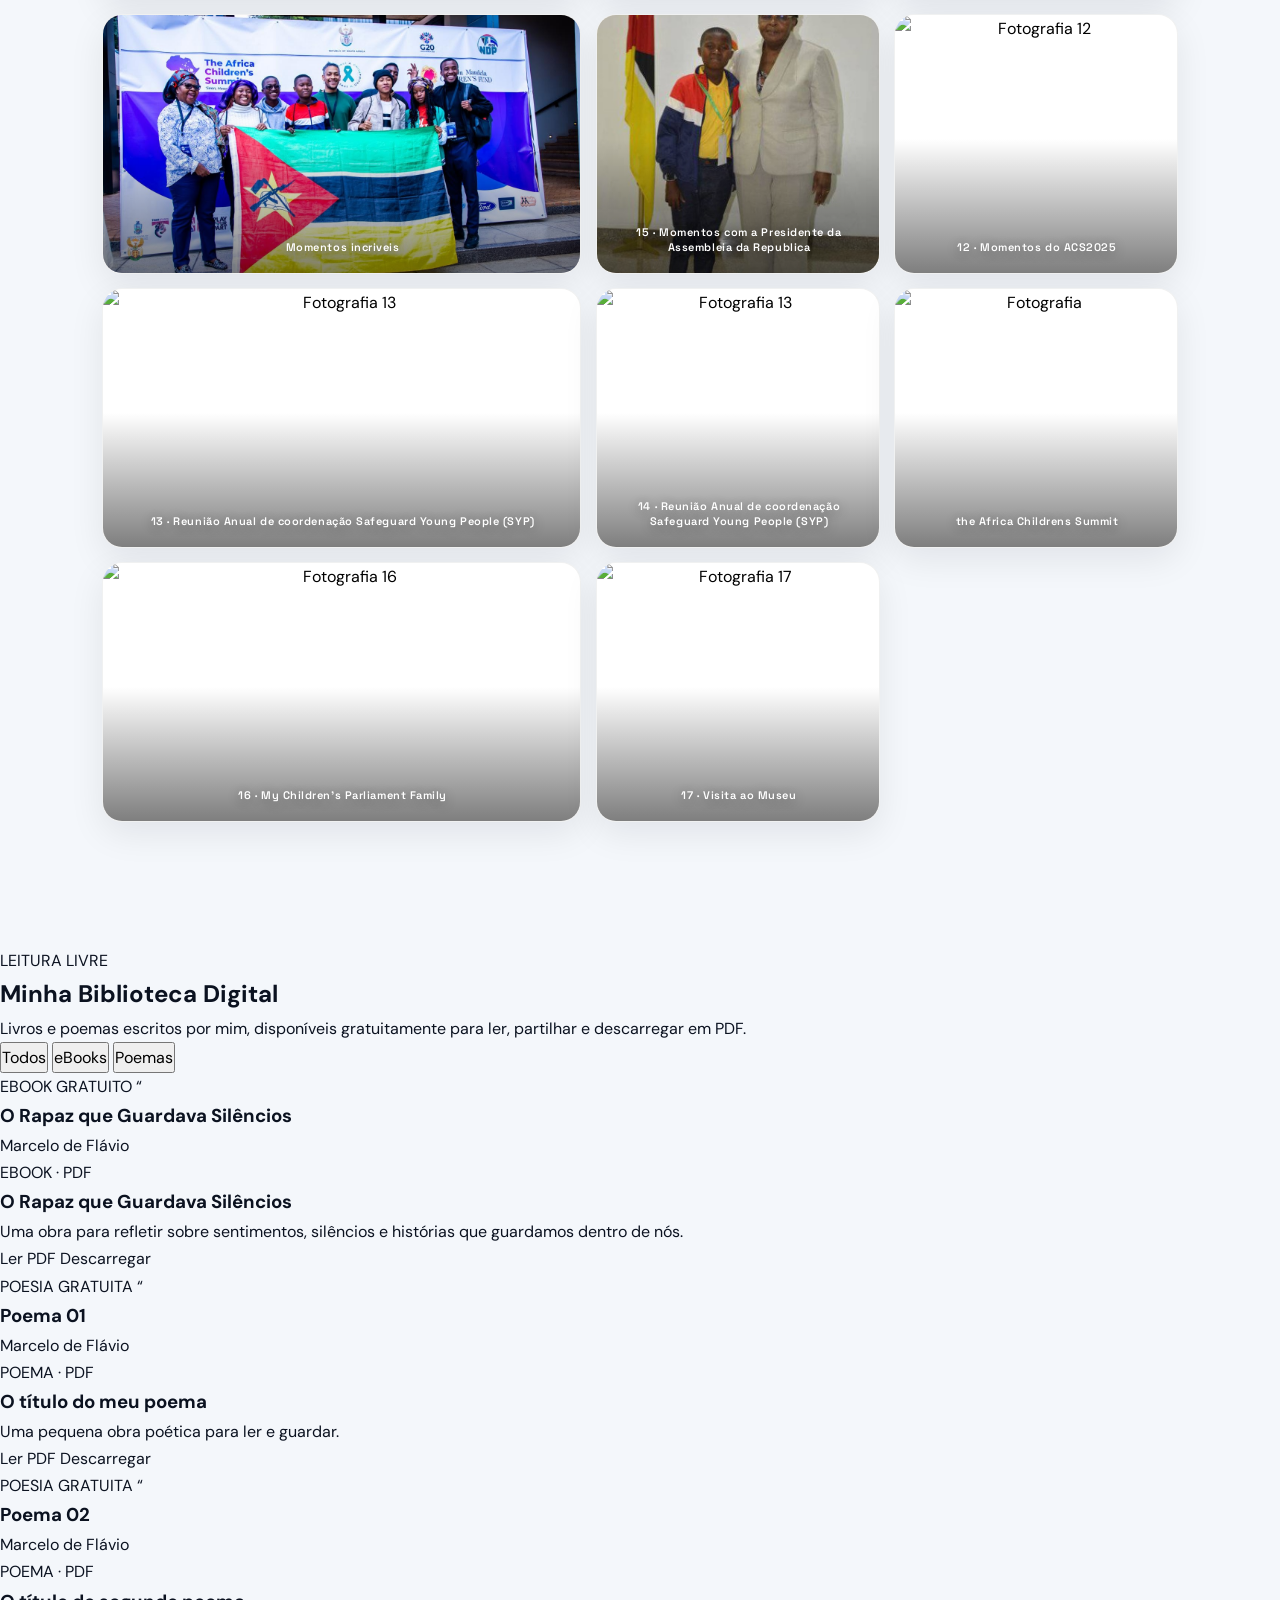
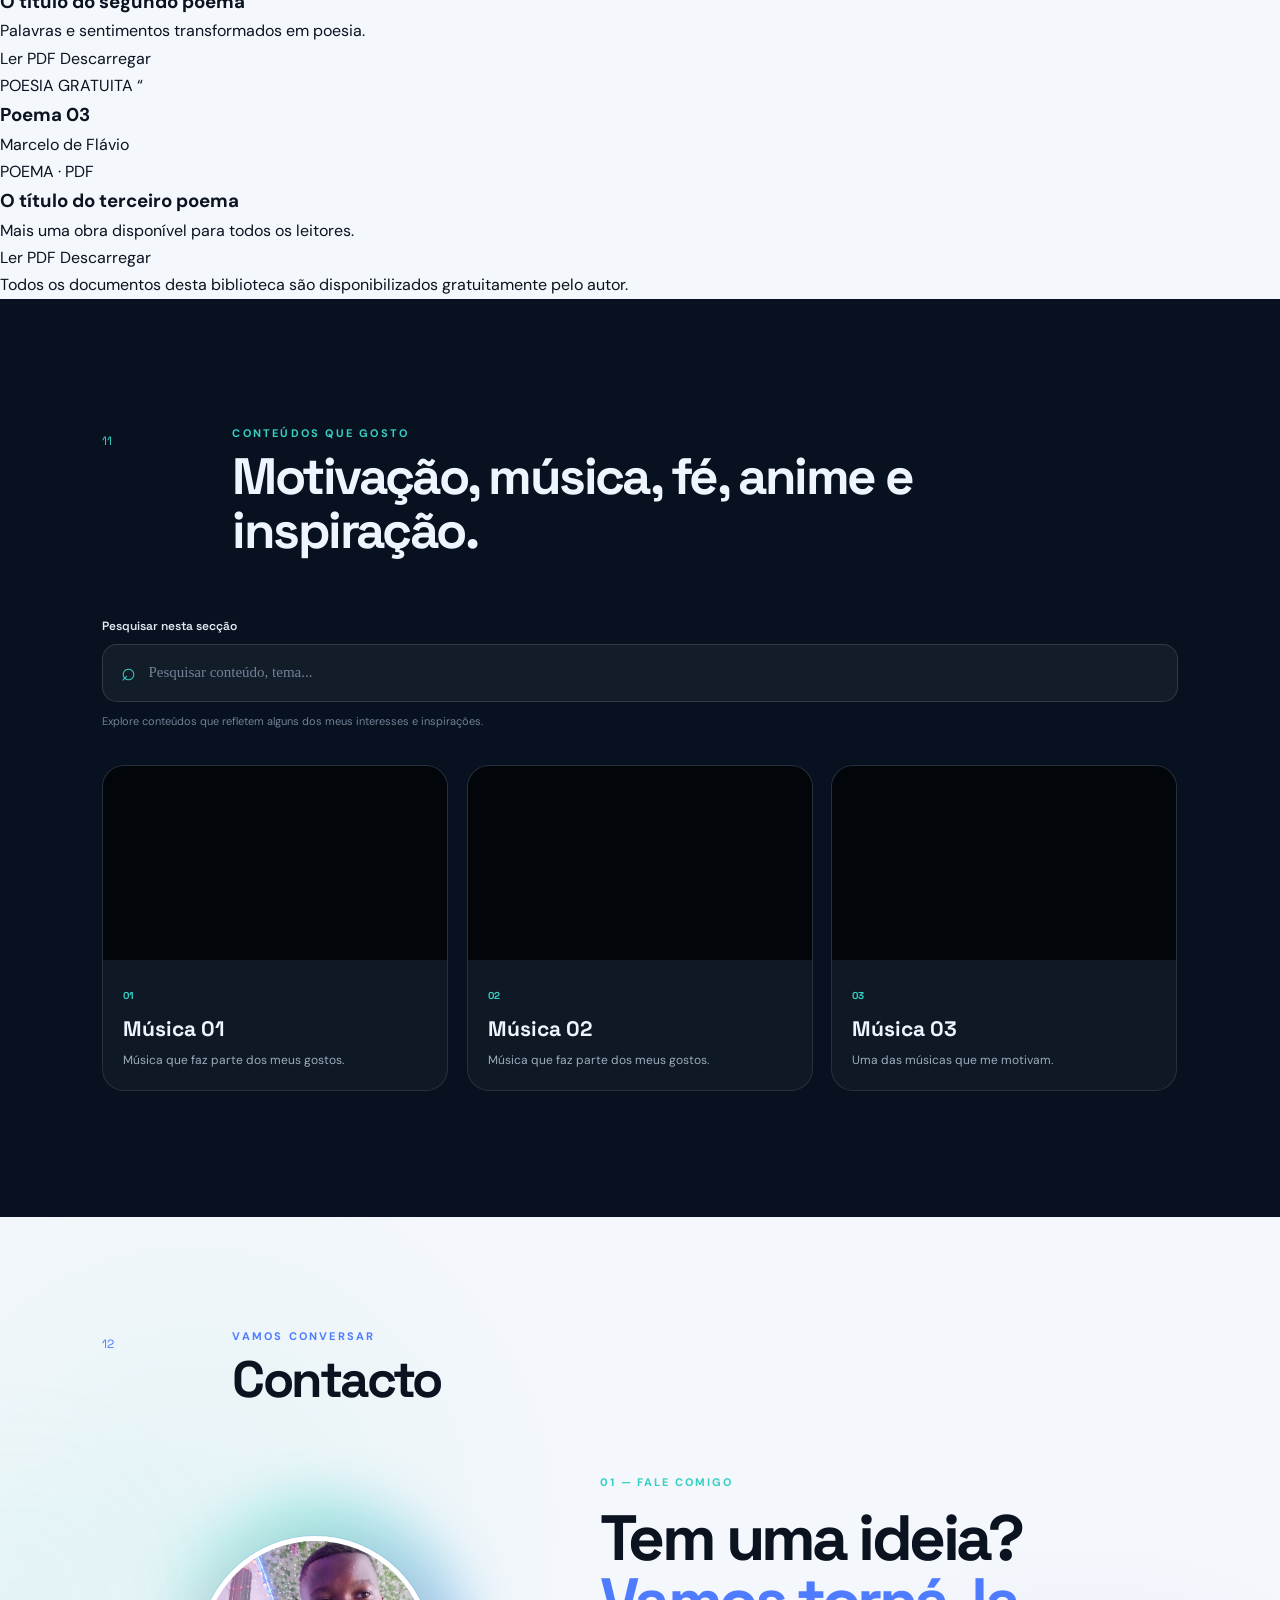
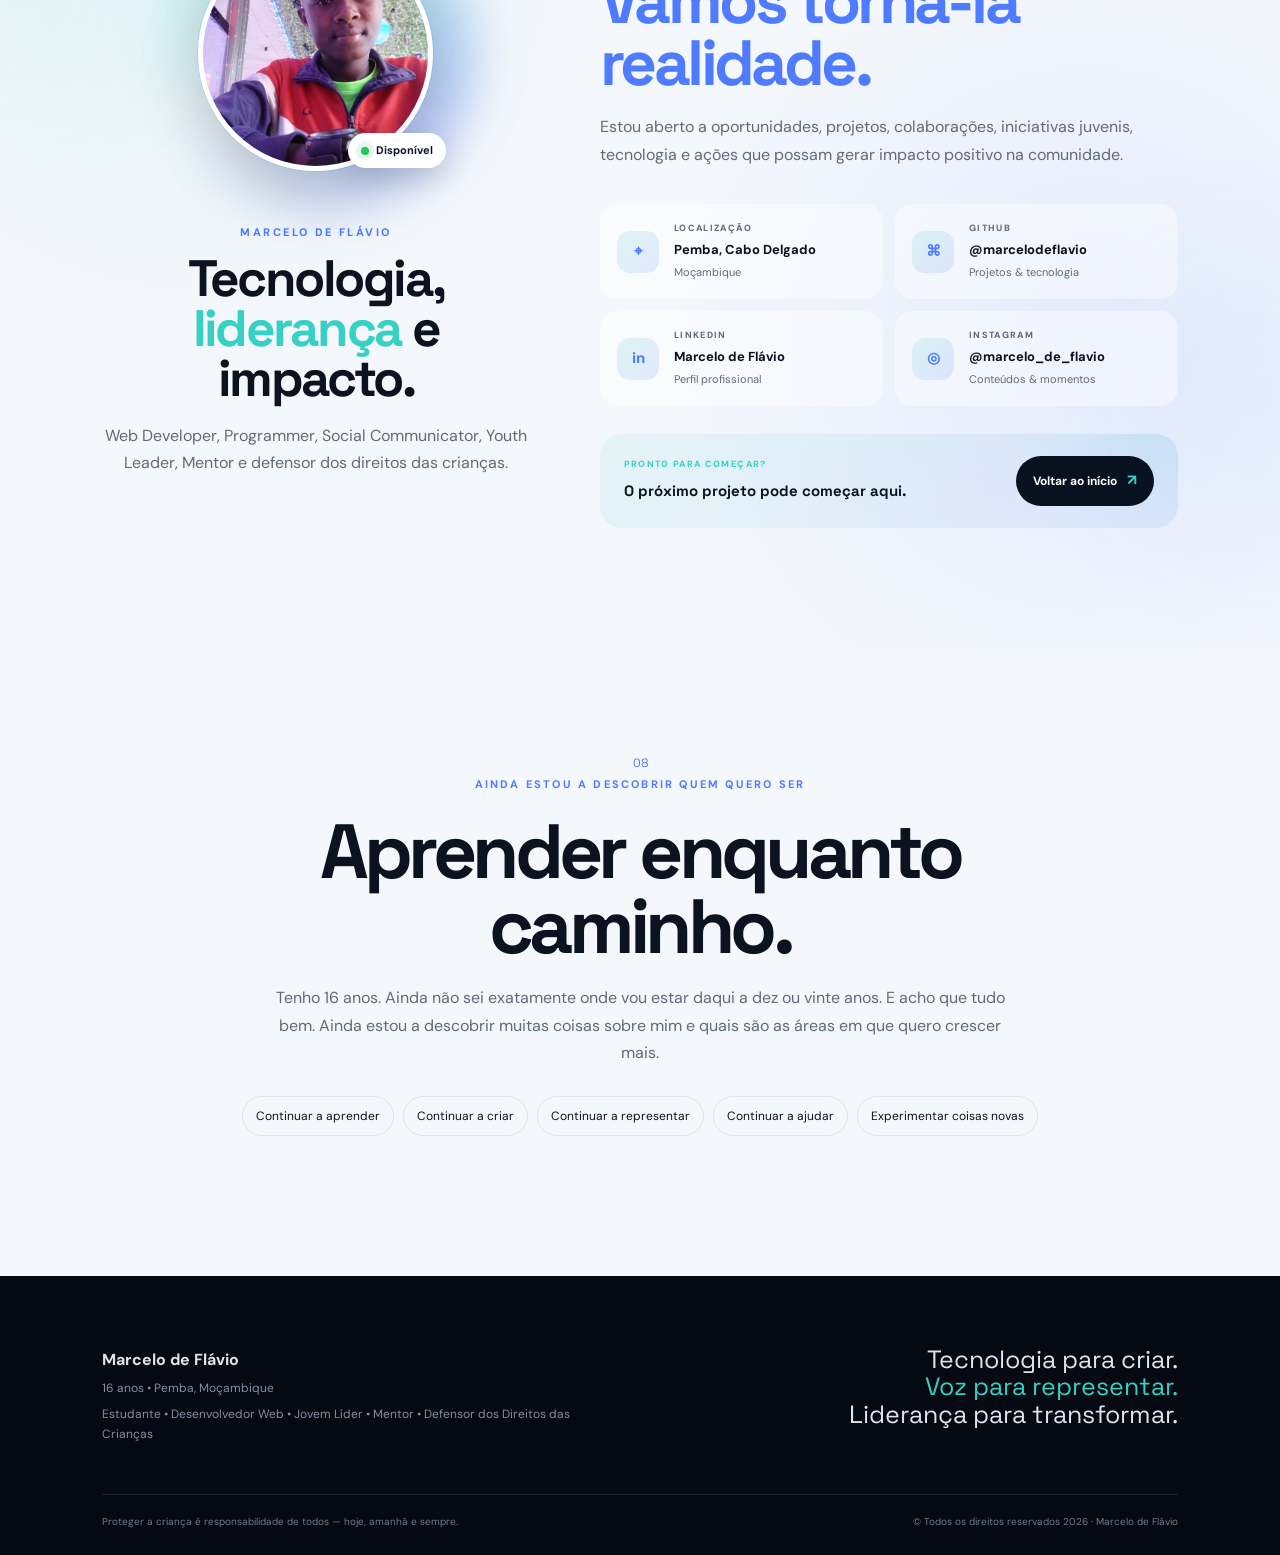
==== commit b478c896: "Update image source and add digital library section Updated image source and added a new digital lib" ====
--- a/index.html
+++ b/index.html
@@ -872,12 +872,12 @@
         
 <button
   class="gallery-item reveal"
-  data-image="https://scontent.fmpm3-1.fna.fbcdn.net/v/t51.75761-15/488208043_18307609000236380_8545168461348526460_n.jpg?stp=dst-jpg_tt6&cstp=mx1440x1081&ctp=s1440x1081&_nc_cat=101&_nc_map=urlgen_bucketless&ccb=1-7&_nc_sid=127cfc&_nc_eui2=AeEnY4Q9zKg2VFbLhMjDrY6nhTUBrozshrOFNQGujOyGs_HO-Ynf5kIGnxZWTCi8g-CLCO3Pgq8j0JvauKerEF6W&_nc_ohc=gpEeRVPhge8Q7kNvwH7WiLM&_nc_oc=Ado35kXU0-Mq46UUSarhj-T3-FCQmmYaV9BZq9ksVmG-ZAiTBx9zN-z1ALfxPNNudxQ&_nc_zt=23&_nc_ht=scontent.fmpm3-1.fna&_nc_gid=NMdhOm0ZfrRe5EsdP_UU7A&_nc_ss=7b2a8&oh=00_AQNNzAaAGJrcqBukzU49_NZldxU2KN32FaqfYeLygAu-ww&oe=6AC8750D"
+  data-image="ACS2025.jpg"
    aria-label="Abrir fotografia">
 
   <img
-     src="https://scontent.fmpm3-1.fna.fbcdn.net/v/t51.75761-15/488208043_18307609000236380_8545168461348526460_n.jpg?stp=dst-jpg_tt6&cstp=mx1440x1081&ctp=s1440x1081&_nc_cat=101&_nc_map=urlgen_bucketless&ccb=1-7&_nc_sid=127cfc&_nc_eui2=AeEnY4Q9zKg2VFbLhMjDrY6nhTUBrozshrOFNQGujOyGs_HO-Ynf5kIGnxZWTCi8g-CLCO3Pgq8j0JvauKerEF6W&_nc_ohc=gpEeRVPhge8Q7kNvwH7WiLM&_nc_oc=Ado35kXU0-Mq46UUSarhj-T3-FCQmmYaV9BZq9ksVmG-ZAiTBx9zN-z1ALfxPNNudxQ&_nc_zt=23&_nc_ht=scontent.fmpm3-1.fna&_nc_gid=NMdhOm0ZfrRe5EsdP_UU7A&_nc_ss=7b2a8&oh=00_AQNNzAaAGJrcqBukzU49_NZldxU2KN32FaqfYeLygAu-ww&oe=6AC8750D"
-   alt="Fotografia"
+     src="ACS2025.jpg"
+    alt="Fotografia"
     loading="lazy">
   <span> the Africa Childrens Summit</span>
 </button>
@@ -915,6 +915,155 @@
       </div>
     </section>
 
+
+<section id="biblioteca" class="biblioteca">
+  <div class="biblioteca-container">
+
+    <div class="biblioteca-header">
+      <span class="biblioteca-tag">LEITURA LIVRE</span>
+      <h2>Minha <span>Biblioteca Digital</span></h2>
+      <p>
+        Livros e poemas escritos por mim, disponíveis gratuitamente
+        para ler, partilhar e descarregar em PDF.
+      </p>
+    </div>
+
+    <div class="biblioteca-filtros">
+      <button class="filtro ativo" data-filtro="todos">Todos</button>
+      <button class="filtro" data-filtro="ebook">eBooks</button>
+      <button class="filtro" data-filtro="poema">Poemas</button>
+    </div>
+
+    <div class="biblioteca-grid">
+
+      <!-- EBOOK -->
+      <article class="livro-card" data-categoria="ebook">
+        <div class="livro-capa capa-ebook">
+          <span class="capa-tipo">EBOOK GRATUITO</span>
+          <span class="capa-aspas">“</span>
+          <h3>O Rapaz que Guardava Silêncios</h3>
+          <span class="capa-linha"></span>
+          <p>Marcelo de Flávio</p>
+        </div>
+
+        <div class="livro-info">
+          <span class="livro-categoria">EBOOK · PDF</span>
+          <h3>O Rapaz que Guardava Silêncios</h3>
+          <p>
+            Uma obra para refletir sobre sentimentos, silêncios
+            e histórias que guardamos dentro de nós.
+          </p>
+
+          <div class="livro-acoes">
+            <a class="btn-ler"
+               href="pdfs/o-rapaz-que-guardava-silencios.pdf"
+               target="_blank"
+               rel="noopener noreferrer">
+              Ler PDF
+            </a>
+
+            <a class="btn-download"
+               href="pdfs/o-rapaz-que-guardava-silencios.pdf"
+               download>
+              Descarregar
+            </a>
+          </div>
+        </div>
+      </article>
+
+      <!-- POEMA 1 -->
+      <article class="livro-card" data-categoria="poema">
+        <div class="livro-capa capa-poema">
+          <span class="capa-tipo">POESIA GRATUITA</span>
+          <span class="capa-aspas">“</span>
+          <h3>Poema 01</h3>
+          <span class="capa-linha"></span>
+          <p>Marcelo de Flávio</p>
+        </div>
+
+        <div class="livro-info">
+          <span class="livro-categoria">POEMA · PDF</span>
+          <h3>O título do meu poema</h3>
+          <p>Uma pequena obra poética para ler e guardar.</p>
+
+          <div class="livro-acoes">
+            <a class="btn-ler"
+               href="pdfs/poema-01.pdf"
+               target="_blank"
+               rel="noopener noreferrer">Ler PDF</a>
+
+            <a class="btn-download"
+               href="pdfs/poema-01.pdf"
+               download>Descarregar</a>
+          </div>
+        </div>
+      </article>
+
+      <!-- POEMA 2 -->
+      <article class="livro-card" data-categoria="poema">
+        <div class="livro-capa capa-poema">
+          <span class="capa-tipo">POESIA GRATUITA</span>
+          <span class="capa-aspas">“</span>
+          <h3>Poema 02</h3>
+          <span class="capa-linha"></span>
+          <p>Marcelo de Flávio</p>
+        </div>
+
+        <div class="livro-info">
+          <span class="livro-categoria">POEMA · PDF</span>
+          <h3>O título do segundo poema</h3>
+          <p>Palavras e sentimentos transformados em poesia.</p>
+
+          <div class="livro-acoes">
+            <a class="btn-ler"
+               href="pdfs/poema-02.pdf"
+               target="_blank"
+               rel="noopener noreferrer">Ler PDF</a>
+
+            <a class="btn-download"
+               href="pdfs/poema-02.pdf"
+               download>Descarregar</a>
+          </div>
+        </div>
+      </article>
+
+      <!-- POEMA 3 -->
+      <article class="livro-card" data-categoria="poema">
+        <div class="livro-capa capa-poema">
+          <span class="capa-tipo">POESIA GRATUITA</span>
+          <span class="capa-aspas">“</span>
+          <h3>Poema 03</h3>
+          <span class="capa-linha"></span>
+          <p>Marcelo de Flávio</p>
+        </div>
+
+        <div class="livro-info">
+          <span class="livro-categoria">POEMA · PDF</span>
+          <h3>O título do terceiro poema</h3>
+          <p>Mais uma obra disponível para todos os leitores.</p>
+
+          <div class="livro-acoes">
+            <a class="btn-ler"
+               href="pdfs/poema-03.pdf"
+               target="_blank"
+               rel="noopener noreferrer">Ler PDF</a>
+
+            <a class="btn-download"
+               href="pdfs/poema-03.pdf"
+               download>Descarregar</a>
+          </div>
+        </div>
+      </article>
+
+    </div>
+
+    <p class="biblioteca-nota">
+      Todos os documentos desta biblioteca são disponibilizados
+      gratuitamente pelo autor.
+    </p>
+
+  </div>
+</section>
 
 
 <!-- =========================
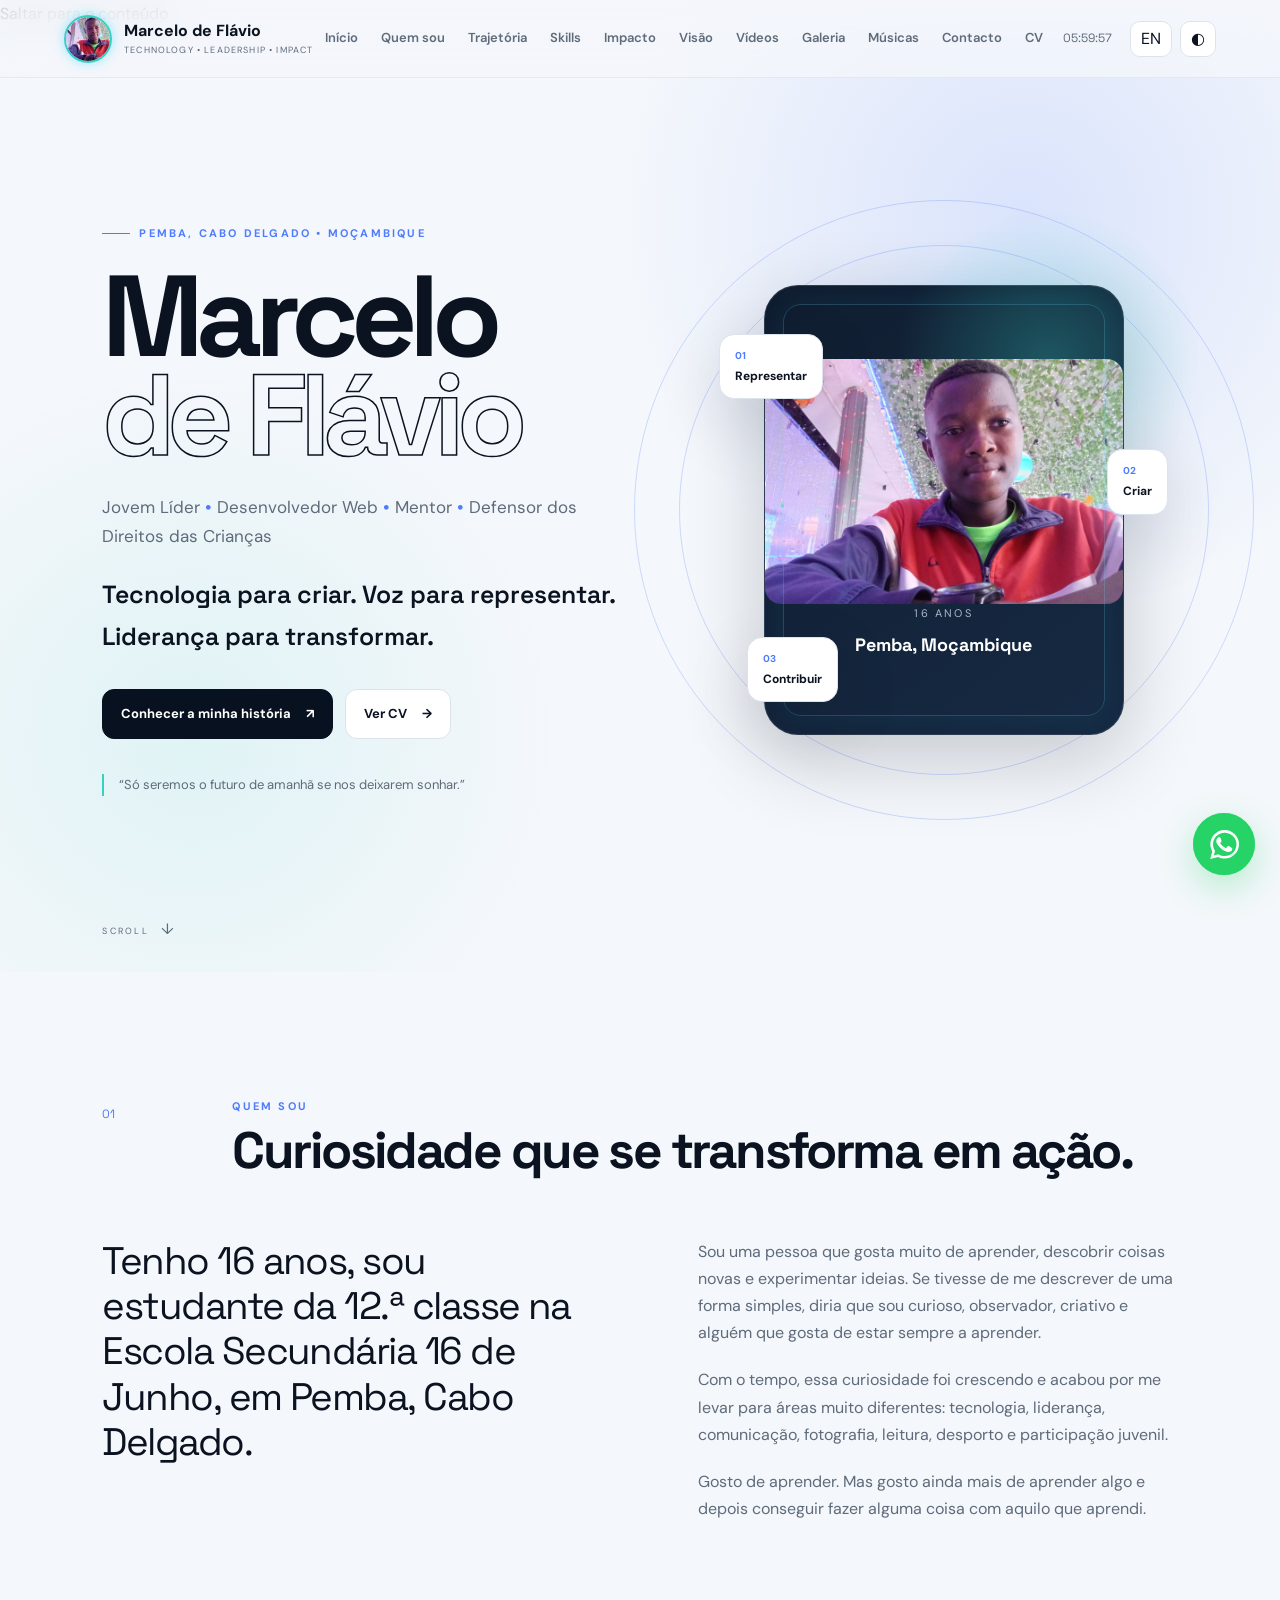
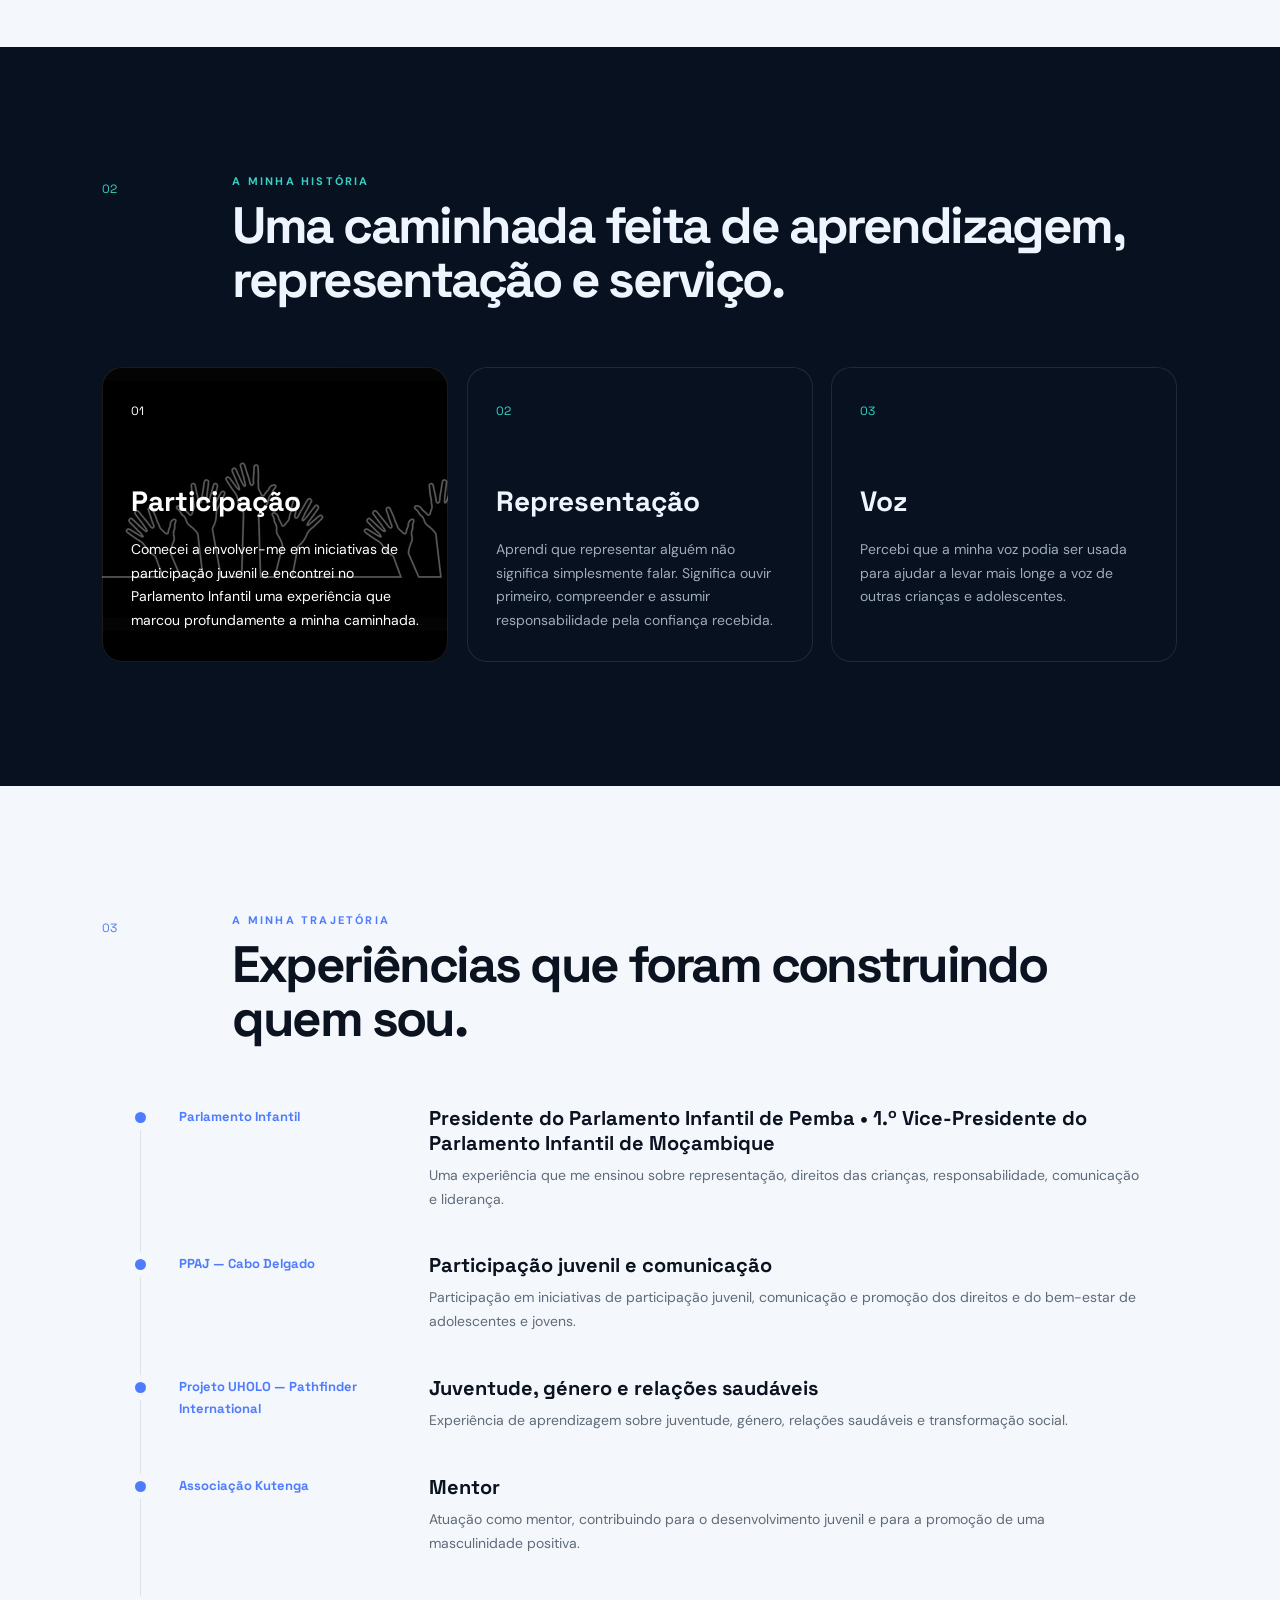
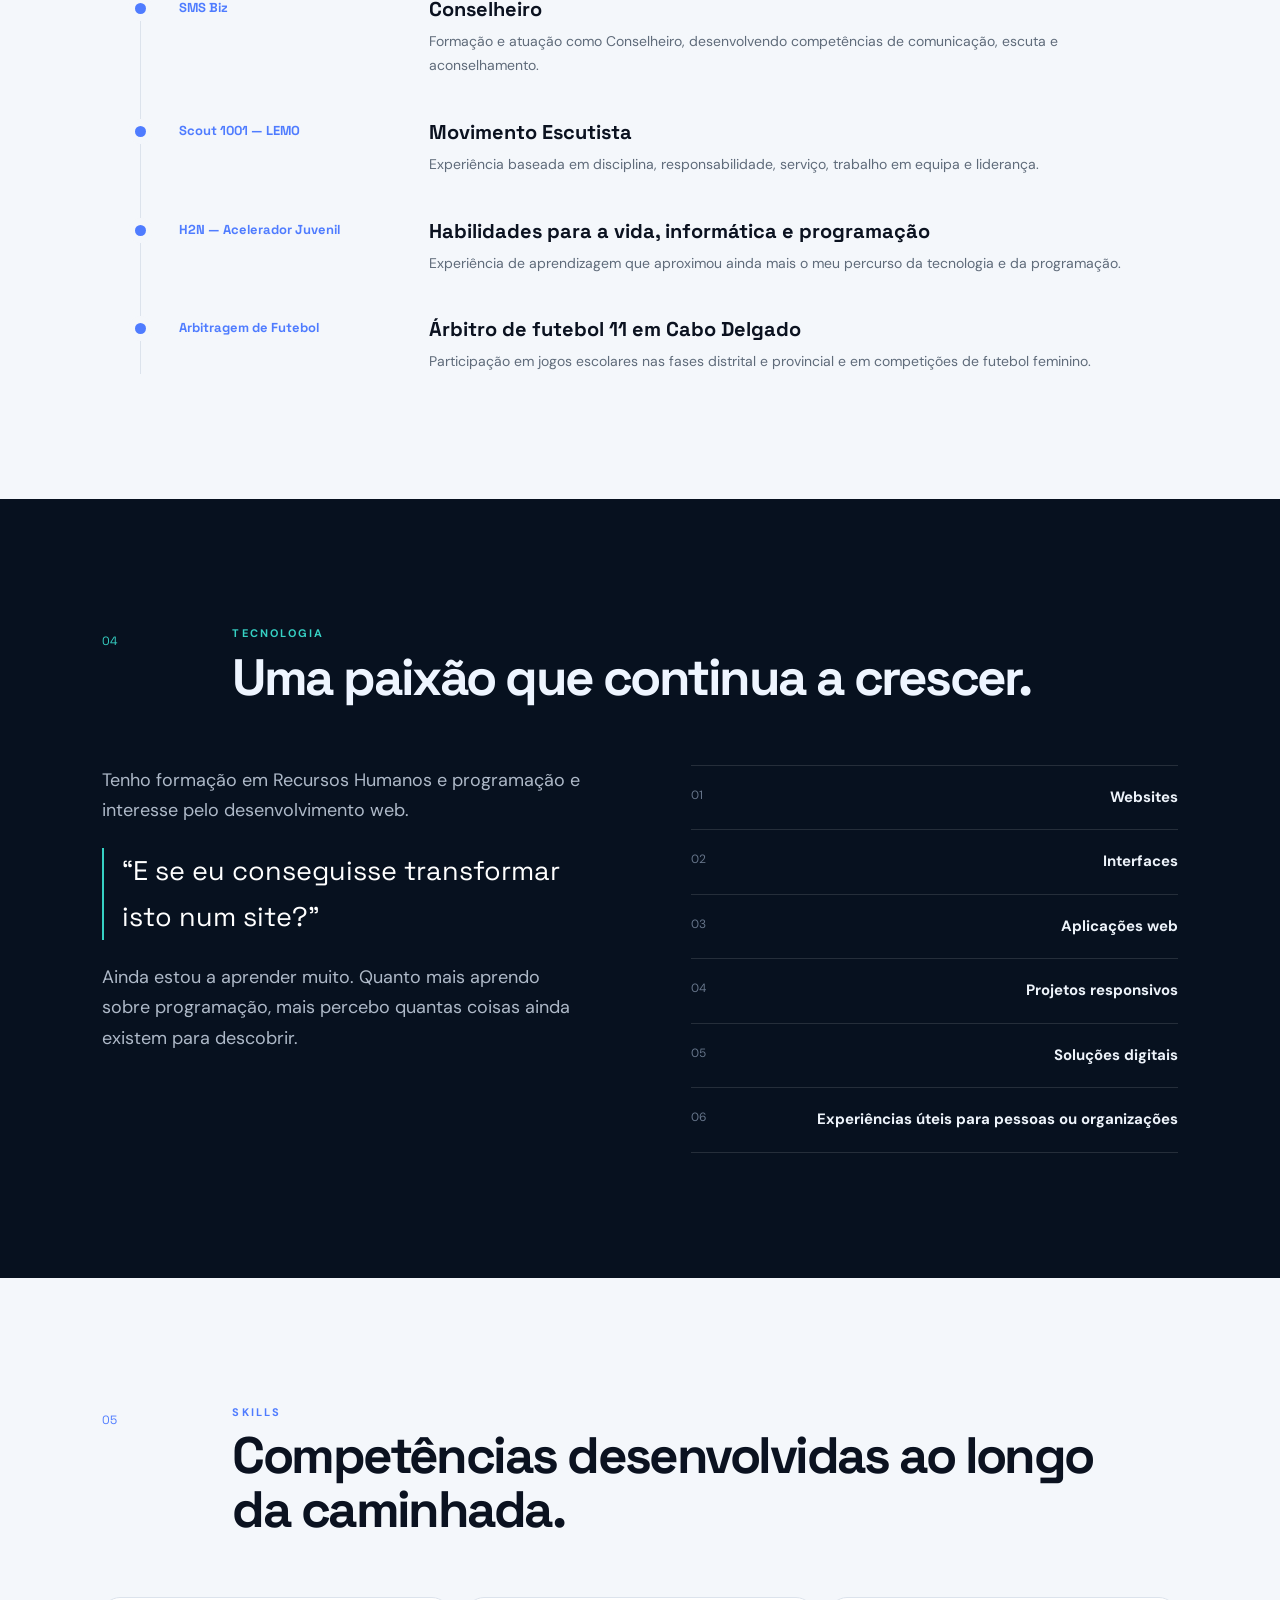
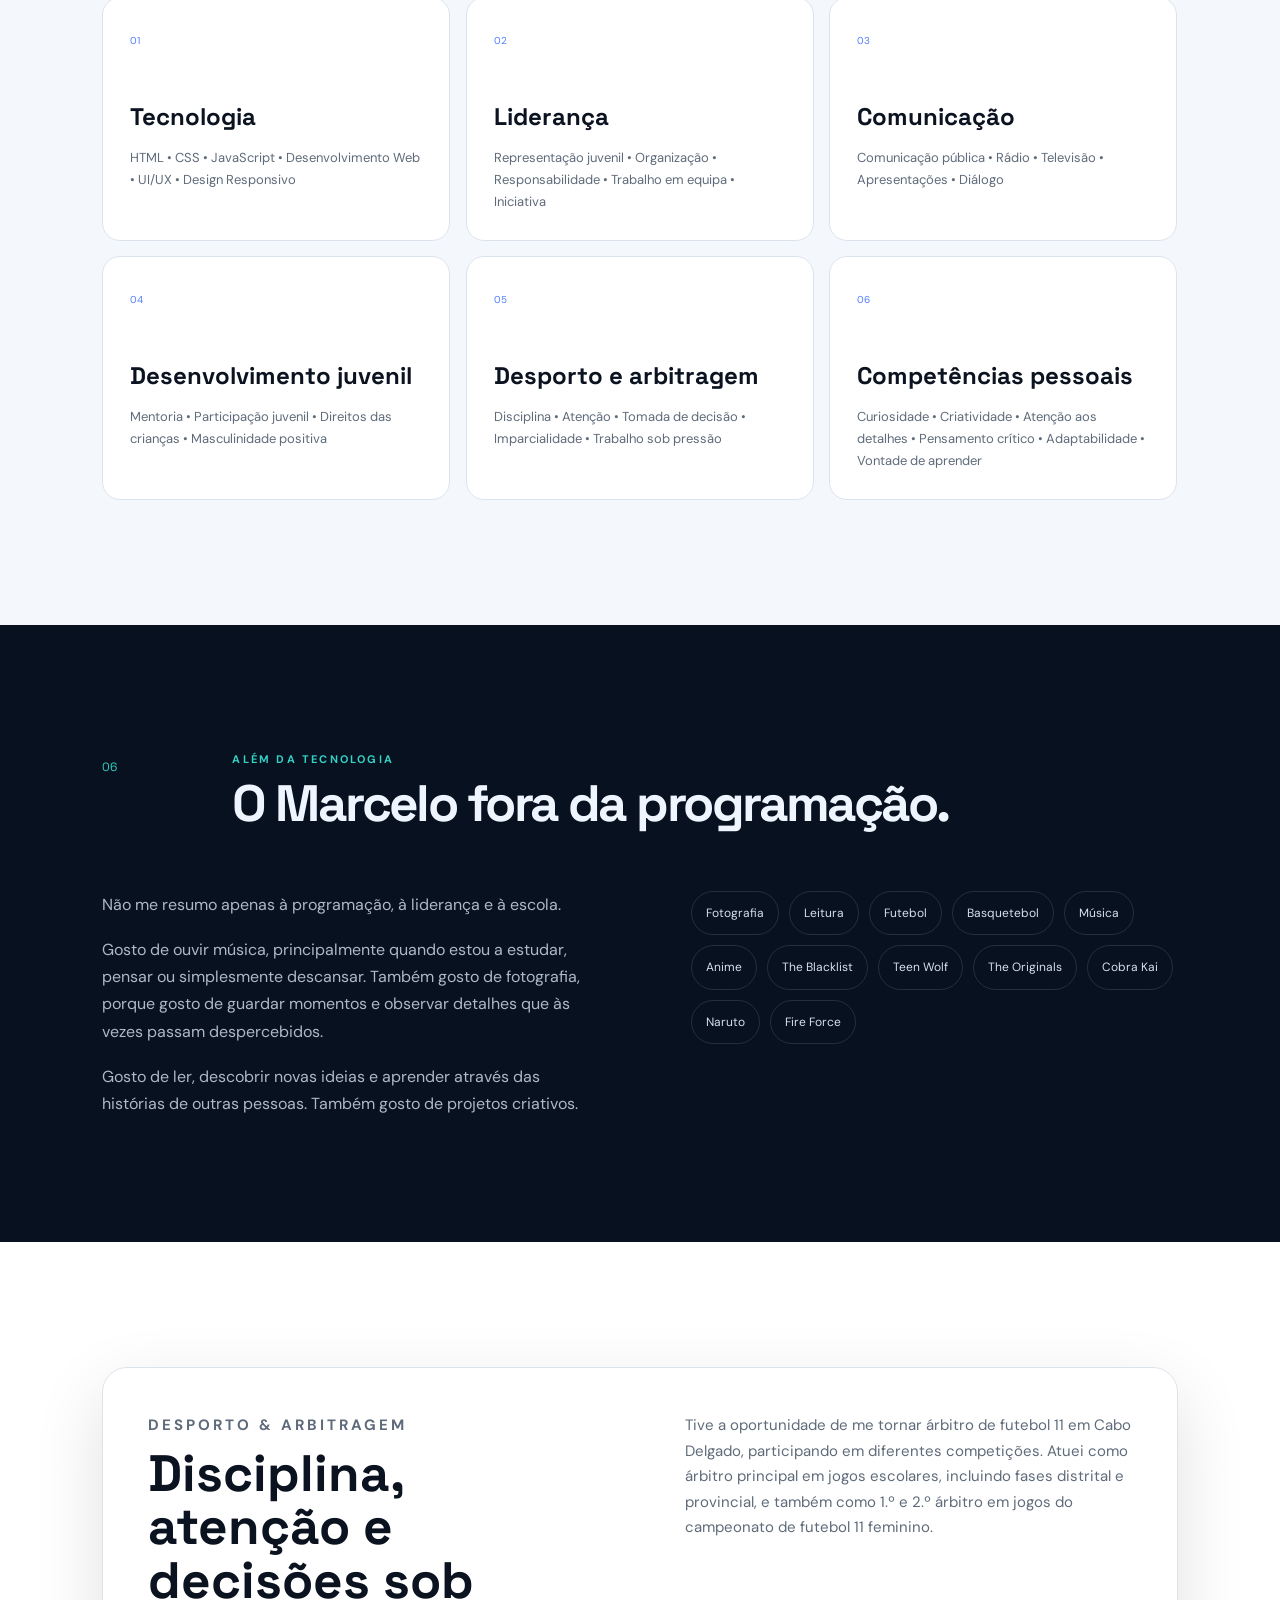
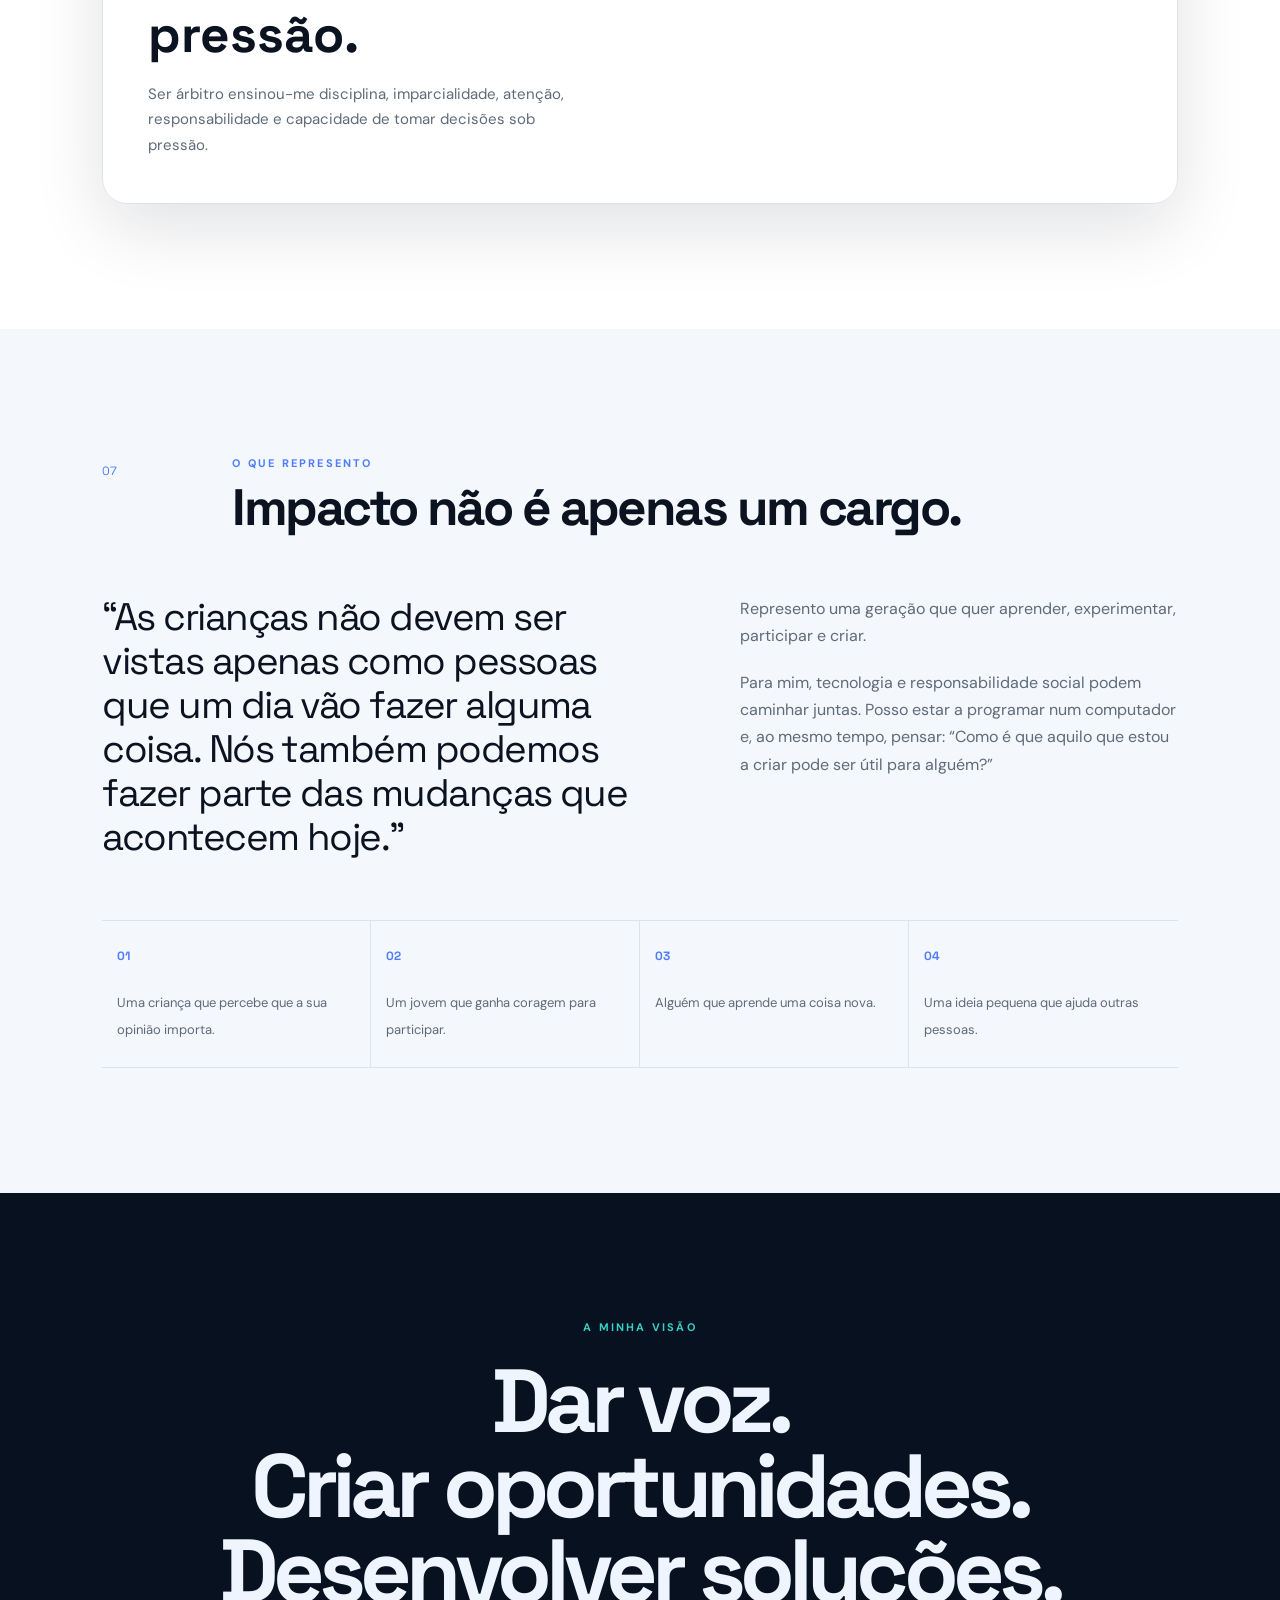
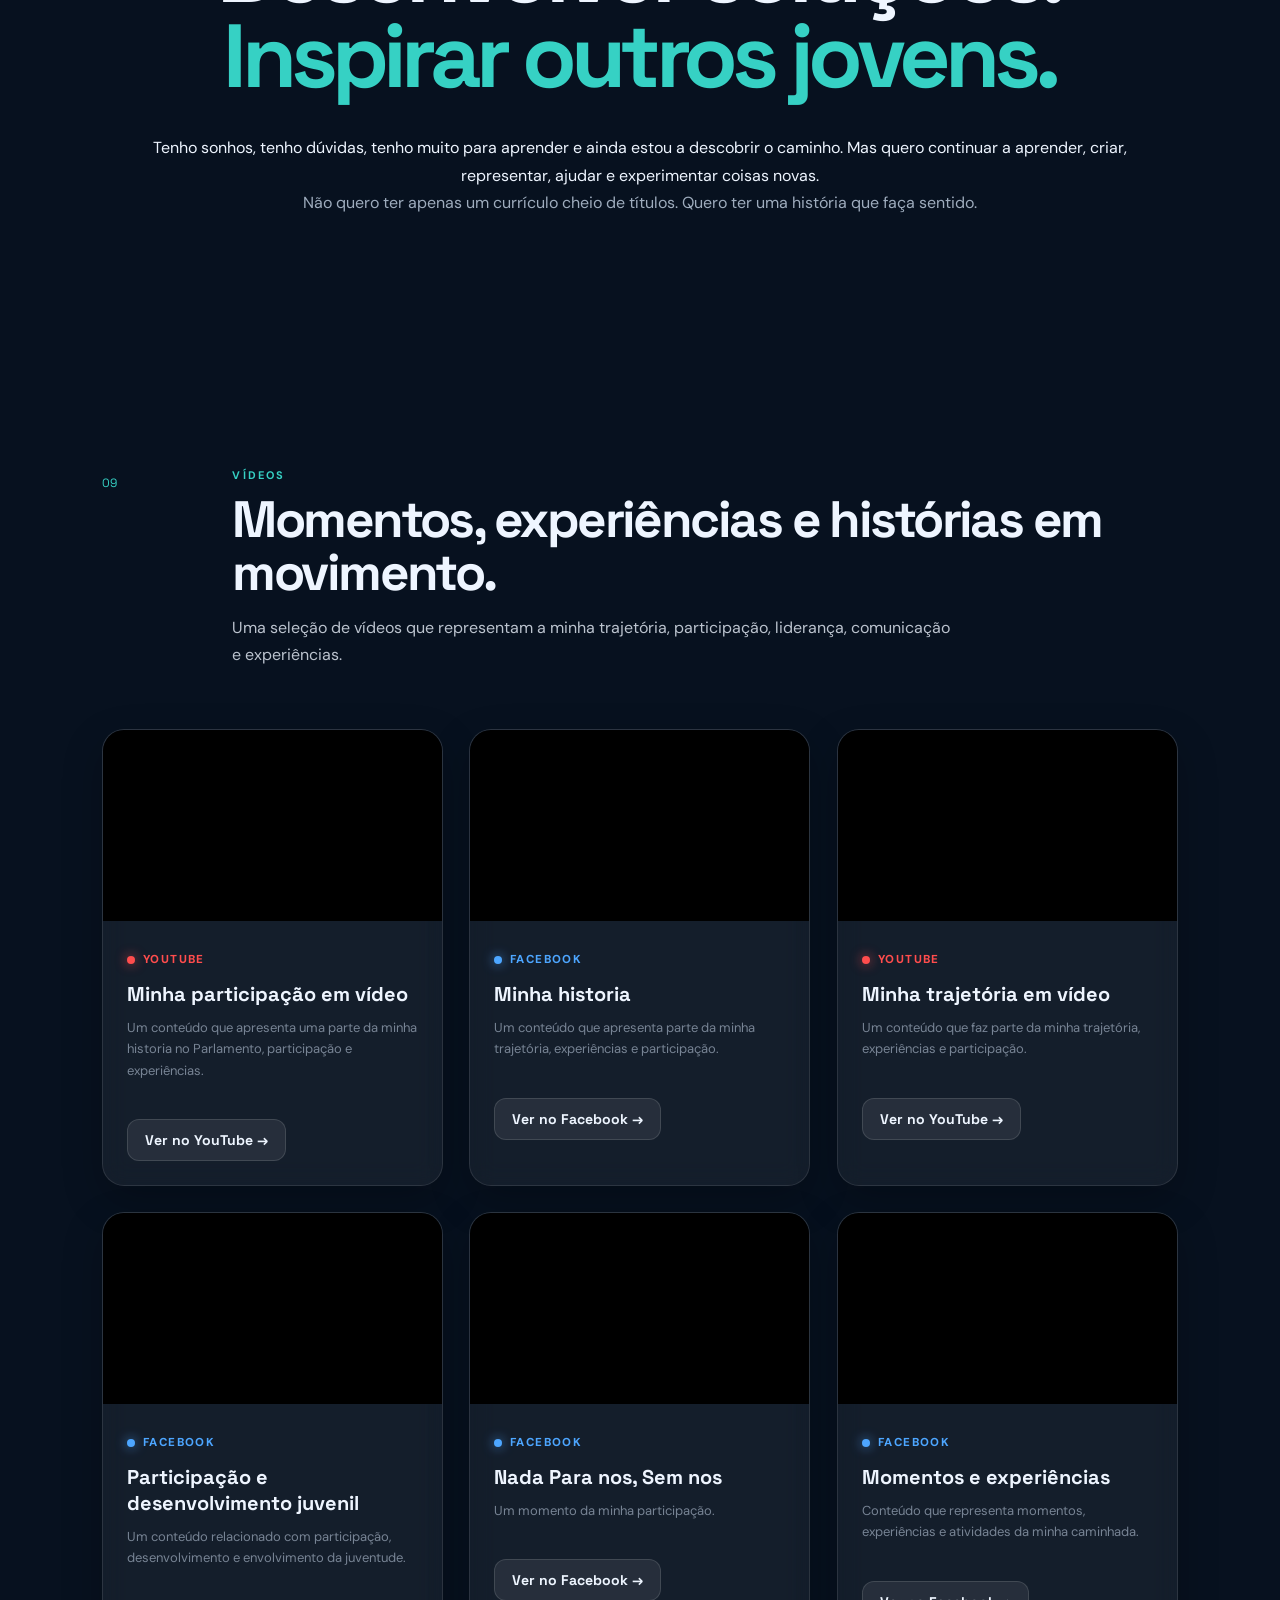
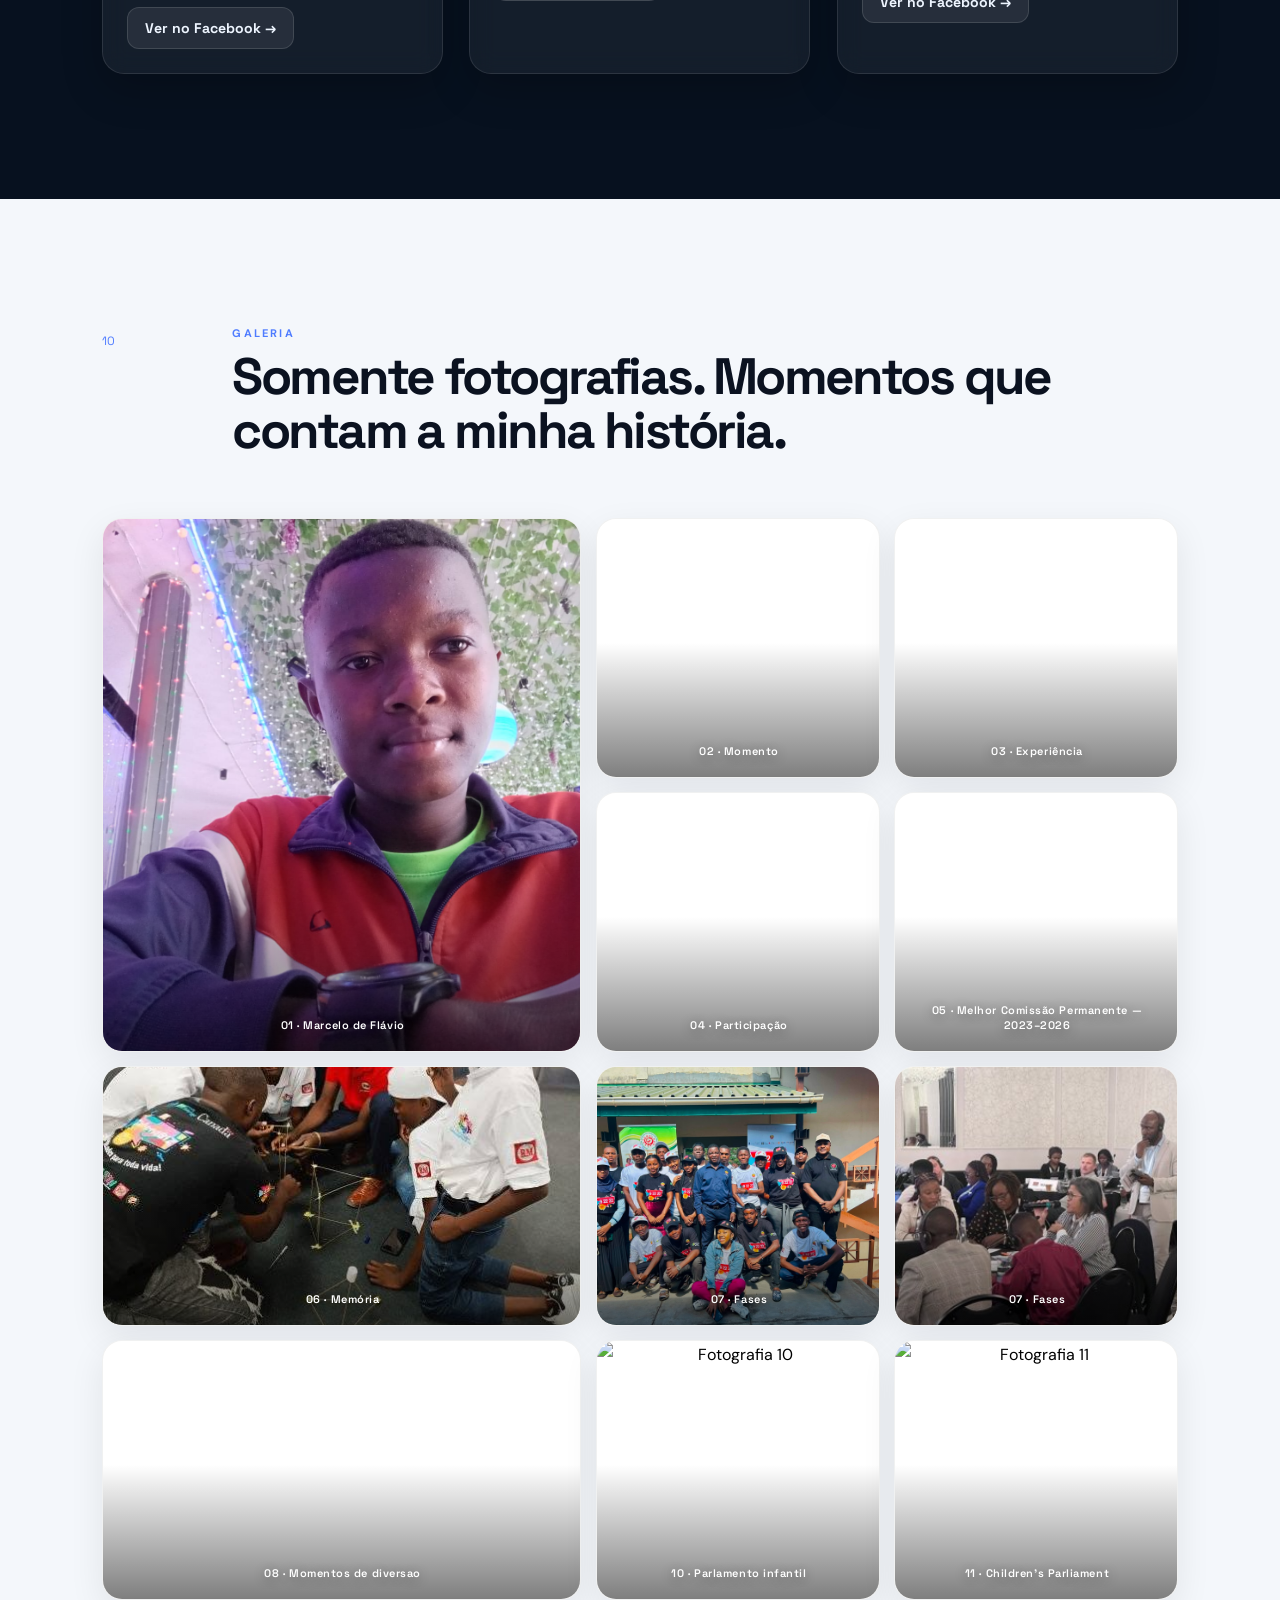
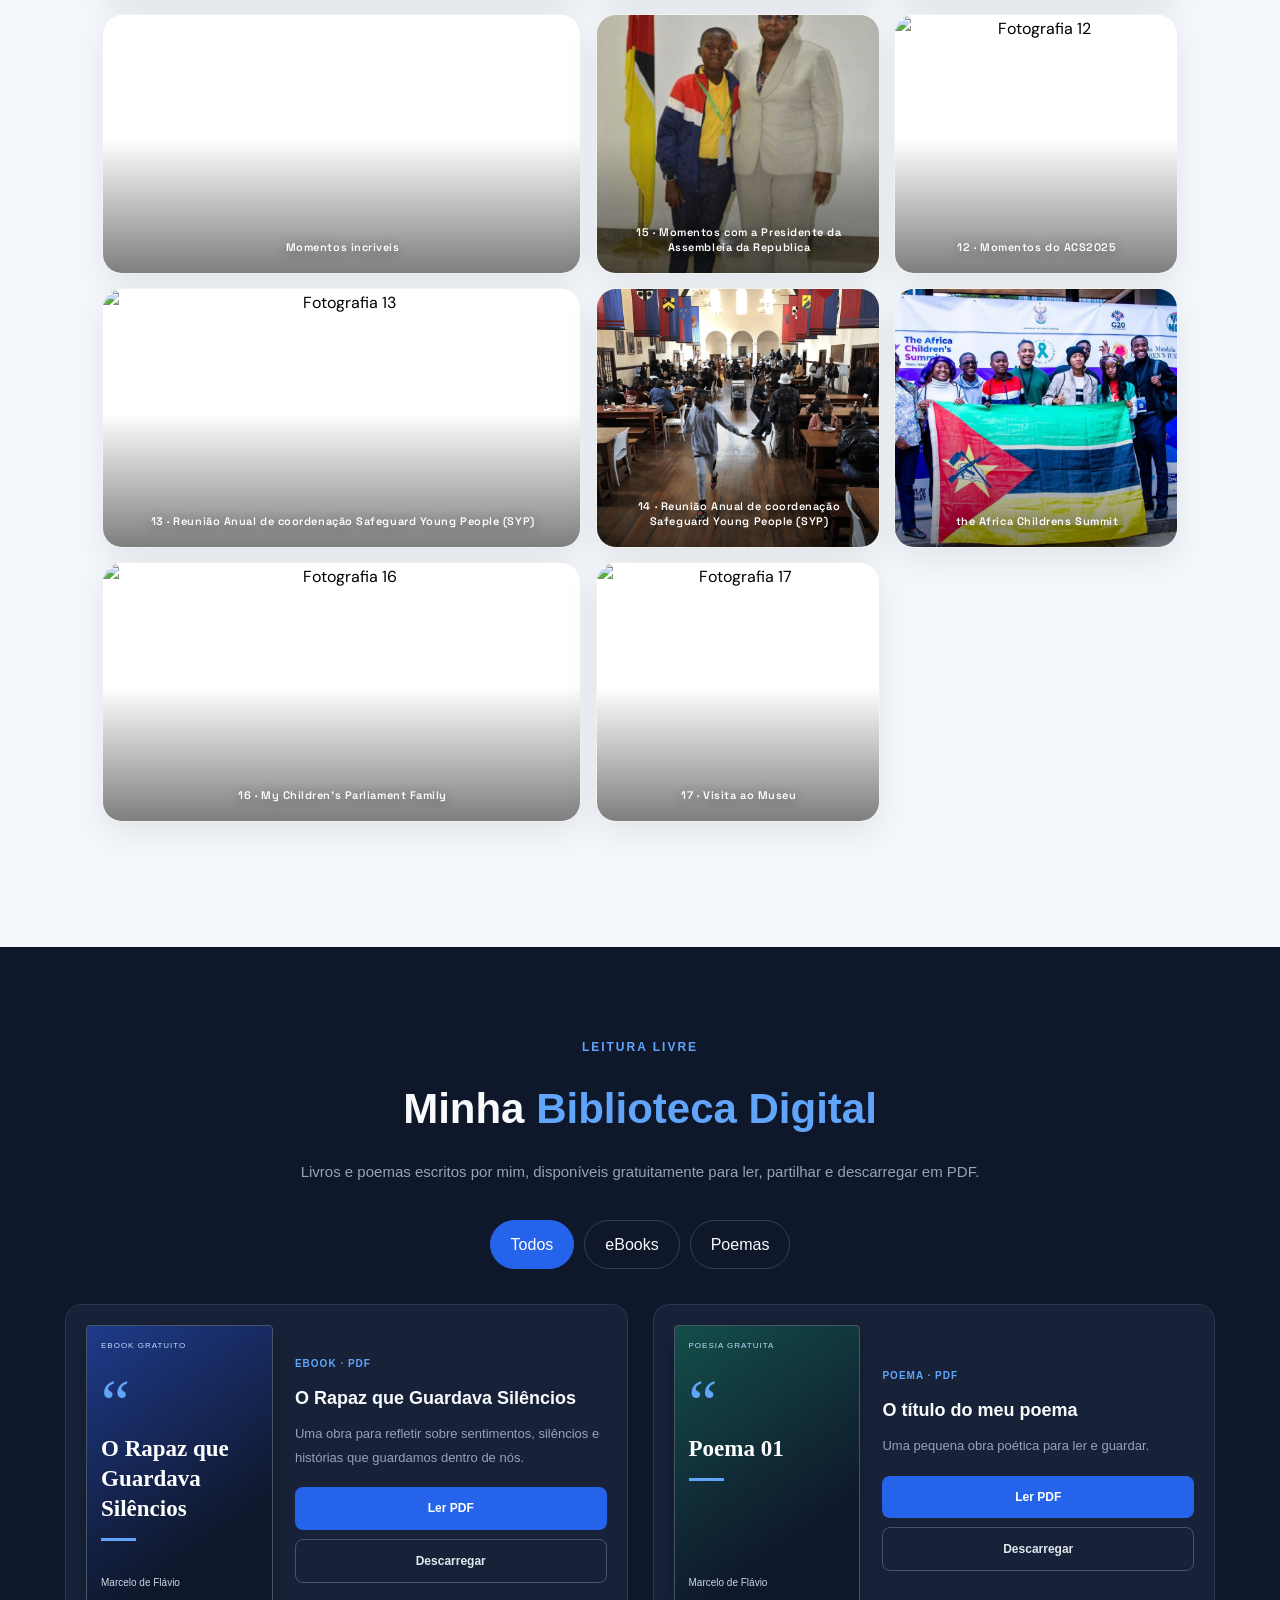
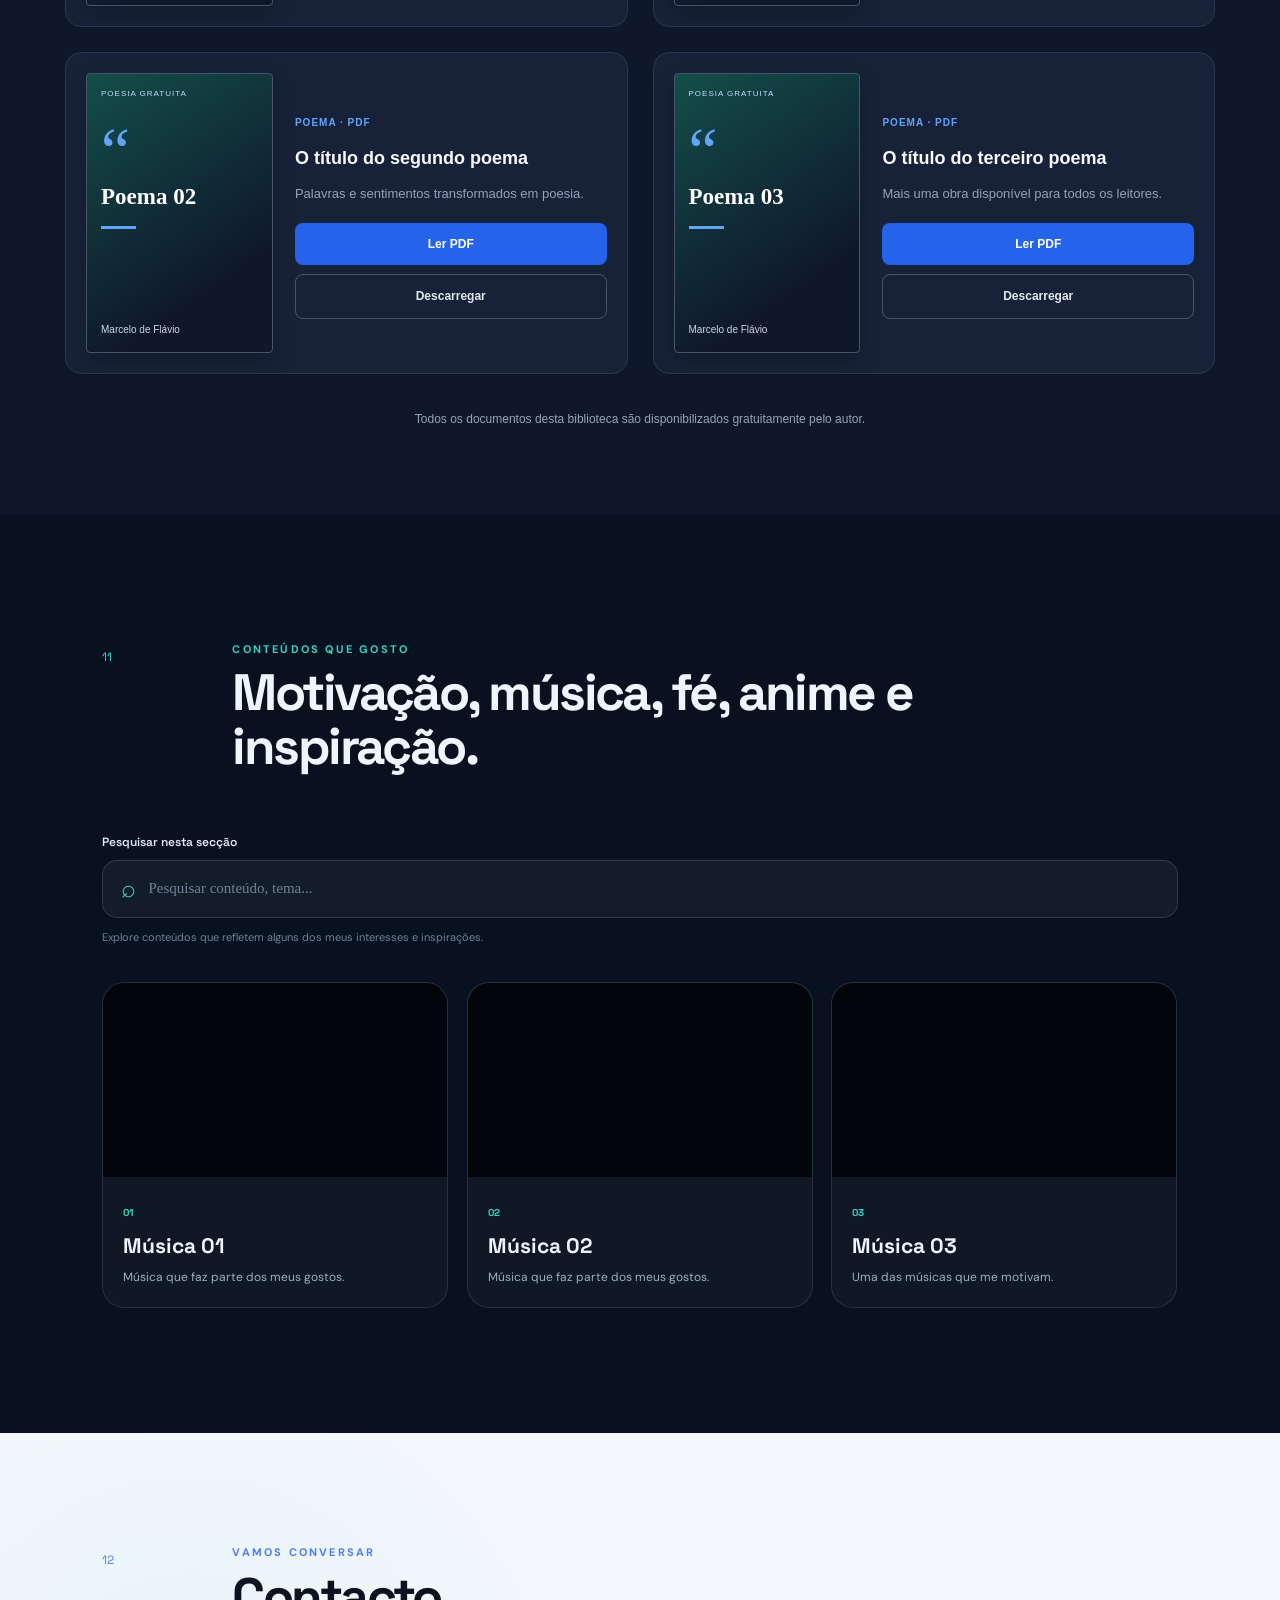
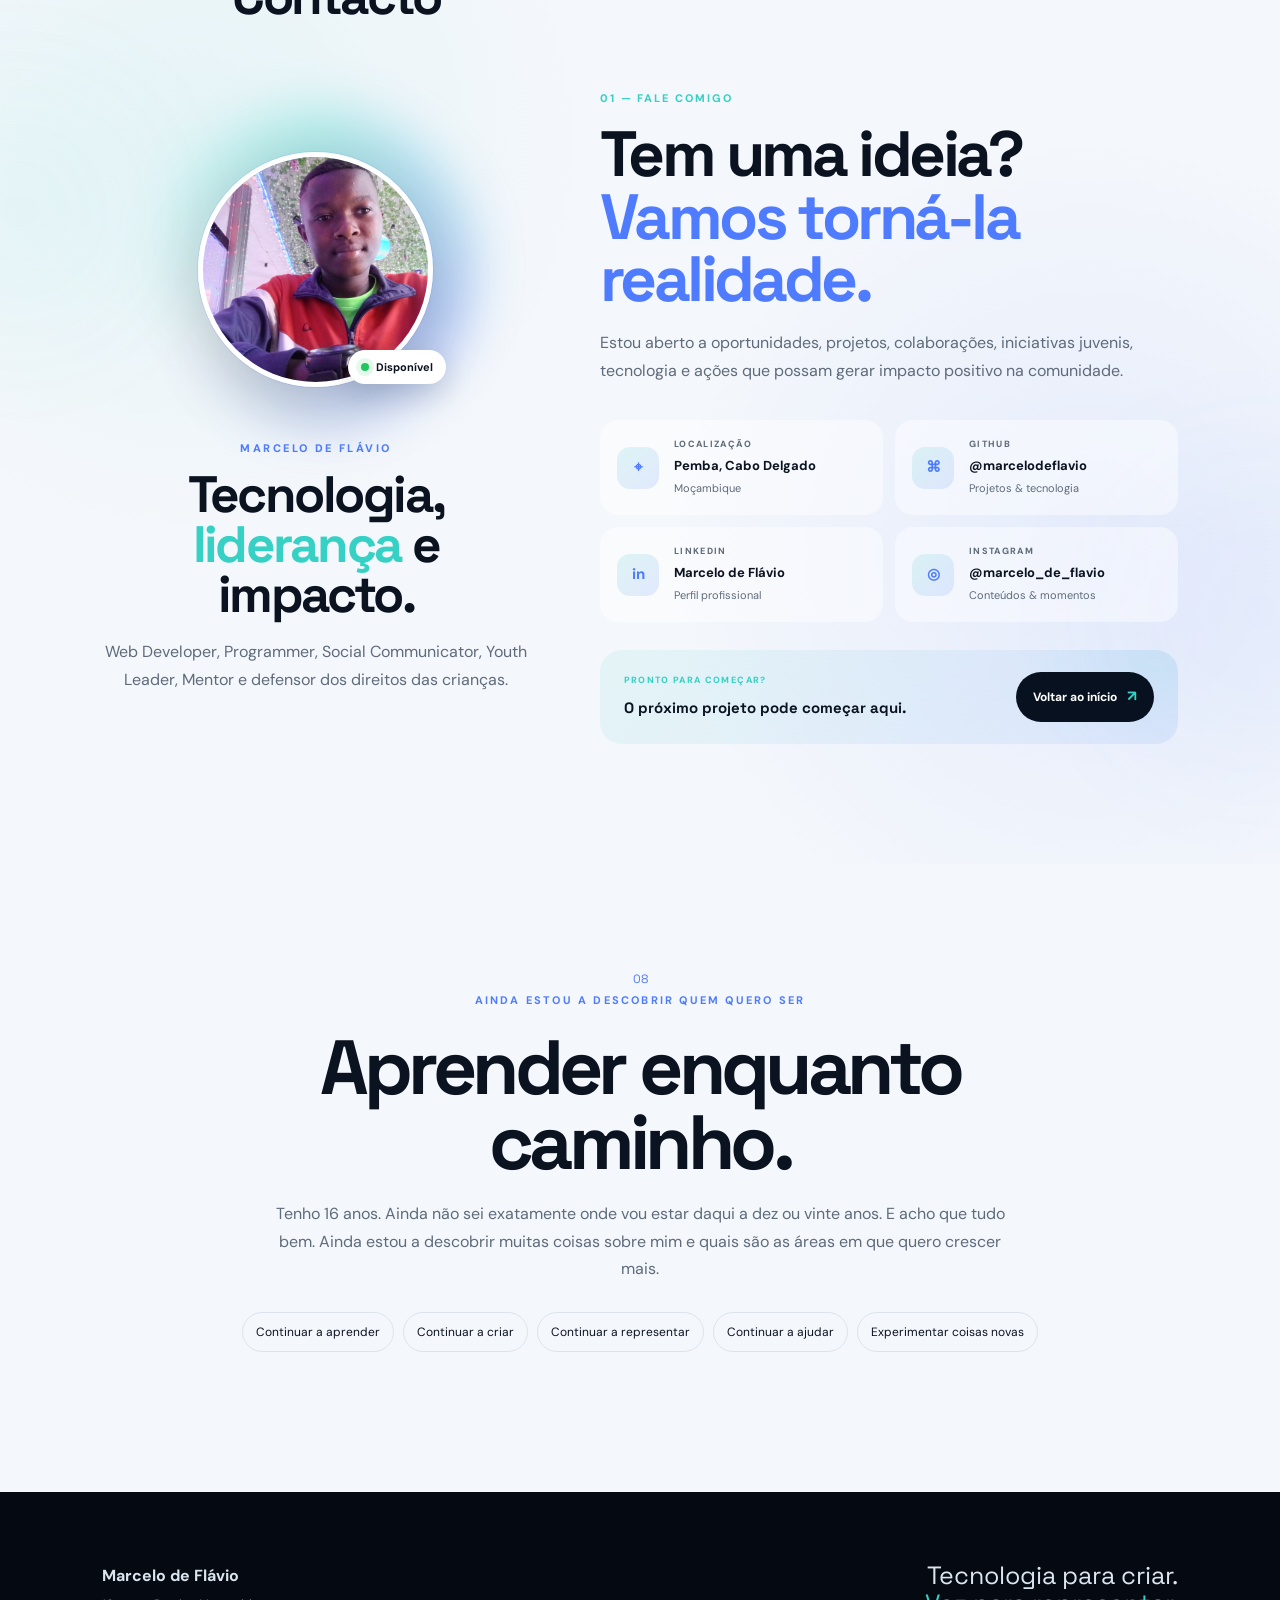
==== commit ba90b047: "Update image source and data attributes in index.html" ====
--- a/index.html
+++ b/index.html
@@ -856,12 +856,12 @@
         
 <button
   class="gallery-item reveal"
-  data-image="https://media.licdn.com/dms/image/v2/D4D22AQGiTioE3eESIQ/feedshare-shrink_800/B4DZq0v23QHsAg-/0/1763969039075?e=1792627200&v=beta&t=nbdw3A3mjfeS4KUZOF6HGiTvmBCIlxKuDH-jXLFDiWU"
+  data-image="participacao.jpg"
   aria-label="Abrir fotografia">
 
   <img
-     src="https://media.licdn.com/dms/image/v2/D4D22AQG1kx_GIlvfhg/feedshare-shrink_800/B4DZq0v23QHsAg-/0/1763969039075?e=1792627200&v=beta&t=nbdw3A3mjfeS4KUZOF6HGiTvmBCIlxKuDH-jXLFDiWU"
-    alt="Fotografia 13"
+     src="participacao.jpg"
+    alt="Fotografia 14"
     loading="lazy">
   <span>14 · Reunião Anual de coordenação Safeguard Young People (SYP)</span>
 </button>
--- a/style.css
+++ b/style.css
@@ -1979,3 +1979,266 @@
 }
 \n\n/* =========================================================\n   FINAL POLISH — RESPONSIVE, ACCESSIBILITY, GALLERY & UX\n   Mantém os componentes existentes e apenas reforça a camada visual.\n========================================================= */\nhtml{scroll-padding-top:88px}\nbody{min-width:320px;text-rendering:optimizeLegibility;-webkit-font-smoothing:antialiased}\nimg{max-width:100%}\niframe{max-width:100%}\n.skip-link{position:fixed;left:14px;top:10px;z-index:10000;padding:10px 14px;border-radius:10px;background:var(--dark);color:#fff;transform:translateY(-150%);transition:transform .2s ease;font-weight:700;font-size:13px}.skip-link:focus{transform:translateY(0)}\n.site-header{will-change:background,box-shadow}.site-header.scrolled{box-shadow:0 12px 35px rgba(7,17,31,.10)}\n.nav a{position:relative}.nav a::after{content:"";position:absolute;left:0;right:0;bottom:-8px;height:2px;border-radius:99px;background:linear-gradient(90deg,var(--accent),var(--accent2));transform:scaleX(0);transform-origin:center;transition:transform .25s ease}.nav a:hover::after,.nav a[aria-current="page"]::after{transform:scaleX(1)}\n.btn,.tool-btn,.menu-btn,.contact-item,.media-btn,.gallery-item,.skill-card,.story-card,.timeline-content,.future-card{will-change:transform}\n.btn:focus-visible,.tool-btn:focus-visible,.menu-btn:focus-visible,.media-btn:focus-visible,.contact-item:focus-visible,.gallery-item:focus-visible,.lightbox-close:focus-visible,.video-close:focus-visible{outline:3px solid color-mix(in srgb,var(--accent) 70%,white);outline-offset:3px}\n.hero::before{content:"";position:absolute;inset:0;pointer-events:none;background:linear-gradient(120deg,transparent 20%,rgba(255,255,255,.05),transparent 80%);opacity:.45}\n.hero-visual{isolation:isolate}.portrait-card{box-shadow:0 24px 80px rgba(7,17,31,.20)}\n.section-head h2{max-width:900px}.section-description{max-width:760px}\n.gallery-section{overflow:hidden}.gallery-grid{grid-auto-flow:dense;align-items:stretch}.gallery-item{isolation:isolate;box-shadow:0 12px 35px rgba(7,17,31,.08);border:1px solid rgba(7,17,31,.06)}.dark-section .gallery-item{border-color:rgba(255,255,255,.08)}\n.gallery-item::before{content:"";position:absolute;inset:0;z-index:1;background:radial-gradient(circle at 50% 15%,rgba(255,255,255,.24),transparent 30%);opacity:0;transition:opacity .35s ease;pointer-events:none}.gallery-item:hover::before{opacity:1}.gallery-item span{right:18px;max-width:calc(100% - 36px);line-height:1.35;text-shadow:0 2px 12px rgba(0,0,0,.45)}\n.gallery-item:focus-visible{outline:3px solid var(--accent2);outline-offset:3px}\n.lightbox{grid-template-rows:auto 1fr auto}.lightbox img{transition:transform .35s ease;max-width:min(1200px,92vw);max-height:82vh}.lightbox.open img{animation:lightboxIn .35s ease both}@keyframes lightboxIn{from{opacity:0;transform:scale(.96)}to{opacity:1;transform:scale(1)}}\n.lightbox-caption{max-width:min(1000px,88vw);color:#fff;text-align:center;font:600 13px/1.5 "DM Sans",sans-serif;opacity:.9}.lightbox-nav{position:fixed;top:50%;transform:translateY(-50%);width:48px;height:48px;border-radius:50%;border:1px solid rgba(255,255,255,.18);background:rgba(255,255,255,.08);backdrop-filter:blur(10px);color:#fff;font-size:25px;cursor:pointer;z-index:3}.lightbox-prev{left:20px}.lightbox-next{right:20px}.lightbox-nav:hover{background:rgba(54,209,196,.18);border-color:rgba(54,209,196,.5)}\n.media-card iframe{display:block}.media-card{contain:layout paint}.music-card{contain:layout paint}.music-video iframe{display:block}\n.contact-section{isolation:isolate}.contact-section .contact-container{position:relative;z-index:2}.contact-item{transform:translateZ(0)}\n.whatsapp-float{z-index:1200}.whatsapp-float:hover{transform:translateY(-5px) scale(1.05)}\n.noscript-note{position:fixed;left:12px;right:12px;bottom:12px;z-index:99999;background:#07111f;color:#fff;border:1px solid rgba(255,255,255,.15);padding:12px 16px;border-radius:12px;font-size:13px;text-align:center;box-shadow:0 15px 40px rgba(0,0,0,.25)}\n@media (min-width:1200px){.gallery-grid{grid-auto-rows:285px}.media-grid,.music-grid{gap:24px}}\n@media (max-width:1050px){.site-header{padding:0 4vw}.gallery-grid{grid-template-columns:1fr 1fr}.gallery-item.gallery-large{grid-column:span 2}.media-video{aspect-ratio:16/9}}\n@media (max-width:700px){.site-header{padding:0 4vw}.brand-photo{width:42px;height:42px}.header-tools{gap:6px}.tool-btn,.menu-btn{min-width:34px;height:34px;padding:0 8px}.gallery-grid{grid-template-columns:1fr;grid-auto-rows:245px;gap:12px}.gallery-item.gallery-large{grid-column:auto;grid-row:auto}.gallery-item span{left:15px;right:15px;bottom:14px}.lightbox-nav{width:42px;height:42px;font-size:21px}.lightbox-prev{left:10px}.lightbox-next{right:10px}.lightbox-close,.video-close{top:12px;right:12px}.video-frame{width:96vw;border-radius:12px}.media-info{padding:20px}.section{overflow:clip}}\n@media (prefers-reduced-motion:reduce){html{scroll-behavior:auto}.reveal{opacity:1!important;transform:none!important;transition:none!important}*,*::before,*::after{animation-duration:.001ms!important;animation-iteration-count:1!important;scroll-behavior:auto!important;transition-duration:.001ms!important}.gallery-item img{transition:none}.portrait-card:hover{transform:none}}\n@supports not (color:color-mix(in srgb,red,blue)){.btn:focus-visible,.tool-btn:focus-visible,.menu-btn:focus-visible,.media-btn:focus-visible,.contact-item:focus-visible,.gallery-item:focus-visible,.lightbox-close:focus-visible,.video-close:focus-visible{outline-color:var(--accent)}}\n
 .site-toast{position:fixed;left:50%;bottom:28px;transform:translate(-50%,20px);z-index:10001;max-width:min(90vw,560px);padding:12px 16px;border:1px solid var(--line);border-radius:12px;background:var(--surface);color:var(--text);box-shadow:var(--shadow);font-size:13px;opacity:0;pointer-events:none;transition:opacity .25s ease,transform .25s ease;text-align:center}.site-toast.show{opacity:1;transform:translate(-50%,0)}
+
+
+
+
+
+
+
+
+
+
+
+
+
+
+
+
+
+
+
+
+
+
+/* BIBLIOTECA DIGITAL */
+
+.biblioteca {
+  padding: 85px 20px;
+  background: var(--bg-color, #0f172a);
+  color: var(--text-color, #f8fafc);
+  font-family: Inter, Arial, sans-serif;
+}
+
+.biblioteca-container {
+  max-width: 1150px;
+  margin: auto;
+}
+
+.biblioteca-header {
+  max-width: 680px;
+  text-align: center;
+  margin: 0 auto 35px;
+}
+
+.biblioteca-tag {
+  color: #60a5fa;
+  font-size: 12px;
+  font-weight: 700;
+  letter-spacing: 2px;
+}
+
+.biblioteca-header h2 {
+  font-size: clamp(28px, 5vw, 42px);
+  margin: 14px 0;
+}
+
+.biblioteca-header h2 span {
+  color: #60a5fa;
+}
+
+.biblioteca-header p {
+  color: #94a3b8;
+  line-height: 1.8;
+  font-size: 15px;
+}
+
+.biblioteca-filtros {
+  display: flex;
+  justify-content: center;
+  flex-wrap: wrap;
+  gap: 10px;
+  margin-bottom: 35px;
+}
+
+.filtro {
+  border: 1px solid #334155;
+  border-radius: 30px;
+  padding: 10px 20px;
+  background: transparent;
+  color: inherit;
+  cursor: pointer;
+  font: inherit;
+}
+
+.filtro:hover,
+.filtro.ativo {
+  background: #2563eb;
+  color: white;
+  border-color: #2563eb;
+}
+
+.biblioteca-grid {
+  display: grid;
+  grid-template-columns: repeat(2, minmax(0, 1fr));
+  gap: 25px;
+}
+
+.livro-card {
+  display: grid;
+  grid-template-columns: minmax(130px, 0.75fr) 1.25fr;
+  gap: 22px;
+  align-items: center;
+  padding: 20px;
+  background: var(--card-bg, #172238);
+  border: 1px solid var(--border-color, #293750);
+  border-radius: 16px;
+  transition: transform 0.2s, border-color 0.2s;
+}
+
+.livro-card:hover {
+  transform: translateY(-3px);
+  border-color: #3b82f6;
+}
+
+.livro-capa {
+  aspect-ratio: 2 / 3;
+  min-width: 0;
+  padding: 14px;
+  display: flex;
+  flex-direction: column;
+  align-items: flex-start;
+  overflow: hidden;
+  border-radius: 4px;
+  box-shadow: 0 8px 20px #0003;
+}
+
+.capa-ebook {
+  background: linear-gradient(145deg, #1e3a8a, #0f172a 75%);
+  border: 1px solid #475569;
+}
+
+.capa-poema {
+  background: linear-gradient(145deg, #134e4a, #0f172a 75%);
+  border: 1px solid #475569;
+}
+
+.capa-tipo {
+  font-size: 8px;
+  letter-spacing: 1px;
+  color: #bfdbfe;
+  line-height: 1.5;
+}
+
+.capa-aspas {
+  color: #60a5fa;
+  font: 65px Georgia, serif;
+  height: 60px;
+  margin-top: 14px;
+}
+
+.livro-capa h3 {
+  font: bold clamp(15px, 1.8vw, 23px) Georgia, serif;
+  line-height: 1.3;
+  color: #fff;
+  margin: 8px 0 14px;
+  overflow-wrap: anywhere;
+}
+
+.capa-linha {
+  width: 35px;
+  height: 3px;
+  background: #60a5fa;
+}
+
+.livro-capa p {
+  margin-top: auto;
+  color: #cbd5e1;
+  font-size: 10px;
+}
+
+.livro-categoria {
+  font-size: 10px;
+  color: #60a5fa;
+  font-weight: 700;
+  letter-spacing: 1px;
+}
+
+.livro-info h3 {
+  font-size: 18px;
+  line-height: 1.5;
+  margin: 10px 0;
+  overflow-wrap: anywhere;
+}
+
+.livro-info > p {
+  color: #94a3b8;
+  font-size: 13px;
+  line-height: 1.8;
+}
+
+.livro-acoes {
+  display: flex;
+  flex-direction: column;
+  gap: 9px;
+  margin-top: 18px;
+}
+
+.livro-acoes a {
+  padding: 11px 12px;
+  text-align: center;
+  text-decoration: none;
+  border-radius: 8px;
+  font-size: 12px;
+  font-weight: 700;
+  transition: background 0.2s;
+}
+
+.btn-ler {
+  background: #2563eb;
+  color: #fff;
+}
+
+.btn-ler:hover {
+  background: #3b82f6;
+}
+
+.btn-download {
+  border: 1px solid #475569;
+  color: #e2e8f0;
+}
+
+.btn-download:hover {
+  background: #334155;
+}
+
+.biblioteca-nota {
+  text-align: center;
+  color: #94a3b8;
+  font-size: 12px;
+  margin-top: 35px;
+  line-height: 1.7;
+}
+
+@media (max-width: 850px) {
+  .biblioteca-grid {
+    grid-template-columns: 1fr;
+  }
+
+  .livro-card {
+    grid-template-columns: minmax(120px, 0.7fr) 1.3fr;
+  }
+}
+
+@media (max-width: 420px) {
+  .biblioteca {
+    padding: 60px 12px;
+  }
+
+  .livro-card {
+    gap: 14px;
+    padding: 13px;
+  }
+
+  .livro-info h3 {
+    font-size: 16px;
+  }
+
+  .livro-info > p {
+    font-size: 12px;
+  }
+
+  .livro-capa {
+    padding: 10px;
+  }
+}
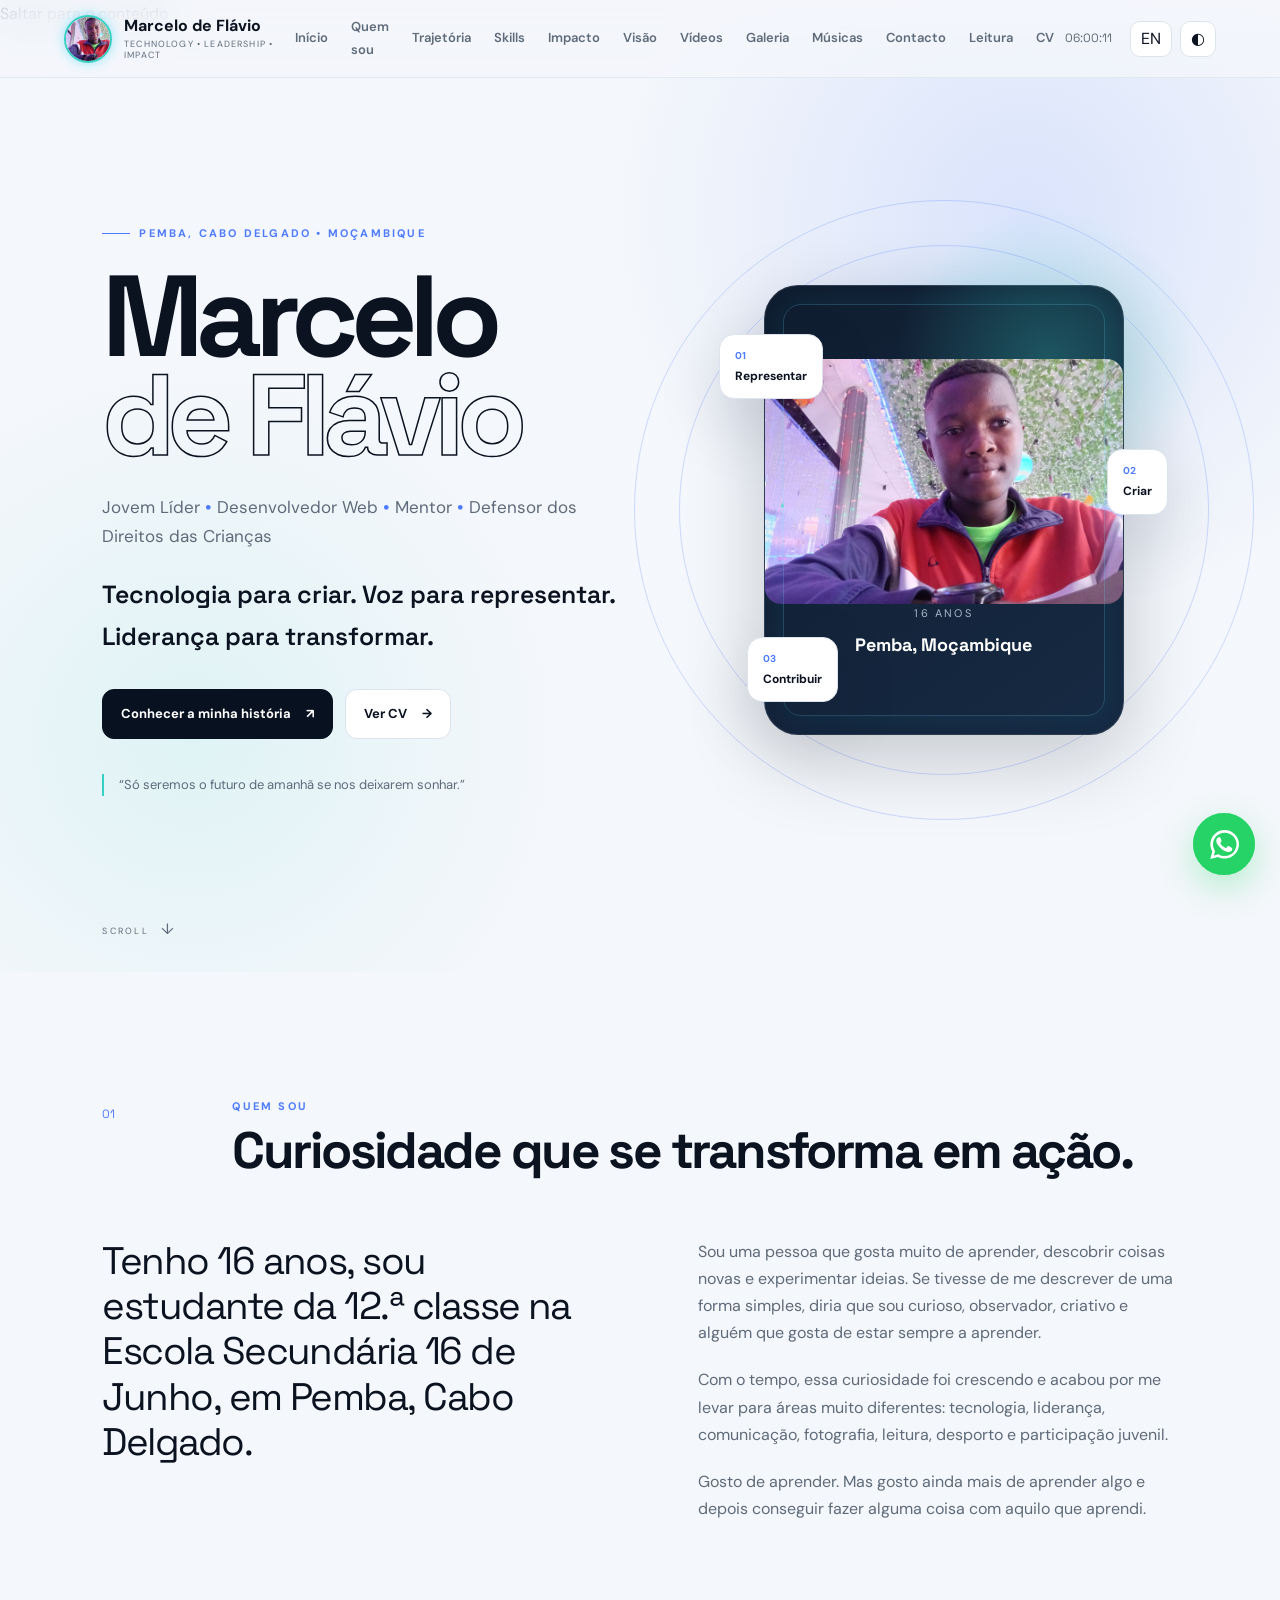
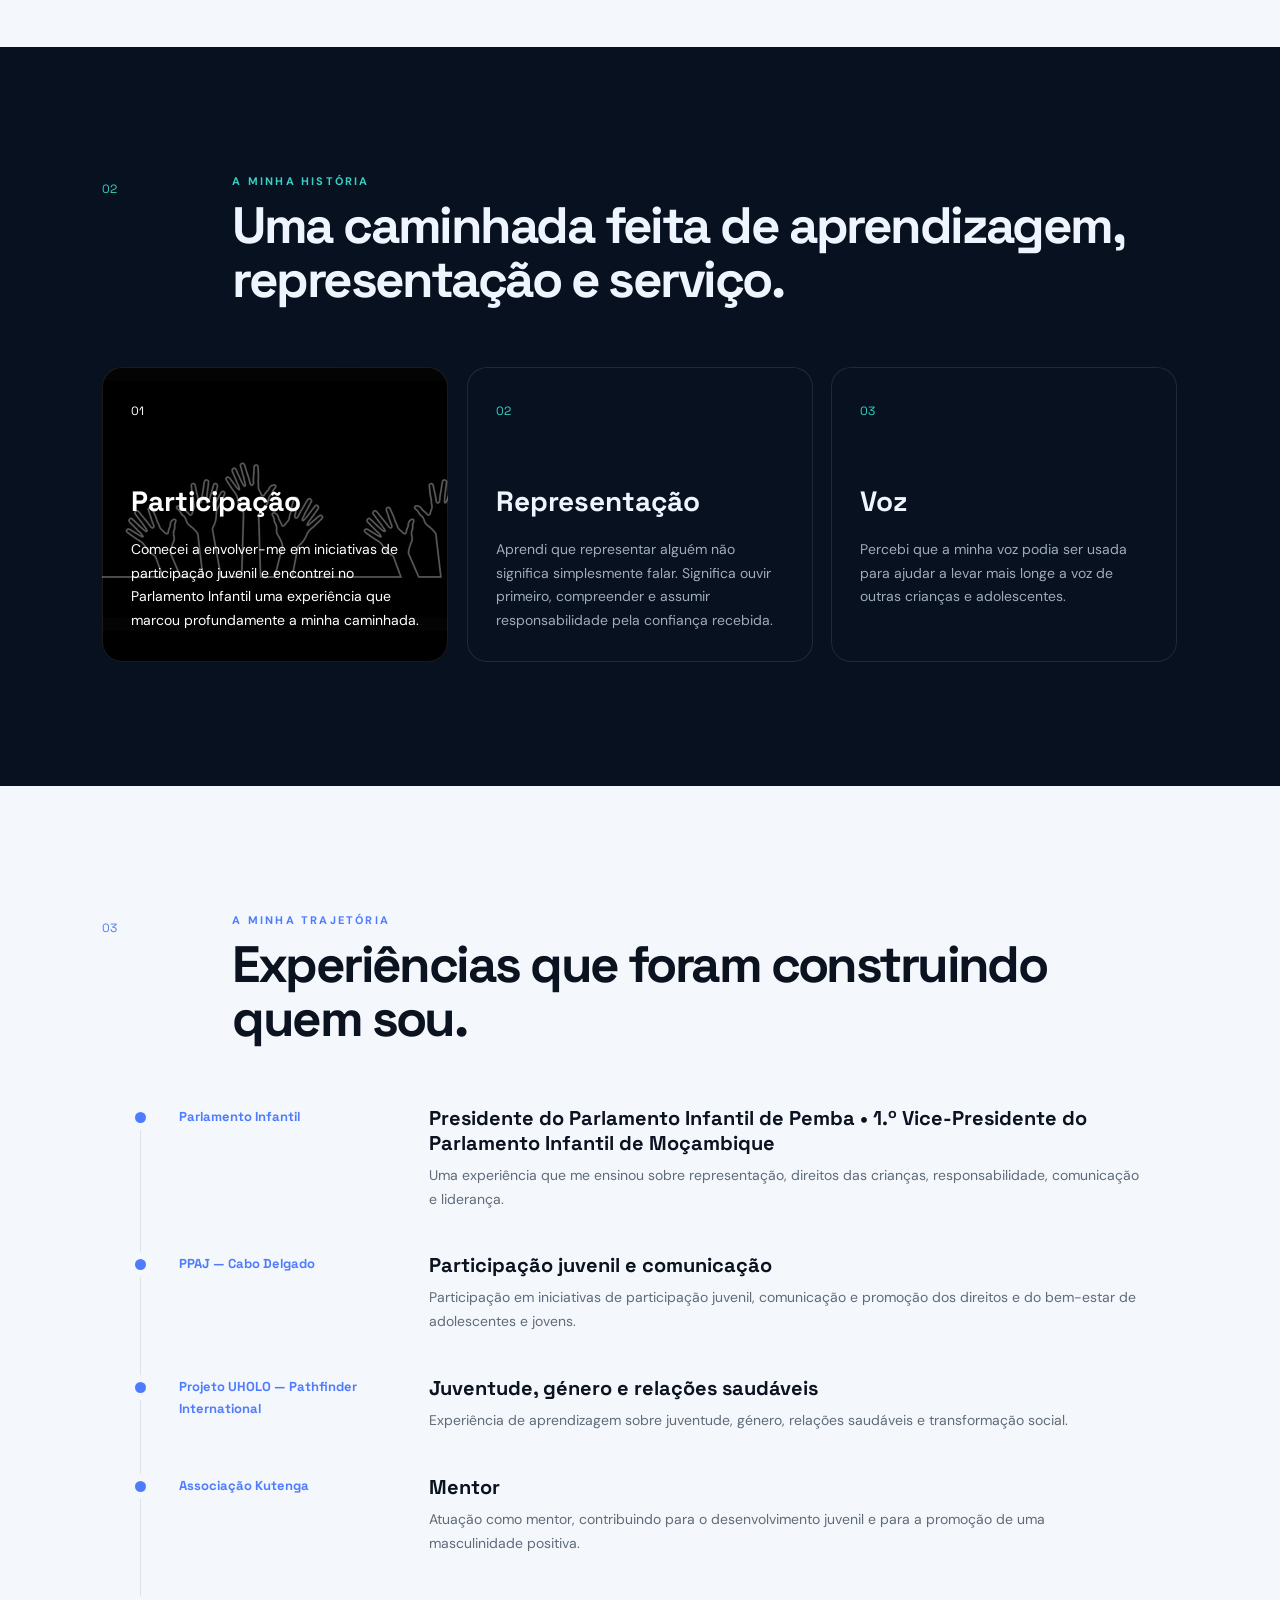
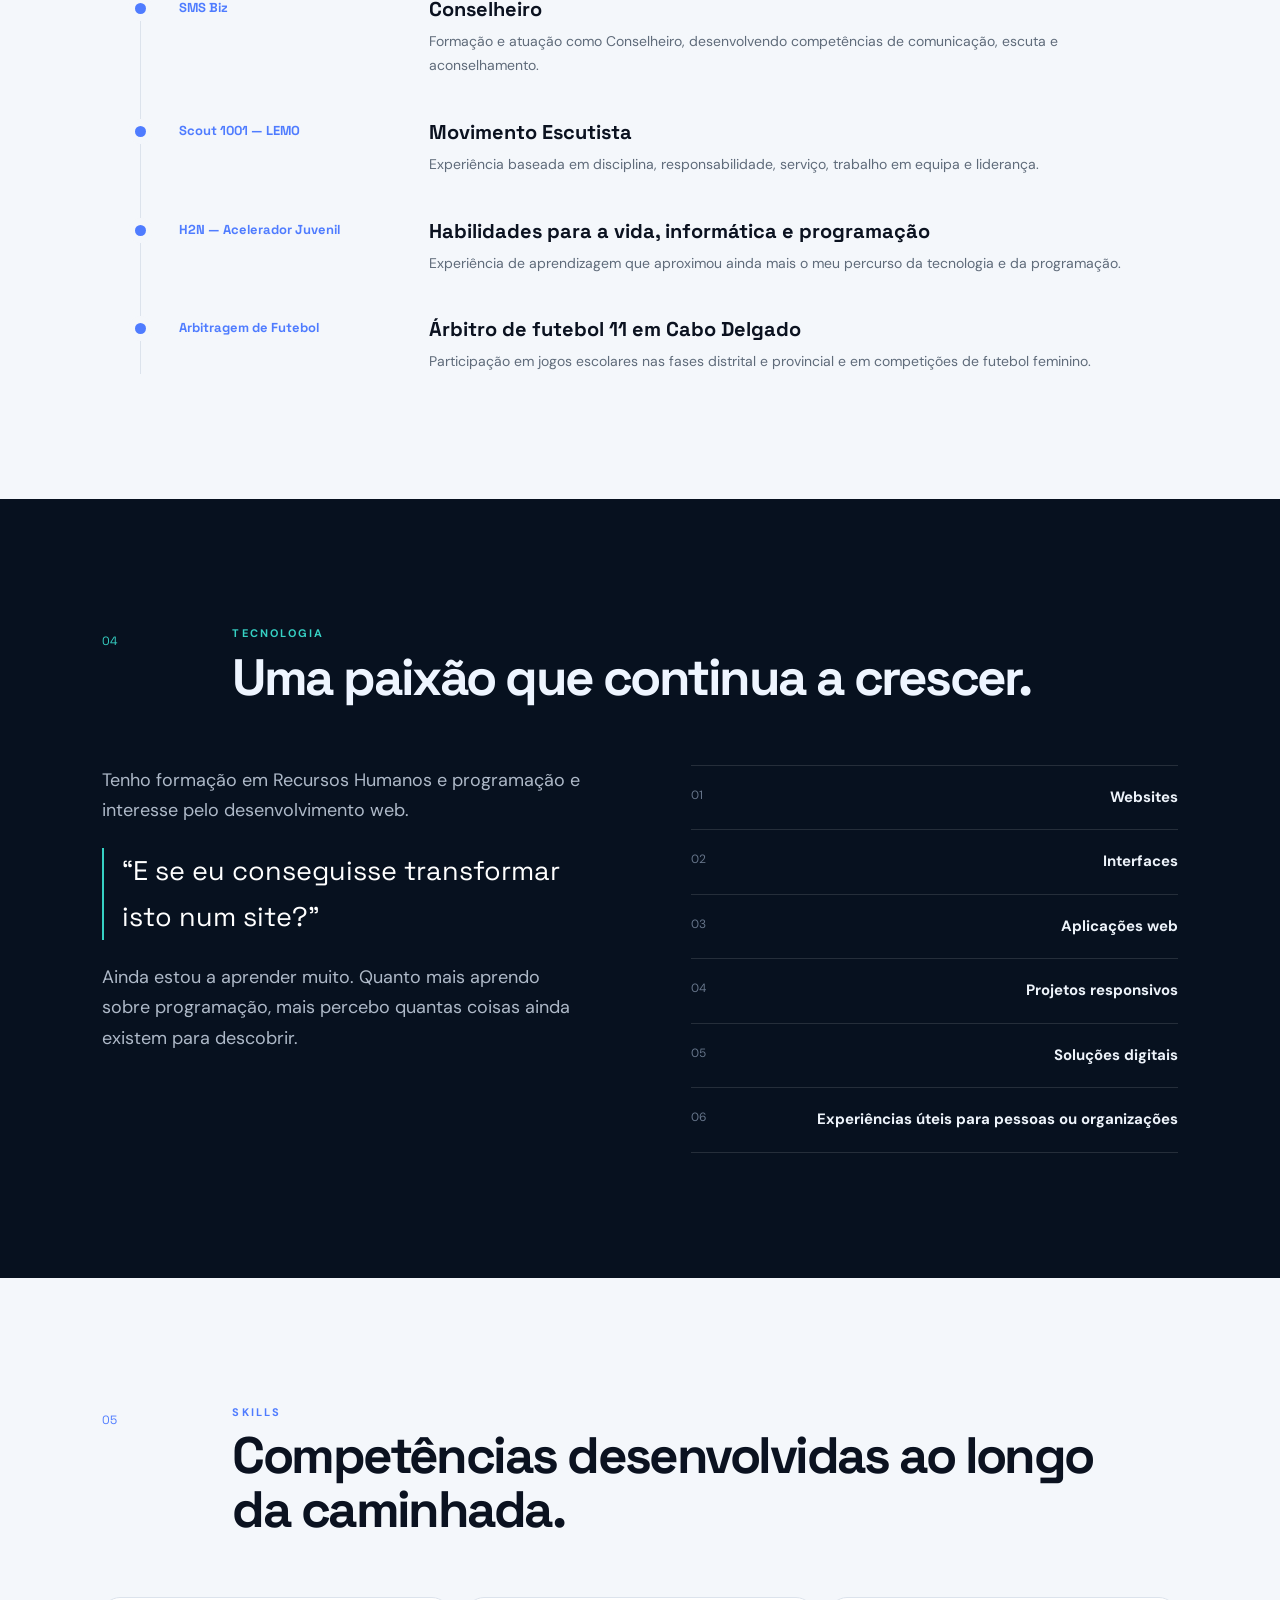
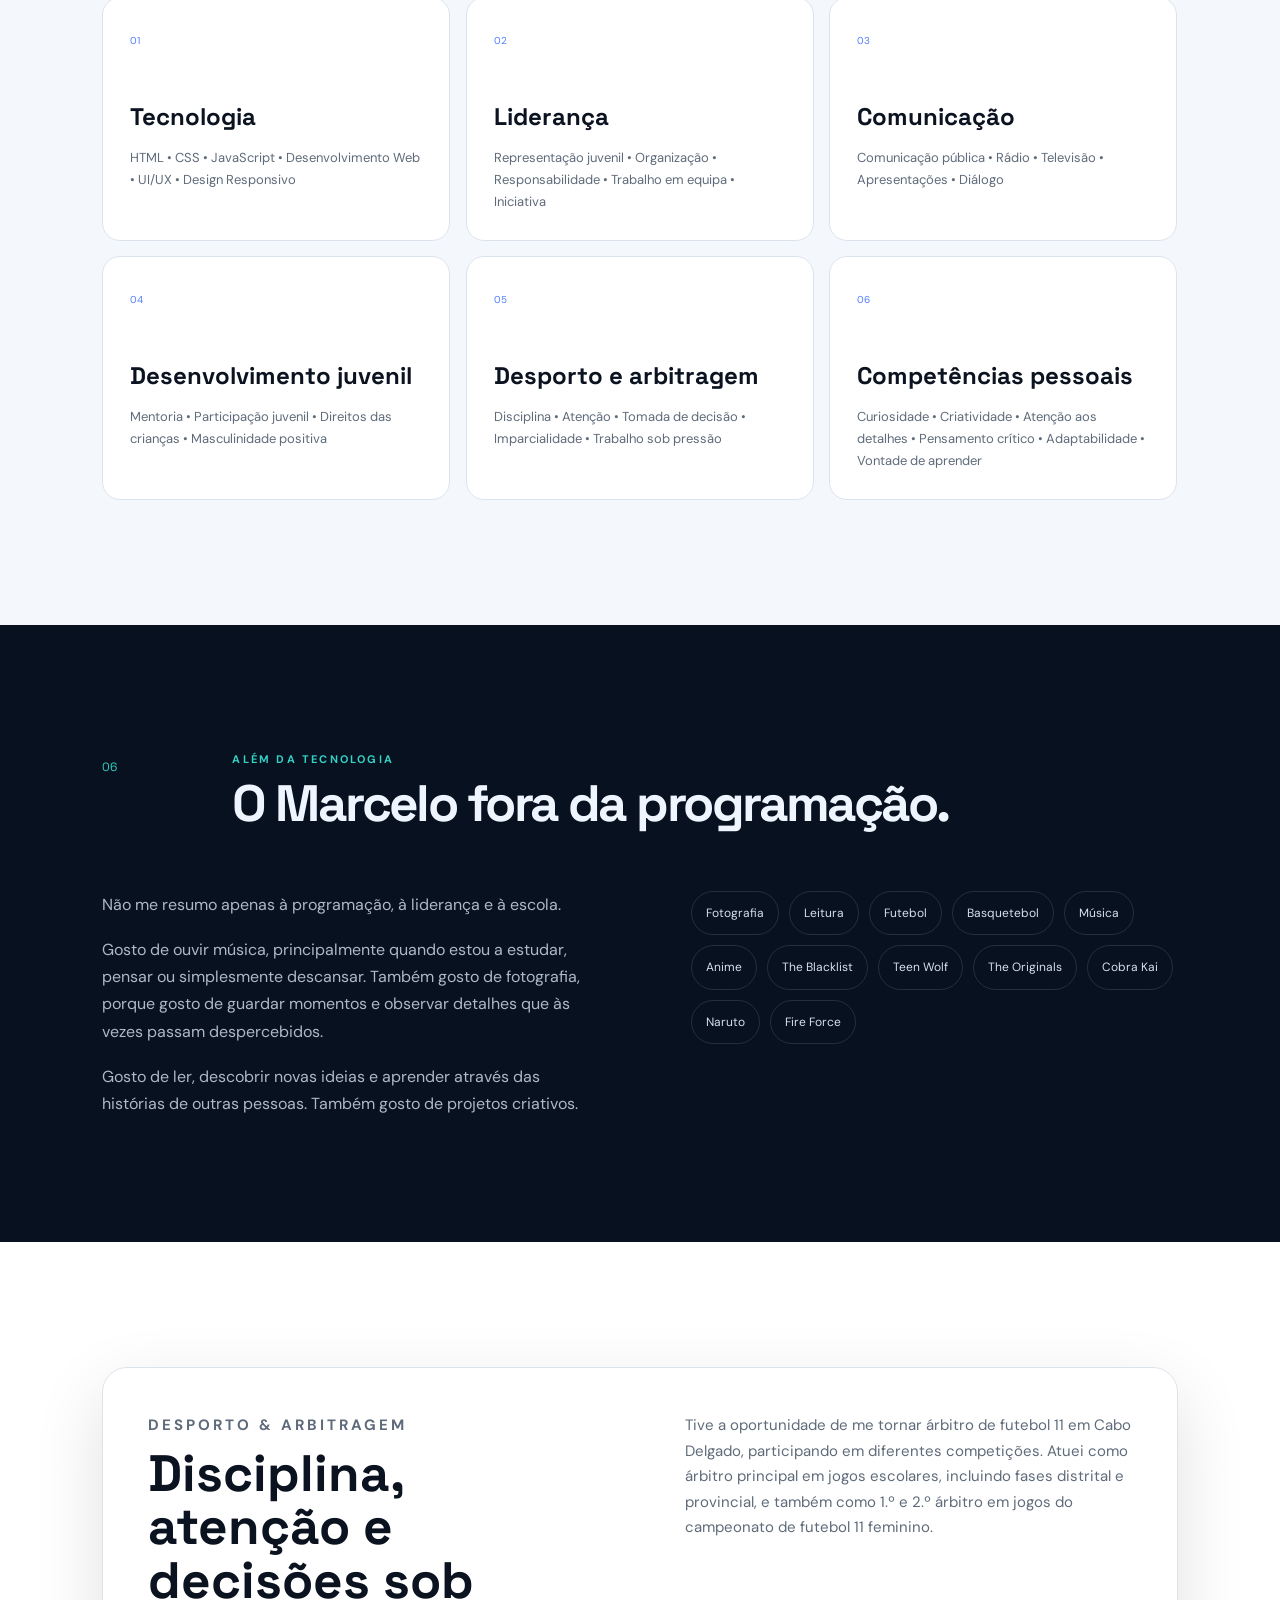
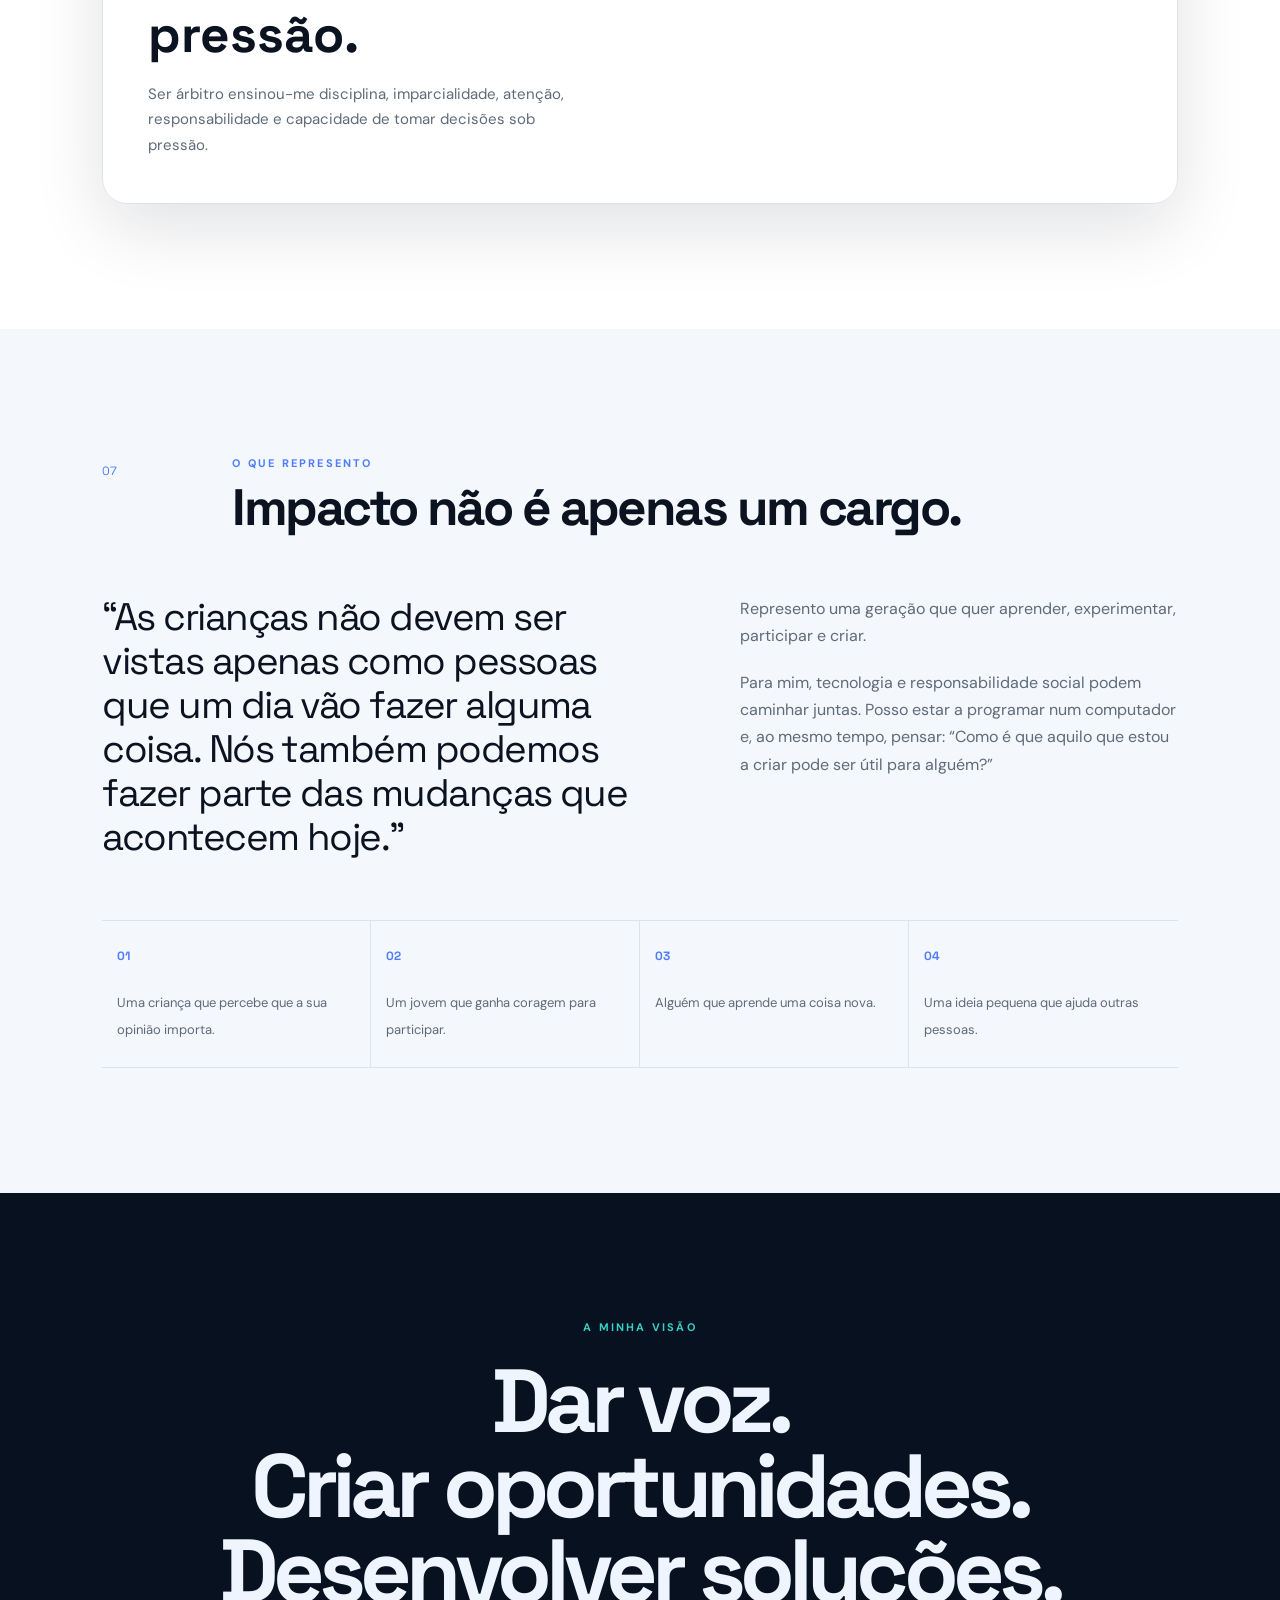
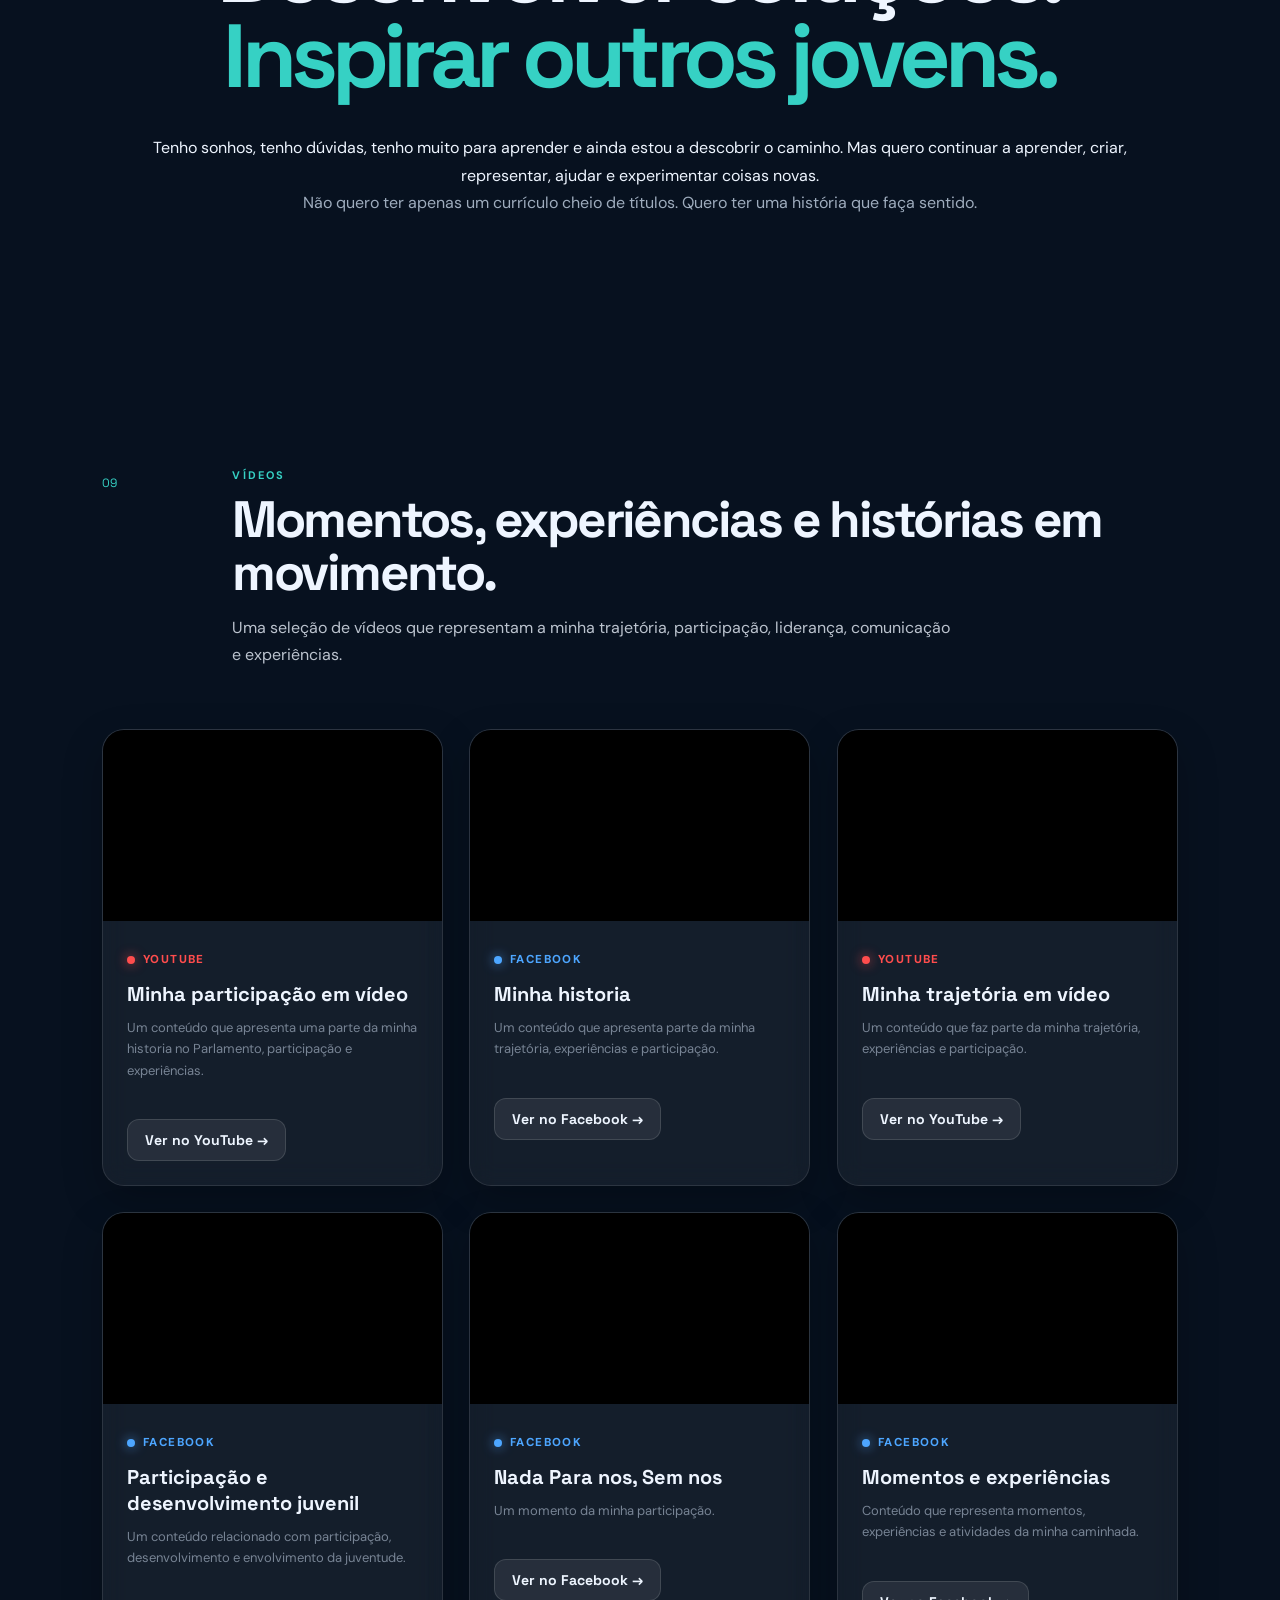
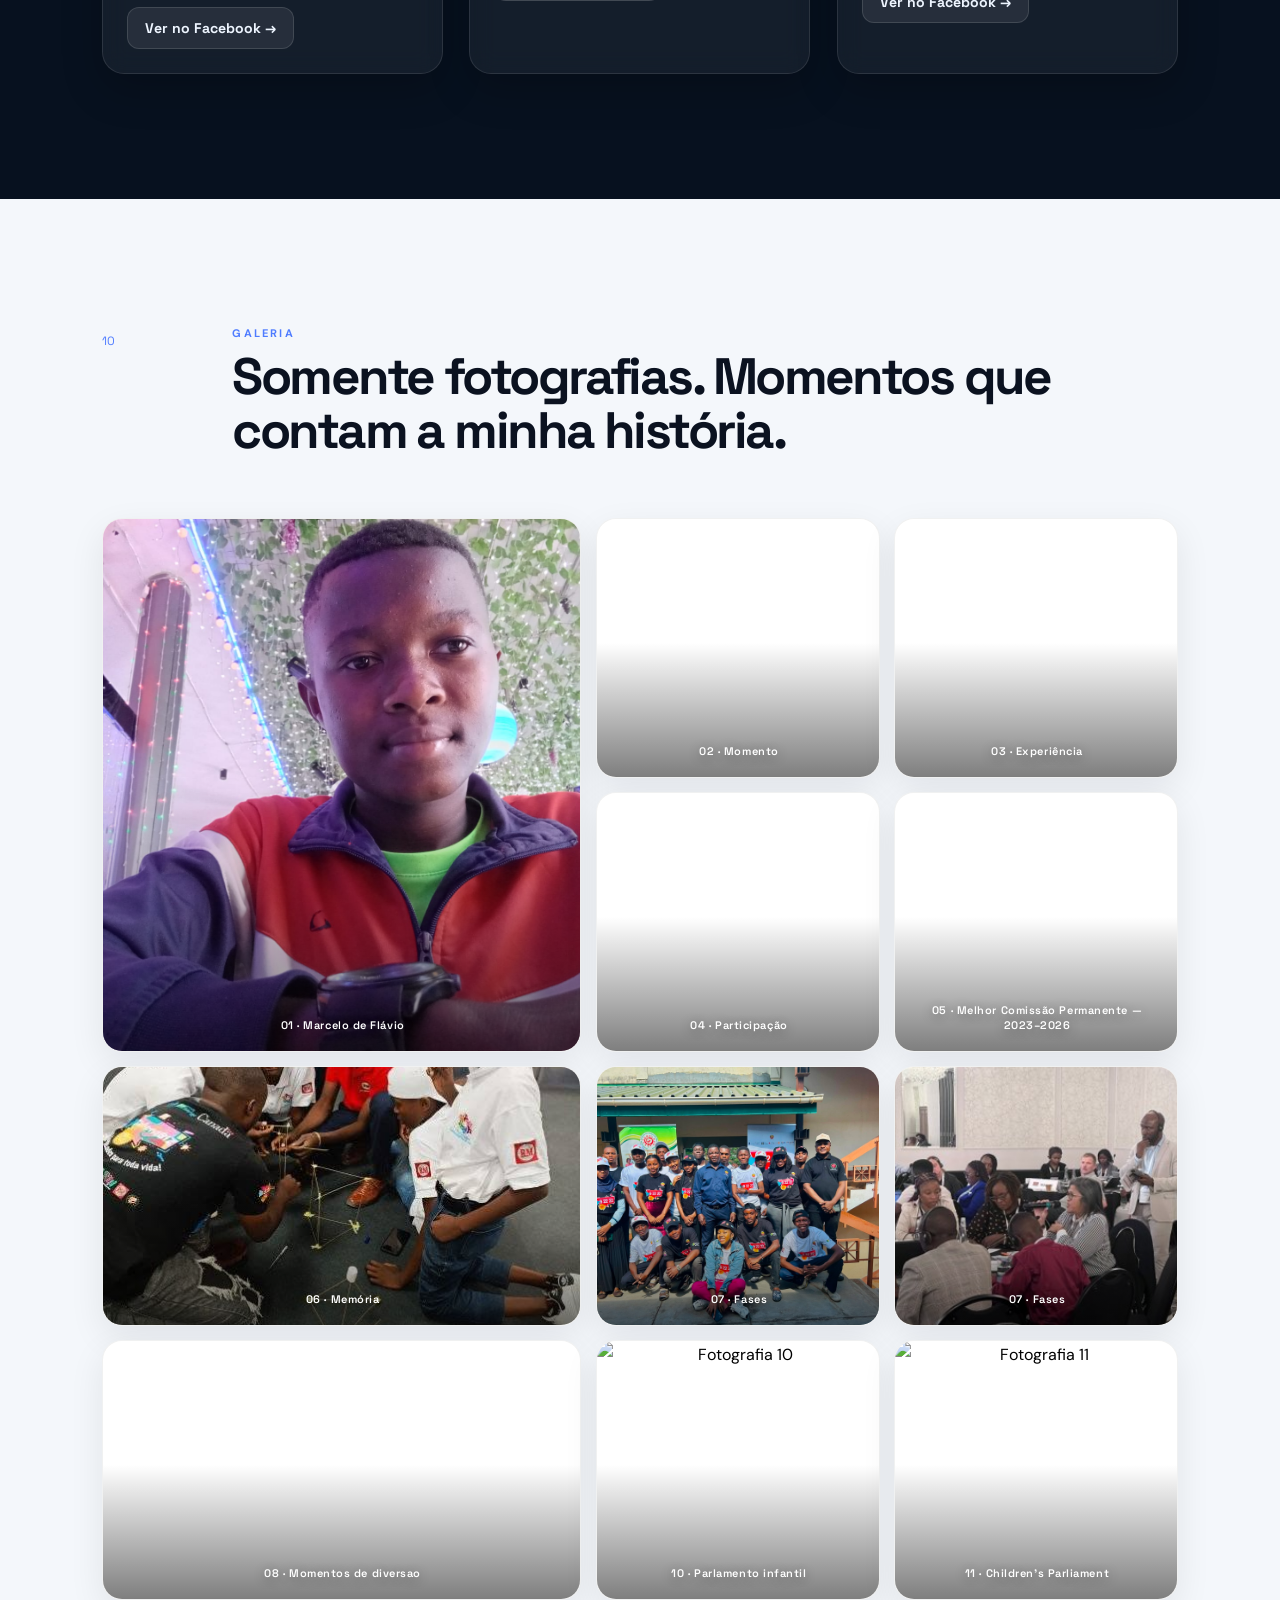
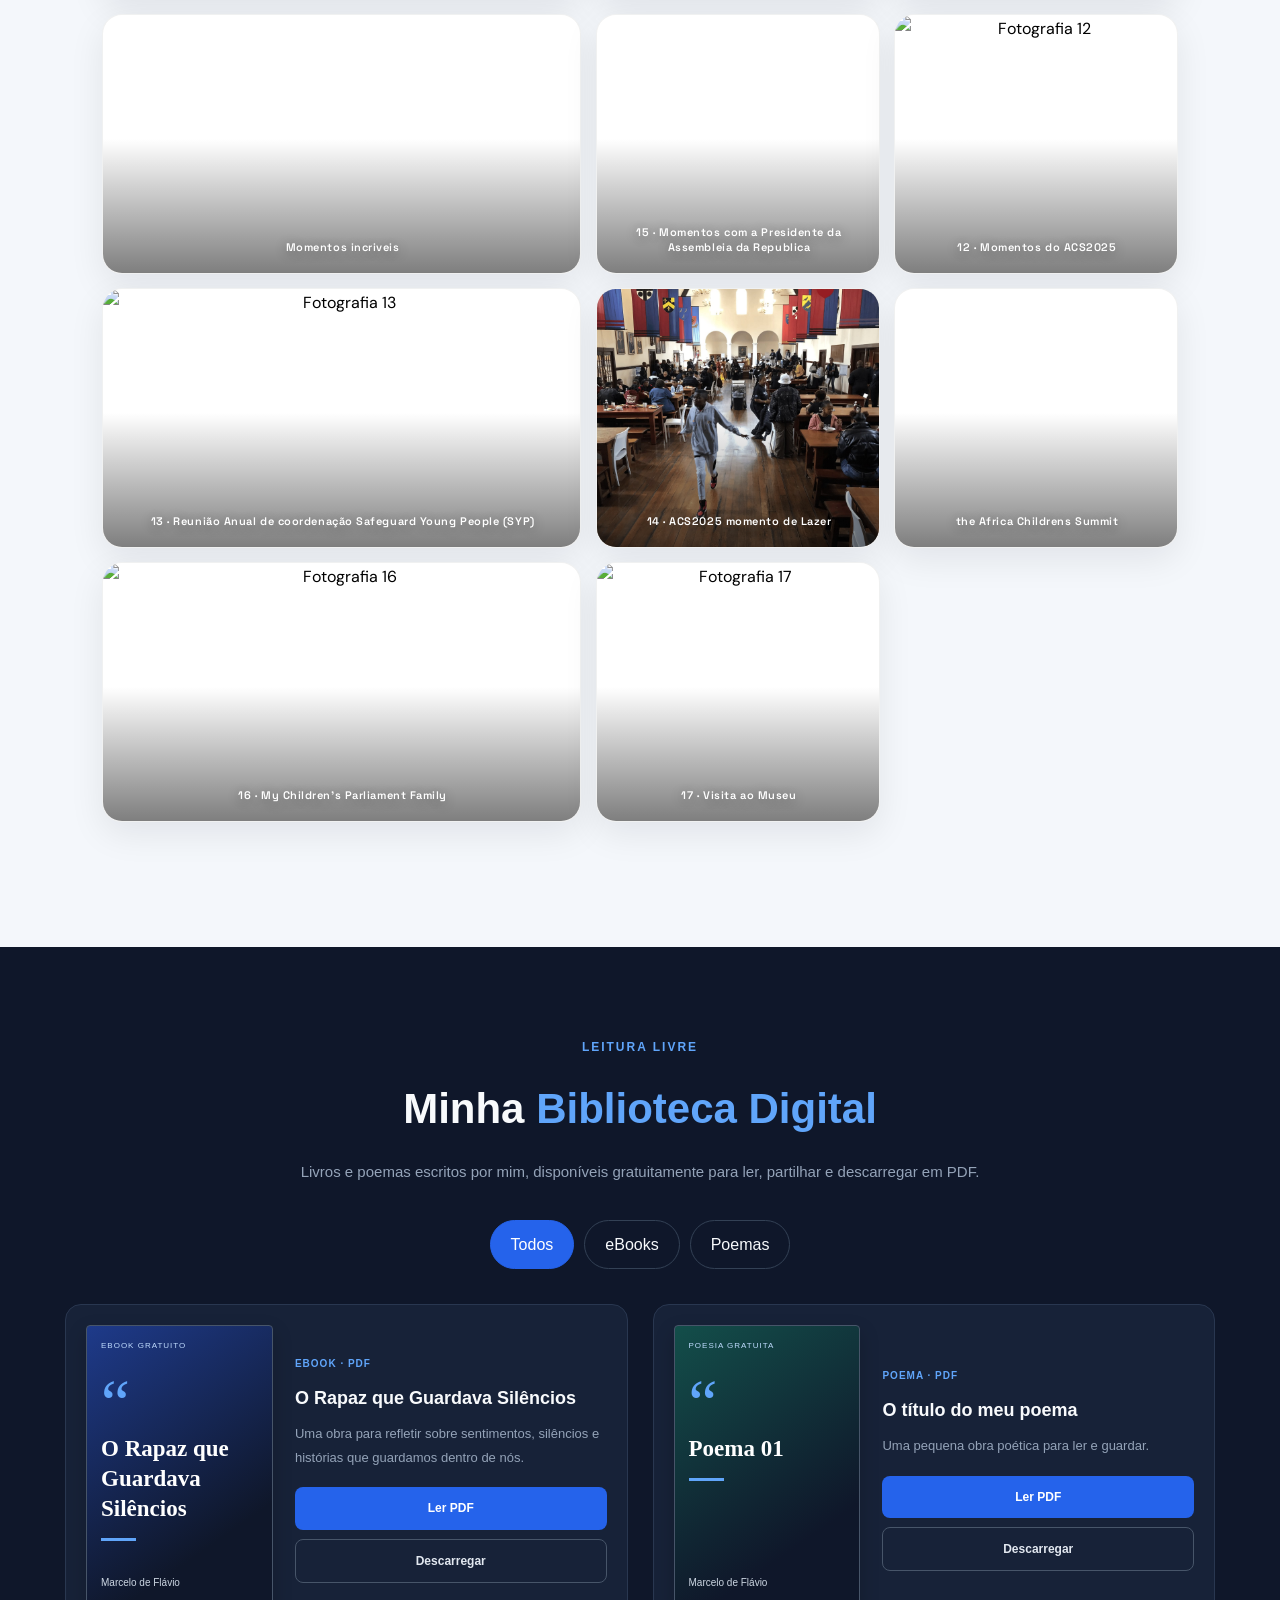
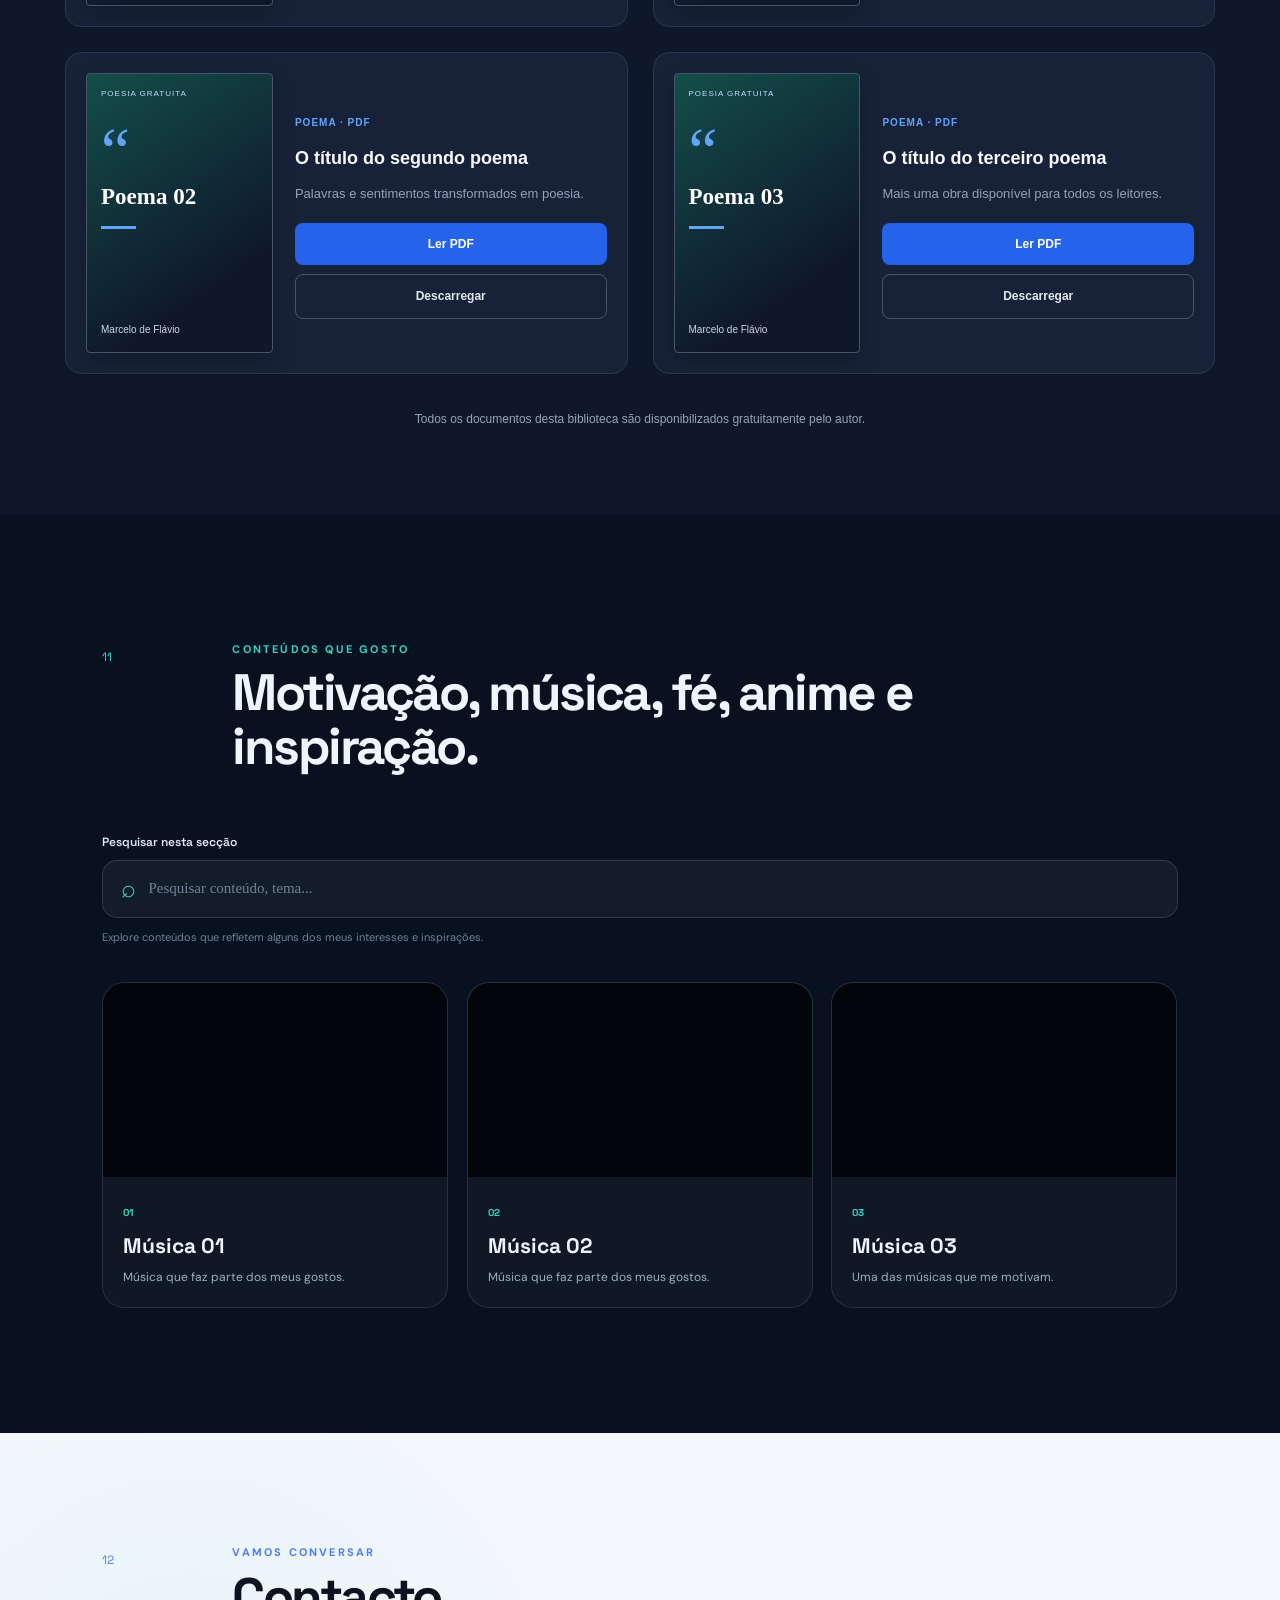
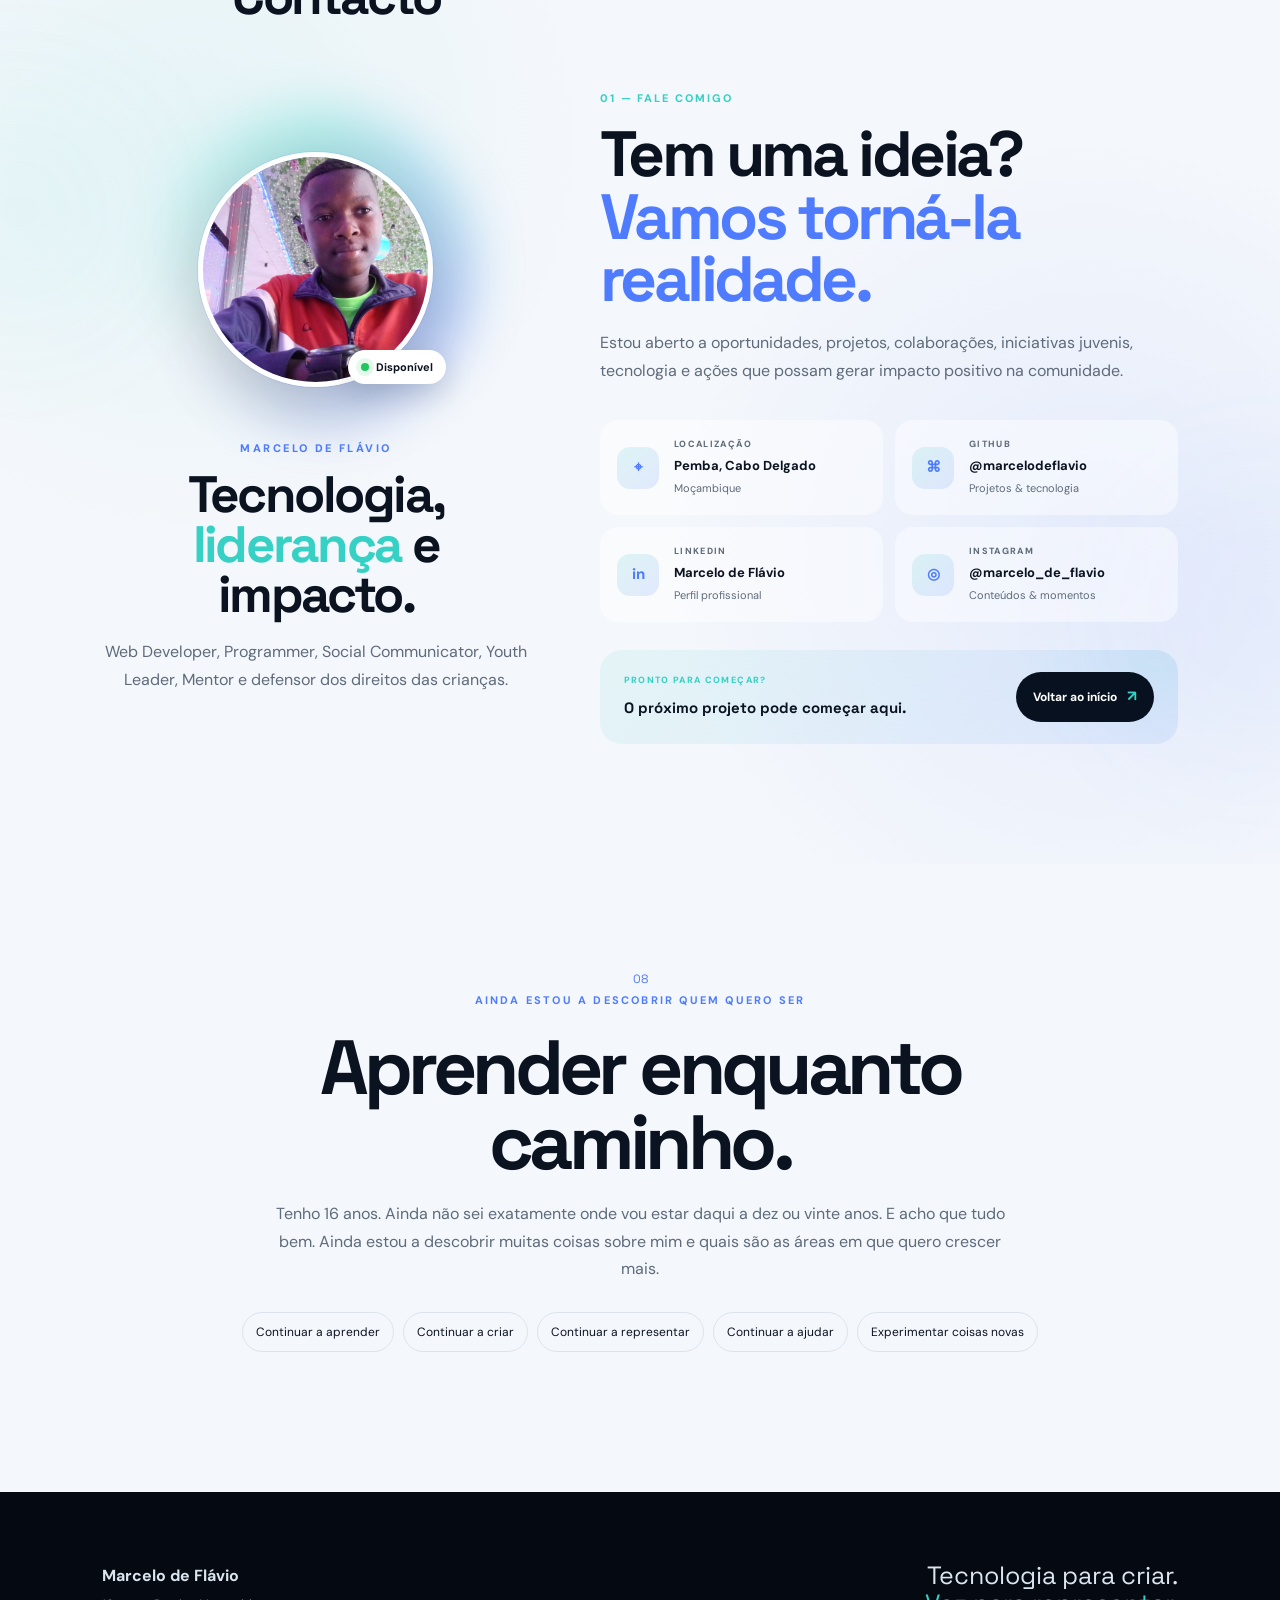
==== commit 5b25a0bb: "Add 'Leitura' link and update event description" ====
--- a/index.html
+++ b/index.html
@@ -165,6 +165,7 @@
       <a href="#galeria">Galeria</a>
       <a href="#musicas">Músicas</a>
       <a href="#contacto">Contacto</a>
+       <a href="#biblioteca">Leitura</a>
       <a href="cv.html">CV</a>
     </nav>
 
@@ -863,7 +864,7 @@
      src="participacao.jpg"
     alt="Fotografia 14"
     loading="lazy">
-  <span>14 · Reunião Anual de coordenação Safeguard Young People (SYP)</span>
+  <span>14 · ACS2025 momento de Lazer</span>
 </button>
 
 
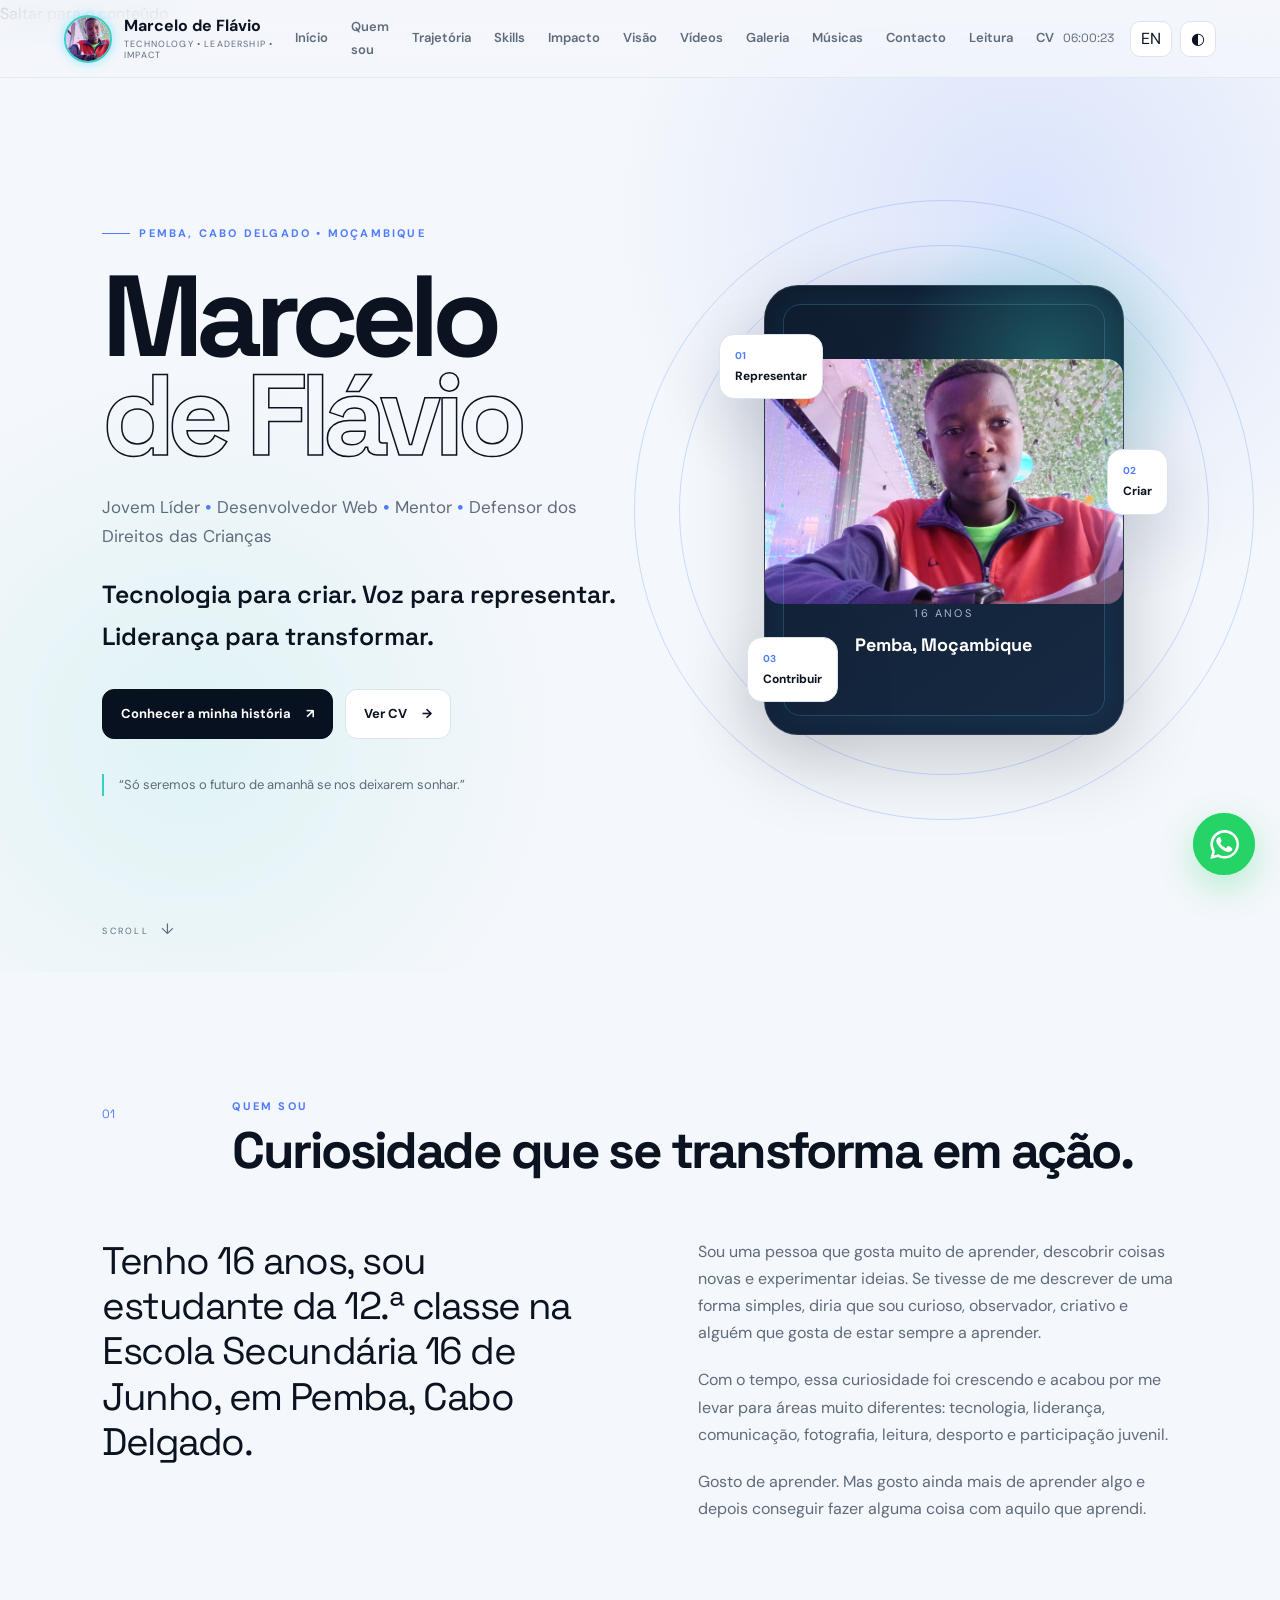
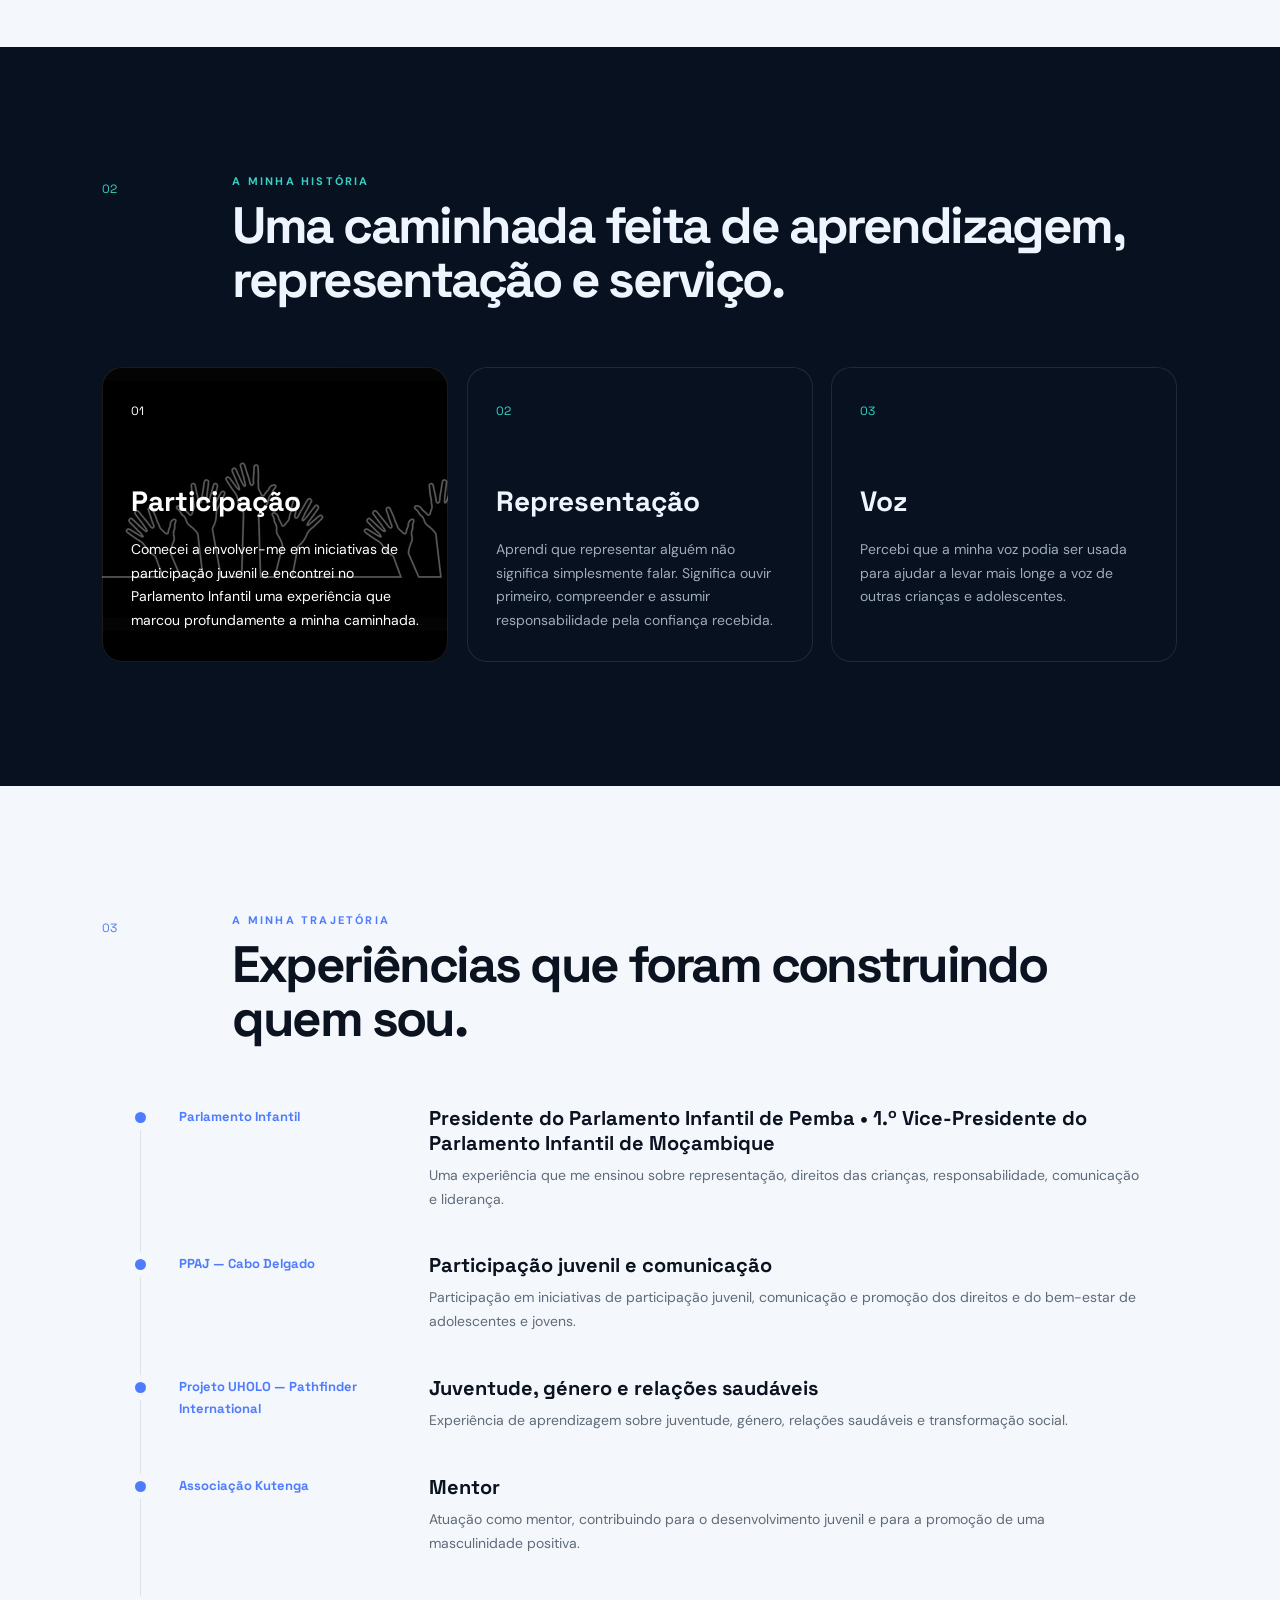
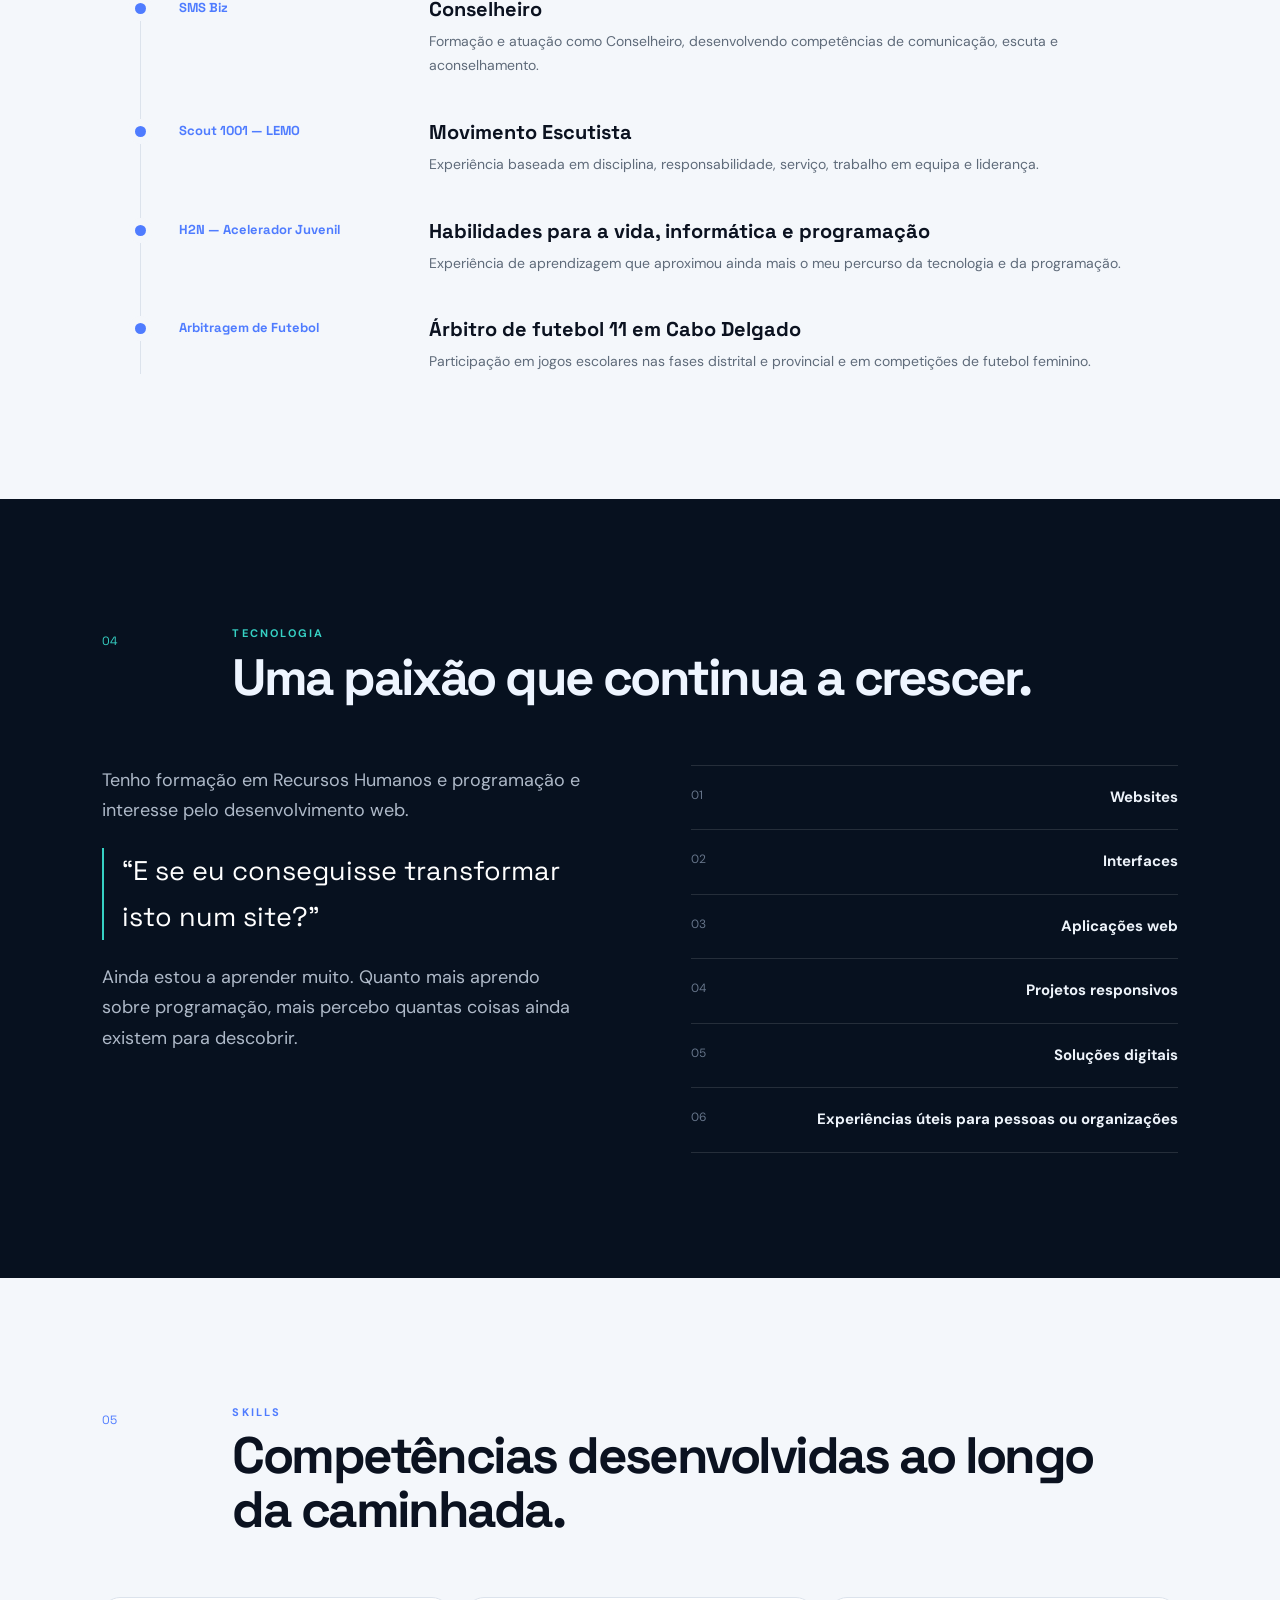
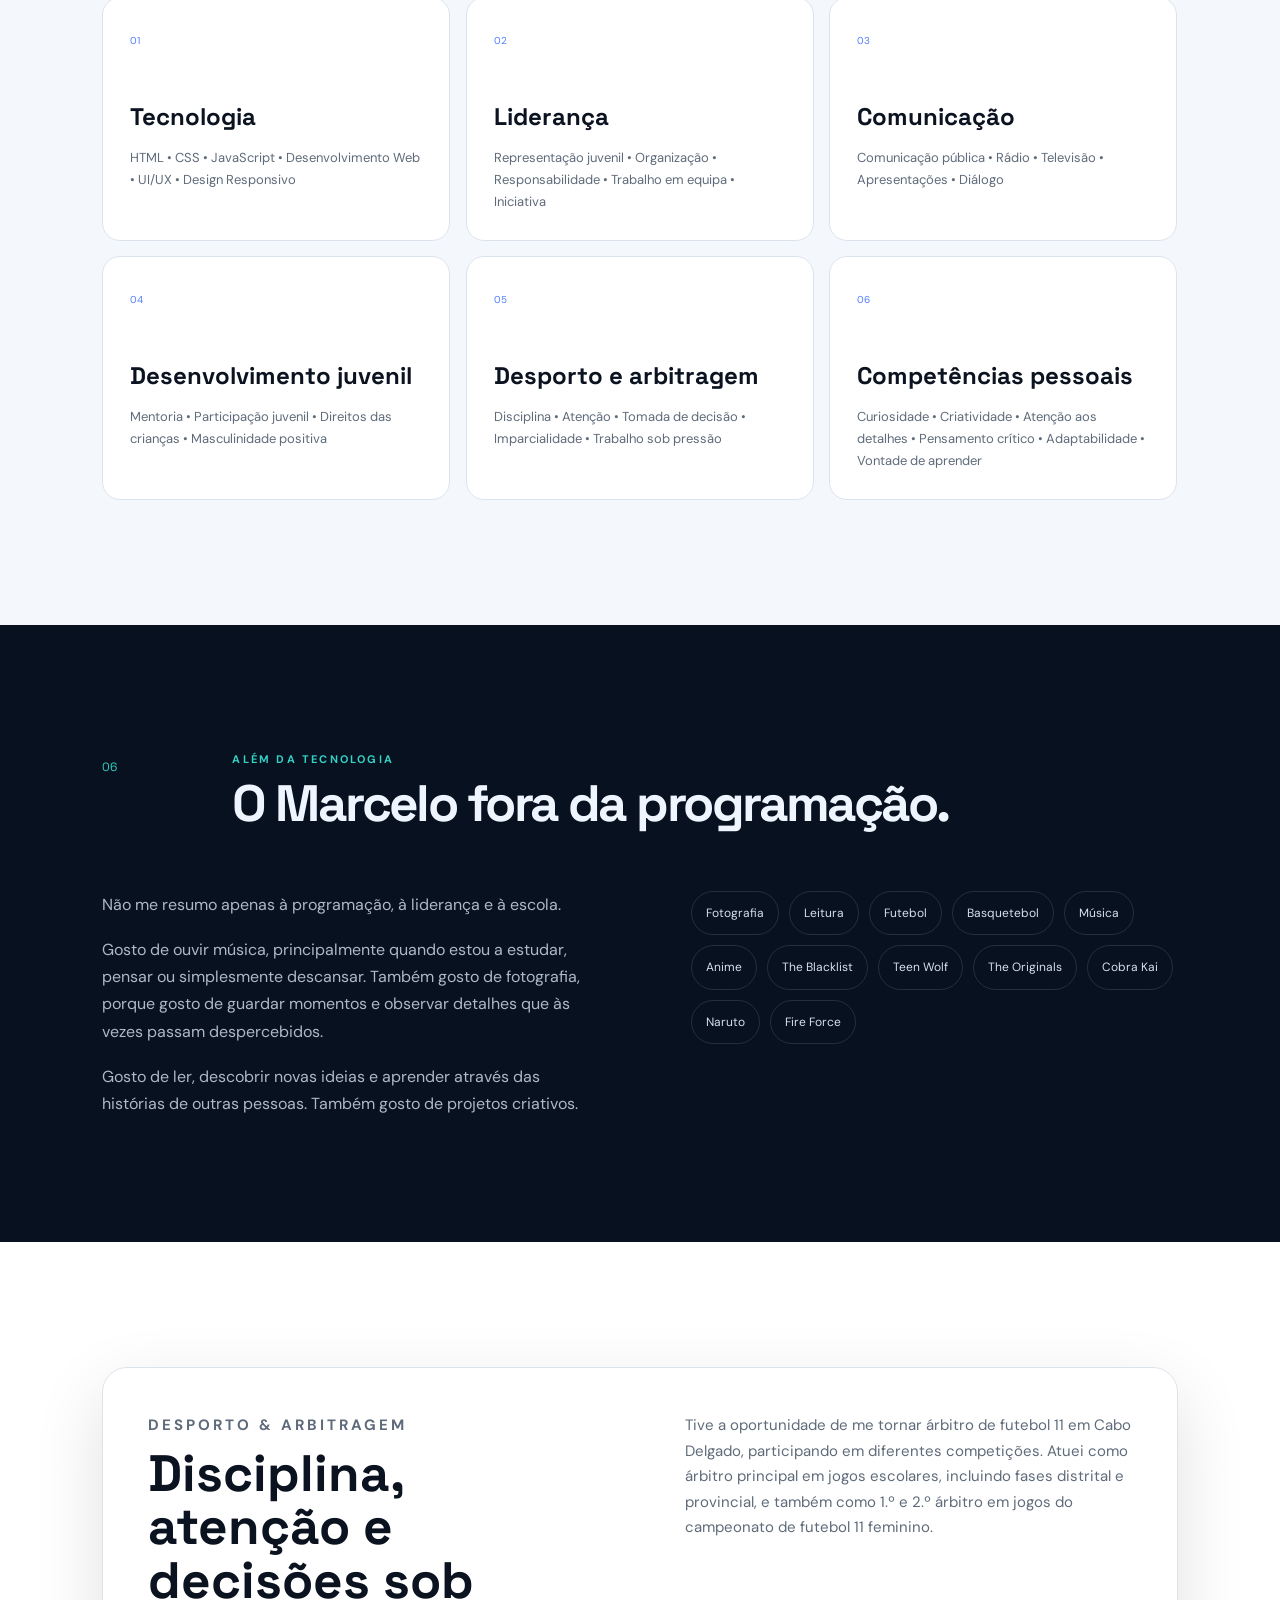
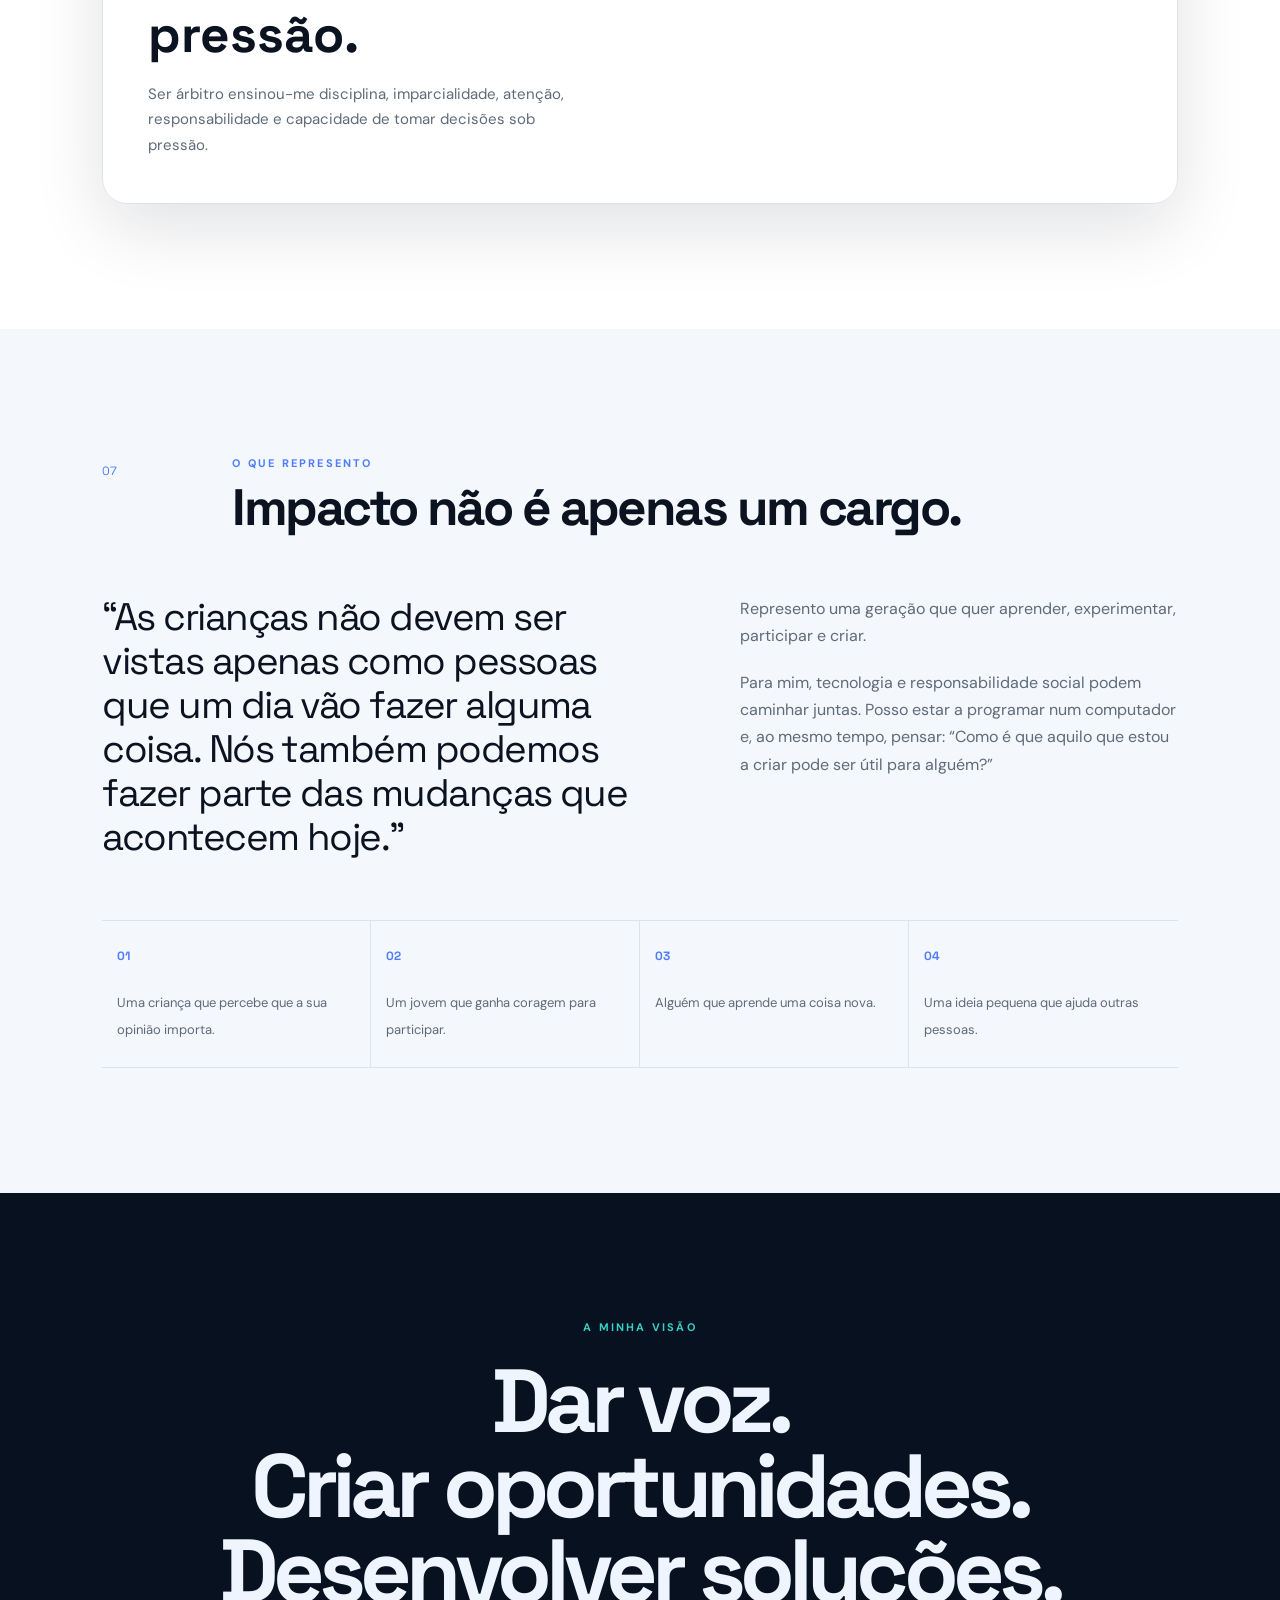
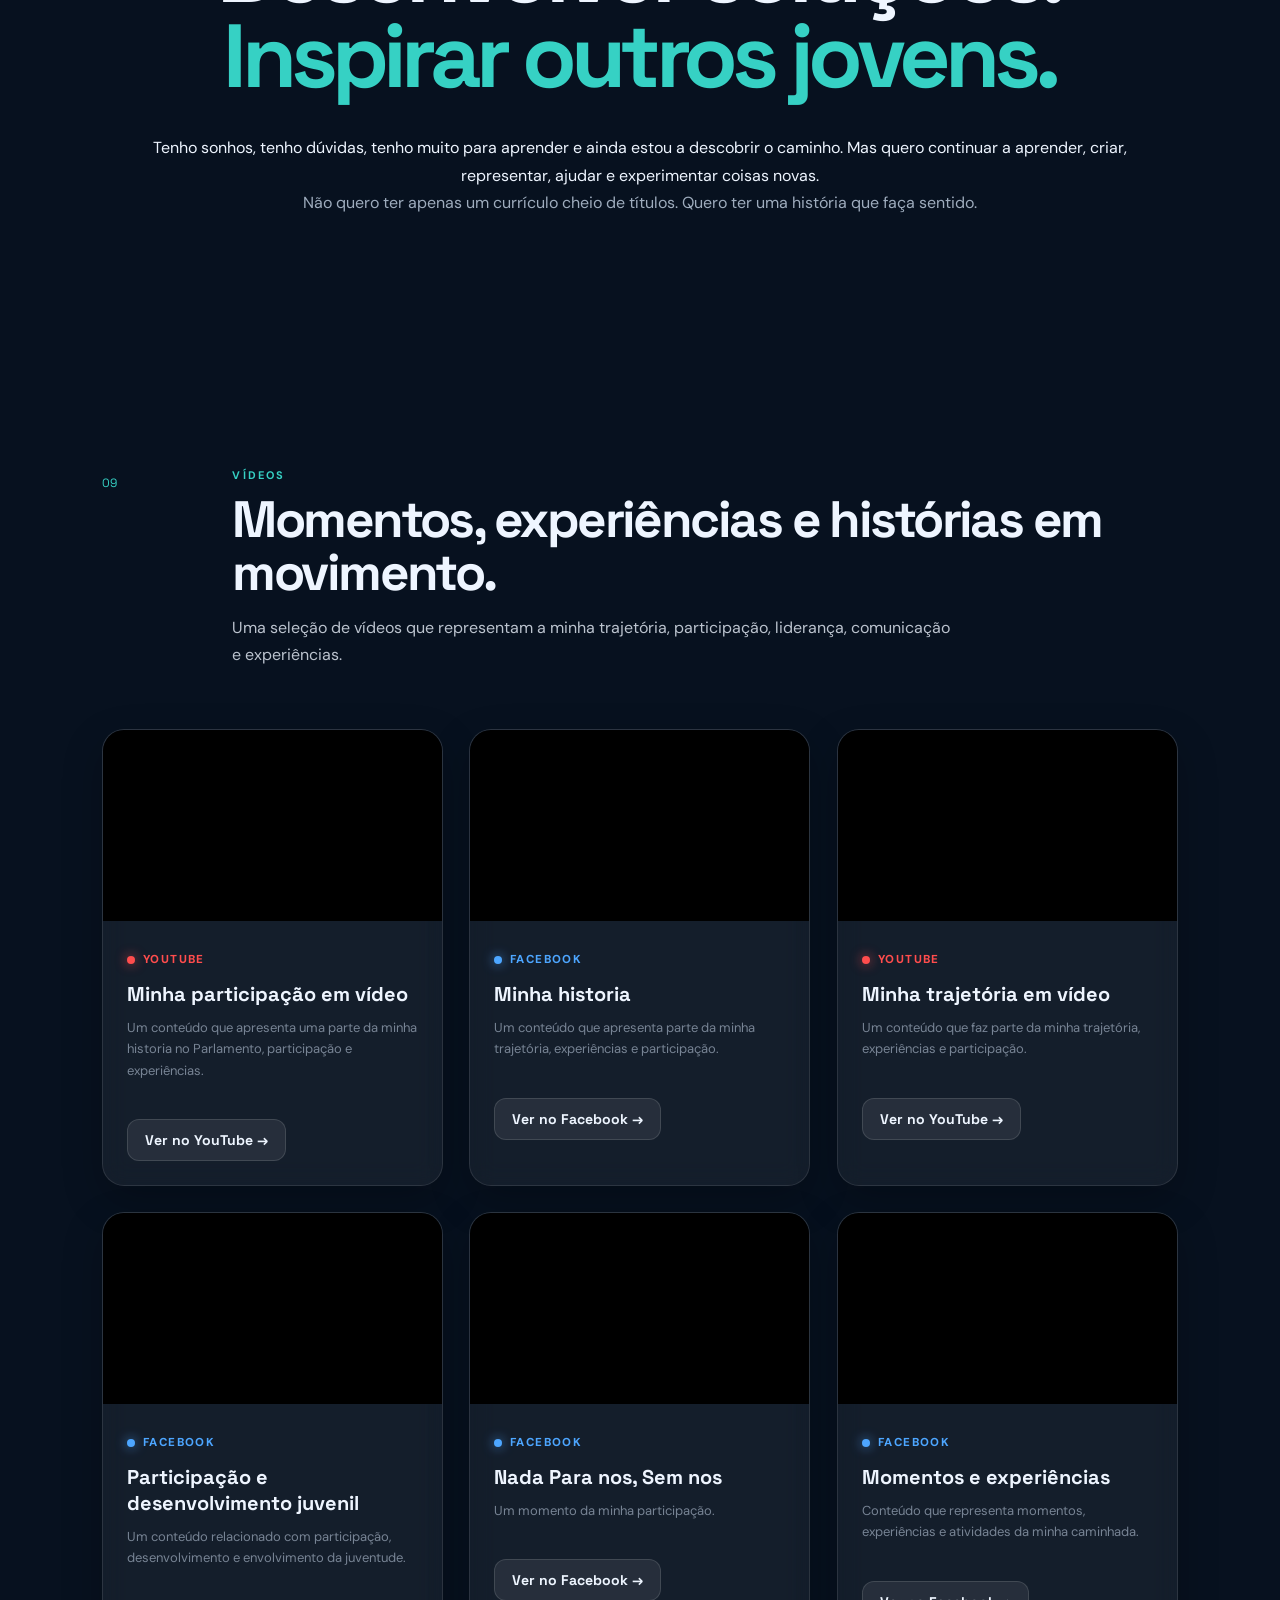
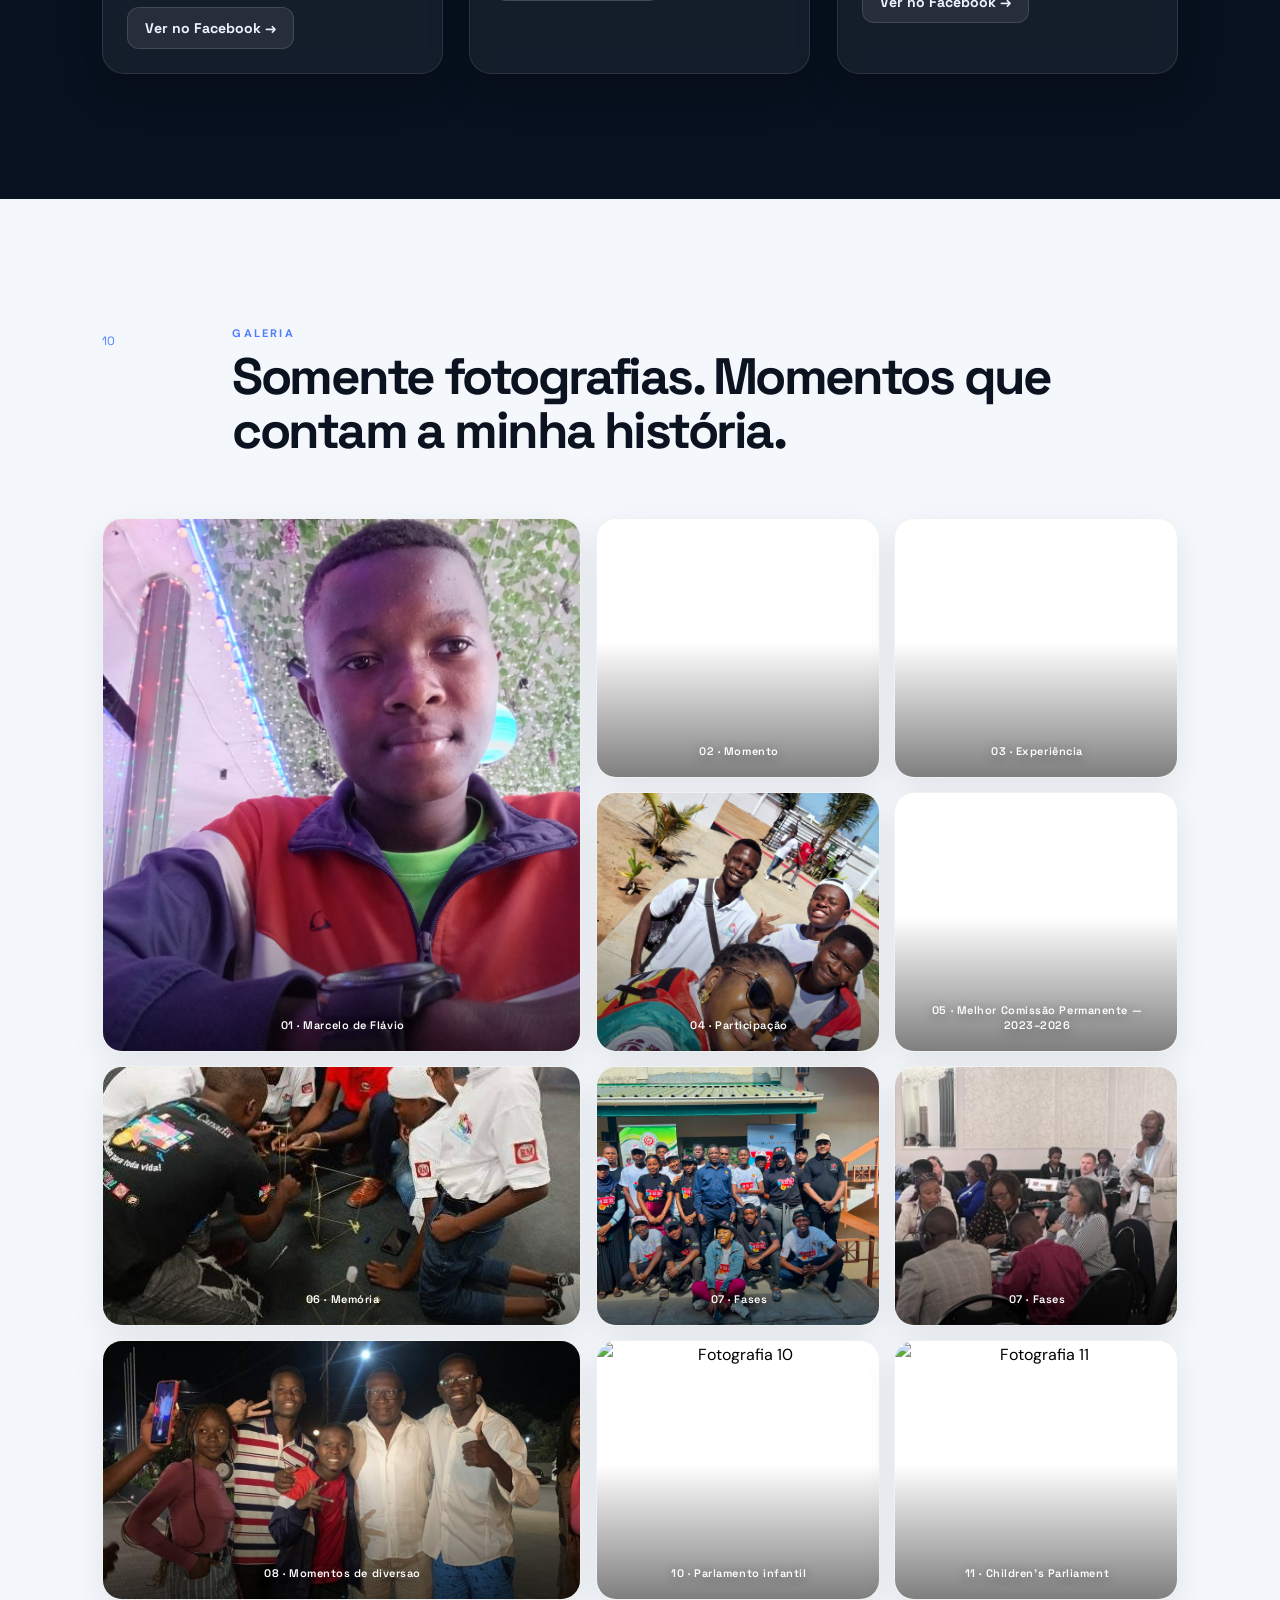
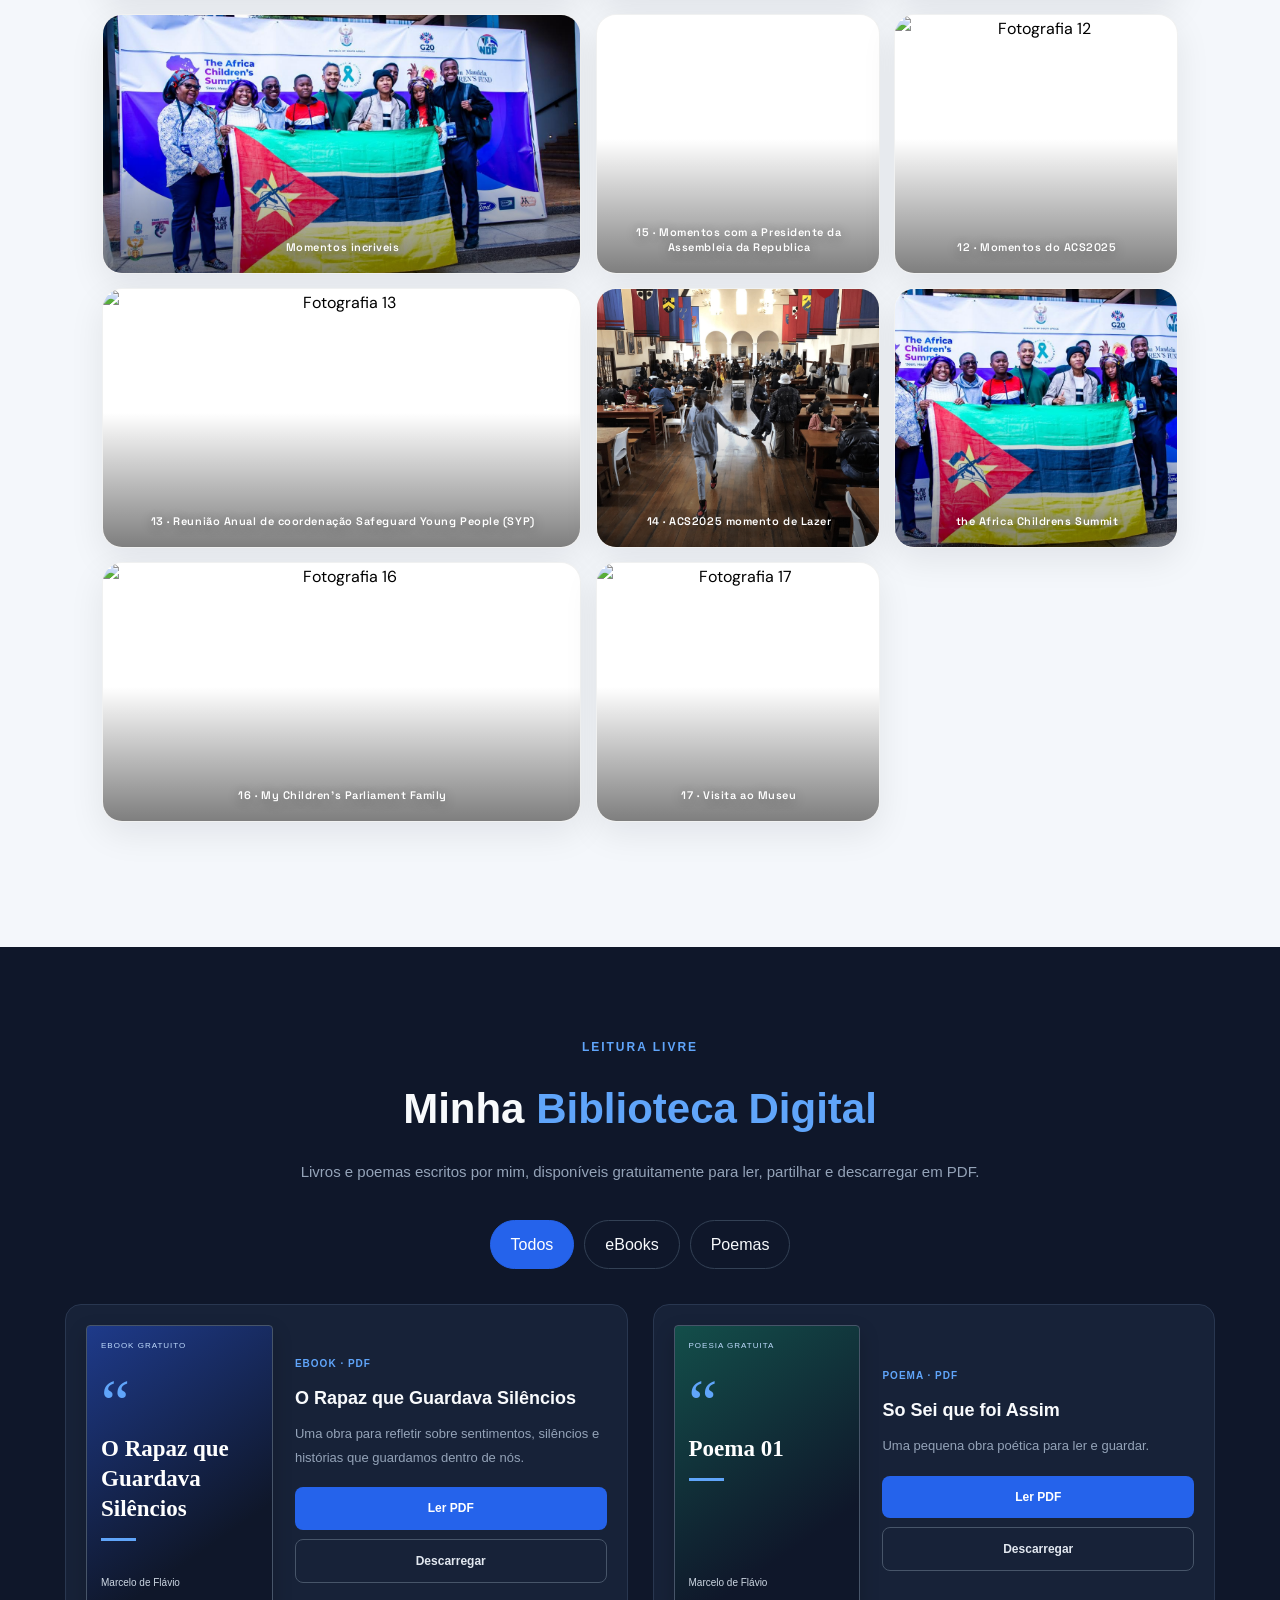
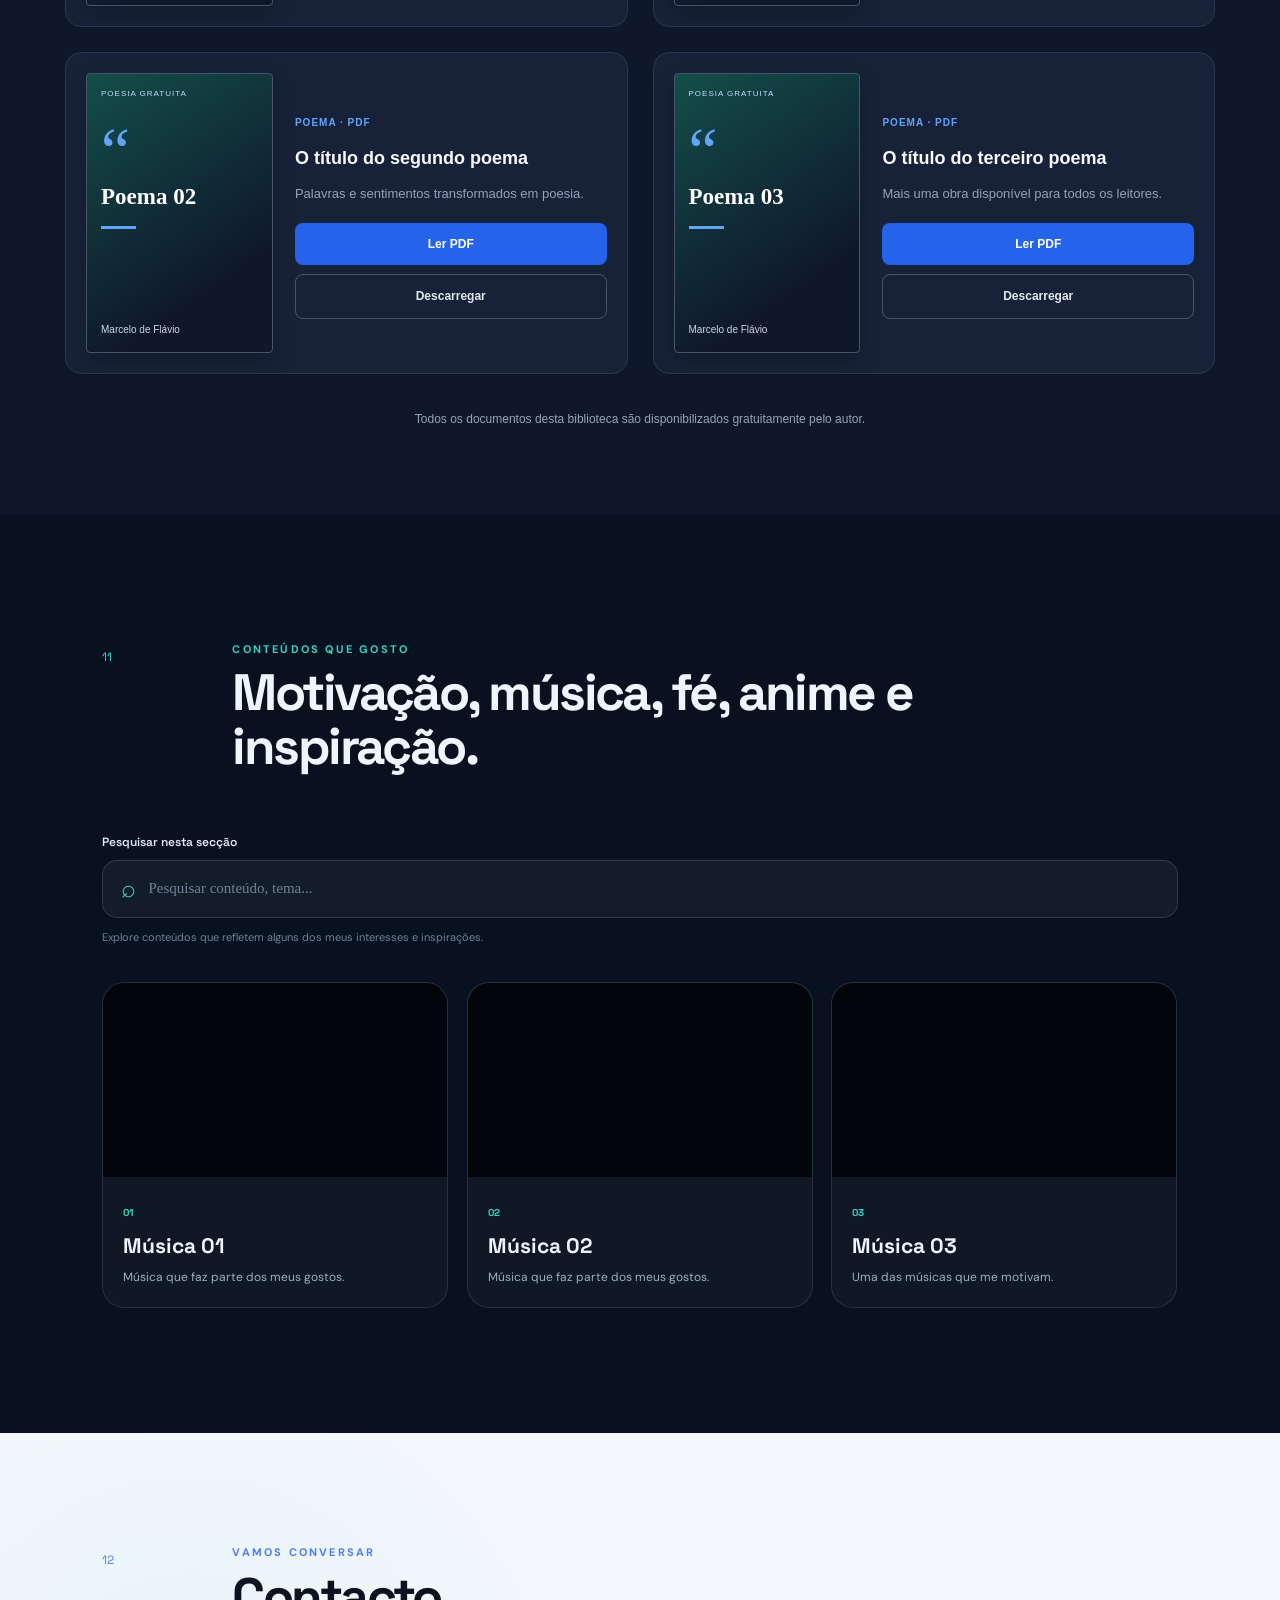
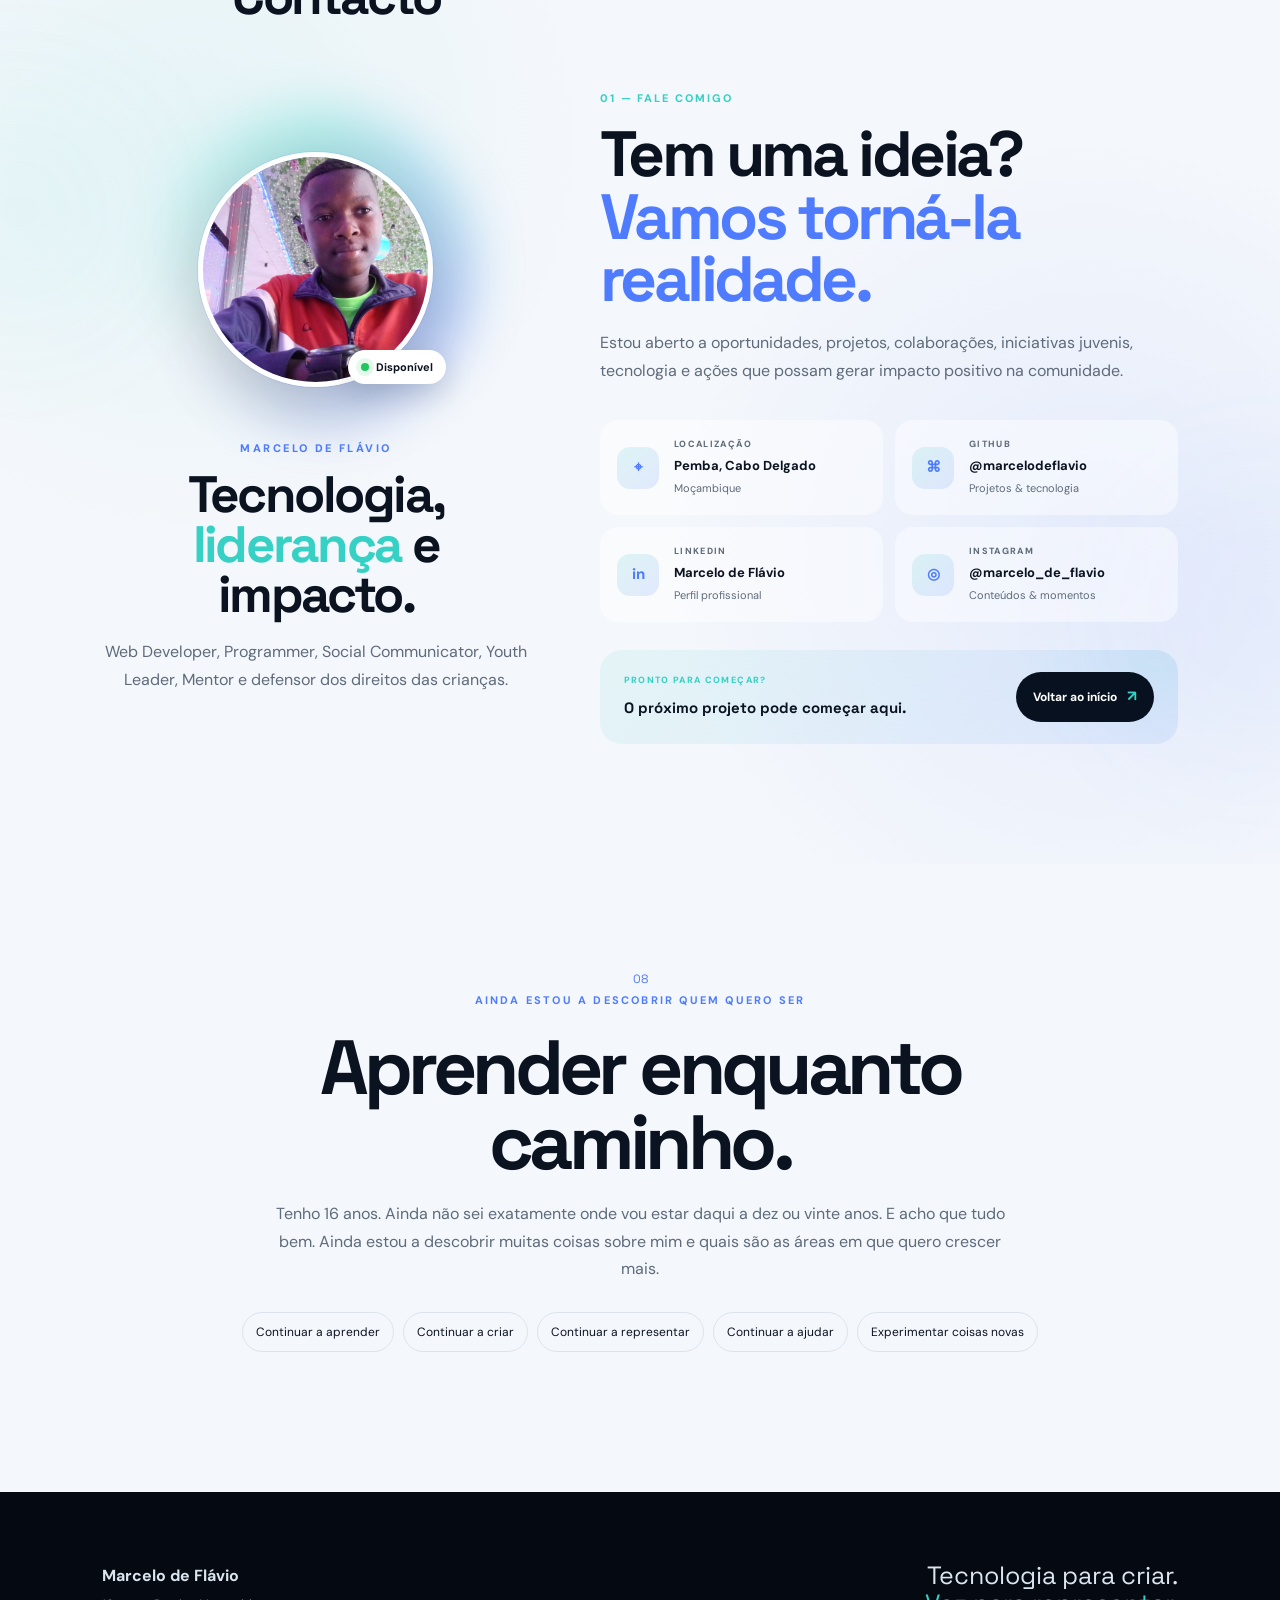
==== commit 7c1db59a: "Fix links and titles in biblioteca section Updated links and titles for book sections in the library" ====
--- a/index.html
+++ b/index.html
@@ -916,7 +916,10 @@
       </div>
     </section>
 
-
+  <!-- =========================
+         livro
+    ========================= -->
+    
 <section id="biblioteca" class="biblioteca">
   <div class="biblioteca-container">
 
@@ -957,14 +960,14 @@
 
           <div class="livro-acoes">
             <a class="btn-ler"
-               href="pdfs/o-rapaz-que-guardava-silencios.pdf"
+               href="o-rapaz-que-guardava-silencios.pdf"
                target="_blank"
                rel="noopener noreferrer">
               Ler PDF
             </a>
 
             <a class="btn-download"
-               href="pdfs/o-rapaz-que-guardava-silencios.pdf"
+               href="o-rapaz-que-guardava-silencios.pdf"
                download>
               Descarregar
             </a>
@@ -984,17 +987,17 @@
 
         <div class="livro-info">
           <span class="livro-categoria">POEMA · PDF</span>
-          <h3>O título do meu poema</h3>
+          <h3>So Sei que foi Assim</h3>
           <p>Uma pequena obra poética para ler e guardar.</p>
 
           <div class="livro-acoes">
             <a class="btn-ler"
-               href="pdfs/poema-01.pdf"
+               href="poema-01.pdf"
                target="_blank"
                rel="noopener noreferrer">Ler PDF</a>
 
             <a class="btn-download"
-               href="pdfs/poema-01.pdf"
+               href="poema-01.pdf"
                download>Descarregar</a>
           </div>
         </div>
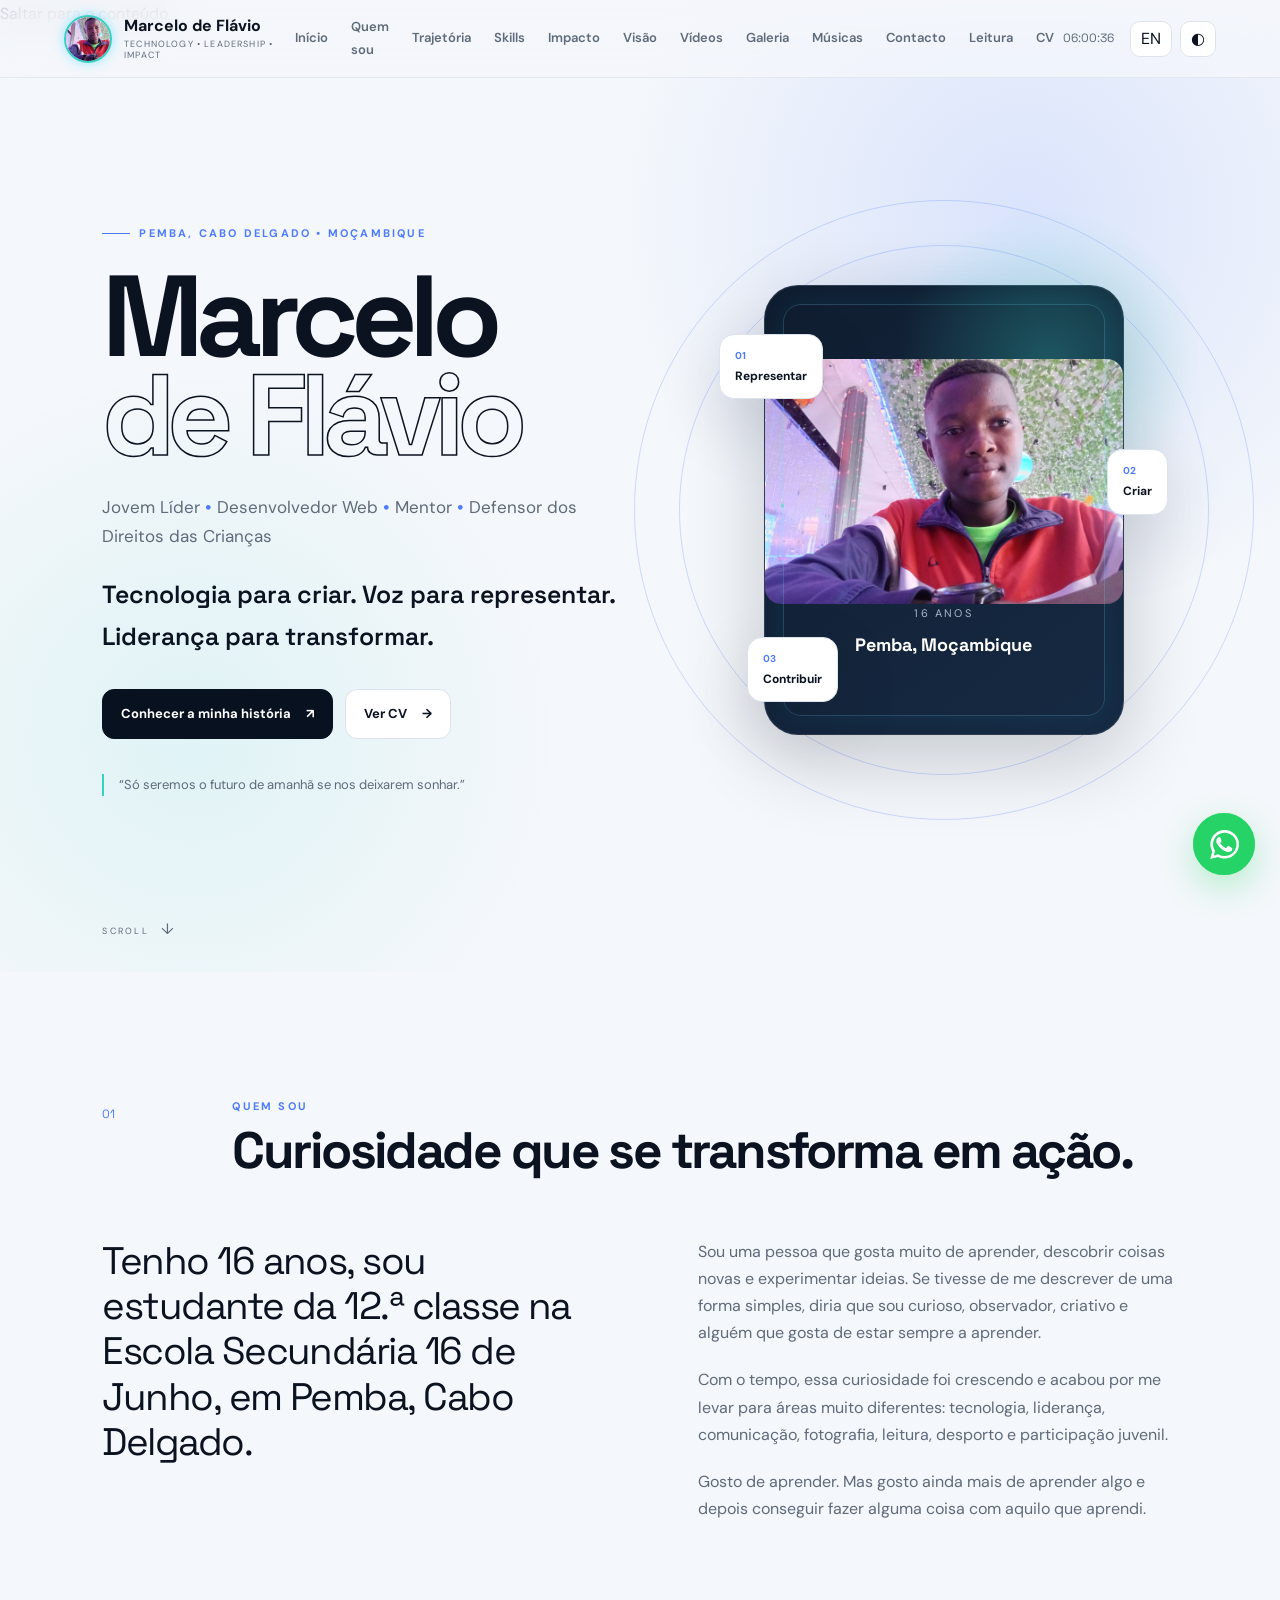
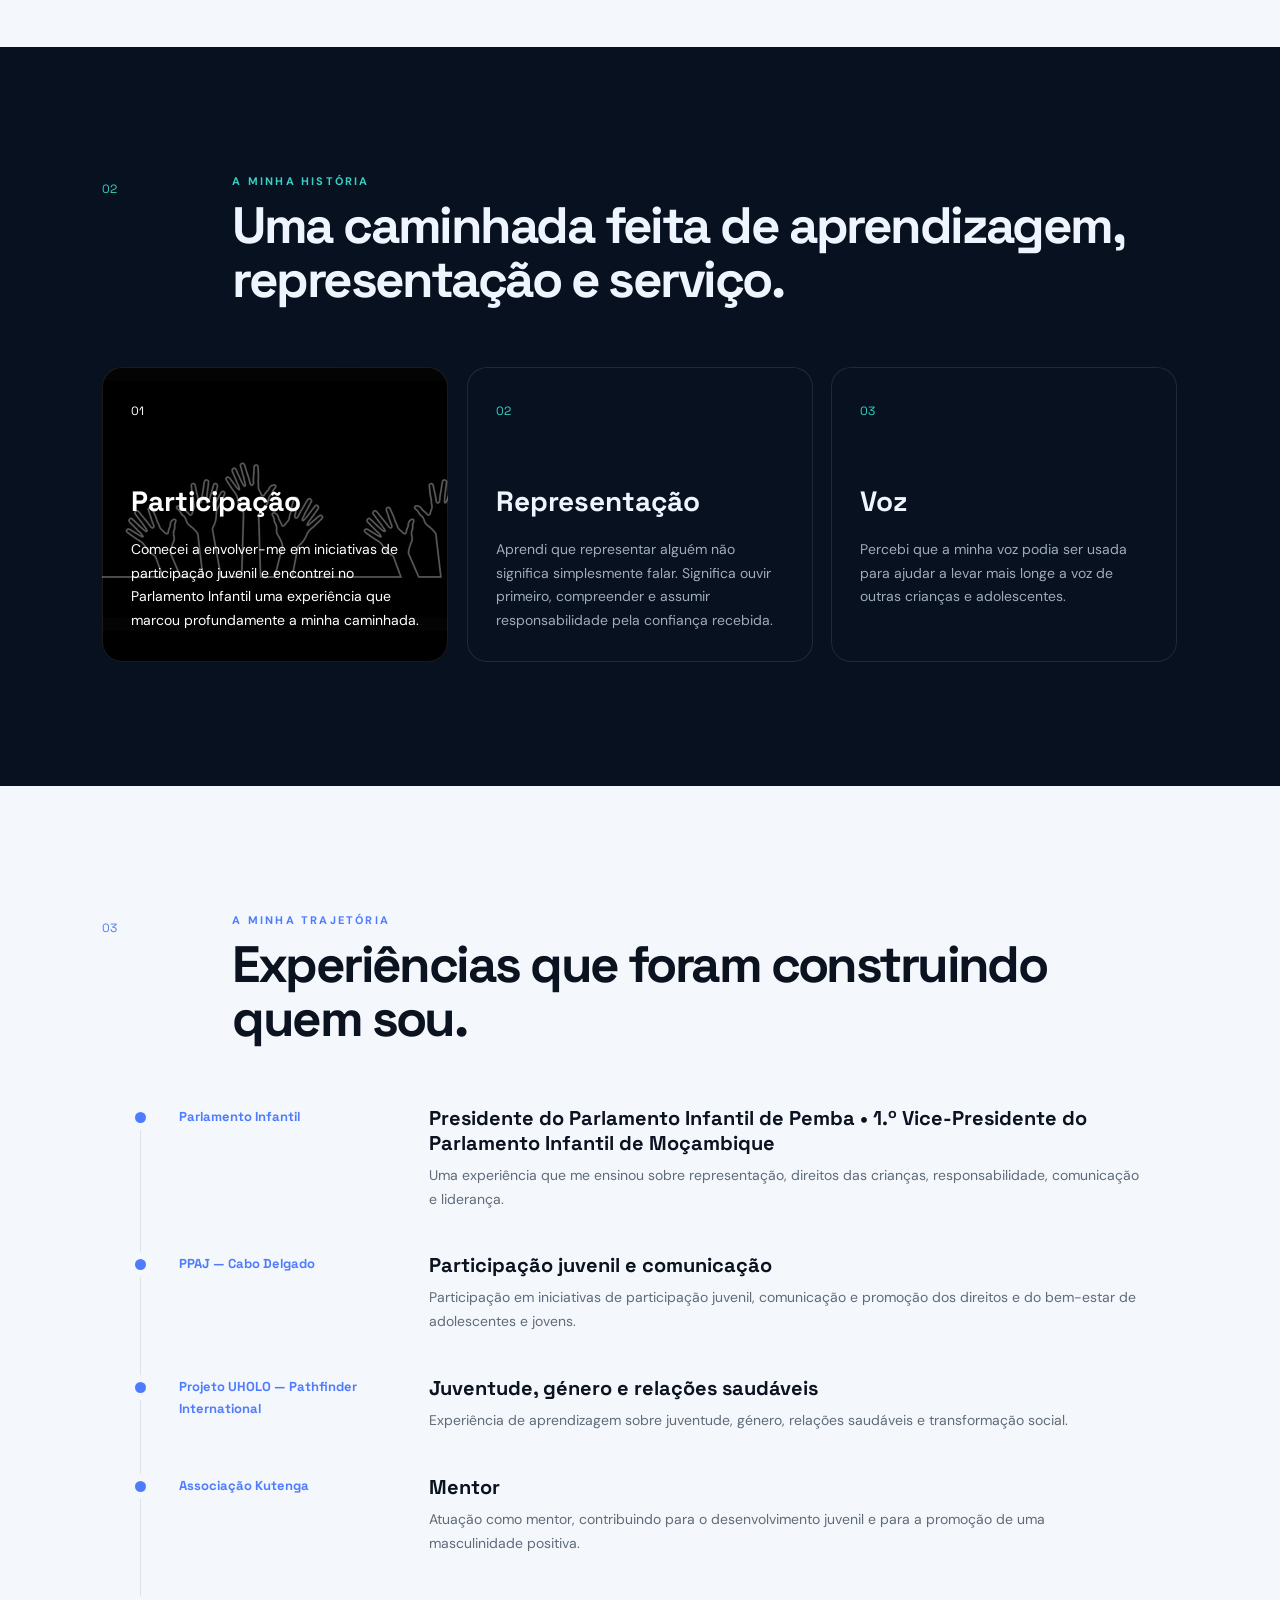
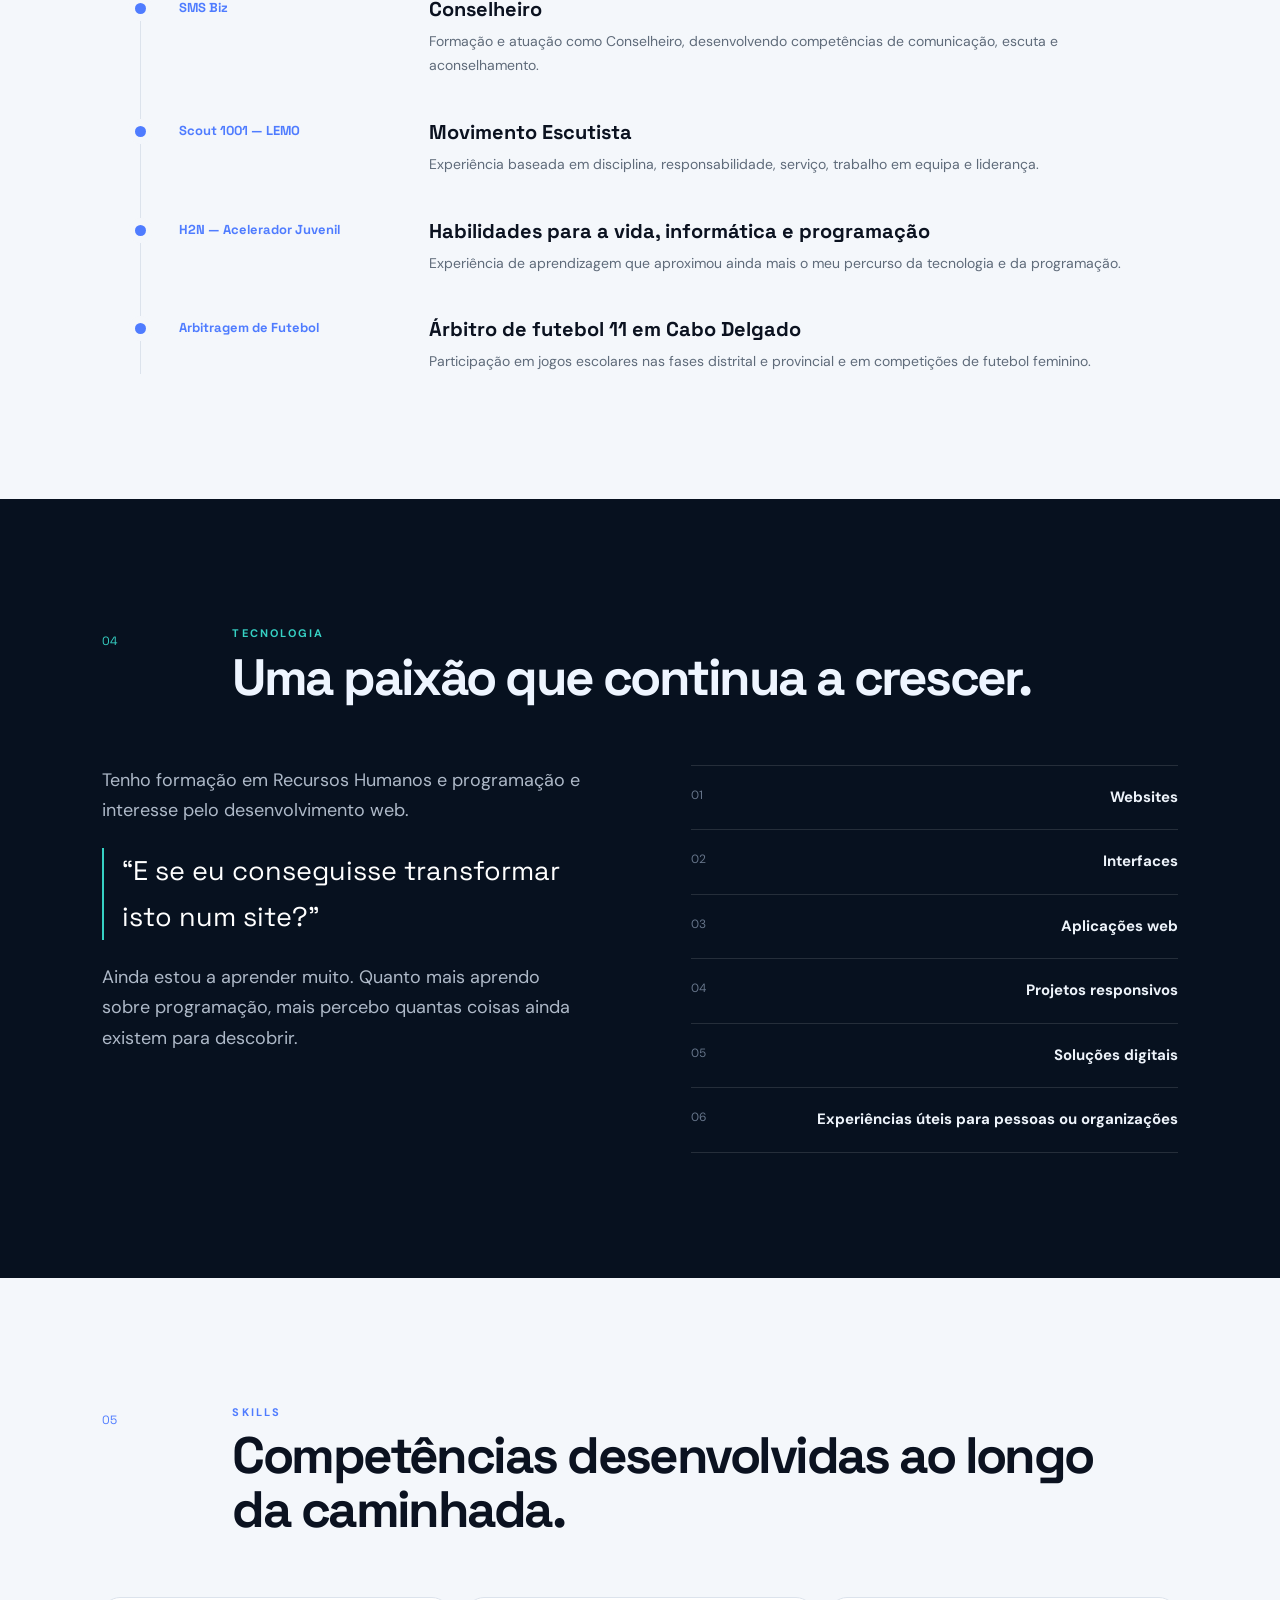
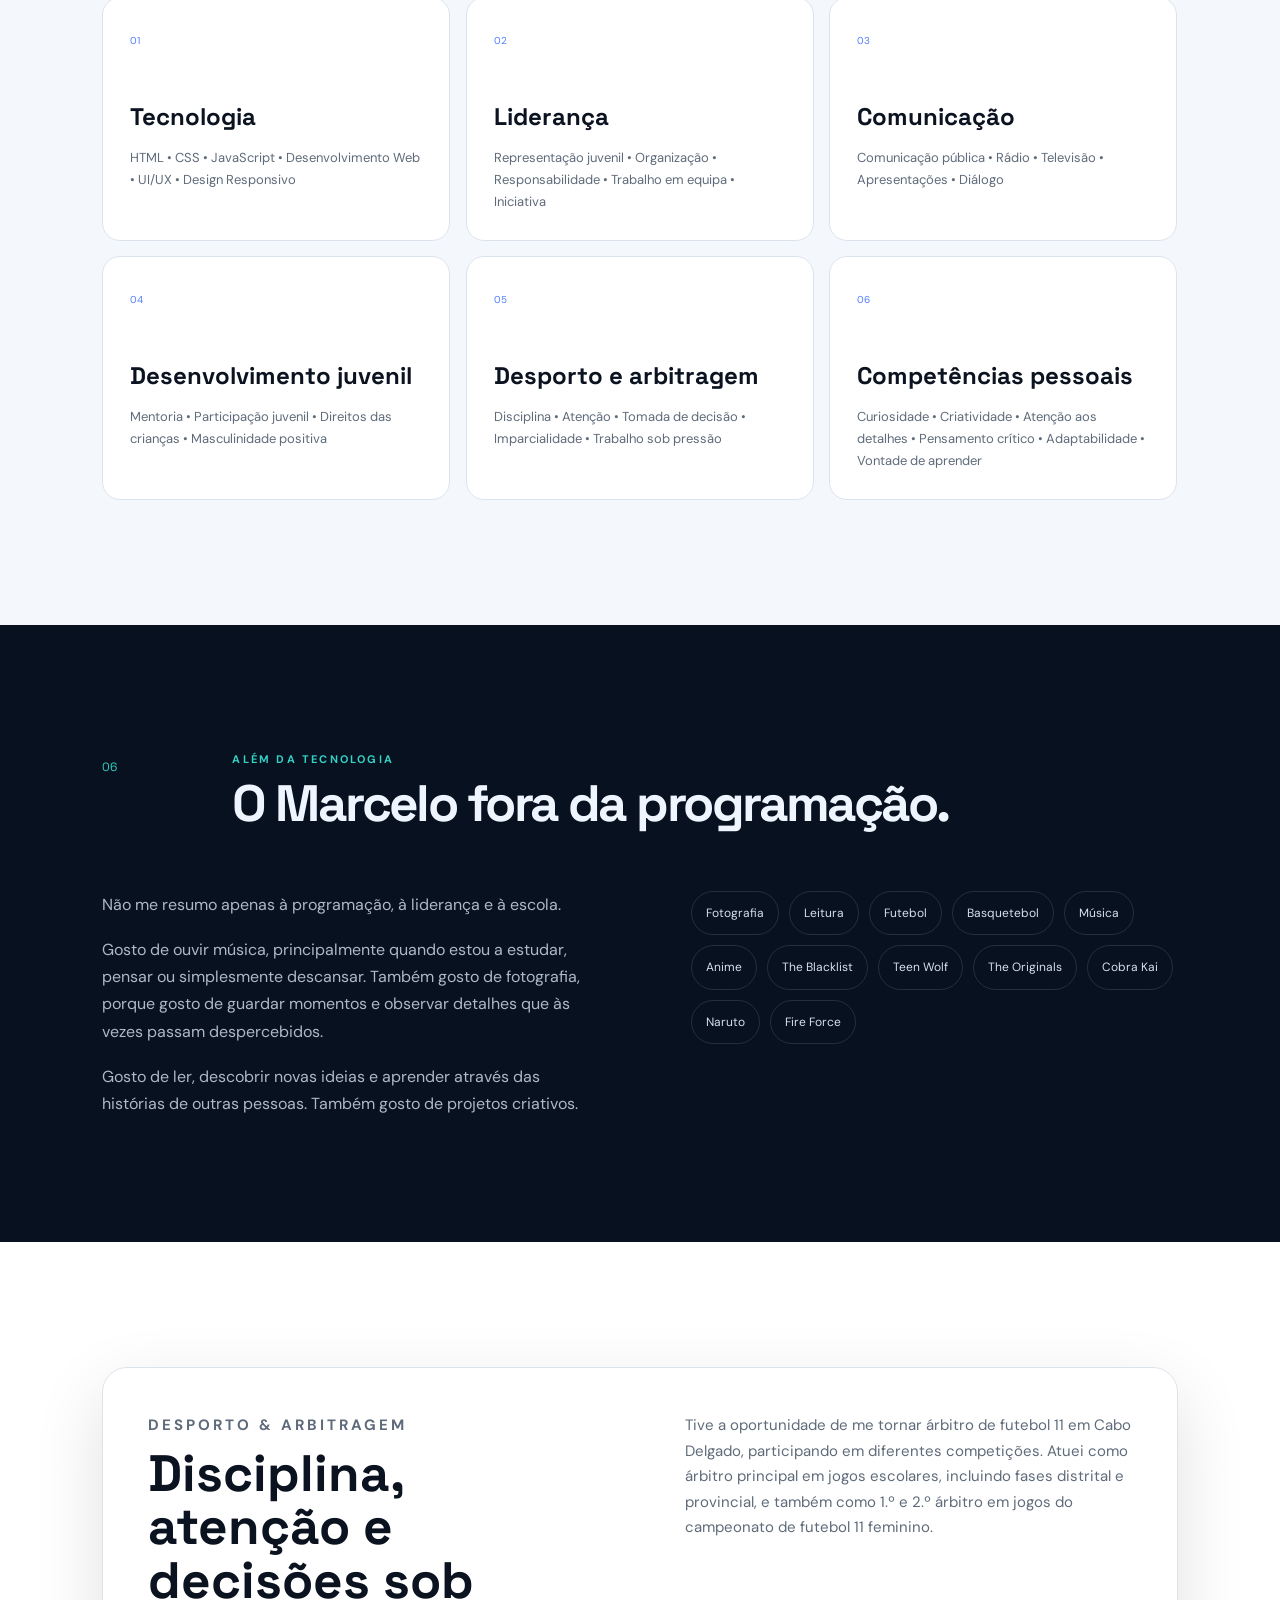
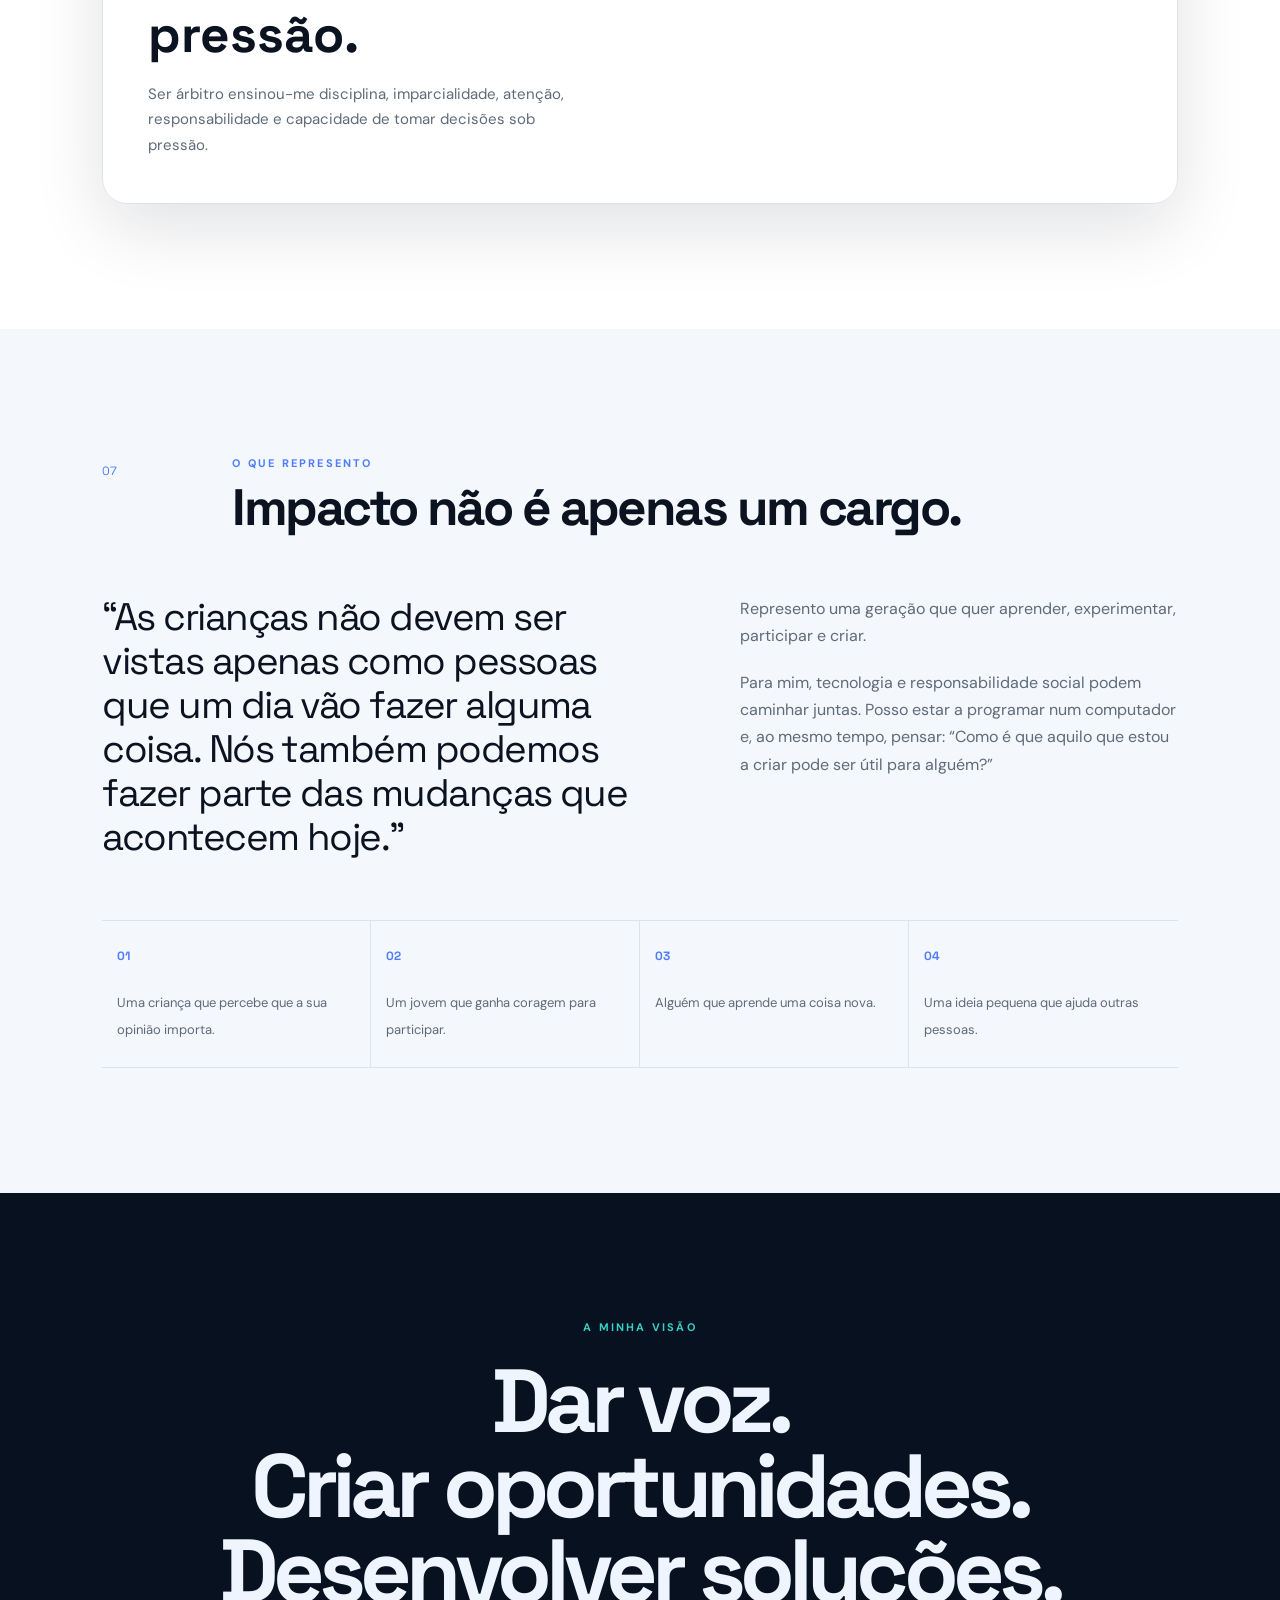
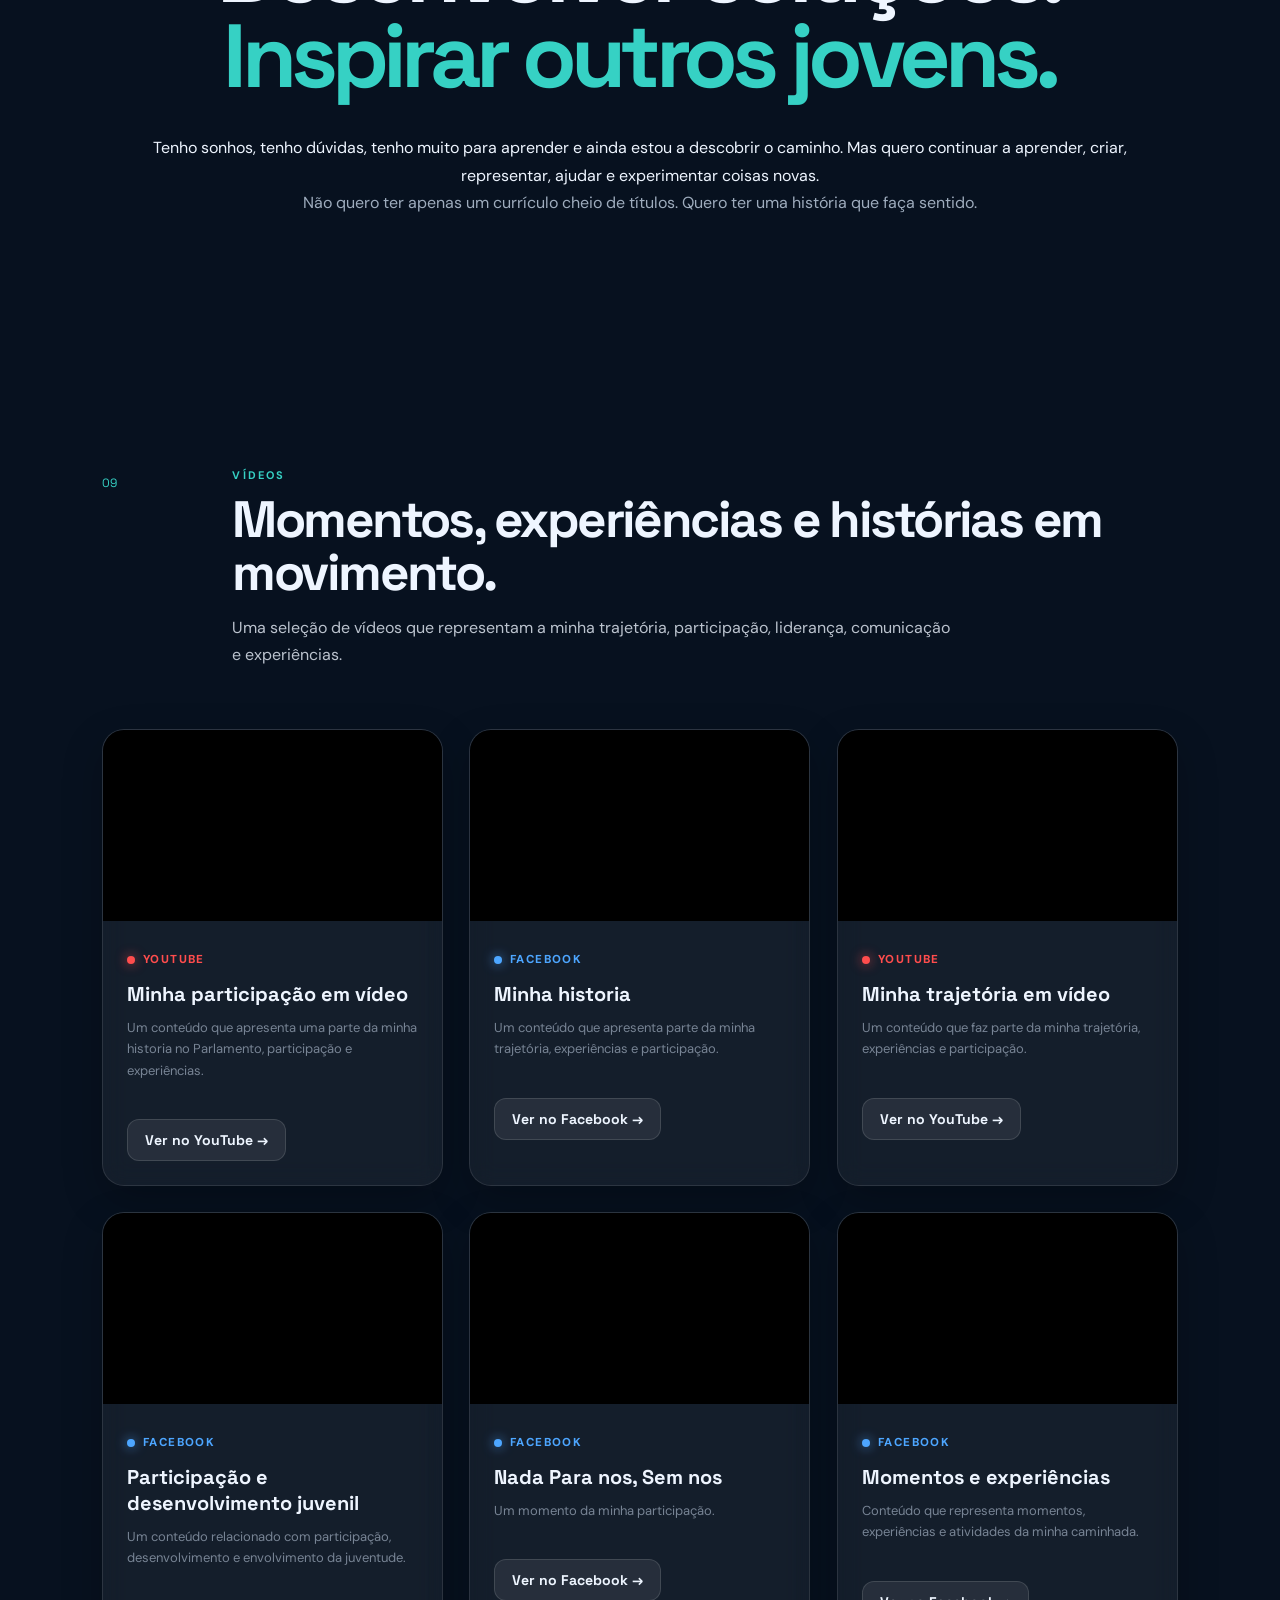
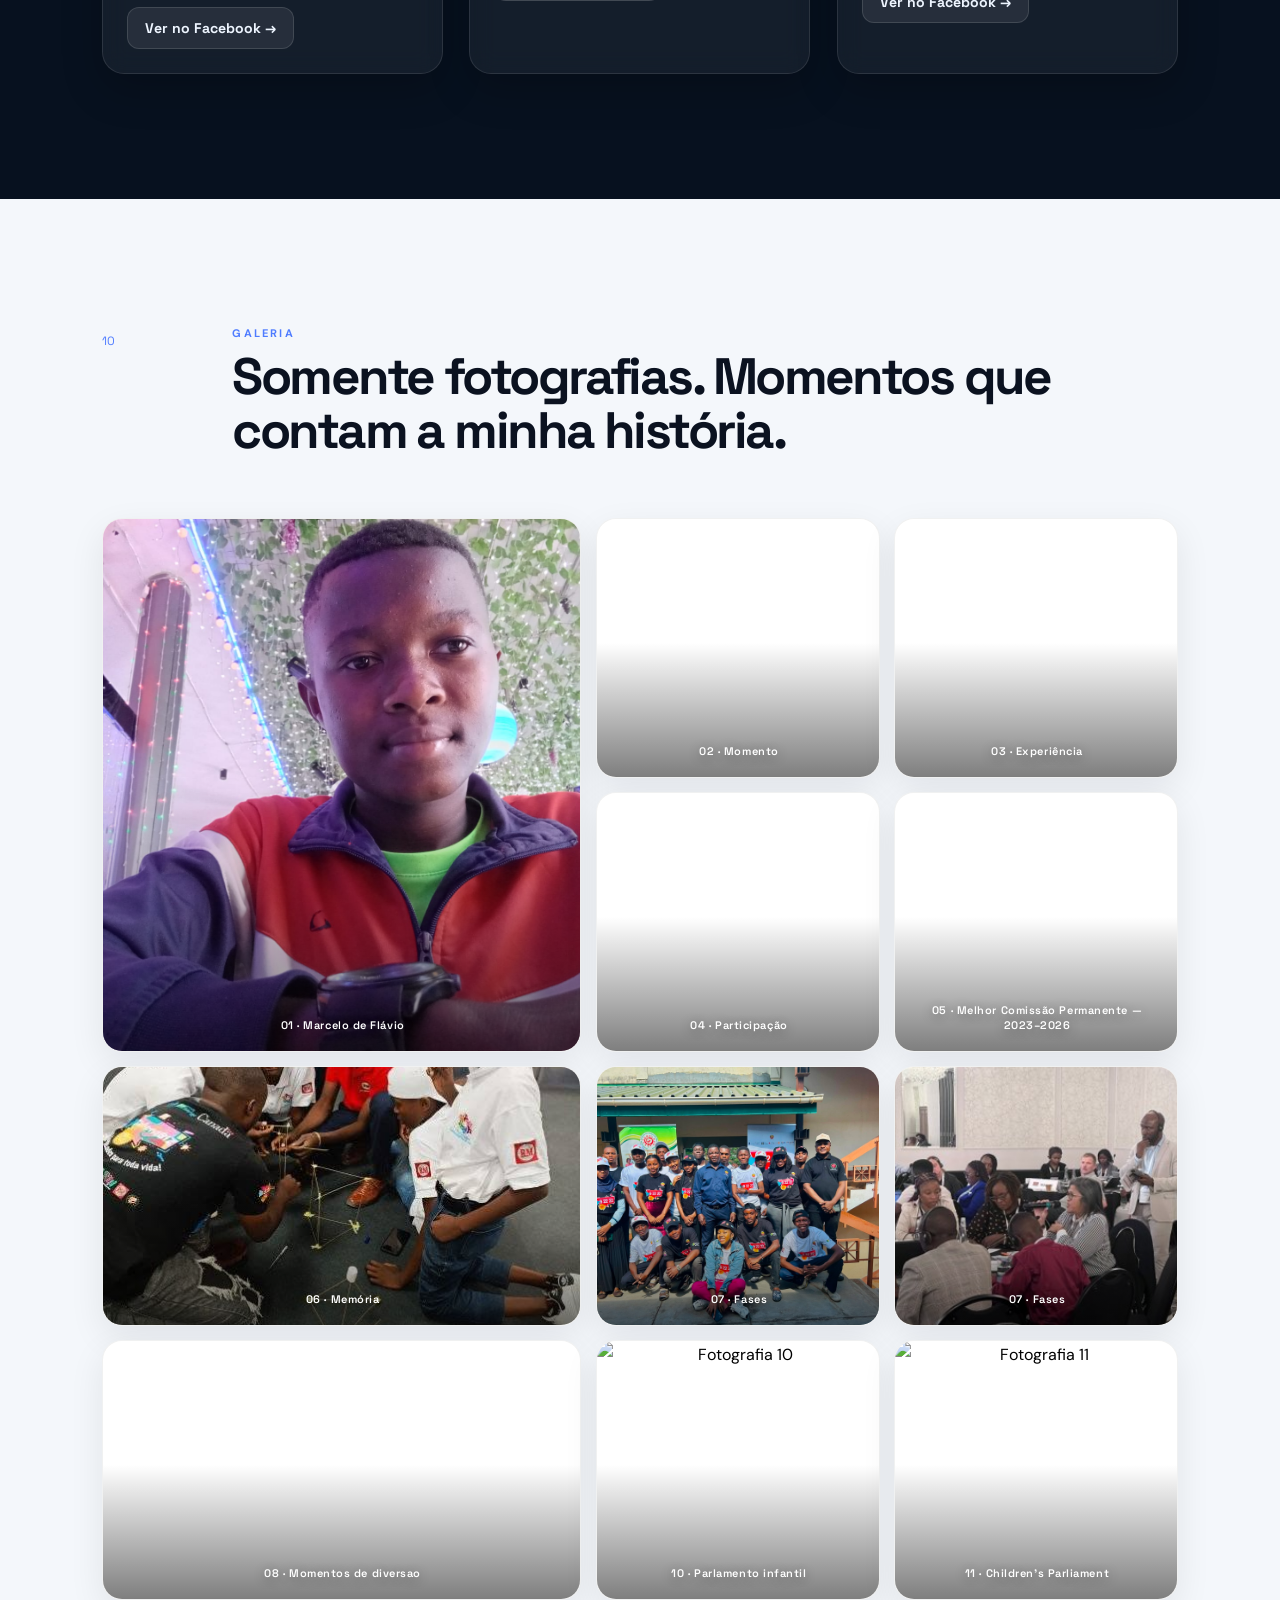
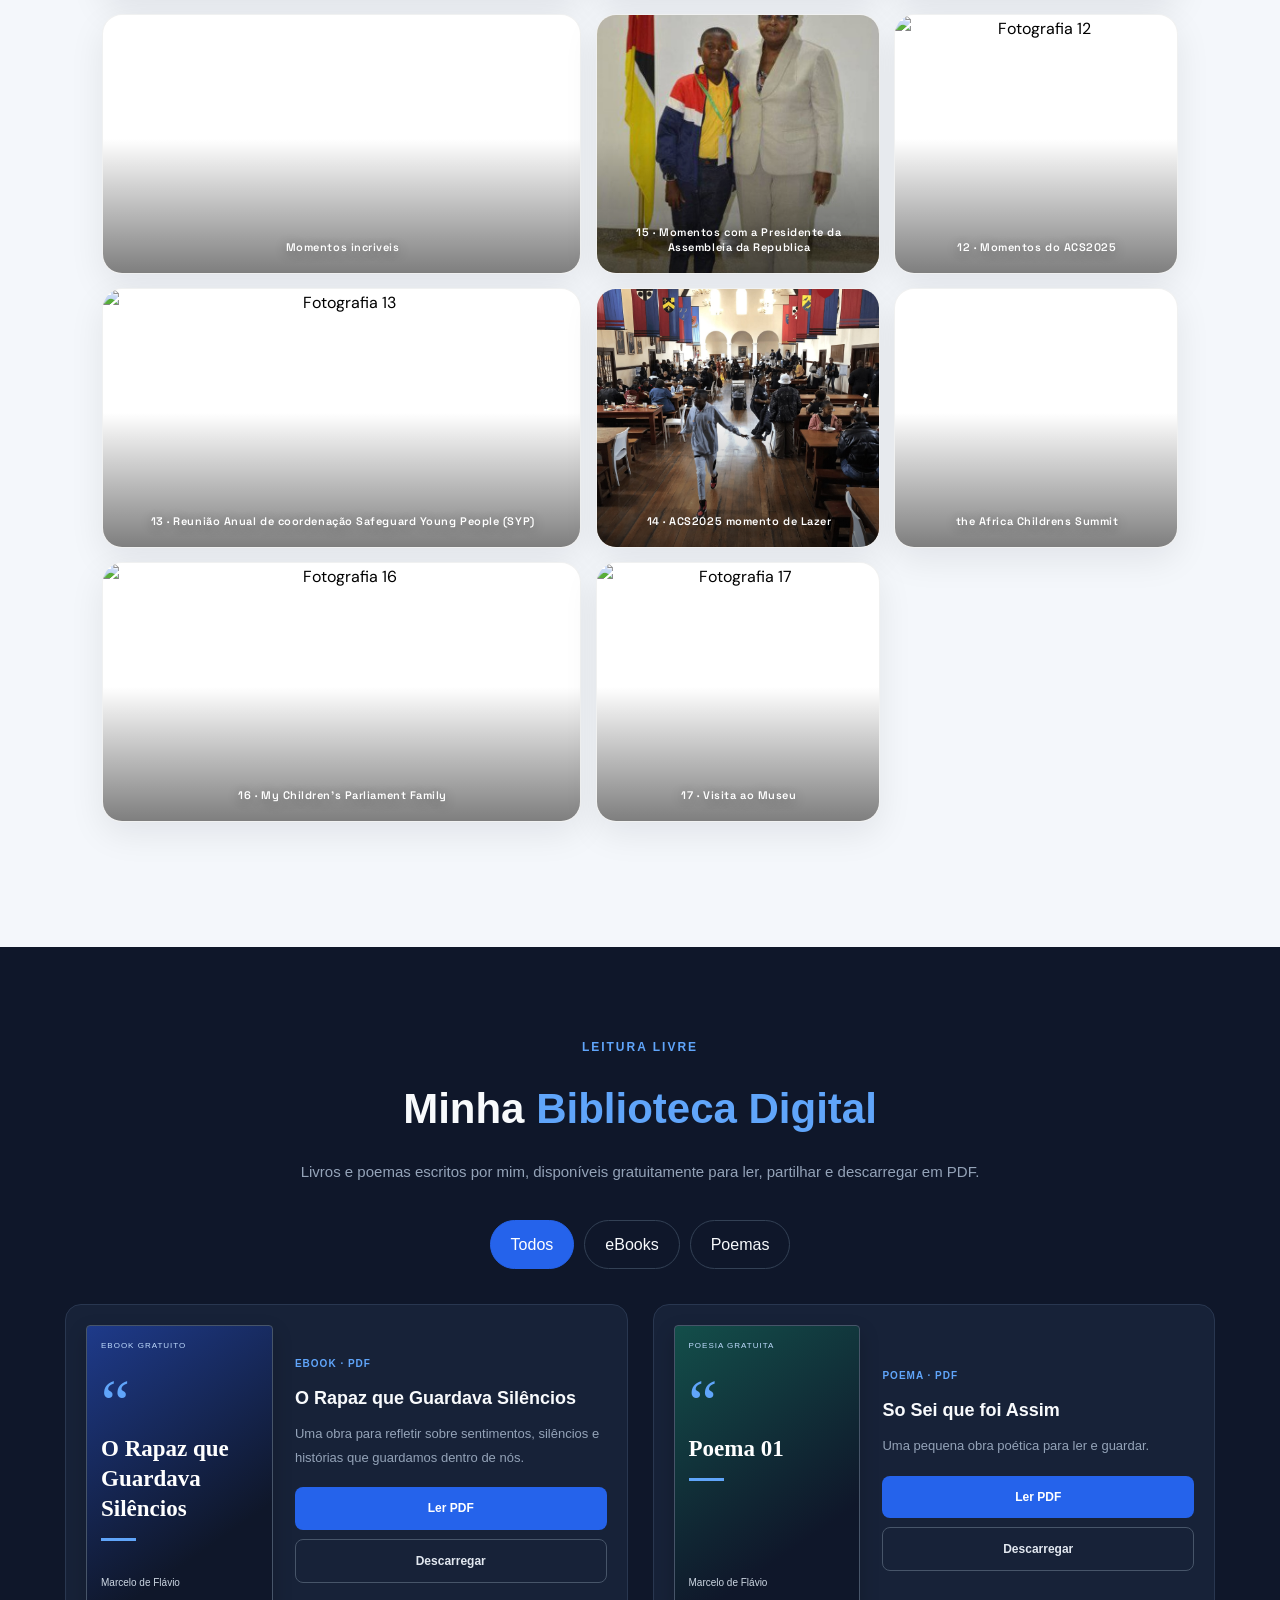
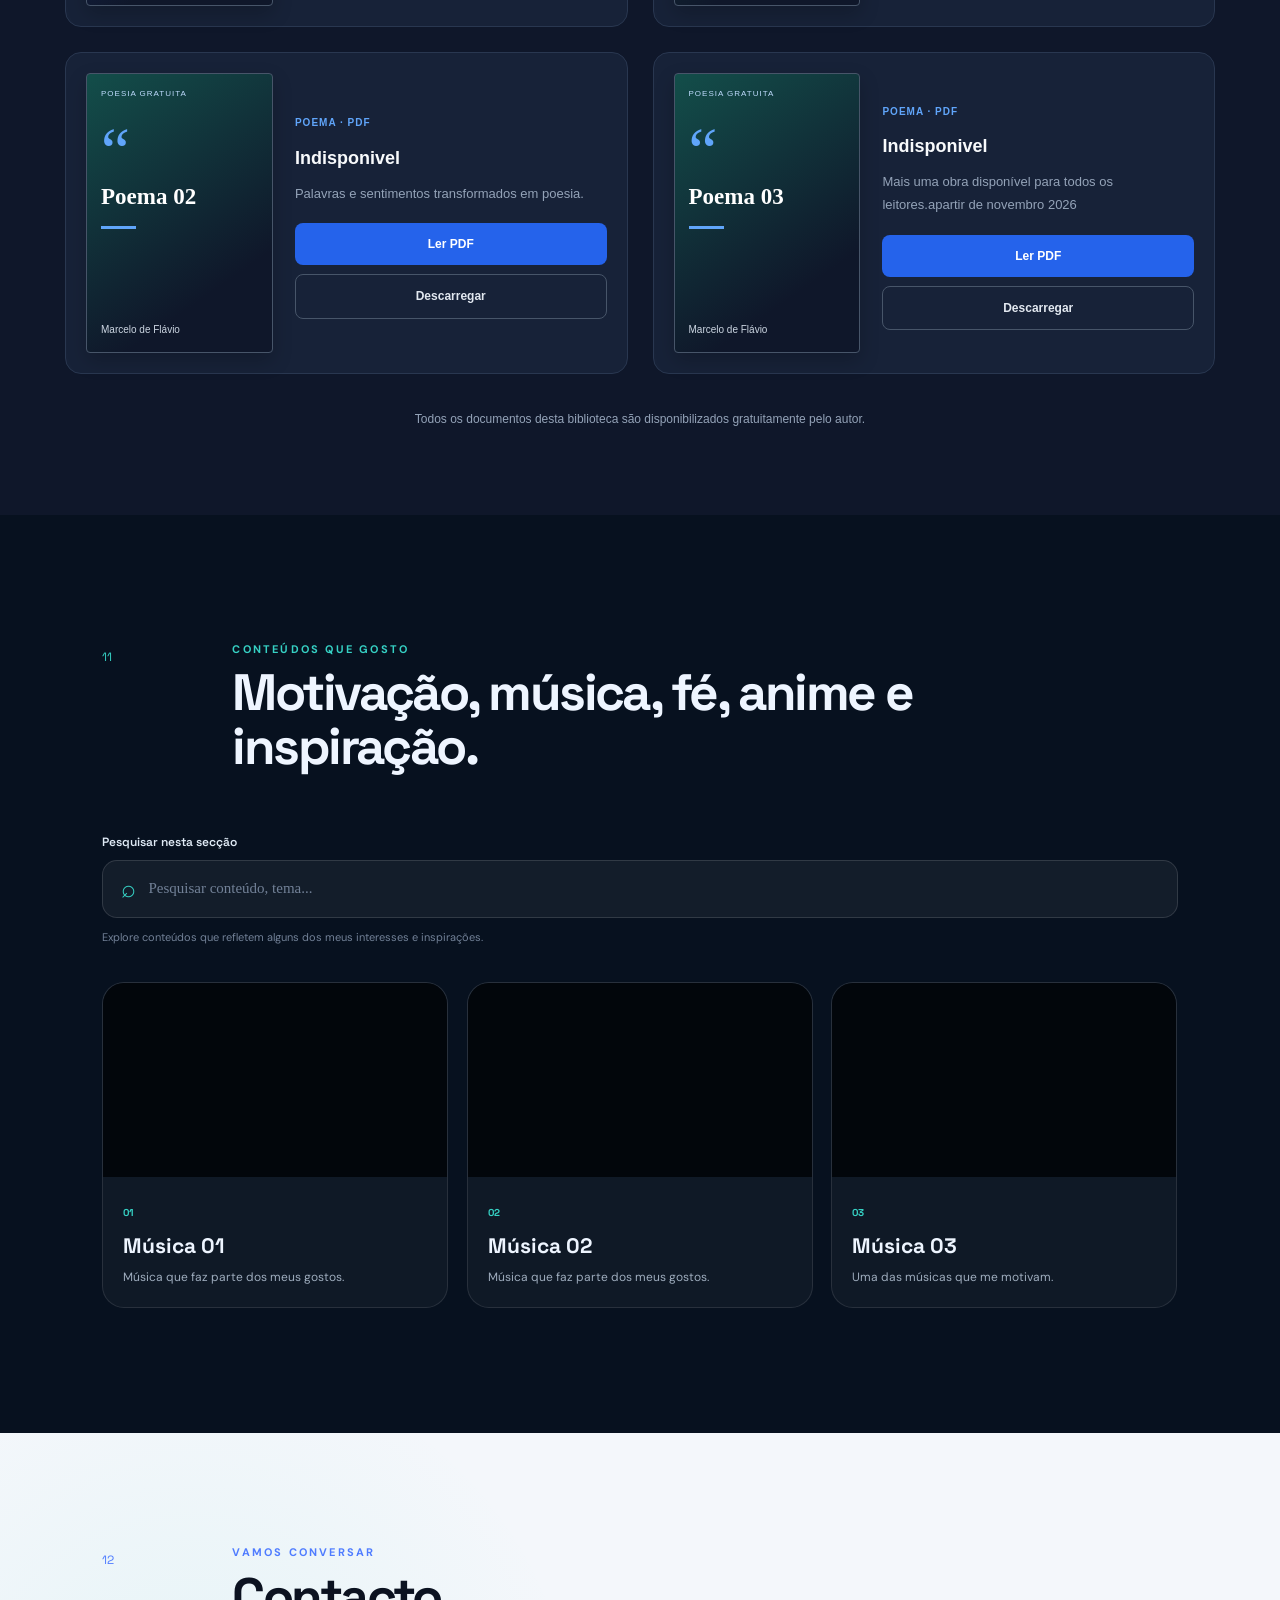
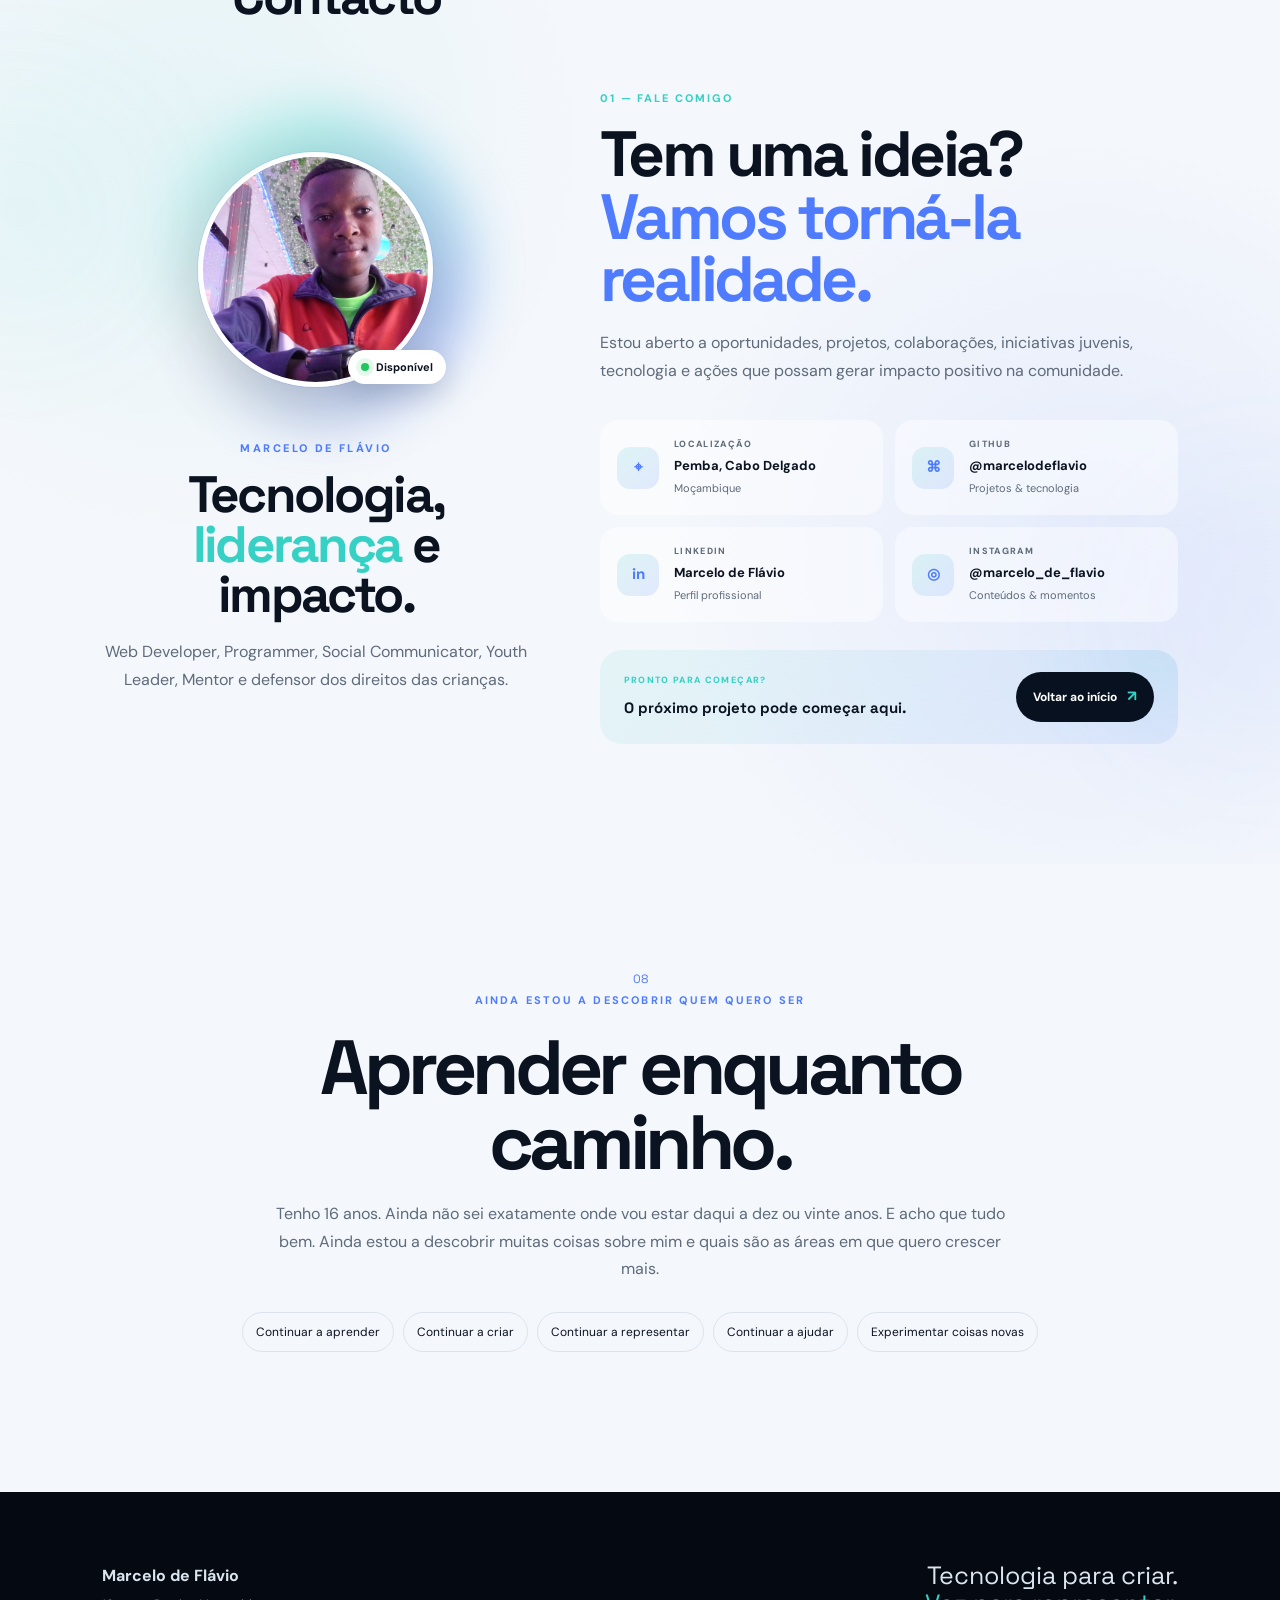
==== commit 8baea61e: "Change poem titles to 'Indisponivel' Updated titles of poems to 'Indisponivel' and modified descript" ====
--- a/index.html
+++ b/index.html
@@ -1015,7 +1015,7 @@
 
         <div class="livro-info">
           <span class="livro-categoria">POEMA · PDF</span>
-          <h3>O título do segundo poema</h3>
+          <h3>Indisponivel</h3>
           <p>Palavras e sentimentos transformados em poesia.</p>
 
           <div class="livro-acoes">
@@ -1043,8 +1043,8 @@
 
         <div class="livro-info">
           <span class="livro-categoria">POEMA · PDF</span>
-          <h3>O título do terceiro poema</h3>
-          <p>Mais uma obra disponível para todos os leitores.</p>
+          <h3>Indisponivel</h3>
+          <p>Mais uma obra disponível para todos os leitores.apartir de novembro 2026</p>
 
           <div class="livro-acoes">
             <a class="btn-ler"
